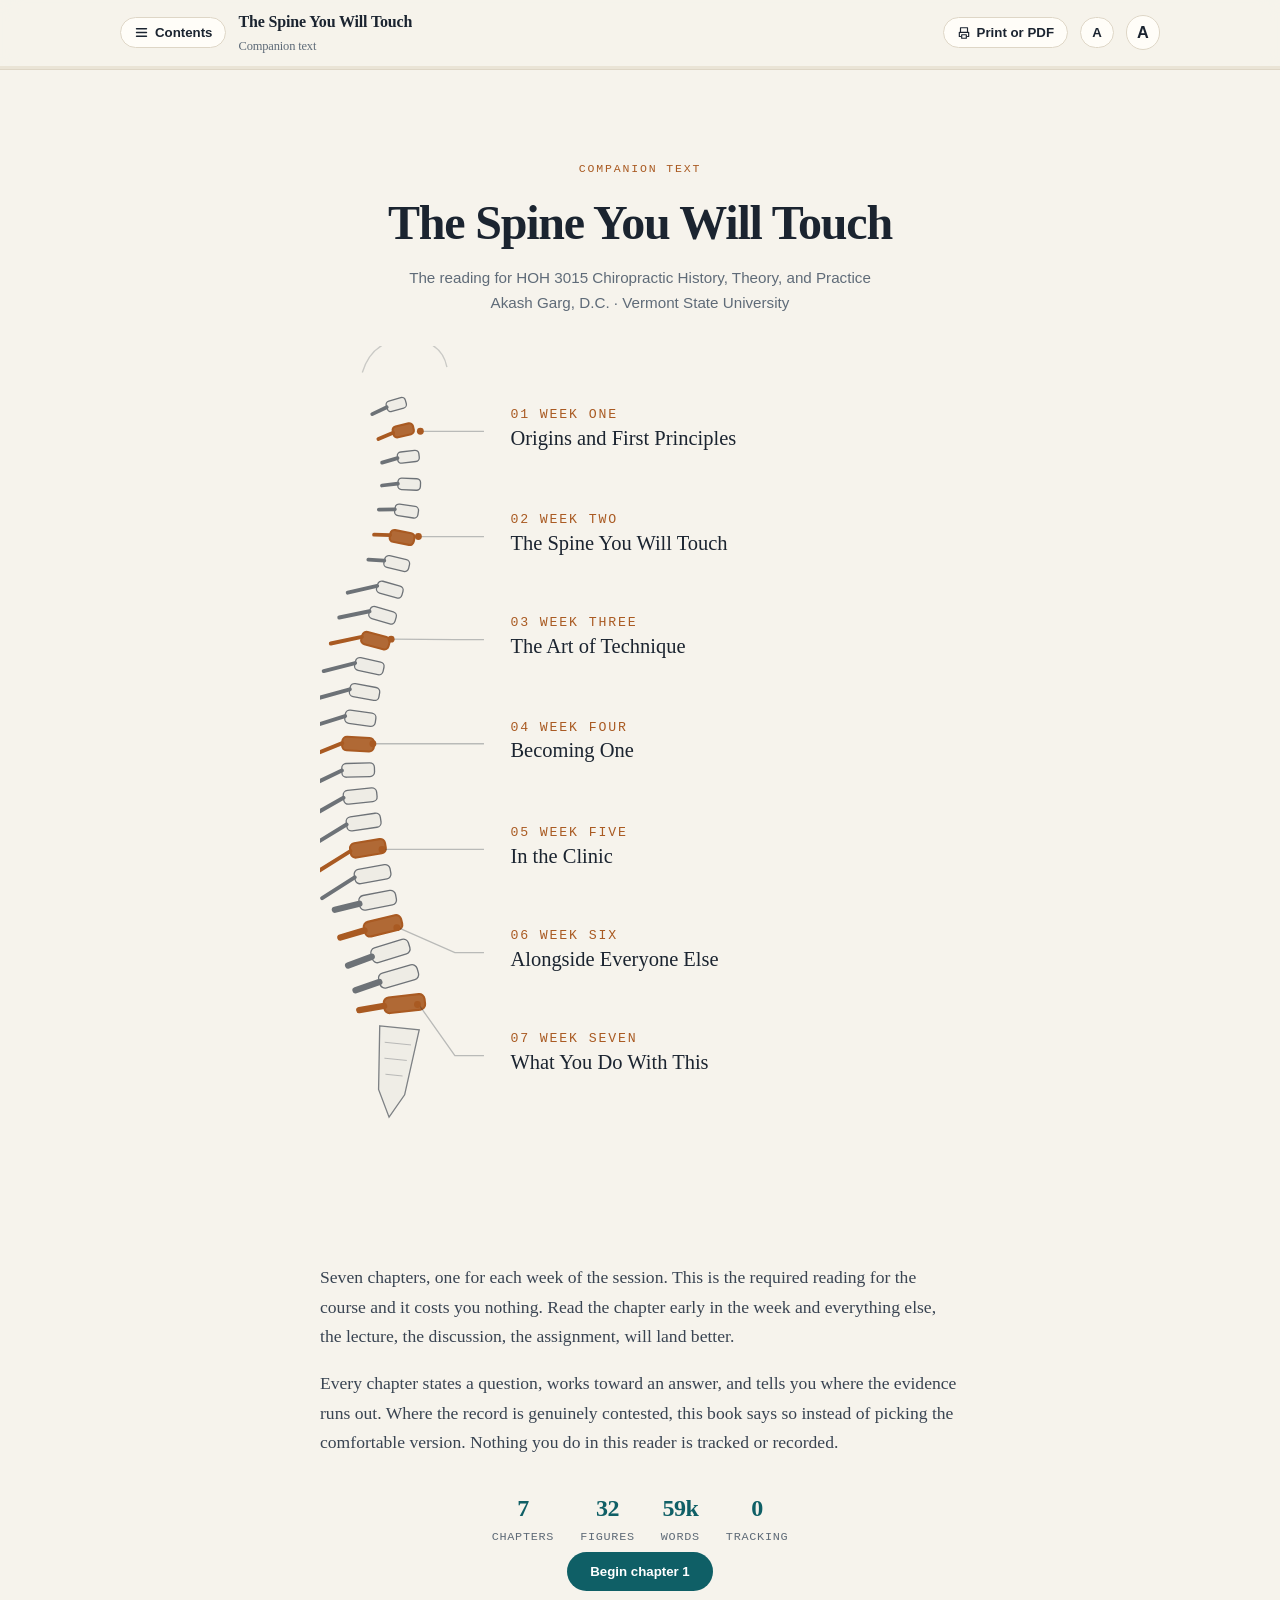
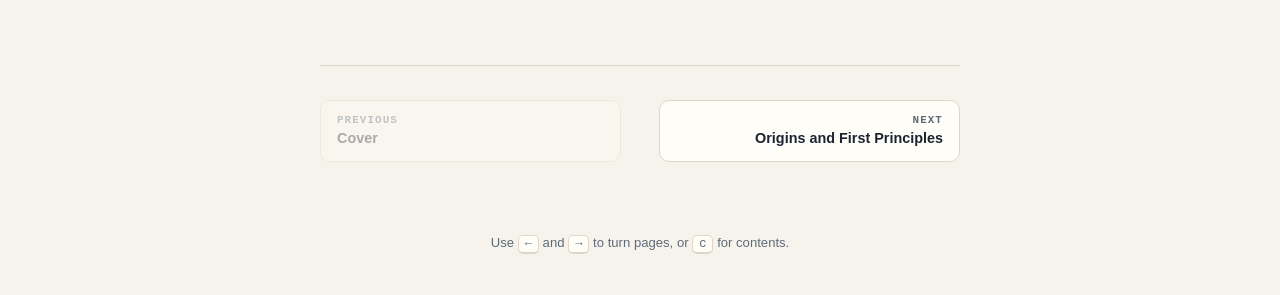
==== index.html @ a601bf6c "The reader, the print edition, the cover, and the build scripts" ====
<!doctype html>
<html lang="en">
<head>
<meta charset="utf-8">
<meta name="viewport" content="width=device-width, initial-scale=1">
<title>The Spine You Will Touch | HOH 3015 Companion Text</title>
<meta name="description" content="The seven chapter companion text for HOH 3015 Chiropractic History, Theory, and Practice at Vermont State University. No purchase required.">
<link rel="icon" href="data:image/svg+xml,<svg xmlns='http://www.w3.org/2000/svg' viewBox='0 0 24 24'><text y='19' font-size='19'>&#128218;</text></svg>">
<style>
:root{
  --bg:#f6f3ec; --page:#fffdf8; --ink:#1b2430; --ink-soft:#39445200; --muted:#5f6b78;
  --line:#ded6c6; --line-soft:#eae4d6; --brand:#0f5f66; --brand-soft:#e2eeee;
  --accent:#a95a22; --accent-soft:#f6e9dc; --good:#2c6e49;
  --serif:"Iowan Old Style","Palatino Linotype",Palatino,"Book Antiqua",Georgia,serif;
  --sans:-apple-system,BlinkMacSystemFont,"Segoe UI",Roboto,"Helvetica Neue",Arial,sans-serif;
  --mono:ui-monospace,SFMono-Regular,Menlo,Consolas,monospace;
  --fs:1.0;
}
:root{ --ink-soft:#394452; --btn-ink:#ffffff; --fig-accent-strong:#8a4718;
  --fig-accent:#a95a22; --fig-brand:#0f5f66; --fig-warn:#b4423a;
  --fig-mute:#7c8894; --fig-fill:rgba(27,36,48,.055); --u3:#7a5ea8; }
@media (prefers-color-scheme: dark){
  :root:not([data-theme="light"]){
    --bg:#12161c; --page:#181e26; --ink:#e9ecef; --ink-soft:#c6ccd4; --muted:#98a3af;
    --line:#2c353f; --line-soft:#222a33; --brand:#5cb5bb; --brand-soft:#163234;
    --accent:#e0a06a; --accent-soft:#33261b; --good:#6fbf90;
    --fig-accent:#e8b184; --fig-accent-strong:#f0c39c; --fig-brand:#5cb5bb;
    --fig-warn:#e8877e; --fig-mute:#98a3af; --fig-fill:rgba(233,236,239,.07);
    --btn-ink:#0d1418;
  }
}
*,*::before,*::after{box-sizing:border-box}
html{-webkit-text-size-adjust:100%}
body{margin:0;background:var(--bg);color:var(--ink);font-family:var(--sans);line-height:1.68}

/* ---- top bar ---- */
.bar{position:sticky;top:0;z-index:30;background:color-mix(in srgb,var(--bg) 90%,transparent);
  backdrop-filter:blur(10px) saturate(1.4);border-bottom:1px solid var(--line)}
.bar-in{max-width:1080px;margin:0 auto;padding:9px 20px;display:flex;align-items:center;gap:12px}
.bar h1{font-family:var(--serif);font-size:1rem;font-weight:600;margin:0;letter-spacing:-.01em;
  white-space:nowrap;overflow:hidden;text-overflow:ellipsis}
.bar .sub{color:var(--muted);font-size:.78rem;font-weight:400;display:block}
.spacer{margin-left:auto}
.ctrl{display:inline-flex;align-items:center;gap:6px;border:1px solid var(--line);background:var(--page);
  color:var(--ink);border-radius:999px;padding:7px 13px;font-size:.83rem;font-weight:650;cursor:pointer;
  font-family:inherit}
.ctrl:hover{border-color:var(--brand);color:var(--brand)}
.ctrl.icon{padding:7px 10px;min-width:34px;justify-content:center}
.progress{height:3px;background:var(--line-soft)}
.progress > i{display:block;height:100%;width:0;background:var(--brand);transition:width .3s ease}

/* ---- contents drawer ---- */
.scrim{position:fixed;inset:0;background:rgba(10,14,20,.44);opacity:0;pointer-events:none;
  transition:opacity .2s ease;z-index:40}
.scrim.on{opacity:1;pointer-events:auto}
.toc{position:fixed;top:0;left:0;bottom:0;width:min(420px,88vw);background:var(--page);z-index:50;
  border-right:1px solid var(--line);transform:translateX(-102%);transition:transform .24s ease;
  display:flex;flex-direction:column;visibility:hidden}
.toc.on{transform:none;visibility:visible}
.toc-head{padding:20px 22px 14px;border-bottom:1px solid var(--line);display:flex;align-items:center;gap:12px}
.toc-head h2{font-family:var(--serif);font-size:1.1rem;margin:0;font-weight:600}
.toc-head .spacer{margin-left:auto}
.toc ol{list-style:none;margin:0;padding:10px 12px 24px;overflow-y:auto;flex:1}
.toc-item{display:flex;gap:13px;align-items:flex-start;width:100%;text-align:left;background:none;
  border:0;padding:11px 12px;border-radius:9px;cursor:pointer;color:inherit;font-family:inherit;font-size:.93rem}
.toc-item:hover{background:var(--brand-soft)}
.toc-item.here{background:var(--brand-soft);box-shadow:inset 3px 0 0 var(--brand)}
.toc-n{font-family:var(--mono);font-size:.72rem;font-weight:700;color:var(--muted);padding-top:3px}
.toc-t{flex:1;font-weight:600;line-height:1.35}
.toc-m{display:block;font-weight:400;font-size:.78rem;color:var(--muted);margin-top:2px}
.toc-dot{width:9px;height:9px;border-radius:50%;border:1.5px solid var(--line);margin-top:5px;flex:0 0 auto}
.toc-item.read .toc-dot{background:var(--good);border-color:var(--good)}
.toc-foot{padding:12px 22px 18px;border-top:1px solid var(--line);font-size:.8rem;color:var(--muted)}

/* ---- reading area ---- */
main{max-width:1080px;margin:0 auto;padding:0 20px}
.chap{display:none;padding:46px 0 8px;max-width:40em;margin:0 auto;
  font-size:calc(1.06rem * var(--fs));font-family:var(--serif)}
.chap.on{display:block}
.ch-num{font-family:var(--mono);font-size:.7rem;letter-spacing:.14em;text-transform:uppercase;
  color:var(--accent);margin:0 0 10px;font-weight:700}
.chap h2{font-family:var(--serif);font-size:calc(1.9rem * var(--fs));line-height:1.16;font-weight:600;
  letter-spacing:-.02em;margin:0 0 18px}
.ch-hook{font-size:calc(1.08rem * var(--fs));color:var(--muted);font-style:italic;
  border-left:2px solid var(--accent);padding-left:16px;margin:0 0 30px}
.chap p{margin:0 0 20px;color:var(--ink-soft)}
.chap strong{color:var(--ink);font-weight:650}
.ch-note{background:var(--page);border:1px solid var(--line);border-left:3px solid var(--brand);
  border-radius:0 10px 10px 0;padding:18px 22px;margin:28px 0;font-family:var(--sans);
  font-size:calc(.94rem * var(--fs))}
.ch-note h3{margin:0 0 7px;font-size:.76rem;letter-spacing:.1em;text-transform:uppercase;
  color:var(--brand);font-weight:700}
.ch-note p{margin:0;color:var(--ink-soft)}
.ch-handoff{margin-top:28px;padding-top:20px;border-top:1px solid var(--line-soft);
  color:var(--muted);font-style:italic}

/* ---- chapter opener plate ---- */
.ch-plate{display:block;width:100%;height:auto;margin:0 0 26px;color:var(--ink);
  max-width:none}

/* ---- figures ---- */
.ch-fig{margin:36px -40px;padding:22px 22px 0;background:var(--page);border:1px solid var(--line);
  border-radius:14px;font-family:var(--sans)}
.ch-fig svg{display:block;width:100%;height:auto;color:var(--ink);cursor:zoom-in}
.ch-fig figcaption{font-size:calc(.88rem * var(--fs));color:var(--muted);line-height:1.55;
  margin-top:16px;padding:14px 0 18px;border-top:1px solid var(--line)}
.ch-fig figcaption::before{content:"Figure";font-family:var(--mono);font-size:.64rem;
  letter-spacing:.14em;text-transform:uppercase;color:var(--fig-accent);display:block;
  margin-bottom:5px;font-weight:700}

/* figure lightbox */
.lb{position:fixed;inset:0;background:rgba(8,11,15,.88);z-index:80;display:none;
  align-items:center;justify-content:center;padding:28px;cursor:zoom-out}
.lb.on{display:flex}
.lb-inner{background:var(--page);border-radius:16px;padding:26px;max-width:1100px;width:100%;
  max-height:92vh;overflow:auto;cursor:default}
.lb-inner svg{width:100%;height:auto;color:var(--ink)}
.lb-fig{margin:0;padding:0;background:none;border:0}
.lb-fig figcaption{font-family:var(--sans);font-size:.9rem;color:var(--muted);margin-top:16px;padding-top:14px;border-top:1px solid var(--line)}
.lb-fig .ch-fig figcaption::before{content:none}
.lb-cap{font-family:var(--sans);font-size:.9rem;color:var(--muted);margin-top:16px;
  padding-top:14px;border-top:1px solid var(--line)}
.lb-close{position:absolute;top:18px;right:22px;background:none;border:0;color:#fff;
  font-size:2rem;cursor:pointer;line-height:1;opacity:.8}
.lb-close:hover{opacity:1}

/* ---- pull quote ---- */
.ch-pull{font-family:var(--serif);font-size:calc(1.3rem * var(--fs));line-height:1.38;
  color:var(--ink);font-style:italic;border-left:3px solid var(--fig-accent);
  padding:2px 0 2px 24px;margin:34px 0}

/* ---- key terms ---- */
.ch-terms{background:var(--page);border:1px solid var(--line);border-radius:14px;
  padding:22px 26px;margin:32px 0;font-family:var(--sans);font-size:calc(.94rem * var(--fs))}
.ch-terms h3{font-family:var(--mono);font-size:.68rem;letter-spacing:.13em;text-transform:uppercase;
  color:var(--fig-brand);margin:0 0 12px;font-weight:700}
.ch-terms dl{margin:0}
.ch-terms dt{font-weight:700;margin-top:13px;color:var(--ink)}
.ch-terms dt:first-of-type{margin-top:0}
.ch-terms dd{margin:3px 0 0;color:var(--ink-soft);line-height:1.55}

/* ---- discussion springboard ---- */
.ch-spring{border:1px dashed var(--fig-accent);border-radius:14px;padding:20px 26px;margin:32px 0;
  font-family:var(--sans);font-size:calc(.95rem * var(--fs));
  background:color-mix(in srgb, var(--fig-accent) 8%, transparent)}
.ch-spring h3{font-family:var(--mono);font-size:.68rem;letter-spacing:.13em;text-transform:uppercase;
  color:var(--fig-accent);margin:0 0 8px;font-weight:700}
.ch-spring p{margin:0;color:var(--ink-soft)}

/* ---- cover ---- */
#cover{display:block;max-width:40em;margin:0 auto;padding:78px 0 40px;text-align:center}
#cover.off{display:none}
#cover .kicker{font-family:var(--mono);font-size:.72rem;letter-spacing:.16em;text-transform:uppercase;color:var(--accent)}
#cover h2{font-family:var(--serif);font-size:clamp(2rem,6vw,3rem);line-height:1.1;font-weight:600;
  letter-spacing:-.025em;margin:18px 0 14px}
#cover .by{color:var(--muted);font-size:.95rem;margin-bottom:30px}
#cover .blurb{font-family:var(--serif);font-size:1.1rem;color:var(--ink-soft);text-align:left;margin-bottom:30px}
.cover-art{display:block;width:min(660px,100%);height:auto;margin:10px auto 26px;color:var(--ink)}
.cov-ch{cursor:pointer}
.cov-ch .cov-t,.cov-ch .cov-n,.cov-ch .cov-lead,.cov-ch .cov-dot{transition:opacity .16s,fill .16s}
.cov-ch:hover .cov-t{fill:var(--brand)}
.cov-ch:hover .cov-lead{opacity:.85}
.cov-ch:hover .cov-hit{fill:var(--brand-soft)}
.cov-ch:focus{outline:none}
.cov-ch:focus-visible .cov-hit{fill:var(--brand-soft);stroke:var(--brand);stroke-width:1.5}
@media (max-width:620px){.cover-art{width:100%}}
#cover .stat-row{display:flex;gap:26px;justify-content:center;flex-wrap:wrap;margin:26px 0 4px;
  font-family:var(--mono);font-size:.74rem;letter-spacing:.06em;text-transform:uppercase;color:var(--muted)}
#cover .stat-row b{display:block;font-size:1.5rem;color:var(--brand);letter-spacing:-.02em;
  font-family:var(--serif);font-weight:600;text-transform:none}

/* ---- pager ---- */
.pager{max-width:40em;margin:0 auto;padding:34px 0 70px;display:flex;gap:12px;justify-content:space-between;
  border-top:1px solid var(--line);margin-top:34px}
.pgbtn{flex:1;max-width:47%;text-align:left;background:var(--page);border:1px solid var(--line);
  border-radius:10px;padding:13px 16px;cursor:pointer;color:inherit;font-family:inherit;font-size:.9rem}
.pgbtn:disabled{opacity:.35;cursor:default}
.pgbtn:not(:disabled):hover{border-color:var(--brand)}
.pgbtn .lbl{display:block;font-size:.68rem;letter-spacing:.1em;text-transform:uppercase;color:var(--muted);
  font-family:var(--mono);font-weight:700;margin-bottom:3px}
.pgbtn .ttl{font-weight:650;line-height:1.3}
.pgbtn.next{text-align:right}

.tip{max-width:40em;margin:0 auto 0;padding:0 0 40px;font-size:.82rem;color:var(--muted);text-align:center}
kbd{font-family:var(--mono);font-size:.76rem;background:var(--page);border:1px solid var(--line);
  border-bottom-width:2px;border-radius:5px;padding:1px 6px}

@media (max-width:900px){ .ch-fig{margin:32px 0} }
@media (max-width:640px){
  .bar h1{font-size:.9rem}
  .chap{padding-top:34px}
  .hide-sm{display:none}
}
.sr-only{position:absolute;width:1px;height:1px;padding:0;margin:-1px;overflow:hidden;
  clip:rect(0 0 0 0);white-space:nowrap;border:0}
.skiplink{position:absolute;left:-9999px;top:0;z-index:100;background:var(--brand);color:#fff;
  padding:10px 16px;border-radius:0 0 8px 0;font-family:var(--sans);font-size:.9rem;
  font-weight:650;text-decoration:none}
.skiplink:focus{left:0}
main:focus{outline:none}
:focus-visible{outline:2.5px solid var(--brand);outline-offset:2px;border-radius:3px}

@media (prefers-reduced-motion: reduce){
  *,*::before,*::after{animation-duration:.001ms !important;animation-iteration-count:1 !important;
    transition-duration:.001ms !important;scroll-behavior:auto !important}
}

@media print{
  .bar,.pager,.tip,.toc,.scrim,.lb,.skiplink,.sr-only,#startBtn,
  .fig-controls,.fig-readout,.progress{display:none !important}
  main{padding:0}
  .chap{display:block !important;max-width:none;page-break-before:always}
  .chap:first-of-type{page-break-before:avoid}
  #cover{display:block !important;page-break-after:always;text-align:center}
  #cover .cov-hit{display:none}
  .cover-art{width:4.6in;margin:20px auto}
  .stat-row{display:none}
  body{background:#fff;color:#000;font-size:11pt}
  .ch-plate{display:none}
  .ch-fig,.ch-note,.ch-pull,.ch-terms,.ch-check{page-break-inside:avoid}
  .ch-fig svg{max-height:4.2in}
  h2,h3{page-break-after:avoid}
  a[href^="http"]::after{content:" (" attr(href) ")";font-size:.8em;color:#555}
  @page{size:letter;margin:0.8in}
}
/* Figure interaction chrome. Loaded alongside figures.js. */
.fig-controls{display:flex;align-items:center;gap:8px;flex-wrap:wrap;
  margin:14px 0 0;padding-top:14px;border-top:1px solid var(--line)}
.fig-btn{font:inherit;font-size:.83rem;font-weight:650;cursor:pointer;
  border:1px solid var(--line);background:var(--surface,var(--page,#fff));color:var(--ink);
  border-radius:9px;padding:7px 13px;line-height:1.2;transition:border-color .12s,background .12s}
.fig-btn:hover:not(:disabled){border-color:var(--fig-brand);color:var(--fig-brand)}
.fig-btn:disabled{opacity:.35;cursor:default}
.fig-btn-primary{background:var(--fig-brand);border-color:transparent;color:var(--btn-ink,#fff)}
.fig-btn-primary:hover{filter:brightness(1.08);color:var(--btn-ink,#fff)}
.fig-btn-ghost{background:transparent;color:var(--muted)}
.fig-btn-ghost[aria-pressed="true"]{border-color:var(--fig-brand);color:var(--fig-brand)}
.fig-dots{display:flex;gap:0;align-items:center}
/* The dot stays 9px to the eye. The button around it is 24 by 24 so it is a real
   target for a finger or a shaky hand, which WCAG 2.2 asks for. */
.fig-dot{width:24px;height:24px;padding:0;cursor:pointer;border:0;background:transparent;
  display:inline-flex;align-items:center;justify-content:center;position:relative}
.fig-dot::before{content:"";width:9px;height:9px;border-radius:50%;
  border:1.5px solid var(--line);background:transparent;transition:transform .14s}
.fig-dot:hover::before{transform:scale(1.3)}
.fig-dot.done::before{background:var(--fig-mute);border-color:var(--fig-mute)}
.fig-dot.on::before{background:var(--fig-brand);border-color:var(--fig-brand);transform:scale(1.35)}
.fig-dot:focus-visible{outline:2.5px solid var(--fig-brand);outline-offset:-2px;border-radius:6px}
.fig-count{font-family:var(--mono);font-size:.7rem;letter-spacing:.06em;color:var(--muted);
  margin-left:2px;white-space:nowrap}
.fig-seg{display:inline-flex;border:1px solid var(--line);border-radius:9px;overflow:hidden}
.fig-segbtn{font:inherit;font-size:.8rem;font-weight:650;cursor:pointer;border:0;
  background:transparent;color:var(--muted);padding:7px 13px;line-height:1.2}
.fig-segbtn + .fig-segbtn{border-left:1px solid var(--line)}
.fig-segbtn:hover{color:var(--ink)}
.fig-segbtn[aria-pressed="true"]{background:var(--fig-brand);color:var(--btn-ink,#fff)}
.fig-segbtn[aria-pressed="true"]{background:var(--fig-brand);color:#fff}

.fig-readout{font-size:.88rem;line-height:1.5;color:var(--muted);margin:10px 0 0;
  min-height:2.6em;transition:color .15s}
.fig-readout.on{color:var(--ink-soft,var(--ink))}
.fig-readout{color:var(--muted)}
.fig-readout b{color:var(--fig-accent-strong,var(--fig-accent));font-weight:700}

.fig-interactive figcaption{margin-top:12px}

/* element states inside the svg */
.fig-off{opacity:0;pointer-events:none;transition:opacity .3s ease}
.fig-now{animation:figNow .55s ease}
.fig-pulse{animation:figNow .55s ease, figPulse 1.5s ease .55s 2}
@keyframes figPulse{0%,100%{filter:none}50%{filter:drop-shadow(0 0 6px var(--fig-warn))}}
@keyframes figNow{0%{opacity:0;transform:translateY(3px)}100%{opacity:1;transform:none}}
[data-step],[data-layer]{transition:opacity .3s ease}
.fig-hot{cursor:pointer}
.fig-hot:focus{outline:none}
.fig-hot:focus-visible > *,.fig-hot:focus-visible{outline:2px solid var(--fig-accent);outline-offset:3px}
.fig-hot.is-active{filter:drop-shadow(0 0 5px var(--fig-accent))}
.fig-hot:hover{filter:drop-shadow(0 0 4px var(--fig-accent))}

@media (prefers-reduced-motion: reduce){
  .fig-off{transition:none} .fig-now,.fig-pulse{animation:none}
  [data-step],[data-layer]{transition:none}
}
@media print{ .fig-controls,.fig-readout{display:none} .fig-off{opacity:1 !important} }

</style>
</head>
<body>

<a class="skiplink" href="#main">Skip to the text</a>

<header class="bar">
  <div class="bar-in">
    <button class="ctrl" id="tocBtn" aria-label="Open contents" aria-expanded="false" aria-controls="toc">
      <svg width="15" height="15" viewBox="0 0 24 24" fill="none" stroke="currentColor" stroke-width="2.2" stroke-linecap="round"><path d="M4 6h16M4 12h16M4 18h16"/></svg>
      <span class="hide-sm">Contents</span>
    </button>
    <h1>The Spine You Will Touch<span class="sub" id="crumb">HOH 3015 companion text</span></h1>
    <span class="spacer"></span>
    <button class="ctrl" id="printBtn" aria-label="Print this book, or save it as a PDF">
      <svg width="14" height="14" viewBox="0 0 24 24" fill="none" stroke="currentColor" stroke-width="2" stroke-linecap="round" stroke-linejoin="round" aria-hidden="true"><path d="M6 9V3h12v6M6 18H4v-7h16v7h-2M8 15h8v6H8z"/></svg>
      <span class="hide-sm">Print or PDF</span>
    </button>
    <button class="ctrl icon" id="smaller" aria-label="Smaller text">A</button>
    <button class="ctrl icon" id="bigger" aria-label="Larger text" style="font-size:1.02rem">A</button>
  </div>
  <div class="progress"><i id="bar"></i></div>
</header>

<div class="scrim" id="scrim"></div>
<nav class="toc" id="toc" aria-label="Contents">
  <div class="toc-head">
    <h2>Contents</h2>
    <span class="spacer"></span>
    <button class="ctrl icon" id="tocClose" aria-label="Close contents">&times;</button>
  </div>
  <ol>
    <li><button class="toc-item" data-go="0"><span class="toc-n">&#9670;</span><span class="toc-t">Cover<span class="toc-m">About this text</span></span><span class="toc-dot" aria-hidden="true"></span></button></li>
      <li><button class="toc-item" data-go="1"><span class="toc-n">01</span><span class="toc-t">Origins and First Principles<span class="toc-m">Week one &middot; 42 min read</span></span><span class="toc-dot" aria-hidden="true"></span></button></li>
      <li><button class="toc-item" data-go="2"><span class="toc-n">02</span><span class="toc-t">The Spine You Will Touch<span class="toc-m">Week two &middot; 42 min read</span></span><span class="toc-dot" aria-hidden="true"></span></button></li>
      <li><button class="toc-item" data-go="3"><span class="toc-n">03</span><span class="toc-t">The Art of Technique<span class="toc-m">Week three &middot; 41 min read</span></span><span class="toc-dot" aria-hidden="true"></span></button></li>
      <li><button class="toc-item" data-go="4"><span class="toc-n">04</span><span class="toc-t">Becoming One<span class="toc-m">Week four &middot; 43 min read</span></span><span class="toc-dot" aria-hidden="true"></span></button></li>
      <li><button class="toc-item" data-go="5"><span class="toc-n">05</span><span class="toc-t">In the Clinic<span class="toc-m">Week five &middot; 39 min read</span></span><span class="toc-dot" aria-hidden="true"></span></button></li>
      <li><button class="toc-item" data-go="6"><span class="toc-n">06</span><span class="toc-t">Alongside Everyone Else<span class="toc-m">Week six &middot; 38 min read</span></span><span class="toc-dot" aria-hidden="true"></span></button></li>
      <li><button class="toc-item" data-go="7"><span class="toc-n">07</span><span class="toc-t">What You Do With This<span class="toc-m">Week seven &middot; 22 min read</span></span><span class="toc-dot" aria-hidden="true"></span></button></li>
  </ol>
  <div class="toc-foot" id="tocFoot">Your place is saved in this browser only.</div>
</nav>

<p class="sr-only" id="announce" role="status" aria-live="polite"></p>

<main id="main" tabindex="-1">

<div id="cover">
  <p class="kicker">Companion text</p>
  <h2>The Spine You Will Touch</h2>
  <p class="by">The reading for HOH 3015 Chiropractic History, Theory, and Practice<br>Akash Garg, D.C. &middot; Vermont State University</p>
  <svg class="cover-art" viewBox="156 26 484 674" role="img" aria-label="The seven chapters of the book laid along a drawing of the spine seen from the side, each chapter marked at a vertebra. Select a chapter to open it."><g font-family="system-ui, -apple-system, Segoe UI, Roboto, sans-serif"><g transform="translate(213.5 547.4) rotate(5.8)" opacity=".55"><path d="M -13 -6 L 17 -6 L 11 44 L 1 62 L -9 42 Z" fill="var(--fig-fill,rgba(127,127,127,.10))" stroke="currentColor" stroke-width="1"/><path d="M -8 6 L 12 6 M -7 18 L 10 18 M -5 30 L 8 30" stroke="currentColor" stroke-width=".7" opacity=".5"/></g><g transform="translate(210.8 71.1) rotate(-16.0)" opacity=".62"><rect x="-4.5" y="-4.1" width="15.0" height="8.2" rx="2.8" fill="var(--fig-fill,rgba(127,127,127,.10))" fill-opacity="1" stroke="currentColor" stroke-width="1"/><path d="M -4.5 0.0 L -16.5 2.0" stroke="currentColor" stroke-width="2.8" stroke-linecap="round" fill="none"/></g><g transform="translate(219.5 110.2) rotate(-6.8)" opacity=".62"><rect x="-4.9" y="-4.3" width="16.4" height="8.5" rx="2.9" fill="var(--fig-fill,rgba(127,127,127,.10))" fill-opacity="1" stroke="currentColor" stroke-width="1"/><path d="M -4.9 0.0 L -16.9 2.0" stroke="currentColor" stroke-width="2.8" stroke-linecap="round" fill="none"/></g><g transform="translate(220.0 130.3) rotate(2.6)" opacity=".62"><rect x="-5.1" y="-4.3" width="17.1" height="8.7" rx="2.9" fill="var(--fig-fill,rgba(127,127,127,.10))" fill-opacity="1" stroke="currentColor" stroke-width="1"/><path d="M -5.1 0.0 L -17.1 2.0" stroke="currentColor" stroke-width="2.8" stroke-linecap="round" fill="none"/></g><g transform="translate(217.9 150.3) rotate(8.5)" opacity=".62"><rect x="-5.3" y="-4.4" width="17.8" height="8.8" rx="3.0" fill="var(--fig-fill,rgba(127,127,127,.10))" fill-opacity="1" stroke="currentColor" stroke-width="1"/><path d="M -5.3 0.0 L -17.3 2.0" stroke="currentColor" stroke-width="2.8" stroke-linecap="round" fill="none"/></g><g transform="translate(210.3 189.7) rotate(13.4)" opacity=".62"><rect x="-5.8" y="-4.6" width="19.2" height="9.1" rx="3.1" fill="var(--fig-fill,rgba(127,127,127,.10))" fill-opacity="1" stroke="currentColor" stroke-width="1"/><path d="M -5.8 0.0 L -17.8 2.0" stroke="currentColor" stroke-width="2.8" stroke-linecap="round" fill="none"/></g><g transform="translate(205.0 209.1) rotate(16.0)" opacity=".62"><rect x="-6.0" y="-4.6" width="19.9" height="9.3" rx="3.2" fill="var(--fig-fill,rgba(127,127,127,.10))" fill-opacity="1" stroke="currentColor" stroke-width="1"/><path d="M -6.0 0.0 L -26.0 11.0" stroke="currentColor" stroke-width="3.0" stroke-linecap="round" fill="none"/></g><g transform="translate(199.4 228.4) rotate(16.5)" opacity=".62"><rect x="-6.2" y="-4.7" width="20.6" height="9.5" rx="3.2" fill="var(--fig-fill,rgba(127,127,127,.10))" fill-opacity="1" stroke="currentColor" stroke-width="1"/><path d="M -6.2 0.0 L -26.8 11.0" stroke="currentColor" stroke-width="3.0" stroke-linecap="round" fill="none"/></g><g transform="translate(189.0 267.2) rotate(12.4)" opacity=".62"><rect x="-6.6" y="-4.9" width="22.0" height="9.8" rx="3.3" fill="var(--fig-fill,rgba(127,127,127,.10))" fill-opacity="1" stroke="currentColor" stroke-width="1"/><path d="M -6.6 0.0 L -28.5 11.0" stroke="currentColor" stroke-width="3.0" stroke-linecap="round" fill="none"/></g><g transform="translate(185.2 286.9) rotate(10.5)" opacity=".62"><rect x="-6.8" y="-5.0" width="22.7" height="9.9" rx="3.4" fill="var(--fig-fill,rgba(127,127,127,.10))" fill-opacity="1" stroke="currentColor" stroke-width="1"/><path d="M -6.8 0.0 L -29.3 11.0" stroke="currentColor" stroke-width="3.0" stroke-linecap="round" fill="none"/></g><g transform="translate(181.9 306.8) rotate(7.8)" opacity=".62"><rect x="-7.0" y="-5.0" width="23.3" height="10.1" rx="3.4" fill="var(--fig-fill,rgba(127,127,127,.10))" fill-opacity="1" stroke="currentColor" stroke-width="1"/><path d="M -7.0 0.0 L -30.2 11.0" stroke="currentColor" stroke-width="3.0" stroke-linecap="round" fill="none"/></g><g transform="translate(179.9 346.8) rotate(-1.6)" opacity=".62"><rect x="-7.4" y="-5.2" width="24.7" height="10.4" rx="3.5" fill="var(--fig-fill,rgba(127,127,127,.10))" fill-opacity="1" stroke="currentColor" stroke-width="1"/><path d="M -7.4 0.0 L -31.9 11.0" stroke="currentColor" stroke-width="3.0" stroke-linecap="round" fill="none"/></g><g transform="translate(181.3 366.9) rotate(-5.9)" opacity=".62"><rect x="-7.6" y="-5.3" width="25.4" height="10.5" rx="3.6" fill="var(--fig-fill,rgba(127,127,127,.10))" fill-opacity="1" stroke="currentColor" stroke-width="1"/><path d="M -7.6 0.0 L -32.7 11.0" stroke="currentColor" stroke-width="3.0" stroke-linecap="round" fill="none"/></g><g transform="translate(183.8 386.8) rotate(-8.2)" opacity=".62"><rect x="-7.8" y="-5.4" width="26.1" height="10.7" rx="3.6" fill="var(--fig-fill,rgba(127,127,127,.10))" fill-opacity="1" stroke="currentColor" stroke-width="1"/><path d="M -7.8 0.0 L -33.6 11.0" stroke="currentColor" stroke-width="3.0" stroke-linecap="round" fill="none"/></g><g transform="translate(190.4 426.4) rotate(-10.3)" opacity=".62"><rect x="-8.3" y="-5.5" width="27.5" height="11.0" rx="3.7" fill="var(--fig-fill,rgba(127,127,127,.10))" fill-opacity="1" stroke="currentColor" stroke-width="1"/><path d="M -8.3 0.0 L -35.3 11.0" stroke="currentColor" stroke-width="3.0" stroke-linecap="round" fill="none"/></g><g transform="translate(194.1 446.2) rotate(-10.8)" opacity=".62"><rect x="-8.5" y="-5.6" width="28.2" height="11.2" rx="3.8" fill="var(--fig-fill,rgba(127,127,127,.10))" fill-opacity="1" stroke="currentColor" stroke-width="1"/><path d="M -8.5 0.0 L -27.5 1.0" stroke="currentColor" stroke-width="4.8" stroke-linecap="round" fill="none"/></g><g transform="translate(203.6 485.2) rotate(-17.3)" opacity=".62"><rect x="-8.9" y="-5.7" width="29.6" height="11.5" rx="3.9" fill="var(--fig-fill,rgba(127,127,127,.10))" fill-opacity="1" stroke="currentColor" stroke-width="1"/><path d="M -8.9 0.0 L -27.9 1.0" stroke="currentColor" stroke-width="4.8" stroke-linecap="round" fill="none"/></g><g transform="translate(209.6 504.4) rotate(-16.1)" opacity=".62"><rect x="-9.1" y="-5.8" width="30.3" height="11.6" rx="4.0" fill="var(--fig-fill,rgba(127,127,127,.10))" fill-opacity="1" stroke="currentColor" stroke-width="1"/><path d="M -9.1 0.0 L -28.1 1.0" stroke="currentColor" stroke-width="4.8" stroke-linecap="round" fill="none"/></g><g transform="translate(215.9 90.5) rotate(-13.4)" opacity="1"><rect x="-4.7" y="-4.2" width="15.7" height="8.4" rx="2.8" fill="var(--fig-accent,#a95a22)" fill-opacity="0.90" stroke="var(--fig-accent,#a95a22)" stroke-width="1.6"/><path d="M -4.7 0.0 L -16.7 2.0" stroke="var(--fig-accent,#a95a22)" stroke-width="2.8" stroke-linecap="round" fill="none"/></g><g transform="translate(214.4 170.1) rotate(11.1)" opacity="1"><rect x="-5.5" y="-4.5" width="18.5" height="9.0" rx="3.1" fill="var(--fig-accent,#a95a22)" fill-opacity="0.90" stroke="var(--fig-accent,#a95a22)" stroke-width="1.6"/><path d="M -5.5 0.0 L -17.5 2.0" stroke="var(--fig-accent,#a95a22)" stroke-width="2.8" stroke-linecap="round" fill="none"/></g><g transform="translate(193.8 247.7) rotate(15.3)" opacity="1"><rect x="-6.4" y="-4.8" width="21.3" height="9.6" rx="3.3" fill="var(--fig-accent,#a95a22)" fill-opacity="0.90" stroke="var(--fig-accent,#a95a22)" stroke-width="1.6"/><path d="M -6.4 0.0 L -27.7 11.0" stroke="var(--fig-accent,#a95a22)" stroke-width="3.0" stroke-linecap="round" fill="none"/></g><g transform="translate(180.0 326.8) rotate(3.2)" opacity="1"><rect x="-7.2" y="-5.1" width="24.0" height="10.2" rx="3.5" fill="var(--fig-accent,#a95a22)" fill-opacity="0.90" stroke="var(--fig-accent,#a95a22)" stroke-width="1.6"/><path d="M -7.2 0.0 L -31.0 11.0" stroke="var(--fig-accent,#a95a22)" stroke-width="3.0" stroke-linecap="round" fill="none"/></g><g transform="translate(186.9 406.7) rotate(-9.4)" opacity="1"><rect x="-8.0" y="-5.4" width="26.8" height="10.9" rx="3.7" fill="var(--fig-accent,#a95a22)" fill-opacity="0.90" stroke="var(--fig-accent,#a95a22)" stroke-width="1.6"/><path d="M -8.0 0.0 L -34.4 11.0" stroke="var(--fig-accent,#a95a22)" stroke-width="3.0" stroke-linecap="round" fill="none"/></g><g transform="translate(198.1 465.9) rotate(-13.6)" opacity="1"><rect x="-8.7" y="-5.7" width="28.9" height="11.3" rx="3.9" fill="var(--fig-accent,#a95a22)" fill-opacity="0.90" stroke="var(--fig-accent,#a95a22)" stroke-width="1.6"/><path d="M -8.7 0.0 L -27.7 1.0" stroke="var(--fig-accent,#a95a22)" stroke-width="4.8" stroke-linecap="round" fill="none"/></g><g transform="translate(213.7 524.0) rotate(-6.5)" opacity="1"><rect x="-9.3" y="-5.9" width="31.0" height="11.8" rx="4.0" fill="var(--fig-accent,#a95a22)" fill-opacity="0.90" stroke="var(--fig-accent,#a95a22)" stroke-width="1.6"/><path d="M -9.3 0.0 L -28.3 1.0" stroke="var(--fig-accent,#a95a22)" stroke-width="4.8" stroke-linecap="round" fill="none"/></g><path d="M 188 46 Q 196 20 224 21 Q 248 22 252 42" fill="none" stroke="currentColor" stroke-width="1" opacity=".2"/><g class="cov-ch" data-go="1" data-label="Chapter 1, Origins and First Principles, week one"><rect class="cov-hit" x="284" y="64.5" width="330" height="46" rx="7" fill="transparent"/><path class="cov-lead" d="M 232.9 90.5 L 258.0 90.5 L 280 90.5" fill="none" stroke="currentColor" stroke-width="1" opacity=".28"/><circle class="cov-dot" cx="231.9" cy="90.5" r="2.6" fill="var(--fig-accent,#a95a22)"/><text class="cov-n" x="300" y="80.5" font-size="10" font-family="ui-monospace, SFMono-Regular, Menlo, Consolas, monospace" letter-spacing="1.4" fill="var(--fig-accent,#a95a22)">01    WEEK ONE</text><text class="cov-t" x="300" y="100.5" font-size="15.5" font-family="Iowan Old Style, Palatino Linotype, Palatino, Georgia, serif" fill="currentColor">Origins and First Principles</text></g><g class="cov-ch" data-go="2" data-label="Chapter 2, The Spine You Will Touch, week two"><rect class="cov-hit" x="284" y="144.1" width="330" height="46" rx="7" fill="transparent"/><path class="cov-lead" d="M 231.4 170.1 L 258.0 170.1 L 280 170.1" fill="none" stroke="currentColor" stroke-width="1" opacity=".28"/><circle class="cov-dot" cx="230.4" cy="170.1" r="2.6" fill="var(--fig-accent,#a95a22)"/><text class="cov-n" x="300" y="160.1" font-size="10" font-family="ui-monospace, SFMono-Regular, Menlo, Consolas, monospace" letter-spacing="1.4" fill="var(--fig-accent,#a95a22)">02    WEEK TWO</text><text class="cov-t" x="300" y="180.1" font-size="15.5" font-family="Iowan Old Style, Palatino Linotype, Palatino, Georgia, serif" fill="currentColor">The Spine You Will Touch</text></g><g class="cov-ch" data-go="3" data-label="Chapter 3, The Art of Technique, week three"><rect class="cov-hit" x="284" y="222.1" width="330" height="46" rx="7" fill="transparent"/><path class="cov-lead" d="M 210.8 247.7 L 258.0 248.1 L 280 248.1" fill="none" stroke="currentColor" stroke-width="1" opacity=".28"/><circle class="cov-dot" cx="209.8" cy="247.7" r="2.6" fill="var(--fig-accent,#a95a22)"/><text class="cov-n" x="300" y="238.1" font-size="10" font-family="ui-monospace, SFMono-Regular, Menlo, Consolas, monospace" letter-spacing="1.4" fill="var(--fig-accent,#a95a22)">03    WEEK THREE</text><text class="cov-t" x="300" y="258.1" font-size="15.5" font-family="Iowan Old Style, Palatino Linotype, Palatino, Georgia, serif" fill="currentColor">The Art of Technique</text></g><g class="cov-ch" data-go="4" data-label="Chapter 4, Becoming One, week four"><rect class="cov-hit" x="284" y="300.8" width="330" height="46" rx="7" fill="transparent"/><path class="cov-lead" d="M 197.0 326.8 L 258.0 326.8 L 280 326.8" fill="none" stroke="currentColor" stroke-width="1" opacity=".28"/><circle class="cov-dot" cx="196.0" cy="326.8" r="2.6" fill="var(--fig-accent,#a95a22)"/><text class="cov-n" x="300" y="316.8" font-size="10" font-family="ui-monospace, SFMono-Regular, Menlo, Consolas, monospace" letter-spacing="1.4" fill="var(--fig-accent,#a95a22)">04    WEEK FOUR</text><text class="cov-t" x="300" y="336.8" font-size="15.5" font-family="Iowan Old Style, Palatino Linotype, Palatino, Georgia, serif" fill="currentColor">Becoming One</text></g><g class="cov-ch" data-go="5" data-label="Chapter 5, In the Clinic, week five"><rect class="cov-hit" x="284" y="380.7" width="330" height="46" rx="7" fill="transparent"/><path class="cov-lead" d="M 203.9 406.7 L 258.0 406.7 L 280 406.7" fill="none" stroke="currentColor" stroke-width="1" opacity=".28"/><circle class="cov-dot" cx="202.9" cy="406.7" r="2.6" fill="var(--fig-accent,#a95a22)"/><text class="cov-n" x="300" y="396.7" font-size="10" font-family="ui-monospace, SFMono-Regular, Menlo, Consolas, monospace" letter-spacing="1.4" fill="var(--fig-accent,#a95a22)">05    WEEK FIVE</text><text class="cov-t" x="300" y="416.7" font-size="15.5" font-family="Iowan Old Style, Palatino Linotype, Palatino, Georgia, serif" fill="currentColor">In the Clinic</text></g><g class="cov-ch" data-go="6" data-label="Chapter 6, Alongside Everyone Else, week six"><rect class="cov-hit" x="284" y="458.7" width="330" height="46" rx="7" fill="transparent"/><path class="cov-lead" d="M 215.1 465.9 L 258.0 484.7 L 280 484.7" fill="none" stroke="currentColor" stroke-width="1" opacity=".28"/><circle class="cov-dot" cx="214.1" cy="465.9" r="2.6" fill="var(--fig-accent,#a95a22)"/><text class="cov-n" x="300" y="474.7" font-size="10" font-family="ui-monospace, SFMono-Regular, Menlo, Consolas, monospace" letter-spacing="1.4" fill="var(--fig-accent,#a95a22)">06    WEEK SIX</text><text class="cov-t" x="300" y="494.7" font-size="15.5" font-family="Iowan Old Style, Palatino Linotype, Palatino, Georgia, serif" fill="currentColor">Alongside Everyone Else</text></g><g class="cov-ch" data-go="7" data-label="Chapter 7, What You Do With This, week seven"><rect class="cov-hit" x="284" y="536.7" width="330" height="46" rx="7" fill="transparent"/><path class="cov-lead" d="M 230.7 524.0 L 258.0 562.7 L 280 562.7" fill="none" stroke="currentColor" stroke-width="1" opacity=".28"/><circle class="cov-dot" cx="229.7" cy="524.0" r="2.6" fill="var(--fig-accent,#a95a22)"/><text class="cov-n" x="300" y="552.7" font-size="10" font-family="ui-monospace, SFMono-Regular, Menlo, Consolas, monospace" letter-spacing="1.4" fill="var(--fig-accent,#a95a22)">07    WEEK SEVEN</text><text class="cov-t" x="300" y="572.7" font-size="15.5" font-family="Iowan Old Style, Palatino Linotype, Palatino, Georgia, serif" fill="currentColor">What You Do With This</text></g></g></svg>
  <div class="blurb">
    <p>Seven chapters, one for each week of the session. This is the required reading for the
    course and it costs you nothing. Read the chapter early in the week and everything else, the
    lecture, the discussion, the assignment, will land better.</p>
    <p>Every chapter states a question, works toward an answer, and tells you where the evidence
    runs out. Where the record is genuinely contested, this book says so instead of picking the
    comfortable version. Nothing you do in this reader is tracked or recorded.</p>
  </div>
  <div class="stat-row">
    <span><b>7</b>chapters</span><span><b>32</b>figures</span><span><b>59k</b>words</span><span><b>0</b>tracking</span>
  </div>
  <button class="ctrl" id="startBtn" style="background:var(--brand);color:var(--btn-ink);border-color:transparent;padding:11px 22px">Begin chapter 1</button>
</div>

<section class="chap" id="ch-01" data-title="Origins and First Principles">
  <svg class="ch-plate" viewBox="0 0 720 116" role="img" aria-label="Chapter 1 of 7, read in week one of the session."><g font-family="system-ui, -apple-system, Segoe UI, Roboto, sans-serif"><text x="0" y="74" font-size="58" font-weight="600" fill="var(--fig-brand,#0f5f66)" font-family="Iowan Old Style, Palatino Linotype, Palatino, Georgia, serif" opacity=".95">01</text><text x="0" y="98" font-size="10.5" letter-spacing="1.6" fill="currentColor" opacity=".55">WEEK ONE</text><line x1="270" y1="26" x2="270" y2="94" stroke="currentColor" opacity=".2"/><rect x="283" y="52" width="34" height="17" rx="8" fill="var(--fig-brand,#0f5f66)" opacity="1"/><text x="300" y="94" text-anchor="middle" font-size="11" fill="var(--fig-brand,#0f5f66)" font-weight="700">01</text><rect x="343" y="54" width="26" height="11" rx="6" fill="currentColor" opacity="0.2"/><rect x="399" y="54" width="26" height="11" rx="6" fill="currentColor" opacity="0.2"/><rect x="455" y="54" width="26" height="11" rx="6" fill="currentColor" opacity="0.2"/><rect x="511" y="54" width="26" height="11" rx="6" fill="currentColor" opacity="0.2"/><rect x="567" y="54" width="26" height="11" rx="6" fill="currentColor" opacity="0.2"/><rect x="623" y="54" width="26" height="11" rx="6" fill="currentColor" opacity="0.2"/></g></svg>
  <p class="ch-num">Chapter 1</p>
  <h2>Origins and First Principles</h2>
  <p class="ch-hook">Before you can decide what you think about chiropractic, can you state what it claims, in the words it uses about itself, well enough that a believer would nod?</p>

  <p>I want to start this course by asking you to do something that is harder than it sounds. For the next twenty pages or so, I am going to ask you to hold your verdict. Not suspend your judgment forever, and not pretend you have no opinions, but simply postpone the moment where you decide. Most people arrive at a subject like this one already holding a position. Some of you were adjusted as children and have a warm feeling about the whole enterprise. Some of you have a relative who thinks it is nonsense and you half agree. Both of those are ordinary places to start. Neither of them is knowledge yet, because a position you have not been able to state in its own terms is not a position, it is a reflex.</p>

  <p>So here is the order of business. First, what was already in the world before 1895, because the founding of chiropractic did not happen on empty ground and you will misunderstand it badly if you think it did. Then the founding itself, which is a genuinely interesting historical mess and which I am going to lay out for you without cleaning it up. Then the two men, the name, the school, and the books the profession wrote about itself. And then the part that matters most for the rest of the semester: the philosophy, presented in its own vocabulary, at its strongest, before anybody evaluates anything. If at the end of this chapter you can explain innate intelligence to a friend in a way a devout practitioner would recognize as fair, you have done what week one asks of you. What you then think about it is your business, and we will come back to it in week seven.</p>

  <p>I should tell you where I stand, since you will be reading me for seven weeks. I am a licensed Doctor of Chiropractic. I also hold a master's degree in pharmacology, which means I spent several years learning in fine detail how molecules change what bodies do, which is not the natural training of a vitalist. I adjust patients most days of the week and I believe the work is worth doing. I also think a great deal of what my profession says about itself is not well supported, and I will say so where I think so. If that combination seems inconsistent to you, hold onto that feeling. Sorting it out is more or less the point of the course.</p>

  <h3>What a healer already had to work with</h3>

  <p>Human beings have been pushing on each other's spines for a very long time. The clearest early written record we have in the Western tradition is the collection of medical books associated with Hippocrates, a body of roughly sixty texts tied to a lifetime running from about 460 to 370 before the common era. The relevant material is mostly in a treatise usually called <em>On Articulations</em>, with related passages scattered through works on fractures and on the nature of bones. What those texts describe is surprisingly concrete. There is a ladder, to which a patient could be bound either upright or upside down and then shaken, a process called succussion, so that the weight of the body itself pulled the spine longer. There is a board. There is a pivoting bench, the scamnum, that combined lengthwise pull with pressure applied at one spot. And there are instructions for the hands: the text directs that the physician, or some person who is strong and not uninstructed, should apply the palm of the hand to the hump, and elsewhere describes using the foot to apply gentle pressure to a spinal deformity.</p>

  <p>Read that carefully and notice what is there and what is not. What is there is manual treatment of the spine, described in operational detail, by a literate medical tradition, more than two thousand years ago. What is not there is any claim that a displaced vertebra is a general cause of illness. The Hippocratic writer is fixing a visible deformity or a dislocation. He is doing a repair. He is not proposing that the spine is the hidden control panel of the whole organism. That distinction is going to come up again, so keep it: a technique and a theory of disease are different kinds of thing, and having the first does not give you the second. When you see chiropractic marketing that cites Hippocrates as an ancient ancestor, what has usually happened is that a repair manual has been quietly promoted into a philosophy of health. Notice the promotion when it happens.</p>

  <p>Closer to Palmer's own world, and much closer in social texture, was bonesetting. Bonesetters were folk practitioners who reduced dislocations, set fractures, and worked on joints that had gone wrong. Before chiropractic and osteopathy existed, they were the people who did this work for most of the population that could not afford or did not trust a physician. What is striking about the trade is how it was transmitted. It ran in families, generation to generation, largely by watching. In Britain there were bonesetting dynasties with names people knew for a hundred miles: the Taylors of Whitworth, the Thomas family of Anglesey, the Matthew family of the Midlands, several of them practising for more than two centuries. There were famous individuals, like Sally Mapp in eighteenth century England and Charles Sweet in New England. Most bonesetters were self taught in the sense that mattered, which is that nobody examined them. The practice is genuinely ancient in a broader sense too. Egyptian management of bone injuries is recorded in a papyrus from about fifteen hundred years before the common era. And bonesetting has not vanished. In parts of South America, Asia, and Africa where orthopedic specialists are scarce, it is still what many people have access to.</p>

  <p>Here is the thing to hold onto about bonesetters. They had skill and no apparatus around the skill. No curriculum, no examination, no credential, no journal, no association, and above all no general theory claiming that manual work on the frame could explain illness at large. When a bonesetter died, the practice died with her or passed to one relative. When she was accused of harming somebody, there was no body to answer for her and no written standard she could be measured against and found to have met. Skill that lives only in hands is invisible to a courtroom and invisible to an argument. Much of what follows in this book is the story of a manual practice acquiring exactly the equipment bonesetting lacked, and paying for it in ways nobody at the time anticipated. I should be careful here, because the sources that describe bonesetting are clear that chiropractors and osteopaths eventually replaced bonesetters as the main providers of manual joint treatment, but they do not establish that chiropractic descended from bonesetting. Bonesetting is the weather, not the parent.</p>

  <p>The third thing already in place was the American medical marketplace of the 1890s, which was crowded and only weakly policed. Regular physicians competed for patients with homeopaths, eclectics, hydropaths, patent medicine sellers, and magnetic healers, and the boundaries between these groups were argued about far more energetically than they were enforced. It is easy for a modern reader to hear a word like irregular and silently substitute the word fraudulent, but that reading imports a settlement that had not yet happened. Regular medicine at the time had a thin therapeutic arsenal and had not yet consolidated the cultural authority it would hold fifty years later. Patients shopped around. Practitioners advertised. Who counted as a legitimate healer was an open question, and it was answered as much in legislatures and courthouses as in laboratories.</p>

  <p>Weak licensure is an abstract phrase, so let me make it concrete. In much of the country, the practical requirements for beginning to treat patients were a room, a sign, and a willingness to be prosecuted if somebody complained loudly enough. Where licensing statutes did exist, they were often narrow, unevenly enforced, and full of definitional gaps about what actually counted as practising medicine. That is the gap a new healing sect walks through. It also explains something students find puzzling later, which is why so much of chiropractic's early history takes place in courtrooms rather than in journals. The gate was legal from the very beginning, so the fight was legal from the very beginning. Chiropractors accumulated something on the order of fifteen thousand prosecutions for practising medicine without a license in the profession's first thirty years. That number comes to us through secondary sources rather than a court census, so treat it as an order of magnitude rather than a count, but even at half that size it tells you what kind of history this is. Chapter 4 takes up what licensure looks like now, and chapter 6 takes up the much later fight with organized medicine.</p>

  <figure class="ch-fig" data-fig="fig-marketplace">
      <svg viewBox="0 0 720 348" role="img"
  data-steps='["Seven kinds of healer in the 1890s, all of them selling to the same public. Regulars competed with homeopaths, eclectics, hydropaths, Thomsonians, patent medicine sellers and magnetic healers, and the boundaries between these groups were argued about far more than they were enforced.","Between the healer and the patient sits the licensing gate, which in principle decides who may treat the sick. In practice the statutes were narrow, unevenly enforced, and full of definitional gaps about what counted as the practice of medicine.","So the lanes run straight through. Where the practical requirements to begin treating patients were a room, a shingle and a willingness to be sued, every one of these sects reached the same patients, and the question of who counted as a legitimate healer stayed open.","That vacuum is the structural reason a new sect could take root at all. Chiropractic in 1895 did not have to defeat the gate, only to walk through the gap. And because the gate was legal from the beginning, the fight over chiropractic was legal from the beginning too, which is why so much of this history happens in courtrooms and statehouses rather than in journals."]' aria-label="In the 1890s regulars, homeopaths, eclectics, hydropaths, Thomsonians, patent medicine sellers and magnetic healers all reached patients through the same weak licensing gate, so a new sect could pass straight through it too.">
  <defs>
    <marker id="arrow-marketplace" viewBox="0 0 10 10" refX="9" refY="5" markerWidth="6" markerHeight="6" orient="auto-start-reverse">
      <path d="M0 0 L10 5 L0 10 z" fill="currentColor"/>
    </marker>
    <marker id="arrow-marketplace-accent" viewBox="0 0 10 10" refX="9" refY="5" markerWidth="6" markerHeight="6" orient="auto-start-reverse">
      <path d="M0 0 L10 5 L0 10 z" fill="var(--fig-accent, #a95a22)"/>
    </marker>
  </defs>
  <g font-family="system-ui, -apple-system, Segoe UI, Roboto, sans-serif" font-size="13">
    <text x="16" y="20" font-weight="600">The 1890s medical marketplace</text>

    <g data-step="1" data-hot="regulars" data-tip="The physicians of the day, organized and credentialed, but with a limited therapeutic arsenal and without the cultural authority they would hold fifty years later. Hearing the word irregular and supplying the word fraudulent imports a settlement that had not yet occurred.">
      <rect x="16" y="31" width="170" height="26" rx="6" fill="none" stroke="currentColor"/>
      <text x="101" y="48" text-anchor="middle" font-size="12">regulars</text>
    </g>
    <path data-step="3" d="M190 44 L 552 44" stroke="currentColor" fill="none" marker-end="url(#arrow-marketplace)"/>

    <g data-step="1" data-hot="homeopaths" data-tip="Treated with very highly diluted remedies, chosen because at full strength they would produce in a healthy person the symptoms the patient already had. A rival system with its own schools and its own patients, not a fringe of one.">
      <rect x="16" y="65" width="170" height="26" rx="6" fill="none" stroke="currentColor"/>
      <text x="101" y="82" text-anchor="middle" font-size="12">homeopaths</text>
    </g>
    <path data-step="3" d="M190 78 L 552 78" stroke="currentColor" fill="none" marker-end="url(#arrow-marketplace)"/>

    <g data-step="1" data-hot="eclectics" data-tip="Built their practice on botanical remedies and, as the name says, claimed the right to take whatever seemed to work from any school rather than commit to a single doctrine.">
      <rect x="16" y="99" width="170" height="26" rx="6" fill="none" stroke="currentColor"/>
      <text x="101" y="116" text-anchor="middle" font-size="12">eclectics</text>
    </g>
    <path data-step="3" d="M190 112 L 552 112" stroke="currentColor" fill="none" marker-end="url(#arrow-marketplace)"/>

    <g data-step="1" data-hot="hydropaths" data-tip="Put water at the center of the cure: baths, packs, wraps and compresses, usually joined to a regimen of plain living. Like the others here, a drugless system with a single organizing agent.">
      <rect x="16" y="133" width="170" height="26" rx="6" fill="none" stroke="currentColor"/>
      <text x="101" y="150" text-anchor="middle" font-size="12">hydropaths</text>
    </g>
    <path data-step="3" d="M190 146 L 552 146" stroke="currentColor" fill="none" marker-end="url(#arrow-marketplace)"/>

    <g data-step="1" data-hot="Thomsonians" data-tip="Followers of Samuel Thomson's botanical system, which was sold as something a household could apply for itself. Its selling point was that you did not need to pay a physician at all.">
      <rect x="16" y="167" width="170" height="26" rx="6" fill="none" stroke="currentColor"/>
      <text x="101" y="184" text-anchor="middle" font-size="12">Thomsonians</text>
    </g>
    <path data-step="3" d="M190 180 L 552 180" stroke="currentColor" fill="none" marker-end="url(#arrow-marketplace)"/>

    <g data-step="1" data-hot="patent medicine sellers" data-tip="Bottled proprietary remedies sold direct to the public on the strength of advertising, with the formula kept secret and often no examination of the patient at all. The lane that needed no practitioner in it.">
      <rect x="16" y="201" width="170" height="26" rx="6" fill="none" stroke="currentColor"/>
      <text x="101" y="218" text-anchor="middle" font-size="12">patent medicine sellers</text>
    </g>
    <path data-step="3" d="M190 214 L 552 214" stroke="currentColor" fill="none" marker-end="url(#arrow-marketplace)"/>

    <g data-step="1" data-hot="magnetic healers" data-tip="Held that a vital force in the body could be depleted or restored by the direct action of a skilled operator's hands. D.D. Palmer made his living this way through the 1880s, so he came to 1895 already committed to an inner force running through the body.">
      <rect x="16" y="235" width="170" height="26" rx="6" fill="none" stroke="currentColor"/>
      <text x="101" y="252" text-anchor="middle" font-size="12">magnetic healers</text>
    </g>
    <path data-step="3" d="M190 248 L 552 248" stroke="currentColor" fill="none" marker-end="url(#arrow-marketplace)"/>

    <g data-step="4" data-pulse="" data-hot="chiropractic, 1895" data-tip="The newcomer, and the only lane on this drawing that did not exist yet. What it added was a claim the neighbors did not make: that interference with nerve transmission at one named vertebral site is the general cause of disease. A distinct mechanism is a distinct territory.">
      <rect x="16" y="269" width="170" height="26" rx="6" fill="var(--fig-fill, rgba(127,127,127,.08))" stroke="var(--fig-accent, #a95a22)"/>
      <text x="101" y="286" text-anchor="middle" font-size="12" fill="var(--fig-accent, #a95a22)">chiropractic, 1895</text>
    </g>
    <path data-step="4" d="M190 282 L 552 282" stroke="var(--fig-accent, #a95a22)" fill="none" stroke-width="2" marker-end="url(#arrow-marketplace-accent)"/>
    <text data-step="4" x="200" y="276" font-size="12" fill="var(--fig-accent, #a95a22)">the new sect uses the gap</text>

    <path data-step="2" data-pulse="" d="M364 24 L 364 310" stroke="var(--fig-accent, #a95a22)" fill="none" stroke-width="3" stroke-dasharray="14 20"/>
    <path data-step="2" data-pulse="" d="M380 24 L 380 310" stroke="var(--fig-accent, #a95a22)" fill="none" stroke-width="3" stroke-dasharray="14 20"/>
    <text data-step="2" x="372" y="318" text-anchor="middle" font-size="12" fill="var(--fig-accent, #a95a22)">licensing gate: weak, and mostly gaps</text>

    <path data-step="3" d="M560 28 L 560 298" stroke="currentColor" fill="none"/>
    <path data-step="3" d="M560 163 L 620 163" stroke="currentColor" fill="none" stroke-width="2" marker-end="url(#arrow-marketplace)"/>
    <text data-step="3" x="590" y="152" text-anchor="middle" font-size="12">reach</text>

    <rect data-step="3" x="624" y="136" width="80" height="54" rx="8" fill="var(--fig-fill, rgba(127,127,127,.08))" stroke="currentColor"/>
    <text data-step="3" x="664" y="160" text-anchor="middle" font-weight="600">the same</text>
    <text data-step="3" x="664" y="178" text-anchor="middle" font-weight="600">patients</text>
  </g>
</svg>
    <figcaption>Several competing healing sects reached the patient of the 1890s through the same weak or missing licensing gate, which is the structural reason a brand new sect could take root at all.</figcaption>
  </figure>

  <p>The last piece of the background is Daniel David Palmer himself, who belongs to that marketplace before he belongs to chiropractic. He was born on the seventh of March, 1845, and died on the twentieth of October, 1913, in Los Angeles. From the middle 1880s he practised magnetic healing, first in Burlington, Iowa, and then in Davenport. In his own words: in 1886 I began as a business, and although I practised under the name of magnetic, I did not slap or rub, as others. Magnetic healing was a drugless practice organized around the idea that a vital force runs through the body, that it can be depleted or obstructed, and that a skilled operator can act on it directly with his hands.</p>

  <p>That matters more than it looks. Whatever happened in 1895, it did not fall on a blank mind. It fell on a man who already made his living with his hands, who already refused drugs, and who already explained health and illness in terms of an inner force that could be blocked and restored. The basic explanatory move of a magnetic healer is to posit a vital force, locate an obstruction of it, and restore flow by direct action. Change one noun and you have the shape of the argument Palmer would soon be making about nerves, and later of the doctrine of innate intelligence his son elaborated. The therapeutic act changed, from a pass of the hands to a thrust on a vertebra. The grammar of the explanation did not change at all.</p>

  <aside class="ch-note"><h3>A note on the sources for this period</h3><p>The material behind this section is of very uneven quality, and you should know that. Classical texts survive, but working out what ancient practitioners actually did from what they wrote is difficult and argued about. Bonesetting is documented mostly by outsiders, especially physicians who wrote about it disapprovingly, and by reminiscences recorded decades after the fact, so we know a good deal about how bonesetters were regarded and much less about what they did or how their patients fared. Magnetic healing survives largely through advertisements and testimonials, which are evidence of what was claimed rather than of what happened. The thin spot is exactly where a student most wants detail, which is the actual content of the practice. Where I have written a date or a quotation in this chapter, it is because a checkable source carried it. Where I have written that something is disputed, that is not politeness.</p></aside>

  <h3>Kirksville, three years early</h3>

  <p>The layer students most often skip is the most instructive one. Osteopathy began in the United States in 1874, when Andrew Taylor Still, a physician who had lost faith in the medicine of his day, worked out a system of his own. On the twentieth of May, 1892, he opened the American School of Osteopathy in Kirksville, Missouri, with an entering class of twenty one students, and in the same year published a book laying out the philosophy and mechanical principles of what he was doing.</p>

  <p>Still's core claim was that disease and physiologic dysfunction were rooted in a disordered musculoskeletal system, so that a physician who could diagnose and treat that system could treat a wide range of diseases. Underneath it sat a premise about the body that will sound extremely familiar in about ten minutes: as Still's son put it, that the body would run smoothly into old age if properly maintained, and that every living organism already possesses the ability to produce all the chemicals and materials needed to cure itself of its ailments. Still routed the mechanism through circulation. Structure governs function, disordered structure obstructs the blood supply that tissues depend on, and correcting the structure by hand restores the conditions under which the body repairs itself.</p>

  <p>Two things about Still deserve your attention. The first is that his argument is a real argument, in the sense that each step follows from the one before and the whole thing is short enough to teach in a sentence and long enough to expand into a curriculum. The body contains what it needs for its own repair. Repair depends on delivery. Delivery depends on unobstructed circulation. Structural derangement obstructs circulation. Therefore correcting structure by hand restores the conditions for healing, and the practitioner's job is to find the derangement rather than to supply a remedy from outside. Whatever you conclude about whether it is true, that is a coherent chain.</p>

  <p>The second thing is the apparatus. Still did not merely have a theory. He gave his system a name, a founding narrative, a fixed address, a course of study, and a diploma. Three years before anything happened in Davenport, and a few hundred miles to the southwest, somebody had already converted manual treatment into an institution. That is the template. When Palmer built his own school, he was not inventing the idea that a manual practice could have a school.</p>

  <figure class="ch-fig" data-fig="fig-still-vs-palmer">
      <svg viewBox="0 0 720 300" role="img"
  data-layers='[{"k":"a","label":"The Still route","note":"Announced in 1874 and taught at Kirksville from 1892. The body contains what it needs for its own repair, repair depends on delivery, and delivery depends on unobstructed circulation. So a deranged structure starves the tissue. The rule of the artery is supreme."},{"k":"b","label":"The Palmer route","note":"1895. The same lesion in the same place, but the harm now travels by nerve rather than by blood. That is one hop apart in the mechanism and worlds apart in professional consequence."}]' aria-label="Osteopathy and chiropractic put the lesion in the same place in the spine and then diverge on one hop: Still routes the harm through obstructed blood supply, Palmer through impinged nerve transmission.">
  <defs>
    <marker id="arrow-palmer" viewBox="0 0 10 10" refX="9" refY="5" markerWidth="6" markerHeight="6" orient="auto-start-reverse">
      <path d="M0 0 L10 5 L0 10 z" fill="currentColor"/>
    </marker>
  </defs>
  <g font-family="system-ui, -apple-system, Segoe UI, Roboto, sans-serif" font-size="13">
    <text x="16" y="26" font-weight="600">Same lesion, one hop apart</text>

    <text x="16" y="76" font-weight="600">Still</text>
    <text x="16" y="94" font-size="12" fill="var(--fig-mute, #8a939e)">1874</text>

    <g data-hot="the shared first box" data-tip="Both chains open on the identical claim: the trouble is a spinal segment out of position or not moving as it should. Both men treat it by hand and both refuse drugs. Nothing in the quarrel is about where the lesion sits.">
      <rect x="132" y="54" width="150" height="54" rx="8" fill="var(--fig-fill, rgba(127,127,127,.08))" stroke="currentColor"/>
      <text x="207" y="78" text-anchor="middle" font-size="12">a displaced or restricted</text>
      <text x="207" y="96" text-anchor="middle" font-size="12">spinal segment</text>
    </g>

    <path data-layer="a" d="M286 81 L 346 81" stroke="currentColor" fill="none" marker-end="url(#arrow-palmer)"/>
    <text data-layer="a" x="316" y="72" text-anchor="middle" font-size="12">obstructs</text>

    <g data-layer="a" data-hot="blood supply" data-tip="Still located the harm in the circulation the tissues depend on for their own repair, and compressed the whole system into one line: the rule of the artery is supreme. Three years before 1895 he had already given it a school, a course of study and a diploma.">
      <rect x="350" y="54" width="176" height="54" rx="8" fill="none" stroke="var(--fig-accent, #a95a22)" stroke-width="2"/>
      <text x="438" y="78" text-anchor="middle" font-size="13" font-weight="600" fill="var(--fig-accent, #a95a22)">blood supply</text>
      <text x="438" y="96" text-anchor="middle" font-size="12" fill="var(--fig-mute, #8a939e)">the rule of the artery</text>
    </g>

    <path data-layer="a" d="M530 81 L 580 81" stroke="currentColor" fill="none" marker-end="url(#arrow-palmer)"/>
    <text data-layer="a" x="555" y="72" text-anchor="middle" font-size="12">starves</text>

    <g data-layer="a" data-hot="disease, by the Still route" data-tip="The end of the chain is the same word in both rows, and that is the point. Two incompatible mechanisms are being offered as the general account of illness, which is a great deal of weight for either one to carry.">
      <rect x="584" y="54" width="120" height="54" rx="8" fill="var(--fig-fill, rgba(127,127,127,.08))" stroke="currentColor"/>
      <text x="644" y="87" text-anchor="middle" font-weight="600">disease</text>
    </g>

    <text x="16" y="218" font-weight="600">Palmer</text>
    <text x="16" y="236" font-size="12" fill="var(--fig-mute, #8a939e)">1895</text>

    <g data-hot="the same first box again" data-tip="Drawn twice because both routes start from it. Whether Palmer knew of Still's work the surviving record does not say, and historians generally find priority questions poorly formed anyway: the useful question is who built something durable around the idea.">
      <rect x="132" y="196" width="150" height="54" rx="8" fill="var(--fig-fill, rgba(127,127,127,.08))" stroke="currentColor"/>
      <text x="207" y="220" text-anchor="middle" font-size="12">a displaced or restricted</text>
      <text x="207" y="238" text-anchor="middle" font-size="12">spinal segment</text>
    </g>

    <path data-layer="b" d="M286 223 L 346 223" stroke="currentColor" fill="none" marker-end="url(#arrow-palmer)"/>
    <text data-layer="b" x="316" y="214" text-anchor="middle" font-size="12">impinges</text>

    <g data-layer="b" data-hot="nerve transmission" data-tip="Palmer's substitution, and the only one of the three senses of invention he can fairly claim. By 1910 The Chiropractor's Adjuster had stated it as a universal etiology: the great majority of disease results from vertebral displacement interfering with nerve transmission.">
      <rect x="350" y="196" width="176" height="54" rx="8" fill="none" stroke="var(--fig-accent, #a95a22)" stroke-width="2"/>
      <text x="438" y="220" text-anchor="middle" font-size="13" font-weight="600" fill="var(--fig-accent, #a95a22)">nerve transmission</text>
      <text x="438" y="238" text-anchor="middle" font-size="12" fill="var(--fig-mute, #8a939e)">interference with the signal</text>
    </g>

    <path data-layer="b" d="M530 223 L 580 223" stroke="currentColor" fill="none" marker-end="url(#arrow-palmer)"/>
    <text data-layer="b" x="555" y="214" text-anchor="middle" font-size="12">alters</text>

    <g data-layer="b" data-hot="disease, by the Palmer route" data-tip="A specific claim is a falsifiable claim. Having proposed something this precise, chiropractic acquired an obligation to defend it precisely, and that obligation is what the twentieth century came to collect.">
      <rect x="584" y="196" width="120" height="54" rx="8" fill="var(--fig-fill, rgba(127,127,127,.08))" stroke="currentColor"/>
      <text x="644" y="229" text-anchor="middle" font-weight="600">disease</text>
    </g>

    <path d="M207 112 L 207 192" stroke="var(--fig-mute, #8a939e)" fill="none" stroke-dasharray="4 4"/>
    <text x="215" y="148" font-size="12" fill="var(--fig-mute, #8a939e)">the same</text>
    <text x="215" y="164" font-size="12" fill="var(--fig-mute, #8a939e)">first box</text>

    <g data-hot="where the chains part" data-tip="One hop, and the reason for it is not scientific. A distinct mechanism is a distinct territory: it gives a new group its own name for the lesion, its own account of why the neighbors are wrong, and its own claim to be doing something no one else can do.">
      <path d="M316 36 L 316 46" stroke="var(--fig-accent, #a95a22)" fill="none" stroke-width="2" stroke-dasharray="6 5"/>
      <path d="M316 112 L 316 192" stroke="var(--fig-accent, #a95a22)" fill="none" stroke-width="2" stroke-dasharray="6 5"/>
      <path d="M316 258 L 316 276" stroke="var(--fig-accent, #a95a22)" fill="none" stroke-width="2" stroke-dasharray="6 5"/>
      <text x="316" y="292" text-anchor="middle" font-size="12" fill="var(--fig-accent, #a95a22)">the chains diverge here</text>
    </g>
  </g>
</svg>
    <figcaption>Osteopathy and chiropractic put the lesion in the same place and then part company at exactly one link in the chain: Still routes the harm through obstructed blood supply, Palmer through interference with nerve transmission.</figcaption>
  </figure>

  <p>Set the two chains side by side and the difference reduces to a single link. Both locate the trouble in disturbed structure, usually spinal. Both treat it with the hands. Both refuse drugs. Still then routes the harm through the arteries. Palmer routes it through the nerves. That is one hop apart in mechanism and an enormous distance apart in professional consequence, and the reason is not scientific at all. A distinct mechanism is a distinct territory. It gives a new group its own name for the lesion, its own account of why the neighbours are wrong, and its own claim to be doing something nobody else can do. You will see this logic of distinctiveness at work again in chapter 3, where technique systems differentiate themselves from each other in much the same way.</p>

  <p>Did Palmer know about Still? People have argued about this for well over a century, and partisans of both professions have had a stake in the answer. The surviving record does not settle it, and I would be suspicious of anybody who tells you confidently in either direction. Historians generally find priority questions poorly formed anyway. Ideas about structure, obstruction, and force were widely available in that decade. The more useful question is not who thought of it first but who built something durable around it, and the answer to that is that both of them did.</p>

  <h3>The afternoon that may not have been an afternoon</h3>

  <p>Now the founding. Almost every account of chiropractic you will ever read opens with the same scene, and I want to walk you through it slowly, because how you handle this story is a decent test of how you are going to handle everything else in the course.</p>

  <p>The canonical version runs like this. In September of 1895, in Davenport, Iowa, D.D. Palmer encountered Harvey Lillard, a janitor who worked in the building where Palmer had his office and who was largely deaf. Palmer noticed an unusual lump or prominence on Lillard's upper back. He reasoned that a displaced vertebra there might be pressing on a nerve, and that the nerve might have something to do with the hearing. He manipulated the area. Lillard's hearing improved. Chiropractic was born.</p>

  <p>That is the story on the plaque. Here is what the documentary record actually contains, and I am going to give you three accounts and then decline to tell you which one is right, because I do not know and neither does anyone else.</p>

  <p><strong>Palmer's own account.</strong> In his 1910 book Palmer insisted the manipulation was deliberate, purposeful, and specific. He wrote that there was nothing accidental about this, as it was accomplished with an object in view, and he claimed the adjustment was so precisely done that no chiropractor has equalled it. His telling describes finding a lump between Lillard's shoulders and manipulating it, and curing what Palmer took to be a deafness caused by pressure on a nerve.</p>

  <p><strong>Lillard's own published account, from 1897.</strong> Two years after the event, in a period publication called <em>The Chiropractic</em>, Harvey Lillard was quoted saying this: Last January Dr. Palmer told me that my deafness came from an injury in my spine. Dr. Palmer treated me on the spine; in two treatments I could hear quite well. That was eight months ago. Read the dates in that sentence. Lillard puts the first treatment in January, and the interval he gives puts it around January to May of 1895, not September. He also describes two treatments, not one dramatic afternoon. This is the patient himself, in print, closer in time to the event than any of Palmer's retellings, and he does not match the plaque.</p>

  <p><strong>The daughter's account.</strong> Valdeenia Lillard Simons, Harvey Lillard's daughter, gave a very different version much later. On her telling, her father was not receiving treatment at all. He was standing in the hallway outside Palmer's office telling a joke to a friend. Palmer, laughing at the punchline, slapped him on the back with the hand that happened to be holding the heavy book he had been reading. Some days afterward Lillard mentioned that his hearing seemed better, and only then did Palmer begin exploring manipulation as a business proposition. Simons also described a profit sharing agreement with her father that she says was never honoured.</p>

  <figure class="ch-fig" data-fig="fig-1895-sources">
      <svg viewBox="0 0 720 348" role="img"
  data-steps='["Start with the event, which is the only thing on this drawing that is not a document. September 18, 1895, in the Ryan Block in Davenport. Whatever passed between D.D. Palmer and Harvey Lillard passed there, and everything else here is somebody writing about it afterwards.","Now the channels that survive. Two of them are Palmer in print, years later, and his tellings do not fully agree with one another. That is one witness counted twice, not two witnesses. The third is drawn dashed because it is late and secondhand: an account attributed to the daughter of Harvey Lillard, in which the contact was an accidental blow rather than a deliberate correction.","And the channel that does not survive. Harvey Lillard left no first person account. He was a Black man in 1890s Iowa, and the archive that preserved the Palmer version many times over preserved almost nothing of his. That silence is not random, and any account that treats it as neutral is misreading its own evidence base.","So what the tradition reports arrives down one channel, from one interested author, written long after the fact. A student taught that history means weighing sources should notice there is almost nothing here to weigh. The exercise is not choosing among rival accounts. It is deciding how much confidence a single interested account can carry when nothing checks it."]' aria-label="Everything known about the 1895 founding reaches us through one interested author: two Palmer accounts written years later, a much later account attributed to Lillard's daughter, and no surviving account from Harvey Lillard himself.">
  <defs>
    <marker id="arrow-sources" viewBox="0 0 10 10" refX="9" refY="5" markerWidth="6" markerHeight="6" orient="auto-start-reverse">
      <path d="M0 0 L10 5 L0 10 z" fill="currentColor"/>
    </marker>
    <marker id="arrow-sources-mute" viewBox="0 0 10 10" refX="9" refY="5" markerWidth="6" markerHeight="6" orient="auto-start-reverse">
      <path d="M0 0 L10 5 L0 10 z" fill="var(--fig-mute, #8a939e)"/>
    </marker>
  </defs>
  <g font-family="system-ui, -apple-system, Segoe UI, Roboto, sans-serif" font-size="13">
    <text x="16" y="20" font-weight="600">One event, four possible channels</text>

    <g data-step="1" data-hot="the event itself" data-tip="Palmer was a magnetic healer in his forties with an established practice and a paying clientele. Lillard worked in the building and had been substantially deaf for years. The social distance between a paying patient and a building worker was not small, and it shaped who was believed afterwards.">
      <rect x="16" y="136" width="140" height="80" rx="8" fill="var(--fig-fill, rgba(127,127,127,.08))" stroke="currentColor"/>
      <text x="86" y="164" text-anchor="middle" font-weight="600" font-size="12">September 18, 1895</text>
      <text x="86" y="182" text-anchor="middle" font-size="12">Ryan Block</text>
      <text x="86" y="200" text-anchor="middle" font-size="12" fill="var(--fig-mute, #8a939e)">Davenport</text>
    </g>

    <rect data-step="2" x="232" y="34" width="214" height="146" rx="10" fill="none" stroke="var(--fig-accent, #a95a22)" stroke-dasharray="6 5"/>
    <text data-step="2" x="339" y="28" text-anchor="middle" font-size="12" fill="var(--fig-accent, #a95a22)">one interested author</text>

    <g data-step="2" data-hot="D.D. Palmer, in print" data-tip="Retrospective testimony from the person with the largest possible stake in how the event was remembered. That is not worthless evidence, but it sits low in any historian's ranking, and there is nothing independent here to check it against.">
      <rect x="244" y="46" width="190" height="56" rx="8" fill="var(--fig-fill, rgba(127,127,127,.08))" stroke="currentColor"/>
      <text x="339" y="70" text-anchor="middle" font-size="12" font-weight="600">D.D. Palmer, in print</text>
      <text x="339" y="88" text-anchor="middle" font-size="12" fill="var(--fig-mute, #8a939e)">written years afterward</text>
    </g>

    <g data-step="2" data-hot="The Chiropractor's Adjuster" data-tip="The 1910 book, fifteen years after the afternoon it describes, in which the single case has become a universal claim: that the great majority of disease results from vertebral displacement interfering with nerve transmission.">
      <rect x="244" y="112" width="190" height="56" rx="8" fill="var(--fig-fill, rgba(127,127,127,.08))" stroke="currentColor"/>
      <text x="339" y="136" text-anchor="middle" font-size="12" font-weight="600">The Chiropractor's Adjuster</text>
      <text x="339" y="154" text-anchor="middle" font-size="12" fill="var(--fig-mute, #8a939e)">1910, and not consistent</text>
    </g>

    <g data-step="2" data-hot="attributed to the daughter" data-tip="Late, secondhand, and impossible to swap in for Palmer's version. But it is not nothing, and it disagrees with the received account about the most elementary fact in the case: whether the founding act of chiropractic was intentional at all.">
      <rect x="244" y="200" width="190" height="56" rx="8" fill="none" stroke="currentColor" stroke-dasharray="6 5"/>
      <text x="339" y="224" text-anchor="middle" font-size="12">attributed to the daughter</text>
      <text x="339" y="242" text-anchor="middle" font-size="12" fill="var(--fig-mute, #8a939e)">much later, an accidental blow</text>
    </g>

    <g data-step="3" data-pulse="" data-hot="the empty box: Harvey Lillard" data-tip="The patient never speaks. No statement in his own words survives, and no clinical record of his hearing exists from before or after, which is why the ordinary alternative explanations for what he reported can never now be tested.">
      <rect x="244" y="272" width="190" height="56" rx="8" fill="none" stroke="var(--fig-warn, #b4423a)" stroke-dasharray="6 5"/>
      <text x="339" y="304" text-anchor="middle" font-size="12" fill="var(--fig-warn, #b4423a)">no surviving account</text>
    </g>

    <path data-step="2" d="M160 166 L 240 78" stroke="currentColor" fill="none" marker-end="url(#arrow-sources)"/>
    <path data-step="2" d="M160 176 L 240 142" stroke="currentColor" fill="none" marker-end="url(#arrow-sources)"/>
    <path data-step="2" d="M160 190 L 240 224" stroke="var(--fig-mute, #8a939e)" fill="none" stroke-dasharray="5 4" marker-end="url(#arrow-sources-mute)"/>
    <path data-step="3" d="M160 202 L 240 296" stroke="var(--fig-warn, #b4423a)" fill="none" stroke-dasharray="5 4"/>

    <text data-step="2" x="176" y="118" font-size="12">told</text>
    <text data-step="2" x="176" y="156" font-size="12">retold</text>
    <text data-step="2" x="170" y="238" font-size="12" fill="var(--fig-mute, #8a939e)">recalled</text>
    <text data-step="3" x="176" y="278" text-anchor="end" font-size="12" fill="var(--fig-warn, #b4423a)">never recorded</text>

    <path data-step="3" data-pulse="" d="M186 268 L 198 280" stroke="var(--fig-warn, #b4423a)" stroke-width="2" fill="none"/>
    <path data-step="3" data-pulse="" d="M198 268 L 186 280" stroke="var(--fig-warn, #b4423a)" stroke-width="2" fill="none"/>

    <path data-step="4" d="M450 106 L 516 158" stroke="currentColor" fill="none" stroke-width="2" marker-end="url(#arrow-sources)"/>
    <text data-step="4" x="452" y="102" font-size="12">the main channel</text>
    <path data-step="4" d="M450 228 L 516 184" stroke="var(--fig-mute, #8a939e)" fill="none" stroke-dasharray="5 4" marker-end="url(#arrow-sources-mute)"/>
    <text data-step="4" x="452" y="250" font-size="12" fill="var(--fig-mute, #8a939e)">a late variant</text>

    <g data-step="4" data-hot="what the tradition reports" data-tip="Judged as evidence, a single source anecdote whose proposed mechanism cannot work. Judged as a founding, a complete success, because origin stories survive by fixing a date, a place and a lineage, not by being well documented.">
      <rect x="520" y="130" width="184" height="80" rx="8" fill="var(--fig-fill, rgba(127,127,127,.08))" stroke="currentColor"/>
      <text x="612" y="160" text-anchor="middle" font-weight="600">What the tradition</text>
      <text x="612" y="180" text-anchor="middle" font-weight="600">reports</text>
      <text x="612" y="200" text-anchor="middle" font-size="12" fill="var(--fig-mute, #8a939e)">one voice, years later</text>
    </g>
  </g>
</svg>
    <figcaption>Three surviving accounts of the same 1895 event disagree about the month, the intent, the number of treatments, and even whether a treatment occurred, and no later source resolves them.</figcaption>
  </figure>

  <p>Those three do not fit together. And the disagreement does not stop there. The date is unsettled even within the Palmer family's own retellings and the secondary literature: dates cited range across the sixth, the fifteenth, and the eighteenth of September, with 1895 the most common year, but with some sources giving months from January to April and even alternative years from 1894 to 1896. There is evidence that B.J. Palmer altered details of month and year in later tellings. B.J. also gave sworn testimony describing a different vertebra being adjusted, the axis, high in the neck, than the shoulder blade area described in other accounts. And the daughter's version sits awkwardly against B.J.'s sworn claim that Lillard had been thoroughly deaf, since a man telling a joke to a friend in a hallway and reacting to a slap on the back is not a man who cannot hear at all.</p>

  <p>You will also encounter, in the critical literature, a report that Lillard's widow later said he remained deaf until his death. I am not going to repeat that as a fact, because the source that carries it labels it explicitly as an unconfirmed rumour. It is worth knowing that the claim circulates. It is not worth believing on that evidence.</p>

  <p>So I am not going to adjudicate. Not because it would be impolite to, but because the record genuinely will not carry a verdict. What I want you to take from this is not a conclusion about 1895. It is a habit. When a story is told with great confidence and the primary documents disagree with each other, the honest move is to lay the documents out and say so. That is not debunking and it is not defending. It is just reading.</p>

  <aside class="ch-note"><h3>A note on why I did not pick a version</h3><p>Students sometimes read a passage like the one above as coded criticism, as though laying out three conflicting accounts were a polite way of saying the whole thing is a fraud. It is not. Contested founding accounts are extremely common in the history of institutions, including ones nobody doubts. What the conflict here does establish is narrower and more useful: the canonical story is not settled history, so nothing should be built on its details. If you ever hear somebody argue that chiropractic must work because it cured a deaf man in 1895, you now know enough to say that we do not actually know what happened to Harvey Lillard, and that the case for or against the profession has to be made on other grounds. Chapter 5 is where those other grounds are.</p></aside>

  <h3>What a founding story is for</h3>

  <p>Here is the part that I think is genuinely interesting, and that gets missed by both the boosters and the critics. A founding story can do enormous institutional work regardless of whether it is accurate history. That is not a cynical observation. It is a structural one.</p>

  <p>Think about what a new healing profession in 1900 actually needed. It needed a theory of disease, so it had something to teach. It needed a school, so it could reproduce itself. It needed a credential, so a licensing statute would have something to license. It needed a defended boundary against its neighbours, so that osteopathy and medicine could not simply absorb it. And it needed an origin story, which is the item that people assume is decorative and which turns out to be load bearing. The origin story fixes a founder, a date, a place, and a lineage. It gives internal disputes a way of being settled by appeal to what the founder intended. It gives graduates a thing to belong to. It gives a courtroom a narrative. Remove it and the disputes of the next fifty years have no vocabulary except evidence, which in 1910 nobody on any side of this had much of.</p>

  <p class="ch-pull">A founding story can be doing serious institutional work whether or not it survives historical scrutiny, and knowing that is different from knowing whether it is true.</p>

  <p>So both of the following are true at once, and holding them together is the intellectual skill this chapter is trying to build. The Lillard story is not reliable history. The Lillard story was and is enormously effective at doing what founding stories do. A student who has actually looked at the documents is in a better position than one who has not, in both directions: better protected against a version of the profession that rests its case on a legend, and better protected against a critic who thinks that discrediting a legend discredits everything downstream of it. It does not. Whether adjusting a spine helps a person with low back pain in 2026 has nothing at all to do with what happened to a janitor in Iowa.</p>

  <h3>The name, the school, and the son</h3>

  <p>The founding was a sequence, not a moment, and treating it as a moment is already an interpretive choice. The event, whatever it was, came first. The name came next. It was suggested by a local clergyman, the Reverend Samuel H. Weed, who assembled it from two Greek words, <em>cheiro</em>, meaning hand, and <em>praktikos</em>, meaning doing or action. Done by hand. Palmer was using the term by 1896.</p>

  <p>The school came after that. Palmer founded the Palmer School and Cure in Davenport, which was eventually renamed Palmer College of Chiropractic. I am going to give you the date as 1897, which is what the standard biographical accounts say, but I want to flag honestly that even here the reference sources disagree with each other: at least one otherwise reputable account puts the school's founding in 1896. This is a small thing and nothing rests on it. I mention it because you should get used to the texture of this material, where even the tidy dates are often less tidy than they look in a lecture slide.</p>

  <p>Then the trouble. Palmer was arrested more than once for unlicensed practice, and in 1906 he was convicted for professing to cure disease without a license. He sold the school to his son, Bartlett Joshua Palmer, universally known as B.J., who took control in 1906 and who is the reason there is a profession at all rather than a footnote. Under B.J. the school grew past a thousand students by the early 1920s. He was a relentless promoter, an organizer, a broadcaster, and a writer, and he became known within the field as the Philosopher of Chiropractic. He also elaborated his father's ideas into something far more systematic and far more insistent than his father had left them.</p>

  <p>The relationship between the two men was, in the plain language of the biographical record, tenuous and often bitter, especially after the sale. I mention this not for the gossip but because it shapes the doctrine. A great deal of what students are taught as the philosophy of chiropractic is B.J.'s elaboration rather than D.D.'s original, and the two are not identical. When somebody says the founder taught such and such, it is always worth asking which founder.</p>

  <aside class="ch-note"><h3>A note on straights and mixers</h3><p>Almost immediately the profession split, and the split has never fully closed. The party called straights held that spinal adjustment was the whole of chiropractic and that Palmer's vitalist framework was not an optional decoration but the thing itself. The party called mixers combined adjustment with other treatments, exercise, nutrition, physical therapy modalities, and sought accommodation with scientific medicine. B.J. Palmer led the straights and led them hard. You will meet the descendants of this argument everywhere in this course: in technique choice in chapter 3, in scope of practice law in chapter 4, in which conditions a practitioner claims to treat in chapter 5, and in how a chiropractor writes a referral letter in chapter 6. It is a live disagreement inside a real profession, not a historical curiosity, and you should not expect the practitioners you meet to agree with each other.</p></aside>

  <h3>The Green Books</h3>

  <p>A profession that wants to be taken seriously writes its own literature, and chiropractic did, in a series that anybody in the field will recognize by sight. The Green Books are named for their dark green binding; the early editions also had a green vine patterned endpaper, which was discontinued in 1947. The series begins with D.D. Palmer's foundational 1906 volume, <em>The Science of Chiropractic</em>, and continues under B.J. Palmer and the faculty of the Palmer School through 1963, a publication span of roughly fifty seven years.</p>

  <p>How many volumes there are is a question with a slightly annoying answer. The Palmer College library lists numbered volumes 1 through 29 and 32 through 39, plus a set of unnumbered works, and no single authoritative total. So the defensible statement, and the one I will use, is roughly thirty nine numbered volumes plus additional unnumbered works. If you see a confident exact count somewhere, it is probably someone rounding off a bibliographic mess.</p>

  <p>Three volumes are worth knowing by name. Volume 8 is Harry Vedder's <em>A Textbook in Chiropractic Physiology</em>. Volume 9 is <em>Chiropractic Anatomy</em>, first published in 1918 and running to at least a fifth edition in 1923, written by Mabel Heath Palmer. It is the first anatomy textbook written specifically for chiropractic students, and its author taught anatomy at the Palmer School for four decades and founded what is described as the first chiropractic sorority. She married B.J. Palmer in 1904 and is sometimes called the First Lady of Chiropractic. Volume 13 is B.J. Palmer's own <em>A Textbook on the Palmer Technique of Chiropractic</em>. And volume 14, which is the one that matters most for the rest of this chapter, contains two works bound together: James Leroy Nixon's <em>The Spirit of P.S.C.</em>, a narrative history of the school from 1920, and Ralph W. Stephenson's <em>Chiropractic Textbook</em>, with editions in 1927, 1946, and 1948, which is where the thirty three principles live.</p>

  <p>D.D. Palmer's own major statement came in 1910, in a book usually referred to by its short title, <em>The Chiropractor's Adjuster</em>, and published under the fuller title <em>The Science, Art and Philosophy of Chiropractic</em>. Note that word order, because it matters and because it is almost always given wrong. Palmer wrote science, art and philosophy, in that sequence. The phrase you will see on modern chiropractic practice websites, and on the catalog description of this very course, reorders it as philosophy, art and science. That reordering is a later convention. It is not what the 1910 title says. It is a small thing and I do not think anybody did it deceptively, but a profession that reverses its founder's own priorities and then quotes him is worth noticing, and the shift from putting science first to putting philosophy first is not a random shuffle.</p>

  <h3>The philosophy, in its own vocabulary</h3>

  <p>Now the part I asked you to hold your verdict for. I am going to state the philosophy the way a committed practitioner would state it, using the words the tradition uses, and I am going to give it its best hearing. I will not editorialize inside this section. When I have something to add, I will add it afterward, where you can see the seam.</p>

  <p>It rests on three moves.</p>

  <p><strong>First: the body is self healing and self regulating.</strong> This is not a mystical claim in its ordinary form and you already believe most of it. Cut your hand and nobody has to tell the tissue to close. Get too hot and you sweat without deciding to. Eat and your pancreas releases insulin without consulting you. Break a bone, set it, and the healing is done entirely by the patient; the practitioner's contribution was to hold the pieces where they could do their own work. The chiropractic version generalizes this. The body is not a machine that gets repaired from outside. It is an organism with an ongoing, ceaseless capacity to maintain and restore itself, and that capacity, not the practitioner, is what does the healing. Every good outcome in every kind of medicine is ultimately the patient's own tissue doing the work.</p>

  <p><strong>Second: the nervous system is the coordinating system.</strong> If the body is going to regulate itself, something has to carry the regulation. Something has to tell the vessels to constrict, the gut to move, the muscle to contract, the gland to secrete, and to coordinate all of it in a body where trillions of cells are doing different jobs at once. The nervous system is that something. It is the network that connects the whole organism to itself, it reaches essentially everywhere, and the pathway from the brain to almost everything below the neck runs down the spinal cord and out through openings between the vertebrae. In the chiropractic account, the nervous system is not merely one organ system among several. It is the master system, the one through which the body's self regulating capacity actually operates.</p>

  <p><strong>Third: therefore the practitioner's job is to remove interference, not to add something from outside.</strong> This is the move that makes chiropractic a distinct profession rather than a technique. If the body already knows how to heal, and if the nervous system is how that knowledge gets delivered, then the most important thing that can go wrong is not a deficiency but an obstruction. Something is interfering with the delivery. The chiropractor's task is to find the interference and remove it, and then to get out of the way. Notice what follows. You do not need to know what disease the patient has in order to know what to do, because you are not treating the disease; you are restoring the conditions under which the body treats it. You do not add a drug, because a drug is something from outside, and outside is the wrong direction. The correction is mechanical, specific, and delivered by hand. The healing that follows is the patient's own.</p>

  <figure class="ch-fig" data-fig="fig-vitalism">
      <svg viewBox="0 0 720 360" role="img"
  data-layers='[{"k":"a","label":"Read literally","note":"Commits the practitioner to defending a real organizing force that a spinal lesion can obstruct, and to the claims about non musculoskeletal disease that follow from it, where the evidence is weak or absent. It also commits him to a doctrine no clinical result can count against, which is what gave the word cult its purchase in 1966."},{"k":"b","label":"Read as metaphor","note":"Commits the practitioner to saying homeostasis when homeostasis is what is meant. If the term means only that, it adds nothing and should be dropped; if it means more than that, the testability problem has been moved rather than solved."},{"k":"c","label":"Set the term aside","note":"Commits the practitioner to answering what then distinguishes a chiropractor from a physical therapist, since manipulation is not the exclusive property of chiropractors, and to justifying a separate degree, a separate licensing board and a separate accrediting agency without it."}]' aria-label="One founding vital term branches into three modern readings, literal force, useful metaphor or discard, and each reading costs the reader something different.">
  <defs>
    <marker id="arrow-vitalism" viewBox="0 0 10 10" refX="9" refY="5" markerWidth="6" markerHeight="6" orient="auto-start-reverse">
      <path d="M0 0 L10 5 L0 10 z" fill="currentColor"/>
    </marker>
  </defs>
  <g font-family="system-ui, -apple-system, Segoe UI, Roboto, sans-serif" font-size="13">
    <g data-hot="the founding term" data-tip="Innate intelligence: D.D. Palmer's name for the organizing power he held to run each body from within, a portion of a universal intelligence, expressed through the nervous system as mental impulse. Vitalism was ordinary science in the nineteenth century, not a fringe position, and it receded by replacement rather than by refutation.">
      <rect x="16" y="136" width="200" height="88" rx="8" fill="var(--fig-fill, rgba(127,127,127,.08))" stroke="var(--fig-accent, #a95a22)" stroke-width="2"/>
      <text x="116" y="168" text-anchor="middle" font-weight="600" fill="var(--fig-accent, #a95a22)">One founding term</text>
      <text x="116" y="190" text-anchor="middle" font-size="12" fill="var(--fig-mute, #8a939e)">a vital principle said to be</text>
      <text x="116" y="207" text-anchor="middle" font-size="12" fill="var(--fig-mute, #8a939e)">carried by the nervous system</text>
    </g>

    <path data-layer="a" d="M216 166 L 322 78" stroke="currentColor" fill="none" marker-end="url(#arrow-vitalism)"/>
    <text data-layer="a" x="269" y="110" text-anchor="middle" font-size="12" fill="var(--fig-mute, #8a939e)">read literally</text>
    <path data-layer="b" d="M216 180 L 322 180" stroke="currentColor" fill="none" marker-end="url(#arrow-vitalism)"/>
    <text data-layer="b" x="269" y="172" text-anchor="middle" font-size="12" fill="var(--fig-mute, #8a939e)">read as figure</text>
    <path data-layer="c" d="M216 194 L 322 282" stroke="currentColor" fill="none" marker-end="url(#arrow-vitalism)"/>
    <text data-layer="c" x="269" y="256" text-anchor="middle" font-size="12" fill="var(--fig-mute, #8a939e)">set aside</text>

    <g data-layer="a">
      <rect x="326" y="30" width="378" height="96" rx="8" fill="none" stroke="currentColor"/>
      <text x="346" y="56" font-weight="600">Literal force</text>
      <text x="346" y="78" font-size="12" fill="var(--fig-mute, #8a939e)">a real influence that a spinal lesion can obstruct</text>
      <g data-hot="what the literal reading costs" data-tip="Literalists are often the most consistent about scope: they do not claim to treat disease, only to correct subluxations. Their critics inside the profession answer that the consistency is purchased by declining to make testable claims at all, which removes them from the conversation in which licensure and payment are settled.">
        <text x="346" y="104" font-size="12" fill="var(--fig-warn, #b4423a)">cost: carries the non musculoskeletal claims, where the</text>
        <text x="346" y="120" font-size="12" fill="var(--fig-warn, #b4423a)">evidence is weak or absent</text>
      </g>
    </g>

    <g data-layer="b">
      <rect x="326" y="136" width="378" height="88" rx="8" fill="var(--fig-fill, rgba(127,127,127,.08))" stroke="currentColor"/>
      <text x="346" y="162" font-weight="600">Useful metaphor</text>
      <text x="346" y="184" font-size="12" fill="var(--fig-mute, #8a939e)">the word is kept, the force is not asserted</text>
      <g data-hot="what the metaphor costs" data-tip="Homeostasis names specific regulated variables, sensors and effectors, and predicts particular failures when particular parts break. Innate intelligence names no variable, no sensor and no failure mode: whatever the body does can be described afterward as innate expressing itself, including dying.">
        <text x="346" y="210" font-size="12" fill="var(--fig-warn, #b4423a)">cost: a reader outside cannot tell which sense is meant</text>
      </g>
    </g>

    <g data-layer="c">
      <rect x="326" y="234" width="378" height="96" rx="8" fill="none" stroke="currentColor"/>
      <text x="346" y="260" font-weight="600">Discard the term</text>
      <text x="346" y="282" font-size="12" fill="var(--fig-mute, #8a939e)">the account is stated without it</text>
      <g data-hot="what discarding costs" data-tip="Opponents answer that a profession which discards its founding account of itself becomes a technique in search of a home, and that physical therapy already occupies that home. That answer is not a debating point, which is why the people most committed to the doctrine are often the most alert to what would be lost without it.">
        <text x="346" y="308" font-size="12" fill="var(--fig-warn, #b4423a)">cost: gives up the founding identity and reopens the</text>
        <text x="346" y="324" font-size="12" fill="var(--fig-warn, #b4423a)">unsettled question of what the scope is</text>
      </g>
    </g>
  </g>
</svg>
    <figcaption>The vitalist and mechanist accounts of a healing profession answer the same question, what does the practitioner contribute, in opposite directions: one restores a capacity the body already has, the other supplies something the body lacks.</figcaption>
  </figure>

  <p>Sit with how coherent that is before you go looking for the holes. It is internally consistent, it is teachable in five minutes, it gives the practitioner a clear job description, and it has a genuine moral appeal: the patient is not a broken object to be fixed but an organism to be unblocked. It also happens to be the reason a lot of patients like going to chiropractors. Somebody puts hands on them, treats their body as fundamentally competent rather than fundamentally defective, and does not hand them a prescription. I have had patients tell me, in almost these words, that they came to me because they wanted to be treated like a person rather than a set of numbers. That is worth taking seriously as a fact about care even if you end up rejecting every word of the theory.</p>

  <p>Now the seam, and then I go back to reporting. The word doing the heavy lifting in the third move is <em>interference</em>. Everything depends on there actually being an identifiable, locatable, correctable obstruction of nerve transmission, and on our being able to find it reliably. Chapter 2 takes up the anatomy of that question, which is to say what would have to be true about the size and arrangement of the structures for a vertebral misalignment to interfere with a nerve at all. Chapter 3 takes up whether practitioners can reliably agree on where the interference is. I am flagging both now so that you do not think I am hiding them, and then I am going to keep giving the philosophy its full hearing.</p>

  <h3>Innate intelligence, in Palmer's own terms</h3>

  <p>Palmer did not merely say the body regulates itself. He named the regulator, and the name is the single most distinctive thing in the whole tradition.</p>

  <p>Innate intelligence, in Palmer's formulation, is the soul, spirit, or spark of life, and it controls and directs all the vital functions of the body. It is not a metaphor for physiology in his usage. It is an intelligence, in the ordinary sense of something that knows and directs. And it is not confined to the individual. Palmer's larger claim is that innate is a segment of that intelligence which fills the universe. There is a universal intelligence, present in all matter and organizing everything, and innate intelligence is its individual expression inside a living organism. Your innate is your share of it. Palmer described the idea as arriving like a flash of light, through spiritual insight, and he elsewhere said he received chiropractic from the other world. He and B.J. seriously considered declaring chiropractic a religion and decided against it.</p>

  <p>I want you to notice what that does to the structure of the argument, and I want you to notice it without deciding yet whether it is good or bad. It gives the third move, remove the interference, a much stronger foundation. If what runs over the nerves is a form of intelligence directing the body's functions, then interfering with its transmission is not merely a physiological problem, it is an interruption of the thing that runs you. It also explains why straight chiropractic could plausibly claim, for decades, to be relevant to almost any illness. If innate is what maintains the whole body, and if subluxation interferes with innate, then subluxation is upstream of everything. There is no illness the theory excludes in principle.</p>

  <p>That last sentence is the strength of the theory and it is also the beginning of its trouble, but I am not going to develop the trouble yet. Hold it.</p>

  <h3>Thirty three principles and one premise</h3>

  <p>In 1927, Ralph W. Stephenson published his <em>Chiropractic Textbook</em>, which became volume 14 of the Green Books, and in it he did something the founders had not: he turned the philosophy into a formal deductive system. Thirty three numbered principles, each following from the ones before, starting from a single premise and ending at the chiropractic adjustment.</p>

  <p>A deductive system is a chain of reasoning where each link is supposed to follow necessarily from the previous one. Geometry is the familiar example: you accept a small number of starting assumptions and then everything else is forced. The appeal of building a discipline this way is obvious. If the chain is valid, then anybody who accepts the starting point has to accept the conclusion. It also does something socially useful for a young profession under attack. It makes the philosophy look like mathematics rather than like enthusiasm.</p>

  <p>Here is where the chain starts. Principle 1, the Major Premise, quoted exactly:</p>

  <p class="ch-pull">A Universal Intelligence is in all matter and continually gives to it all its properties and actions, thus maintaining it in existence.</p>

  <p>Read that twice. It is a statement about all matter in the universe, not about the human body, and not about spines. It is a metaphysical claim, a claim about the fundamental nature of what exists, and it is the foundation on which the other thirty two rest.</p>

  <p>The chain then descends, roughly, like this. Principle 2, the chiropractic meaning of life, holds that the expression of this intelligence through matter is what life means. Principle 4, the triune of life, holds that life is a unity of three necessary factors: intelligence, force, and matter. Principle 20 introduces the term you already know: a living thing has an inborn intelligence within its body, called innate intelligence. Principle 21 gives innate a mission, which is to maintain the material of the body of a living thing. Principle 23 gives it a function, which is to adapt universal forces and matter for use in the body. Principle 24 sets a limit: innate can adapt forces and matter for the body only as long as it can do so without breaking a universal law, which is Stephenson's way of saying that the intelligence in you does not get to overrule physics. Then the sequence turns toward the clinic. Principle 29 states that there can be interference with the transmission of innate forces. Principle 30 states that such interference causes incoordination, or disease. And principle 31 states that interference with transmission in the body is always, directly or indirectly, due to subluxations.</p>

  <p>That last one is the payoff. Follow the chain and the chiropractic adjustment is not an optional therapy that sometimes helps. It is the necessary consequence of the premises. If interference causes disease, and if interference is always due to subluxation, then correcting subluxations is the correct response to disease as such. Stephenson also writes the word disease as two parts, splitting it so that it reads as a body out of ease rather than as a thing the body has caught. That is a deliberate piece of vocabulary. Under this system there are no diseases in the ordinary sense, there are only bodies whose self regulation is being obstructed.</p>

  <figure class="ch-fig" data-fig="fig-principles-chain">
      <svg viewBox="0 0 720 600" role="img"
  data-steps='["Stephenson published thirty three principles in 1927, but they are not thirty three separate claims. They are a chain, and this is the first link, quoted exactly as he wrote it.","If a universal intelligence is in all matter, then it is in living matter too. Stephenson calls it Innate Intelligence there. Nothing new is asserted at this step, only the same premise applied to a narrower class of things.","Innate maintains the living body in active organization, and it works through the nervous system. Every claim below now has to pass through that one channel.","If expression runs through that channel, then interference in the channel limits expression. The lesion is defined by the argument before any patient has been examined.","So the practitioner subtracts rather than adds. Now look at what the last four steps did: each one follows from the one above it. The reasoning is valid, which is not the same as true, because a deduction carries exactly as much weight as its premise, and every link here rests on the one sentence at the top."]'
  aria-label="Stephenson's 33 Principles drawn as a deductive chain: a single major premise about universal intelligence descends through innate intelligence, the nervous system and interference to the practitioner's task of removing an obstruction, with every conclusion resting on that one premise.">
  <defs>
    <marker id="fig-principles-chain-arrow" viewBox="0 0 10 10" refX="9" refY="5" markerWidth="6" markerHeight="6" orient="auto-start-reverse">
      <path d="M0 0 L10 5 L0 10 z" fill="currentColor"/>
    </marker>
    <marker id="fig-principles-chain-arrow-accent" viewBox="0 0 10 10" refX="9" refY="5" markerWidth="6" markerHeight="6" orient="auto-start-reverse">
      <path d="M0 0 L10 5 L0 10 z" fill="var(--fig-accent, #a95a22)"/>
    </marker>
    <marker id="fig-principles-chain-arrow-warn" viewBox="0 0 10 10" refX="9" refY="5" markerWidth="6" markerHeight="6" orient="auto-start-reverse">
      <path d="M0 0 L10 5 L0 10 z" fill="var(--fig-warn, #b4423a)"/>
    </marker>
  </defs>
  <g font-family="system-ui, -apple-system, Segoe UI, Roboto, sans-serif" font-size="13">

    <text x="16" y="26" font-size="12" fill="var(--fig-mute, #8a939e)">one premise, five moves, one job</text>

    <g data-step="1" data-hot="the Major Premise" data-tip="Stephenson gives thirty three numbered principles, but only this one is assumed. Everything else in the book is derived from it, which is why the whole system stands or falls here.">
      <rect x="150" y="36" width="460" height="92" rx="8" fill="var(--fig-fill, rgba(127,127,127,.08))" stroke="var(--fig-accent, #a95a22)" stroke-width="2"/>
      <text x="162" y="58" font-size="12" fill="var(--fig-mute, #8a939e)">Principle 1, the Major Premise. Stephenson, 1927</text>
      <text x="162" y="80" font-size="13">"A Universal Intelligence is in all matter and continually</text>
      <text x="162" y="98" font-size="13">gives to it all its properties and actions, thus maintaining</text>
      <text x="162" y="116" font-size="13">it in existence"</text>
    </g>

    <path data-step="2" d="M380 128 L 380 144" stroke="currentColor" fill="none" marker-end="url(#fig-principles-chain-arrow)"/>
    <text data-step="2" x="392" y="141" font-size="12" fill="var(--fig-mute, #8a939e)">so also in living matter</text>

    <g data-step="2" data-hot="Innate Intelligence" data-tip="The move from all matter to living matter looks like an observation but is not one. It is the same premise applied to a subset, and Innate Intelligence is simply the name given to that subset.">
      <rect x="150" y="148" width="460" height="52" rx="8" fill="var(--fig-fill, rgba(127,127,127,.08))" stroke="currentColor"/>
      <text x="380" y="172" text-anchor="middle" font-weight="600">In living matter it is called Innate Intelligence</text>
      <text x="380" y="190" text-anchor="middle" font-size="12" fill="var(--fig-mute, #8a939e)">the same intelligence, in a living thing</text>
    </g>

    <path data-step="3" d="M380 200 L 380 216" stroke="currentColor" fill="none" marker-end="url(#fig-principles-chain-arrow)"/>
    <text data-step="3" x="392" y="213" font-size="12" fill="var(--fig-mute, #8a939e)">and what it does is</text>

    <g data-step="3" data-hot="active organization" data-tip="Active organization is Stephenson's term for the coordinated working of a living body. Notice that maintaining it has been assigned to Innate rather than to the ordinary physiology of tissues and organs.">
      <rect x="150" y="220" width="460" height="52" rx="8" fill="var(--fig-fill, rgba(127,127,127,.08))" stroke="currentColor"/>
      <text x="380" y="244" text-anchor="middle" font-weight="600">It maintains the body in active organization</text>
      <text x="380" y="262" text-anchor="middle" font-size="12" fill="var(--fig-mute, #8a939e)">holding the parts working together</text>
    </g>

    <path data-step="3" d="M380 272 L 380 288" stroke="currentColor" fill="none" marker-end="url(#fig-principles-chain-arrow)"/>
    <text data-step="3" x="392" y="285" font-size="12" fill="var(--fig-mute, #8a939e)">and it works through</text>

    <g data-step="3" data-hot="the nervous system as channel" data-tip="This is the load bearing step for practice. Once expression is routed through the nervous system, a spinal lesion becomes the natural thing to look for and the spine becomes the natural place to work.">
      <rect x="150" y="292" width="460" height="52" rx="8" fill="var(--fig-fill, rgba(127,127,127,.08))" stroke="currentColor"/>
      <text x="380" y="316" text-anchor="middle" font-weight="600">It is expressed through the nervous system</text>
      <text x="380" y="334" text-anchor="middle" font-size="12" fill="var(--fig-mute, #8a939e)">the one channel every impulse must pass</text>
    </g>

    <path data-step="4" d="M380 344 L 380 360" stroke="var(--fig-warn, #b4423a)" fill="none" marker-end="url(#fig-principles-chain-arrow-warn)"/>
    <text data-step="4" x="392" y="357" font-size="12" fill="var(--fig-mute, #8a939e)">so anything in the way of it</text>

    <g data-step="4" data-hot="interference" data-tip="Nothing here is measured. The interference is required by the argument rather than found by examination, which is why a century of attempts to define and locate it have been so difficult.">
      <rect x="150" y="364" width="460" height="52" rx="8" fill="none" stroke="var(--fig-warn, #b4423a)"/>
      <text x="380" y="388" text-anchor="middle" font-weight="600" fill="var(--fig-warn, #b4423a)">Interference in that channel limits expression</text>
      <text x="380" y="406" text-anchor="middle" font-size="12" fill="var(--fig-mute, #8a939e)">this is where the lesion is placed</text>
    </g>

    <path data-step="5" d="M380 416 L 380 432" stroke="var(--fig-accent, #a95a22)" fill="none" marker-end="url(#fig-principles-chain-arrow-accent)"/>
    <text data-step="5" x="392" y="429" font-size="12" fill="var(--fig-mute, #8a939e)">therefore the task is</text>

    <g data-step="5" data-pulse="" data-hot="remove, do not add" data-tip="The word remove is doing real work. On this account an adjustment puts nothing into the body, it only takes an obstruction out of the way, and that is what the tradition offers as the difference between an adjustment and a drug.">
      <rect x="150" y="436" width="460" height="58" rx="8" fill="var(--fig-fill, rgba(127,127,127,.08))" stroke="var(--fig-accent, #a95a22)" stroke-width="2"/>
      <text x="380" y="462" text-anchor="middle" font-size="14" font-weight="600" fill="var(--fig-accent, #a95a22)">So the practitioner removes the interference</text>
      <text x="380" y="482" text-anchor="middle" font-size="12" fill="var(--fig-mute, #8a939e)">subtract the obstruction, do not add a remedy</text>
    </g>

    <g data-step="5" data-hot="where the weight sits" data-tip="Read the chain from the bottom and every conclusion points back to one sentence about the universe. Accept that sentence and the rest is hard to refuse. Decline it and nothing below it survives.">
      <path d="M150 551 L 70 551 L 70 84 L 144 84" stroke="var(--fig-accent, #a95a22)" stroke-width="2" fill="none" marker-end="url(#fig-principles-chain-arrow-accent)"/>
      <text transform="rotate(-90 52 320)" x="52" y="320" text-anchor="middle" font-size="12" fill="var(--fig-accent, #a95a22)">everything below rests on this one sentence</text>
    </g>

    <g data-step="5" data-pulse="">
      <rect x="150" y="516" width="460" height="70" rx="8" fill="none" stroke="var(--fig-accent, #a95a22)"/>
      <text x="380" y="540" text-anchor="middle" font-weight="600" fill="var(--fig-accent, #a95a22)">Each step follows from the one above it.</text>
      <text x="380" y="560" text-anchor="middle" font-size="12">The reasoning is valid. That is not the same as true.</text>
      <text x="380" y="578" text-anchor="middle" font-size="12" fill="var(--fig-mute, #8a939e)">A deduction carries exactly as much weight as its premise.</text>
    </g>

  </g>
</svg>
    <figcaption>Stephenson's thirty three principles form a single descending chain from a metaphysical claim about all matter down to the practitioner's hands, which means every link inherits whatever certainty the first link has and no more.</figcaption>
  </figure>

  <p>I promised to give the philosophy its best hearing, and I have. Now here is the observation I owe you, and it is the most important sentence in this chapter.</p>

  <p>A deduction carries exactly as much weight as its premise. Not more. Logicians separate two things that students routinely run together. An argument is <em>valid</em> if the conclusion really does follow from the premises. An argument is <em>sound</em> if it is valid and the premises are actually true. Validity is a property of the reasoning. Soundness requires the world to cooperate. You can build a perfectly valid chain of a thousand steps on a premise that is false, and every step will be flawless, and the conclusion will be worthless. The rigour of the chain does nothing whatever to support the premise, because the premise is what everything else is standing on.</p>

  <p>So the question that Stephenson's system does not and cannot answer is the first one: is it true that a universal intelligence is in all matter, continually giving it all its properties and actions? That is not a question spinal anatomy can settle. It is not a question a clinical trial can settle. It is a claim of the kind that people have believed and disbelieved for as long as there have been people, and Stephenson does not argue for it, he assumes it. That is what a major premise is. Notice also that the chain is doing something else along the way: the word intelligence starts out meaning a cosmic organizing principle in Principle 1 and by Principle 29 has become something that can be physically obstructed at a specific joint. The vocabulary stays constant while the kind of thing being talked about quietly shifts from the metaphysical to the mechanical. That shift is where a careful reader should slow down.</p>

  <p>None of this makes the system foolish. Deductive systems built on unprovable first premises are extremely common, including in places you respect. What it does mean is that if you accept the chiropractic philosophy because the thirty three principles are so tightly reasoned, you have not actually given a reason. You have admired the carpentry without examining the ground.</p>

  <h3>Subluxation: four ideas wearing one word</h3>

  <p>The word subluxation appears at the hinge of that chain, in principle 31, and it is the most overloaded word in this profession. If you take one piece of practical vocabulary out of week one, make it this: when a chiropractor, a physician, a journalist, or a textbook says subluxation, the first question is always which subluxation. There are at least four, and they are not the same idea.</p>

  <p><strong>One: the orthopedic subluxation.</strong> In general medical usage a subluxation is a partial dislocation, a joint whose surfaces have come out of their normal relationship without fully separating. It is a structural displacement, it is significant, and crucially it is the kind of thing that shows up on a plain radiograph. This is the ordinary meaning of the word in a hospital. Nobody disputes that these exist.</p>

  <p><strong>Two: the original Palmer subluxation.</strong> D.D. and B.J. Palmer defined it as pressure on nerves producing abnormal function, a lesion affecting the action or the composition of the body. Solon Langworthy, an early figure in the field, is credited with first using the term to describe a vertebral misalignment that narrows the passage through which a nerve travels. This is a specific mechanical claim: a bone is out of its proper place, the opening is narrowed, the nerve is squeezed, and function downstream suffers. Note that this subluxation is defined by its mechanism.</p>

  <p><strong>Three: the modern consensus subluxation.</strong> In 1996 the Association of Chiropractic Colleges adopted a definition intended to unify the profession. Quoted exactly: a subluxation is a complex of functional and/or structural and/or pathological articular changes that compromise neural integrity and may influence organ system function and general health. The World Health Organization's version is similar in spirit: a lesion or dysfunction in a joint or motion segment in which alignment, movement integrity and/or physiological function are altered, although contact between joint surfaces remains intact. Notice what has happened to the word. It no longer names a bone out of place. It names a complex, with three alternative kinds of change joined by and/or, whose effects <em>may</em> influence general health. It has become considerably harder to say what would count as its absence.</p>

  <p><strong>Four: the working subluxation.</strong> This is the one used in practice, most of the time, by most practitioners, whatever they say in public. It means: this segment feels restricted, or tender, or is not moving the way its neighbours move, and it is where I am going to work today. It is a clinical judgment about a spot on a back. It carries no metaphysical commitment at all, and a physical therapist would recognize the underlying observation immediately, though she would call it something else.</p>

  <figure class="ch-fig" data-fig="fig-subluxation-drift">
      <svg viewBox="0 0 720 430" role="img"
  data-steps='["1895 to 1905. Palmer names a lesion you can point to, a vertebra out of place, and it acts by interfering with nerve transmission. Specific, mechanical, and offered as the cause of the great majority of disease.","1906 onward. Langworthy brings the word subluxation into chiropractic use for a broader spinal lesion. The referent widens, the word does not change, and nobody announces that anything has happened.","1990s. A college consensus statement restates the thing in clinical terms. The claim underneath is narrower and more careful than the version Palmer taught, and the term carried over is the same term.","Present. The construct is contested inside the profession and no mechanism is agreed. Now look back up the column: four panels, four different referents.","The word never changed. That is the whole point of the figure. A term that means a displaced bone in one era and a clinical entity in another cannot be tested, only defended, because evidence gathered under one sense keeps being offered in support of another."]' aria-label="One word, four referents: the lesion named subluxation is redefined in each era while the term itself is carried forward unchanged.">
  <defs>
    <marker id="arrow-drift" viewBox="0 0 10 10" refX="9" refY="5" markerWidth="6" markerHeight="6" orient="auto-start-reverse">
      <path d="M0 0 L10 5 L0 10 z" fill="currentColor"/>
    </marker>
    <marker id="arrow-drift-accent" viewBox="0 0 10 10" refX="9" refY="5" markerWidth="6" markerHeight="6" orient="auto-start-reverse">
      <path d="M0 0 L10 5 L0 10 z" fill="var(--fig-accent, #a95a22)"/>
    </marker>
  </defs>
  <g font-family="system-ui, -apple-system, Segoe UI, Roboto, sans-serif" font-size="13">
    <text x="16" y="42" font-size="12" fill="var(--fig-mute, #8a939e)">era</text>
    <text x="243" y="42" font-size="12" text-anchor="middle" fill="var(--fig-mute, #8a939e)">the lesion named</text>
    <text x="567" y="42" font-size="12" text-anchor="middle" fill="var(--fig-mute, #8a939e)">the mechanism claimed</text>

    <g data-step="1">
      <text x="16" y="80" font-weight="600">1895 to 1905</text>
      <text x="16" y="99" font-size="12" fill="var(--fig-mute, #8a939e)">D.D. Palmer</text>
    </g>
    <g data-step="1" data-hot="a vertebra out of place" data-tip="Palmer's lesion is a thing you can put a finger on: a bone slightly displaced, located by hand and moved by hand. That specificity is what makes the claim checkable, and a claim that can be checked can also come out wrong.">
      <rect x="128" y="54" width="230" height="62" rx="8" fill="var(--fig-fill, rgba(127,127,127,.08))" stroke="currentColor"/>
      <text x="243" y="80" text-anchor="middle" font-weight="600">a vertebra out of place</text>
      <text x="243" y="99" text-anchor="middle" font-size="12" fill="var(--fig-mute, #8a939e)">found and moved by hand</text>
    </g>
    <path data-step="1" d="M358 85 L 424 85" stroke="currentColor" fill="none" marker-end="url(#arrow-drift)"/>
    <text data-step="1" x="391" y="76" font-size="12" text-anchor="middle" fill="var(--fig-mute, #8a939e)">acts by</text>
    <g data-step="1" data-hot="interference with nerve transmission" data-tip="The Chiropractor's Adjuster of 1910 held that the great majority of disease results from vertebral displacement interfering with nerve transmission. A theory of nearly all disease resting on a single hop.">
      <rect x="430" y="54" width="274" height="62" rx="8" fill="none" stroke="currentColor"/>
      <text x="567" y="80" text-anchor="middle">interference with nerve transmission</text>
      <text x="567" y="99" text-anchor="middle" font-size="12" fill="var(--fig-mute, #8a939e)">held to cause most disease</text>
    </g>

    <g data-step="2">
      <text x="16" y="158" font-weight="600">1906 onward</text>
      <text x="16" y="177" font-size="12" fill="var(--fig-mute, #8a939e)">Langworthy</text>
    </g>
    <g data-step="2" data-hot="the subluxation, named" data-tip="Solon Langworthy co authored Modernized Chiropractic in 1906 and helped bring the borrowed orthopedic word into chiropractic use, tied to the spinal column and the intervertebral foramen rather than to a founder's revelation.">
      <rect x="128" y="132" width="230" height="62" rx="8" fill="var(--fig-fill, rgba(127,127,127,.08))" stroke="currentColor"/>
      <text x="243" y="158" text-anchor="middle" font-weight="600">the subluxation, named</text>
      <text x="243" y="177" text-anchor="middle" font-size="12" fill="var(--fig-mute, #8a939e)">a broader spinal lesion</text>
    </g>
    <path data-step="2" d="M358 163 L 424 163" stroke="currentColor" fill="none" marker-end="url(#arrow-drift)"/>
    <text data-step="2" x="391" y="154" font-size="12" text-anchor="middle" fill="var(--fig-mute, #8a939e)">acts by</text>
    <g data-step="2" data-hot="a wider lesion, treated more widely" data-tip="From here the word carries two accents at once, Palmer's loaded displacement and a more conventionally anatomical lesion. That double parentage is why later disputes about meaning could never be settled by asking what the term originally meant.">
      <rect x="430" y="132" width="274" height="62" rx="8" fill="none" stroke="currentColor"/>
      <text x="567" y="158" text-anchor="middle">a wider lesion, treated more widely</text>
      <text x="567" y="177" text-anchor="middle" font-size="12" fill="var(--fig-mute, #8a939e)">the term enters chiropractic use</text>
    </g>

    <g data-step="3">
      <text x="16" y="236" font-weight="600">1990s</text>
      <text x="16" y="255" font-size="12" fill="var(--fig-mute, #8a939e)">college consensus</text>
    </g>
    <g data-step="3" data-hot="a clinical entity" data-tip="The Association of Chiropractic Colleges paradigm statement of the 1990s kept subluxation language while framing it as a complex of functional, structural and pathological changes affecting health. Read charitably it is an act of translation; read skeptically it preserves a word too valuable to give up.">
      <rect x="128" y="210" width="230" height="62" rx="8" fill="var(--fig-fill, rgba(127,127,127,.08))" stroke="currentColor"/>
      <text x="243" y="236" text-anchor="middle" font-weight="600">a clinical entity</text>
      <text x="243" y="255" text-anchor="middle" font-size="12" fill="var(--fig-mute, #8a939e)">stated in clinical terms</text>
    </g>
    <path data-step="3" d="M358 241 L 424 241" stroke="currentColor" fill="none" marker-end="url(#arrow-drift)"/>
    <text data-step="3" x="391" y="232" font-size="12" text-anchor="middle" fill="var(--fig-mute, #8a939e)">acts by</text>
    <g data-step="3" data-hot="the old language, a narrower claim" data-tip="A consensus among colleges is a negotiated agreement among institutions with faculties, alumni and mission statements to protect. It records what a field can agree to say, not what a field has found out, and confusing those two is a common error in reading professional literature of any kind.">
      <rect x="430" y="210" width="274" height="62" rx="8" fill="none" stroke="currentColor"/>
      <text x="567" y="236" text-anchor="middle">the old language, a narrower claim</text>
      <text x="567" y="255" text-anchor="middle" font-size="12" fill="var(--fig-mute, #8a939e)">paradigm statement keeps the word</text>
    </g>

    <g data-step="4">
      <text x="16" y="314" font-weight="600">present</text>
      <text x="16" y="333" font-size="12" fill="var(--fig-mute, #8a939e)">inside the profession</text>
    </g>
    <g data-step="4" data-hot="a contested construct" data-tip="Three live positions: keep the word because state practice acts, insurance codes and federal payment rules name it, retire it because it equivocates, or quietly say joint dysfunction in research and reserve subluxation for the paperwork that requires it.">
      <rect x="128" y="288" width="230" height="62" rx="8" fill="var(--fig-fill, rgba(127,127,127,.08))" stroke="var(--fig-warn, #b4423a)"/>
      <text x="243" y="314" text-anchor="middle" font-weight="600" fill="var(--fig-warn, #b4423a)">a contested construct</text>
      <text x="243" y="333" text-anchor="middle" font-size="12" fill="var(--fig-mute, #8a939e)">its status is disputed</text>
    </g>
    <path data-step="4" d="M358 319 L 424 319" stroke="var(--fig-warn, #b4423a)" fill="none" marker-end="url(#arrow-drift)"/>
    <text data-step="4" x="391" y="310" font-size="12" text-anchor="middle" fill="var(--fig-mute, #8a939e)">acts by</text>
    <g data-step="4" data-hot="no agreed mechanism" data-tip="This is where equivocation does its damage. Evidence that manipulation helps mechanical low back pain concerns a treatment applied to painful joints, not a mechanism by which displaced vertebrae cause disease throughout the body, and the two get cited as though they were one.">
      <rect x="430" y="288" width="274" height="62" rx="8" fill="none" stroke="var(--fig-warn, #b4423a)"/>
      <text x="567" y="314" text-anchor="middle" fill="var(--fig-warn, #b4423a)">no agreed mechanism</text>
      <text x="567" y="333" text-anchor="middle" font-size="12" fill="var(--fig-mute, #8a939e)">the dispute is unresolved</text>
    </g>

    <rect x="16" y="352" width="688" height="66" rx="8" fill="none" stroke="var(--fig-accent, #a95a22)"/>
    <text x="360" y="374" text-anchor="middle" font-size="15" font-weight="600" fill="var(--fig-accent, #a95a22)">subluxation</text>
    <path d="M44 394 L 672 394" stroke="var(--fig-accent, #a95a22)" fill="none" marker-end="url(#arrow-drift-accent)"/>
    <text x="44" y="411" font-size="12" fill="var(--fig-mute, #8a939e)">1906</text>
    <text x="676" y="411" font-size="12" text-anchor="end" fill="var(--fig-mute, #8a939e)">today</text>
    <text data-step="5" data-pulse="" x="360" y="411" font-size="12" text-anchor="middle" fill="var(--fig-accent, #a95a22)">one term carried forward while its referent changes</text>
  </g>
</svg>
    <figcaption>One word has carried four separable meanings, from a partial dislocation visible on imaging to today's working judgment about a stiff segment, and arguments about chiropractic routinely trade on the slide between them.</figcaption>
  </figure>

  <p>Those four are related but they are not interchangeable, and enormous confusion follows from treating them as one. A defender can answer a critic by pointing to meaning four, which is modest and defensible, while a practice website makes claims that only make sense under meaning two. A critic can demolish meaning two, which is easy to demolish, and act as though he has said something about meaning four, which he has not. Watch for this move in both directions. It is the single most common piece of bad faith in the public argument about this profession, and most of the people making it are not being deliberately dishonest. They simply have not noticed that the word has drifted underneath them.</p>

  <p>You should also know that formal bodies inside and around the profession have said plainly that the classical construct is not evidentially supported. The General Chiropractic Council, the statutory regulator of the profession in the United Kingdom, stated in 2010 that the vertebral subluxation complex is not supported by any clinical research evidence that would allow claims to be made that it is the cause of disease or health concerns. In 2015 a statement by an international group of chiropractic educators said that the teaching of the vertebral subluxation complex is unsupported by evidence. Those are not statements by hostile outsiders. They come from within the profession's own regulatory and educational structure, and many chiropractors have moved away from the historical concept toward language that describes the joint dysfunction they actually treat.</p>

  <p>I have not found any survey that tells us reliably what proportion of currently practising chiropractors hold which view, so I am not going to give you a number. What I can tell you from a practice life is that if you walk into ten chiropractic offices in this state you will find a real spread, and that the spread is wider than the profession's public relations would suggest in either direction.</p>

  <h3>Three ways to read innate intelligence</h3>

  <p>Which brings us to the question I am going to leave you with. Innate intelligence is still taught. It is still in the literature. It is still on the walls of some offices. But it is read in at least three quite different ways by people currently in the field, and a comparative analysis published in a chiropractic journal sorts them out about as cleanly as anyone has.</p>

  <p><strong>The literal reading.</strong> Innate intelligence names a real organizing wisdom in the body, something that is not reducible to chemistry and physiology and that genuinely knows what it is doing. This is B.J. Palmer's position and it is held sincerely by a substantial minority today. On this reading, the philosophy is not a historical wrapper around the technique, it is the reason the technique matters, and a chiropractic that abandons it has abandoned itself. The best case for this reading is that it takes the tradition at its word instead of quietly editing it, and that it gives the practitioner something to be that a technician does not have.</p>

  <p><strong>The metaphorical reading.</strong> Innate intelligence is a nineteenth century name for something real that we now describe differently: the emergent, distributed, staggeringly complex self regulation of a living organism. Homeostasis, immune surveillance, wound healing, endocrine feedback, the whole apparatus. On this reading, Palmer was pointing at something true with the only vocabulary he had, and there is no conflict with contemporary biology because innate was never a separate substance, it was a name for the integrated behaviour of the system. The best case for this reading is that it preserves the founder's insight while letting the profession talk to physiologists. The objection to it is that it is not what Palmer meant, and calling it a metaphor is a retroactive courtesy he did not ask for. He said soul, spirit, spark of life, and a segment of the intelligence that fills the universe. That is not a description of endocrine feedback.</p>

  <p><strong>The discarded reading.</strong> Innate intelligence is a historical artifact. It belongs in a course like this one, studied as part of understanding where the profession came from, and it has no place in a clinical rationale. On this reading, the useful core of chiropractic is manual treatment of musculoskeletal complaints, evaluated the way any other treatment is evaluated, and the vitalist superstructure is a liability that costs the profession credibility it needs. The best case for this reading is that it lets chiropractic be judged on what it can actually demonstrate. The objection is that it may hollow out the thing that made chiropractic a distinct profession in the first place, leaving a set of techniques that anybody could learn and that other professions are already learning.</p>

  <p>I have colleagues in all three camps. The ones in the first camp are not stupid and the ones in the third camp are not traitors, whatever each says about the other at conferences.</p>

  <h3>Where do you stand, provisionally</h3>

  <p>So: which of the three are you inclined toward, right now, after one chapter? Literal, metaphorical, or discarded. I want you to actually pick one, and I want you to notice why. It will almost certainly be a mixture of what you already believed before you opened this book and what struck you as reasonable in the last twenty pages, and that is fine. First positions are supposed to be provisional. That is what makes them first positions rather than conclusions.</p>

  <p>Write it down somewhere you will be able to find it. In week 7 I am going to ask you the same question, after you have looked at the anatomy in chapter 2, the technique systems and the reliability data in chapter 3, what it actually takes to enter this profession in chapter 4, the clinical evidence in chapter 5, and the long argument with organized medicine in chapter 6. Some of you will move. Some of you will hold your position but for entirely different reasons, which is its own kind of movement and often the more valuable one. What I do not want is for anyone to arrive at week 7 with an opinion they have never had to state carefully. You now have the vocabulary to state one. Use it.</p>

  <div class="ch-terms"><h3>Terms from this chapter</h3><dl>
    <dt>Bonesetting</dt><dd>An informal folk trade of manual joint treatment, reducing dislocations and setting bones, transmitted within families across generations and carrying no school, credential, or general theory of disease.</dd>
    <dt>Magnetic healing</dt><dd>A drugless nineteenth century practice built on the idea that a vital force in the body can be depleted or obstructed and restored by the direct action of a skilled operator's hands. D.D. Palmer's occupation before 1895.</dd>
    <dt>Medical marketplace</dt><dd>The competitive and weakly regulated field of American healing in the 1890s, in which regular physicians and several rival sects reached patients through the same porous licensing gate.</dd>
    <dt>Osteopathy</dt><dd>The system announced by Andrew Taylor Still in 1874 and taught at Kirksville, Missouri, from 1892, holding that disordered structure produces disease by obstructing the blood supply on which tissues depend.</dd>
    <dt>Vitalism</dt><dd>The view that living things are animated and organized by a principle or force that is not reducible to their physics and chemistry. The philosophical family to which innate intelligence belongs.</dd>
    <dt>Innate intelligence</dt><dd>In Palmer's terms, the soul, spirit, or spark of life that controls and directs all the vital functions of the body, and which he described as a segment of the intelligence that fills the universe.</dd>
    <dt>Universal intelligence</dt><dd>The cosmic organizing principle asserted in Stephenson's Major Premise to be present in all matter, of which innate intelligence is the individual expression inside a living thing.</dd>
    <dt>Major Premise</dt><dd>Principle 1 of Stephenson's system, the single metaphysical assumption from which the other thirty two principles are deduced, and therefore the point at which the whole system stands or falls.</dd>
    <dt>Deductive system</dt><dd>A body of claims in which each follows necessarily from those before it, so that accepting the starting assumptions forces acceptance of the conclusions. Valid means the reasoning holds; sound means the reasoning holds and the premises are also true.</dd>
    <dt>Subluxation</dt><dd>A word carrying at least four separable meanings: a partial dislocation visible on imaging; Palmer's bone out of place pressing on a nerve; the 1996 consensus complex of articular changes compromising neural integrity; and the everyday clinical judgment that a particular segment is restricted or tender.</dd>
    <dt>Adjustment</dt><dd>The corrective act of chiropractic practice: a specific mechanical force applied by hand to a spinal segment with the stated intent of removing interference rather than adding a remedy from outside. Its mechanics are the subject of chapter 3.</dd>
    <dt>Green Books</dt><dd>The chiropractic profession's own textbook series, named for its dark green binding, running from D.D. Palmer's 1906 volume through 1963, roughly thirty nine numbered volumes plus additional unnumbered works.</dd>
    <dt>Straights and mixers</dt><dd>The two parties of the profession's founding split: straights hold that adjustment alone, within Palmer's vitalist framework, is chiropractic; mixers combine adjustment with other treatments and seek accommodation with scientific medicine.</dd>
    <dt>Origin story</dt><dd>A dated founding narrative fixing a founder, a place, and a lineage, which does real institutional work for a profession independently of how well it survives historical scrutiny.</dd>
  </dl></div>

  <div class="ch-check"><h3>Before you move on</h3><ol>
    <li>State the three moves of chiropractic philosophy, the body as self healing, the nervous system as coordinator, and the practitioner as remover of interference, in your own words and without using the word subluxation.</li>
    <li>Quote the Major Premise and explain, in two sentences, why the logical tightness of the remaining thirty two principles does nothing to establish that it is true.</li>
    <li>Give the three accounts of the 1895 event and name one specific factual point on which Lillard's own 1897 statement contradicts the canonical version.</li>
    <li>Name the four meanings of the word subluxation and construct one sentence in which an argument slides from one meaning to another without announcing it.</li>
    <li>Still and Palmer share almost every link of their reasoning and differ at one. Identify the link, and explain why a difference that small produced two separate professions rather than one.</li>
    <li>A patient tells you she does not believe in innate intelligence but wants her low back treated. Does anything in this chapter require you to change how you treat her? Defend your answer.</li>
    <li>Pick one of the three modern readings of innate intelligence, say which, and write two sentences on what evidence or argument would move you off it. Keep what you wrote; you will need it in week 7.</li>
  </ol></div>
</section>
<section class="chap" id="ch-02" data-title="The Spine You Will Touch">
  <svg class="ch-plate" viewBox="0 0 720 116" role="img" aria-label="Chapter 2 of 7, read in week two of the session."><g font-family="system-ui, -apple-system, Segoe UI, Roboto, sans-serif"><text x="0" y="74" font-size="58" font-weight="600" fill="var(--fig-brand,#0f5f66)" font-family="Iowan Old Style, Palatino Linotype, Palatino, Georgia, serif" opacity=".95">02</text><text x="0" y="98" font-size="10.5" letter-spacing="1.6" fill="currentColor" opacity=".55">WEEK TWO</text><line x1="270" y1="26" x2="270" y2="94" stroke="currentColor" opacity=".2"/><rect x="287" y="54" width="26" height="11" rx="6" fill="currentColor" opacity="0.2"/><rect x="339" y="52" width="34" height="17" rx="8" fill="var(--fig-brand,#0f5f66)" opacity="1"/><text x="356" y="94" text-anchor="middle" font-size="11" fill="var(--fig-brand,#0f5f66)" font-weight="700">02</text><rect x="399" y="54" width="26" height="11" rx="6" fill="currentColor" opacity="0.2"/><rect x="455" y="54" width="26" height="11" rx="6" fill="currentColor" opacity="0.2"/><rect x="511" y="54" width="26" height="11" rx="6" fill="currentColor" opacity="0.2"/><rect x="567" y="54" width="26" height="11" rx="6" fill="currentColor" opacity="0.2"/><rect x="623" y="54" width="26" height="11" rx="6" fill="currentColor" opacity="0.2"/></g></svg>
  <p class="ch-num">Chapter 2</p>
  <h2>The Spine You Will Touch</h2>
  <p class="ch-hook">What do you actually need to know about the spine before you are allowed to put a hand on one?</p>

  <p>Last week we spent our time on ideas: where the profession came from, what it claimed about itself, and how much of that claim was new. This week we put the ideas down and pick up a body. That is a deliberate order. A great deal of argument about chiropractic, in both directions, is conducted by people who could not draw a lumbar vertebra from memory, and it shows. You cannot evaluate a claim about what happens at a joint if you do not know what is at the joint. So before you decide anything about anything, learn the object.</p>

  <p>I want to be honest about how this chapter is written, because it is not written the way an anatomy course is usually written. An anatomy course teaches you the spine so you can pass an examination on the spine. Names, counts, foramina, the list of attachments for a muscle you will never think about again. That is a legitimate way to teach it and it is not what we are doing. Everything in this chapter is aimed at your hands. When I tell you that the spinous process sticks backward from the midline, the reason I am telling you is that in a few days you are going to run your thumb down your own back in a warm room, find those bumps, count them, and write down what you found and how confident you were. When I tell you the orientation of the joint surfaces at the back of a lumbar vertebra, the reason is that it explains why your lower back turns so poorly and your neck turns so well, which is something you can verify on yourself in about ten seconds.</p>

  <p>There is a limit to this and I will state it now rather than at the end. This course is delivered online. Nobody is going to certify your hands. What I can teach you in seven weeks is a way of looking and a habit of recording what you see, which is worth having whether or not you ever go to chiropractic school. What I cannot teach you is the feel of a joint under a thumb, because that takes a supervisor standing next to you saying no, lower, that is the transverse process, come back to the midline. Keep the difference clear in your mind as you read. Knowing where the seventh cervical vertebra usually is does not qualify you to do anything to it.</p>

  <h3>One vertebra, part by part</h3>

  <p>Start with a single bone, out of the column, held in the hand. There are twenty four of these stacked and mobile in an adult, plus the fused sacrum and the fused coccyx below them, and although they differ a great deal in size and proportion from top to bottom, almost every one of them is built from the same short list of parts. Learn the list once and it will serve you at every level.</p>

  <p>At the front sits the <strong>body</strong>. It is a squat cylinder of bone, wider than it is tall, with a shell of dense bone around a core of spongy bone that looks, in cross section, like coral or the inside of a cheap sponge. The body is the load bearing part. Almost all of the weight travelling down the column travels down through the bodies, and this is why they get progressively larger as you descend: a cervical body carries the head, a lower lumbar body carries the head and the arms and the chest and the abdomen and everything else above it. Between one body and the next sits the intervertebral disc, which we will come to shortly. If you remember nothing else about the body, remember that it is the column of the column. The rest of the vertebra is scaffolding hung on the back of it.</p>

  <p>Behind the body, two short thick struts of bone run backward, one on each side. These are the <strong>pedicles</strong>. The word comes from the Latin for little foot, which is not a useful image; think of them as the two bridges that carry everything at the back of the vertebra out from the body and hold it there. Every force generated by a muscle pulling on the back of a vertebra has to pass through the pedicles to reach the body, which makes them small pieces of bone with a large job. They are also, and this matters in a moment, the parts that define the top and bottom of the doorway through which a nerve leaves the spine.</p>

  <p>From the back end of the two pedicles, two flat plates of bone angle inward and meet in the midline behind. These are the <strong>laminae</strong>, from the Latin for sheet or plate. They roof over the space behind the body. The body in front, the pedicles at the sides, and the laminae behind together enclose a hole, the <strong>vertebral foramen</strong>, and when the vertebrae are stacked in life those holes line up into a continuous bony canal running the length of the spine. The spinal cord and its coverings sit in that canal. That is the single most important structural fact about a vertebra: it is a weight bearing block with a protective ring built onto the back of it, and the ring exists because the body's main communication cable runs through the middle of the skeleton rather than safely around it.</p>

  <p>Now the projections, which are the parts you will actually touch. Where the lamina meets the pedicle on each side, a bar of bone juts out sideways: the <strong>transverse process</strong>. Where the two laminae meet in the midline behind, a single bar of bone juts backward and usually downward: the <strong>spinous process</strong>. These two kinds of projection are levers. Muscles and ligaments attach to them, and because they stand away from the axis of the column, a muscle pulling on the end of one produces rotation of the vertebra rather than simply squashing it. A longer lever gives a muscle more leverage for less force, which is why the spinous processes of the lower thoracic spine, where the long back muscles need purchase, are long and blade like, while in the upper cervical spine, where the head needs room to tip backward, they are short.</p>

  <p>The spinous processes are also, for our purposes, the handles. They are the only part of most vertebrae that lies close enough to the skin, in the midline, to be found reliably by a finger. Nearly every landmark method you will read about in this chapter, and nearly every contact a practitioner takes on the spine, is organized around the spinous processes and the transverse processes. When a chiropractor says he contacted a segment, in the great majority of cases he means he placed part of his hand on one of those two bony prominences, or on the small ridge just beside them, and applied force through it. The anatomy of these projections is therefore not an academic matter. It is the interface.</p>

  <p>Finally, above and below the junction of pedicle and lamina on each side, there are four small paired projections carrying smooth joint surfaces: two <strong>superior articular processes</strong> pointing up and two <strong>inferior articular processes</strong> pointing down. The inferior pair of one vertebra meets the superior pair of the vertebra below to form two small joints, one on the left and one on the right. These are the <strong>facet joints</strong>, also called zygapophyseal joints, and they are true synovial joints in the same family as a knuckle or a knee: two cartilage covered surfaces, a capsule around them, and a film of slippery fluid between. They are small. In the lumbar spine they are perhaps the size of a fingernail. They will occupy a great deal of this chapter, because the angle at which those little surfaces are set is the single fact that determines what each region of your spine can and cannot do.</p>

  <figure class="ch-fig" data-fig="fig-vertebra">
      <svg viewBox="0 0 720 450" role="img" aria-label="A lumbar vertebra seen from above: the load bearing body lies in front, the arch of pedicles, laminae and spinous process encloses the vertebral foramen behind it, and of all these parts only the spinous process can be felt through the skin.">
  <g font-family="system-ui, -apple-system, Segoe UI, Roboto, sans-serif" font-size="13" fill="currentColor">
    <text x="16" y="24" font-weight="600">Lumbar vertebra, superior view</text>
    <text x="16" y="42" font-size="12" fill="var(--fig-mute, #8a939e)">anterior at the top, posterior at the bottom</text>

    <g data-hot="Vertebral body" data-tip="The thick block of bone at the front that carries almost all of the load passed down the column. Its flat top and bottom surfaces are where the intervertebral discs attach. It sits deep inside the trunk and cannot be reached from the back.">
      <path d="M 298 140 C 268 136 270 102 280 80 C 293 54 330 44 360 44 C 390 44 427 54 440 80 C 450 102 452 136 422 140 C 410 124 310 124 298 140 Z" fill="var(--fig-fill, rgba(127,127,127,.08))" stroke="currentColor" stroke-width="1.5"/>
      <path d="M 114 88 L 272 106" stroke="var(--fig-mute, #8a939e)" fill="none"/>
      <text x="16" y="92">Vertebral body</text>
    </g>

    <g data-hot="Vertebral foramen" data-tip="The opening enclosed by the body in front and the arch behind. Stacked one on another these openings form the vertebral canal. In the lumbar region the canal holds the cauda equina rather than the spinal cord itself, because the cord usually ends near L1 or L2.">
      <path d="M 336 125 L 384 125 C 402 127 410 140 407 174 C 404 212 386 256 361 284 C 336 256 318 212 315 174 C 312 140 320 127 336 125 Z" fill="none" stroke="var(--fig-brand, #0f5f66)" stroke-width="2" stroke-dasharray="6 4" pointer-events="all"/>
      <text x="360" y="200" text-anchor="middle" font-size="12" fill="var(--fig-brand, #0f5f66)">vertebral</text>
      <text x="360" y="216" text-anchor="middle" font-size="12" fill="var(--fig-brand, #0f5f66)">foramen</text>
    </g>

    <g data-hot="Pedicle" data-tip="The short thick strut that joins the arch to the body, and the strongest part of the arch. Notches on its upper and lower edges form the roof and the floor of the intervertebral foramen, so the pedicles set the height of the opening each spinal nerve leaves through.">
      <path d="M 300 132 L 282 176 L 322 186 L 330 130 Z" fill="var(--fig-fill, rgba(127,127,127,.08))" stroke="currentColor" stroke-width="1.5"/>
      <path d="M 420 132 L 438 176 L 398 186 L 390 130 Z" fill="var(--fig-fill, rgba(127,127,127,.08))" stroke="currentColor" stroke-width="1.5"/>
      <path d="M 66 142 L 292 152" stroke="var(--fig-mute, #8a939e)" fill="none"/>
      <text x="16" y="146">Pedicle</text>
    </g>

    <g data-hot="Transverse process" data-tip="A long thin lever sticking out sideways for muscles and ligaments to pull on. In the lumbar region it lies buried under the erector spinae mass, so it is felt only indirectly and never as clearly as the spinous process.">
      <path d="M 280 158 C 244 160 202 166 180 174 C 173 177 173 189 180 192 C 204 198 246 202 282 200 Z" fill="var(--fig-fill, rgba(127,127,127,.08))" stroke="currentColor" stroke-width="1.5"/>
      <path d="M 440 158 C 476 160 518 166 540 174 C 547 177 547 189 540 192 C 516 198 474 202 438 200 Z" fill="var(--fig-fill, rgba(127,127,127,.08))" stroke="currentColor" stroke-width="1.5"/>
      <path d="M 142 226 L 204 199" stroke="var(--fig-mute, #8a939e)" fill="none"/>
      <text x="16" y="232">Transverse process</text>
    </g>

    <g data-hot="Lamina" data-tip="The flat plate that roofs the vertebral canal from behind. It is the piece of bone removed in a laminectomy, and it is the broad surface a practitioner contacts when a thrust is not delivered on the spinous process itself.">
      <path d="M 314 240 L 352 294 L 342 314 L 290 256 Z" fill="var(--fig-fill, rgba(127,127,127,.08))" stroke="currentColor" stroke-width="1.5"/>
      <path d="M 406 240 L 368 294 L 378 314 L 430 256 Z" fill="var(--fig-fill, rgba(127,127,127,.08))" stroke="currentColor" stroke-width="1.5"/>
      <path d="M 656 340 L 398 275" stroke="var(--fig-mute, #8a939e)" fill="none"/>
      <text x="704" y="344" text-anchor="end">Lamina</text>
    </g>

    <g data-hot="Superior articular process" data-tip="The upward facing pillar that meets the downward facing process of the vertebra above to form a facet joint. Two of these joints and one disc make up the three joint complex of a single motion segment.">
      <path d="M 292 186 C 268 190 258 218 266 244 C 274 268 300 272 314 254 C 328 236 326 202 308 190 C 303 186 297 185 292 186 Z" fill="var(--fig-fill, rgba(127,127,127,.08))" stroke="currentColor" stroke-width="1.5"/>
      <path d="M 428 186 C 452 190 462 218 454 244 C 446 268 420 272 406 254 C 392 236 394 202 412 190 C 417 186 423 185 428 186 Z" fill="var(--fig-fill, rgba(127,127,127,.08))" stroke="currentColor" stroke-width="1.5"/>
      <path d="M 130 296 L 266 244" stroke="var(--fig-mute, #8a939e)" fill="none"/>
      <text x="16" y="290">Superior articular</text>
      <text x="16" y="306">process</text>
    </g>

    <g data-hot="Superior articular facet surface" data-tip="The cartilage covered joint surface itself. Its plane decides which movements the segment allows. In the lumbar spine it lies close to the sagittal plane and faces backward and inward, which is why this region bends forward freely and rotates very little.">
      <path d="M 310 198 C 324 214 326 240 310 258" fill="none" stroke="var(--fig-accent, #a95a22)" stroke-width="3.5" stroke-linecap="round"/>
      <path d="M 410 198 C 396 214 394 240 410 258" fill="none" stroke="var(--fig-accent, #a95a22)" stroke-width="3.5" stroke-linecap="round"/>
      <path d="M 596 276 L 398 242" stroke="var(--fig-mute, #8a939e)" fill="none"/>
      <text x="704" y="268" text-anchor="end" fill="var(--fig-accent, #a95a22)">Superior articular</text>
      <text x="704" y="284" text-anchor="end" fill="var(--fig-accent, #a95a22)">facet surface</text>
    </g>

    <g data-hot="Mammillary process" data-tip="A small tubercle on the back of the superior articular process. The multifidus and a slip of longissimus attach here. It is a target used on imaging rather than something a hand can find through the muscle.">
      <path d="M 266 240 C 254 246 252 262 264 266 C 276 270 282 258 280 246 Z" fill="var(--fig-fill, rgba(127,127,127,.08))" stroke="currentColor" stroke-width="1.5"/>
      <path d="M 454 240 C 466 246 468 262 456 266 C 444 270 438 258 440 246 Z" fill="var(--fig-fill, rgba(127,127,127,.08))" stroke="currentColor" stroke-width="1.5"/>
      <path d="M 140 350 L 258 258" stroke="var(--fig-mute, #8a939e)" fill="none"/>
      <text x="16" y="356">Mammillary process</text>
    </g>

    <g data-hot="Pars interarticularis" data-tip="The narrow bridge of bone between the superior and the inferior articular process. It carries the load that passes from one facet joint to the next and it is the usual site of the stress fracture called spondylolysis, most often at L5 in young athletes.">
      <path d="M 310 234 L 332 266 L 316 278 L 294 246 Z" fill="none" stroke="var(--fig-accent, #a95a22)" stroke-width="2" stroke-dasharray="5 3"/>
      <path d="M 162 392 L 312 260" stroke="var(--fig-mute, #8a939e)" fill="none"/>
      <text x="16" y="398">Pars interarticularis</text>
    </g>

    <g data-hot="Spinous process" data-tip="The blade of bone projecting straight backward in the midline. This is the part you can feel through the skin, and for most examiners it is the only part of the vertebra they ever touch, which is why so much of spinal examination rests on one small bony tip.">
      <path d="M 340 292 L 338 386 C 338 404 346 414 360 416 C 374 414 382 404 382 386 L 380 292 Z" fill="var(--fig-fill, rgba(127,127,127,.08))" stroke="var(--fig-accent, #a95a22)" stroke-width="2.5"/>
      <path d="M 600 414 L 382 398" stroke="var(--fig-mute, #8a939e)" fill="none"/>
      <text x="704" y="412" text-anchor="end">Spinous process</text>
      <text x="704" y="430" text-anchor="end" font-size="12" fill="var(--fig-accent, #a95a22)">the part you can feel</text>
    </g>
  </g>
</svg>
    <figcaption>Each named part of a single vertebra is labelled with the job it does, so that the body reads as the load bearer, the pedicles and laminae as the ring that protects the cord, and the processes as levers and as the handles a practitioner contacts.</figcaption>
  </figure>

  <aside class="ch-note"><h3>A note on what your finger is actually touching</h3><p>Students are often surprised, the first time someone corrects their palpation, by how much tissue lies between a fingertip and a bone. On the back you are pressing through skin, a layer of fat that varies enormously between people, a fascial sheet, and in most regions a substantial mass of muscle that runs vertically on either side of the midline. What feels like a hard edge may be a tendon. What feels like a gap may be a soft spot in a muscle. In the midline over the spinous processes the covering is thinnest, which is exactly why the midline is where beginners are taught to work. When you do this week's observation exercise and something feels ambiguous, write down that it felt ambiguous. That is data. Writing down a confident answer you do not have is the beginning of a bad clinical habit, and it is much easier to avoid in week two than in year ten.</p></aside>

  <h3>Five regions, four curves, and why the column is not straight</h3>

  <p>Stack the bones and you get regions, and the regions are not arbitrary. Counting downward: <strong>seven cervical</strong> vertebrae in the neck, <strong>twelve thoracic</strong> in the chest, each carrying a pair of ribs, <strong>five lumbar</strong> in the lower back, then <strong>five sacral</strong> vertebrae fused into the single wedge of the sacrum, and finally roughly <strong>four coccygeal</strong> vertebrae, fused and variable, forming the coccyx. Thirty three bones at the start of life, twenty four of them still separate and mobile in an adult. The fusion of the sacrum and coccyx begins around the age of twenty and is not finished until middle age, which means that a college student and a fifty year old do not have quite the same pelvis, a fact worth holding onto when you read about spinal development.</p>

  <p>Here is a detail students never forget, and it is worth keeping because it makes a larger point. Nearly all mammals have seven cervical vertebrae, regardless of the length of the neck. A giraffe has seven. A mouse has seven. A whale has seven. The neck of the giraffe is long because each of its seven cervical vertebrae is enormous, not because it has more of them. That count is a fixed mammalian trait rather than something that scales with body size or with need. I raise it because it tells you what kind of thing you are studying. The layout of the human spine is not a design chosen for human convenience last week. It is deep, old, conserved structure that we inherited with very little modification and then stood upright on, and some of what follows in this chapter, including some of what goes wrong, follows from that mismatch.</p>

  <p>Now the curves, which are where the column stops being a stack and starts being a structure. Seen from the side, a healthy adult spine has four alternating curves. The neck curves forward, meaning the concavity faces backward. The thoracic spine curves the other way, the concavity facing forward, which is why the upper back is rounded. The lumbar spine curves forward again. The sacrum curves backward again. Forward, backward, forward, backward, from skull to pelvis. A curve that is concave backward, as in the neck and the low back, is called a <strong>lordosis</strong>. A curve that is concave forward, as in the thoracic spine and the sacrum, is called a <strong>kyphosis</strong>. Those two words will follow you through every clinical conversation you ever have about a spine, so learn them now.</p>

  <p>The obvious question is why. A column carrying weight down to the ground would seem to want to be straight, the way a table leg is straight. The answer is that a straight column is stiff and a curved column is springy. Load a straight rod from the top and the force runs directly down it until something at the bottom fails. Load a curved rod and the curve deflects slightly, storing energy, then returns. The alternating curves let the spine behave a little like a leaf spring in a truck: it accepts a shock at the top, deforms across four curves rather than one, and gives the load back rather than transmitting all of it instantly to the pelvis. Every step you take sends an impulse up from the heel, and the curves are a large part of why that impulse arrives at your skull soft enough that your vision does not blur.</p>

  <p>The curves have a second job, which is balance. You are a tall thing with a heavy head standing on two small feet. The forward curve of the neck and the forward curve of the low back exist partly to bring the weight of the head and the weight of the trunk back over the middle of the base, so that standing upright costs you very little continuous muscular effort. If you have ever watched someone with a severely rounded upper back try to look straight ahead, you have seen what happens when one curve changes and the others have to compensate. The column is a system. You cannot alter one part of it in isolation, which is a principle that will come back in chapter 3 when we discuss what an adjustment is supposed to accomplish.</p>

  <p>Where the curves reverse, load concentrates. This is a general truth about structures and it holds here. The <strong>cervicothoracic junction</strong>, where the mobile neck meets the stiff rib bearing thoracic spine, the <strong>thoracolumbar junction</strong>, where the rib cage stops and the lumbar spine begins, and the <strong>lumbosacral junction</strong>, where the last mobile vertebra sits on the fused sacrum, are the three places where a flexible region abuts a rigid one and where the mechanical demand changes abruptly. Those junctions carry a disproportionate share of degenerative change, injury, and clinical complaint, and it is not a coincidence. A hinge between a moving part and a fixed part is always the part that wears.</p>

  <figure class="ch-fig" data-fig="fig-regions">
      <svg viewBox="0 0 720 600" role="img"
  data-steps='["The column has to do two things that work against each other. It has to hold the head, arms and trunk up against gravity, and it has to let all of that move. Every design choice below is a compromise between those two.", "Each region settles the compromise differently. The neck moves most and carries least. The thoracic spine is tied to the ribs and moves least per segment. The lumbar spine carries everything above it. The sacrum gives up movement entirely and hands the load to the pelvis.", "The four curves are how a flexible column can still bear load. Cervical and lumbar are lordotic, convex toward the front. Thoracic and sacral are kyphotic, convex toward the back. A stack of alternating curves behaves like a spring, which a straight rod cannot.", "Where two regions meet, a mobile segment sits directly on a stiff one and load concentrates at the join. The cervicothoracic, thoracolumbar and lumbosacral junctions are the three places this happens, and they are where degenerative change and injury cluster."]' aria-label="The vertebral column in side view: five regions with 7 cervical, 12 thoracic and 5 lumbar vertebrae above a fused sacrum and coccyx, four alternating curves that let a flexible column carry load, and three junctions where the trade off between movement and support changes abruptly.">
  <defs>
    <marker id="fig-regions-arrow" viewBox="0 0 10 10" refX="9" refY="5" markerWidth="6" markerHeight="6" orient="auto-start-reverse">
      <path d="M0 0 L10 5 L0 10 z" fill="currentColor"/>
    </marker>
  </defs>
  <g font-family="system-ui, -apple-system, Segoe UI, Roboto, sans-serif" font-size="13" fill="currentColor">
    <g data-step="1">
      <text x="16" y="30" font-weight="600">Two jobs at once</text>
      <text x="16" y="48" font-size="12" fill="var(--fig-mute, #8a939e)">and every region settles them differently</text>
      <rect x="296" y="14" width="168" height="46" rx="8" fill="var(--fig-fill, rgba(127,127,127,.08))" stroke="var(--fig-brand, #0f5f66)" stroke-width="1.5"/>
      <text x="380" y="36" text-anchor="middle" font-weight="600" fill="var(--fig-brand, #0f5f66)">hold you up</text>
      <text x="380" y="53" text-anchor="middle" font-size="12" fill="var(--fig-mute, #8a939e)">carry the load down</text>
      <rect x="516" y="14" width="168" height="46" rx="8" fill="var(--fig-fill, rgba(127,127,127,.08))" stroke="var(--fig-accent, #a95a22)" stroke-width="1.5"/>
      <text x="600" y="36" text-anchor="middle" font-weight="600" fill="var(--fig-accent, #a95a22)">let you move</text>
      <text x="600" y="53" text-anchor="middle" font-size="12" fill="var(--fig-mute, #8a939e)">flex, bend and rotate</text>
      <path d="M 472 37 L 508 37" stroke="currentColor" fill="none" marker-start="url(#fig-regions-arrow)" marker-end="url(#fig-regions-arrow)"/>
      <text x="490" y="74" text-anchor="middle" font-size="12" fill="var(--fig-mute, #8a939e)">in tension</text>
    </g>

    <g stroke="currentColor" stroke-width="1.4" fill="var(--fig-fill, rgba(127,127,127,.08))">
      <g transform="rotate(23.61 156.0 95.0)">
        <rect x="136.0" y="90.0" width="20.0" height="10.0" rx="3"/>
        <rect x="156.0" y="90.0" width="12" height="10.0" rx="2"/>
        <path d="M 168.0 95.0 L 184.3 99.7" stroke-width="3.6" stroke-linecap="round" fill="none"/>
      </g>
      <g transform="rotate(22.27 150.3 108.0)">
        <rect x="130.3" y="103.0" width="20.0" height="10.0" rx="3"/>
        <rect x="150.3" y="103.0" width="12" height="10.0" rx="2"/>
        <path d="M 162.3 108.0 L 178.6 112.7" stroke-width="3.6" stroke-linecap="round" fill="none"/>
      </g>
      <g transform="rotate(15.07 145.8 121.0)">
        <rect x="125.8" y="116.0" width="20.0" height="10.0" rx="3"/>
        <rect x="145.8" y="116.0" width="12" height="10.0" rx="2"/>
        <path d="M 157.8 121.0 L 174.1 125.7" stroke-width="3.6" stroke-linecap="round" fill="none"/>
      </g>
      <g transform="rotate(-2.27 144.0 134.0)">
        <rect x="124.0" y="129.0" width="20.0" height="10.0" rx="3"/>
        <rect x="144.0" y="129.0" width="12" height="10.0" rx="2"/>
        <path d="M 156.0 134.0 L 172.3 138.7" stroke-width="3.6" stroke-linecap="round" fill="none"/>
      </g>
      <g transform="rotate(-22.14 147.0 147.0)">
        <rect x="127.0" y="142.0" width="20.0" height="10.0" rx="3"/>
        <rect x="147.0" y="142.0" width="12" height="10.0" rx="2"/>
        <path d="M 159.0 147.0 L 175.4 151.7" stroke-width="3.6" stroke-linecap="round" fill="none"/>
      </g>
      <g transform="rotate(-26.59 153.3 160.0)">
        <rect x="133.3" y="155.0" width="20.0" height="10.0" rx="3"/>
        <rect x="153.3" y="155.0" width="12" height="10.0" rx="2"/>
        <path d="M 165.3 160.0 L 181.7 164.7" stroke-width="3.6" stroke-linecap="round" fill="none"/>
      </g>
      <g transform="rotate(-21.32 159.2 173.0)">
        <rect x="139.2" y="168.0" width="20.0" height="10.0" rx="3"/>
        <rect x="159.2" y="168.0" width="12" height="10.0" rx="2"/>
        <path d="M 171.2 173.0 L 187.5 177.7" stroke-width="3.6" stroke-linecap="round" fill="none"/>
      </g>
      <g transform="rotate(-19.06 164.2 187.5)">
        <rect x="138.2" y="181.0" width="26.0" height="13.0" rx="3"/>
        <rect x="164.2" y="181.0" width="12" height="13.0" rx="2"/>
        <path d="M 176.2 187.5 L 196.2 209.8" stroke-width="3.6" stroke-linecap="round" fill="none"/>
      </g>
      <g transform="rotate(-20.07 169.7 203.0)">
        <rect x="143.7" y="196.5" width="26.0" height="13.0" rx="3"/>
        <rect x="169.7" y="196.5" width="12" height="13.0" rx="2"/>
        <path d="M 181.7 203.0 L 201.8 225.3" stroke-width="3.6" stroke-linecap="round" fill="none"/>
      </g>
      <g transform="rotate(-19.10 175.3 218.5)">
        <rect x="149.3" y="212.0" width="26.0" height="13.0" rx="3"/>
        <rect x="175.3" y="212.0" width="12" height="13.0" rx="2"/>
        <path d="M 187.3 218.5 L 207.4 240.8" stroke-width="3.6" stroke-linecap="round" fill="none"/>
      </g>
      <g transform="rotate(-16.74 180.3 234.0)">
        <rect x="154.3" y="227.5" width="26.0" height="13.0" rx="3"/>
        <rect x="180.3" y="227.5" width="12" height="13.0" rx="2"/>
        <path d="M 192.3 234.0 L 212.4 256.3" stroke-width="3.6" stroke-linecap="round" fill="none"/>
      </g>
      <g transform="rotate(-12.92 184.5 249.5)">
        <rect x="158.5" y="243.0" width="26.0" height="13.0" rx="3"/>
        <rect x="184.5" y="243.0" width="12" height="13.0" rx="2"/>
        <path d="M 196.5 249.5 L 216.6 271.8" stroke-width="3.6" stroke-linecap="round" fill="none"/>
      </g>
      <g transform="rotate(-6.98 187.3 265.0)">
        <rect x="161.3" y="258.5" width="26.0" height="13.0" rx="3"/>
        <rect x="187.3" y="258.5" width="12" height="13.0" rx="2"/>
        <path d="M 199.3 265.0 L 219.4 287.3" stroke-width="3.6" stroke-linecap="round" fill="none"/>
      </g>
      <g transform="rotate(1.99 188.0 280.5)">
        <rect x="162.0" y="274.0" width="26.0" height="13.0" rx="3"/>
        <rect x="188.0" y="274.0" width="12" height="13.0" rx="2"/>
        <path d="M 200.0 280.5 L 220.1 302.8" stroke-width="3.6" stroke-linecap="round" fill="none"/>
      </g>
      <g transform="rotate(8.49 186.5 296.0)">
        <rect x="160.5" y="289.5" width="26.0" height="13.0" rx="3"/>
        <rect x="186.5" y="289.5" width="12" height="13.0" rx="2"/>
        <path d="M 198.5 296.0 L 218.6 318.3" stroke-width="3.6" stroke-linecap="round" fill="none"/>
      </g>
      <g transform="rotate(12.74 183.5 311.5)">
        <rect x="157.5" y="305.0" width="26.0" height="13.0" rx="3"/>
        <rect x="183.5" y="305.0" width="12" height="13.0" rx="2"/>
        <path d="M 195.5 311.5 L 215.6 333.8" stroke-width="3.6" stroke-linecap="round" fill="none"/>
      </g>
      <g transform="rotate(15.43 179.6 327.0)">
        <rect x="153.6" y="320.5" width="26.0" height="13.0" rx="3"/>
        <rect x="179.6" y="320.5" width="12" height="13.0" rx="2"/>
        <path d="M 191.6 327.0 L 211.7 349.3" stroke-width="3.6" stroke-linecap="round" fill="none"/>
      </g>
      <g transform="rotate(16.70 175.1 342.5)">
        <rect x="149.1" y="336.0" width="26.0" height="13.0" rx="3"/>
        <rect x="175.1" y="336.0" width="12" height="13.0" rx="2"/>
        <path d="M 187.1 342.5 L 207.2 364.8" stroke-width="3.6" stroke-linecap="round" fill="none"/>
      </g>
      <g transform="rotate(16.16 170.5 358.0)">
        <rect x="144.5" y="351.5" width="26.0" height="13.0" rx="3"/>
        <rect x="170.5" y="351.5" width="12" height="13.0" rx="2"/>
        <path d="M 182.5 358.0 L 202.5 380.3" stroke-width="3.6" stroke-linecap="round" fill="none"/>
      </g>
      <g transform="rotate(19.74 165.4 375.5)">
        <rect x="133.4" y="367.0" width="32.0" height="17.0" rx="3"/>
        <rect x="165.4" y="367.0" width="12" height="17.0" rx="2"/>
        <path d="M 177.4 375.5 L 205.3 378.4" stroke-width="3.6" stroke-linecap="round" fill="none"/>
      </g>
      <g transform="rotate(23.34 155.4 397.5)">
        <rect x="123.4" y="389.0" width="32.0" height="17.0" rx="3"/>
        <rect x="155.4" y="389.0" width="12" height="17.0" rx="2"/>
        <path d="M 167.4 397.5 L 195.2 400.4" stroke-width="3.6" stroke-linecap="round" fill="none"/>
      </g>
      <g transform="rotate(-8.77 152.4 419.5)">
        <rect x="120.4" y="411.0" width="32.0" height="17.0" rx="3"/>
        <rect x="152.4" y="411.0" width="12" height="17.0" rx="2"/>
        <path d="M 164.4 419.5 L 192.3 422.4" stroke-width="3.6" stroke-linecap="round" fill="none"/>
      </g>
      <g transform="rotate(-22.66 159.3 441.5)">
        <rect x="127.3" y="433.0" width="32.0" height="17.0" rx="3"/>
        <rect x="159.3" y="433.0" width="12" height="17.0" rx="2"/>
        <path d="M 171.3 441.5 L 199.1 444.4" stroke-width="3.6" stroke-linecap="round" fill="none"/>
      </g>
      <g transform="rotate(-26.22 169.5 463.5)">
        <rect x="137.5" y="455.0" width="32.0" height="17.0" rx="3"/>
        <rect x="169.5" y="455.0" width="12" height="17.0" rx="2"/>
        <path d="M 181.5 463.5 L 209.4 466.4" stroke-width="3.6" stroke-linecap="round" fill="none"/>
      </g>
      <path d="M 136.0 477.0 L 143.8 485.5 L 152.1 494.0 L 160.8 502.5 L 169.1 511.0 L 176.6 519.5 L 183.9 528.0 L 190.6 536.5 L 196.5 545.0 L 213.5 545.0 L 212.8 536.5 L 211.1 528.0 L 209.0 519.5 L 206.6 511.0 L 203.4 502.5 L 199.9 494.0 L 196.6 485.5 L 194.0 477.0 Z"/>
      <path d="M 196.5 545.0 L 198.0 548.8 L 199.0 552.5 L 199.7 556.2 L 200.1 560.0 L 200.3 563.8 L 200.4 567.5 L 200.4 571.2 L 200.4 575.0 L 206.4 575.0 L 207.8 571.2 L 209.1 567.5 L 210.4 563.8 L 211.6 560.0 L 212.5 556.2 L 213.2 552.5 L 213.6 548.8 L 213.5 545.0 Z"/>
    </g>
    <g stroke="var(--fig-mute, #8a939e)" stroke-width="1" fill="none">
      <path d="M 148.7 490.6 L 198.5 490.6"/>
      <path d="M 162.5 504.2 L 204.1 504.2"/>
      <path d="M 175.1 517.8 L 208.5 517.8"/>
      <path d="M 186.7 531.4 L 211.9 531.4"/>
    </g>

    <g>
      <path d="M 248 88 L 242 88 L 242 181 L 248 181" fill="none" stroke="var(--fig-mute, #8a939e)"/>
      <text x="256" y="128" font-weight="600">Cervical</text>
      <text x="256" y="145" font-size="12" fill="var(--fig-mute, #8a939e)">7 vertebrae</text>
      <path d="M 248 181 L 242 181 L 242 367 L 248 367" fill="none" stroke="var(--fig-mute, #8a939e)"/>
      <text x="256" y="266" font-weight="600">Thoracic</text>
      <text x="256" y="283" font-size="12" fill="var(--fig-mute, #8a939e)">12 vertebrae</text>
      <path d="M 248 367 L 242 367 L 242 477 L 248 477" fill="none" stroke="var(--fig-mute, #8a939e)"/>
      <text x="256" y="414" font-weight="600">Lumbar</text>
      <text x="256" y="431" font-size="12" fill="var(--fig-mute, #8a939e)">5 vertebrae</text>
      <path d="M 248 477 L 242 477 L 242 545 L 248 545" fill="none" stroke="var(--fig-mute, #8a939e)"/>
      <text x="256" y="505" font-weight="600">Sacrum</text>
      <text x="256" y="522" font-size="12" fill="var(--fig-mute, #8a939e)">5 fused into one</text>
      <path d="M 248 545 L 242 545 L 242 577 L 248 577" fill="none" stroke="var(--fig-mute, #8a939e)"/>
      <text x="256" y="562" font-weight="600">Coccyx</text>
      <text x="256" y="579" font-size="12" fill="var(--fig-mute, #8a939e)">about 4 fused</text>
    </g>

    <g data-step="2">
      <text x="404" y="120" fill="var(--fig-accent, #a95a22)">most movement of any region</text>
      <text x="404" y="137" font-size="12" fill="var(--fig-mute, #8a939e)">carries only the weight of the head</text>
      <text x="404" y="258" fill="var(--fig-accent, #a95a22)">least movement per segment</text>
      <text x="404" y="275" font-size="12" fill="var(--fig-mute, #8a939e)">the ribs hold it, and it carries the chest</text>
      <text x="404" y="406" fill="var(--fig-accent, #a95a22)">large flexion, very little rotation</text>
      <text x="404" y="423" font-size="12" fill="var(--fig-mute, #8a939e)">carries everything above it</text>
      <text x="404" y="510" fill="var(--fig-accent, #a95a22)">no movement at all</text>
      <text x="404" y="527" font-size="12" fill="var(--fig-mute, #8a939e)">fused, it hands the load to the pelvis</text>
    </g>

    <g data-step="3">
      <polyline points="138.0,90.0 135.3,96.5 132.4,103.0 129.7,109.5 127.3,116.0 125.4,122.5 124.2,129.0 124.1,135.5 125.3,142.0 127.7,148.5 130.8,155.0 134.1,161.5 137.1,168.0 139.8,174.5 142.0,181.0" fill="none" stroke="var(--fig-accent, #a95a22)" stroke-width="2.5" stroke-dasharray="7 5"/>
      <text x="16" y="124" font-size="12" font-weight="600" fill="var(--fig-accent, #a95a22)">lordosis</text>
      <text x="16" y="139" font-size="11" fill="var(--fig-mute, #8a939e)">convex forward</text>
      <polyline points="136.0,181.0 140.6,194.3 145.4,207.6 150.1,220.9 154.4,234.1 158.0,247.4 160.7,260.7 162.0,274.0 161.6,287.3 159.8,300.6 157.0,313.9 153.6,327.1 149.7,340.4 145.7,353.7 142.0,367.0" fill="none" stroke="var(--fig-accent, #a95a22)" stroke-width="2.5" stroke-dasharray="7 5"/>
      <text x="16" y="262" font-size="12" font-weight="600" fill="var(--fig-accent, #a95a22)">kyphosis</text>
      <text x="16" y="277" font-size="11" fill="var(--fig-mute, #8a939e)">convex backward</text>
      <polyline points="136.0,367.0 133.6,374.9 130.5,382.7 126.7,390.6 123.0,398.4 120.5,406.3 119.9,414.1 120.9,422.0 122.9,429.9 125.7,437.7 129.0,445.6 132.6,453.4 136.4,461.3 140.3,469.1 144.0,477.0" fill="none" stroke="var(--fig-accent, #a95a22)" stroke-width="2.5" stroke-dasharray="7 5"/>
      <text x="16" y="410" font-size="12" font-weight="600" fill="var(--fig-accent, #a95a22)">lordosis</text>
      <text x="16" y="425" font-size="11" fill="var(--fig-mute, #8a939e)">convex forward</text>
      <polyline points="136.0,477.0 140.4,481.9 144.9,486.7 149.7,491.6 154.6,496.4 159.6,501.3 164.4,506.1 169.1,511.0 173.4,515.9 177.7,520.7 181.8,525.6 185.9,530.4 189.7,535.3 193.3,540.1 196.5,545.0" fill="none" stroke="var(--fig-accent, #a95a22)" stroke-width="2.5" stroke-dasharray="7 5"/>
      <text x="16" y="500" font-size="12" font-weight="600" fill="var(--fig-accent, #a95a22)">kyphosis</text>
      <text x="16" y="515" font-size="11" fill="var(--fig-mute, #8a939e)">convex backward</text>
      <text x="404" y="566" font-size="12" fill="var(--fig-accent, #a95a22)">a straight column would have to be rigid.</text>
      <text x="404" y="583" font-size="12" fill="var(--fig-accent, #a95a22)">four alternating curves let it flex and bear load.</text>
    </g>

    <g data-step="4" data-pulse="">
      <circle cx="162.0" cy="181" r="8" fill="none" stroke="var(--fig-warn, #b4423a)" stroke-width="2.5"/>
      <path d="M 172.0 181 L 398 182" stroke="var(--fig-warn, #b4423a)" fill="none" stroke-dasharray="4 3"/>
      <text x="404" y="186" font-size="12" font-weight="600" fill="var(--fig-warn, #b4423a)">cervicothoracic junction</text>
      <text x="404" y="201" font-size="11" fill="var(--fig-mute, #8a939e)">a mobile neck sits on a ribbed cage</text>
      <circle cx="168.0" cy="367" r="8" fill="none" stroke="var(--fig-warn, #b4423a)" stroke-width="2.5"/>
      <path d="M 178.0 367 L 398 358" stroke="var(--fig-warn, #b4423a)" fill="none" stroke-dasharray="4 3"/>
      <text x="404" y="362" font-size="12" font-weight="600" fill="var(--fig-warn, #b4423a)">thoracolumbar junction</text>
      <text x="404" y="377" font-size="11" fill="var(--fig-mute, #8a939e)">the ribs stop and rotation has to change hands</text>
      <circle cx="176.0" cy="477" r="8" fill="none" stroke="var(--fig-warn, #b4423a)" stroke-width="2.5"/>
      <path d="M 186.0 477 L 398 462" stroke="var(--fig-warn, #b4423a)" fill="none" stroke-dasharray="4 3"/>
      <text x="404" y="466" font-size="12" font-weight="600" fill="var(--fig-warn, #b4423a)">lumbosacral junction</text>
      <text x="404" y="481" font-size="11" fill="var(--fig-mute, #8a939e)">the last mobile segment sits on solid bone</text>
    </g>
  </g>
</svg>
    <figcaption>Working down the column region by region shows how vertebral size, spinous process shape, and the alternating curves each change to meet a different mechanical demand, and where the transition zones between them fall.</figcaption>
  </figure>

  <aside class="ch-note"><h3>A note on variation</h3><p>The counts above are the standard pattern and most people follow it, but not everyone does. The commonest departure is at the bottom, where the boundary between the lumbar spine and the sacrum is not always clean. The fifth lumbar vertebra can be partly fused to the sacrum, or the first sacral segment can be partly free, and both patterns are grouped under the label lumbosacral transitional vertebra. Reported prevalence across studies ranges from about 4 percent to about 36 percent, with a commonly cited average of roughly 12 percent, and that enormous range mostly reflects genuine disagreement about how to define and count the thing rather than sloppiness in the studies. Sacralization is reported more often in men, lumbarization more often in women. Most of these are incidental findings on imaging in people with no symptoms at all. The practical lesson for you is a counting lesson: if you count up from the pelvis on someone with a transitional segment, you will be one level off for the whole spine, and you will not know it.</p></aside>

  <h3>The three joint complex</h3>

  <p>Two vertebrae, one on top of the other, are joined at three places. In front, between the bodies, sits the <strong>intervertebral disc</strong>. Behind, on the left and on the right, sit the two <strong>facet joints</strong> formed by the articular processes. That arrangement is called the <strong>three joint complex</strong>, and thinking of it as one unit rather than three parts is the single most useful mental shift available to a beginner. The three do not act separately. Load the disc badly and the facets take more of the load. Restrict the facets and the disc is loaded differently. Change one and you change all three, permanently.</p>

  <p>Take the disc first. It is not a shock absorbing cushion, exactly, although that is how it is usually described. It is more like a small hydraulic bearing. It has a tough outer ring of fibrous rings arranged in crossing layers, laid at angles to each other like the plies of a tyre, and inside that ring a soft, water rich core. Compress it from above and the core, being mostly water and therefore not compressible, pushes outward against the ring, which tightens and takes the load in tension. That arrangement lets the joint bear enormous compressive force while still permitting the two bodies to tilt and twist a little relative to each other. Every disc in a healthy spine is doing that continuously, all day, and getting slightly thinner across the day as fluid is pressed out, which is a large part of why you are measurably taller in the morning than at night.</p>

  <p>Now the facets, and here is the part of this chapter I would most want you to remember in five years. The facet joints do not simply permit motion. They restrict it, selectively, and the direction in which they restrict it is set by the orientation of the flat joint surfaces themselves. A synovial joint of this type allows its two surfaces to slide across each other in the plane in which they lie, and strongly resists being pulled apart or driven into each other perpendicular to that plane. So if you know which way the surfaces face, you know what the joint will allow.</p>

  <p>Three quick planes of reference, defined plainly, because I am about to use them. The <strong>sagittal</strong> plane is the vertical plane that divides you into left and right; a knife entering the front of your nose and coming out the back of your skull travels in the sagittal plane. The <strong>coronal</strong> plane is the vertical plane that divides you into front and back, like a wall you could stand flat against. The <strong>transverse</strong> plane is the horizontal one, dividing top from bottom.</p>

  <p>In the <strong>cervical spine</strong>, the facet surfaces are set on a slope, tilted between the horizontal and the vertical, facing upward and backward on the lower vertebra and downward and forward on the upper one. Surfaces set on a gentle slope like that can glide across each other in almost any direction, which is why the neck can flex, extend, side bend, and rotate freely and can combine those motions smoothly. The cost of that freedom is stability, and the neck is the least intrinsically stable region of the spine.</p>

  <p>In the <strong>thoracic spine</strong>, the facet surfaces sit much closer to the coronal plane, standing nearly vertically and facing backward and slightly outward, arranged along the arc of a circle whose centre lies roughly in the vertebral body in front. Surfaces arranged on such an arc slide happily in rotation about that centre, which is why the thoracic spine is comparatively good at twisting. What it is not good at is bending forward and backward, and the reason for that is not the facets at all. It is the rib cage. Twelve pairs of ribs joining the vertebrae behind and the sternum in front turn the thoracic spine into part of a semi rigid box, and a box does not fold.</p>

  <p>In the <strong>lumbar spine</strong>, the facet surfaces turn again and sit much closer to the sagittal plane, curved rather than flat, so that the inferior process of the upper vertebra hooks into a socket like recess on the superior process below it. Picture two hands with the fingers interlocked. Surfaces arranged that way slide freely up and down, so flexion and extension are comparatively free, and they physically block rotation, because rotating requires one surface to pass through the other. That single geometric fact is why the low back is a poor twister and a good bender, and why the last mobile joint above the sacrum, where lumbar facet geometry meets the fixed pelvis, is one of the busiest structures in clinical practice.</p>

  <p class="ch-pull">The orientation of two joint surfaces the size of a fingernail decides what an entire region of the body is permitted to do.</p>

  <figure class="ch-fig" data-fig="fig-disc-facet">
      <svg viewBox="0 0 720 500" role="img"
  data-layers='[{"k": "cerv", "label": "Cervical", "note": "Cervical facets lie close to the coronal plane but are tipped about 45 degrees back from the horizontal. A slope that shallow lets the surfaces slide past each other in almost any direction, so the neck rotates 85 degrees to each side and bends 49 degrees to each side. What it prevents is separating the two: below C2 rotation and side bending are coupled and cannot be produced one without the other."}, {"k": "thor", "label": "Thoracic", "note": "Thoracic facets are near the coronal plane too but stand steeper, about 60 degrees from the horizontal. The joint surfaces alone would permit a good deal of rotation, and the pooled figure is still 47 degrees to each side. What limits this region is not the facet at all: it is the rib cage and the sternum tying every level to the one above and below."}, {"k": "lumb", "label": "Lumbar", "note": "Lumbar facets turn to face each other across the midline, lying close to the sagittal plane and standing vertical. A sagittal surface slides freely forward and back, which is why lumbar flexion reaches 65 degrees, as much as the neck. But it presents a flat wall to any twist, so axial rotation falls to about 15.3 degrees to each side, roughly one fifth of the neck."}]' aria-label="One motion segment carries three joints, a disc in front and two facet joints behind, and the orientation of the facet surfaces decides which movements each region allows: shallow and near coronal in the neck, which rotates 85 degrees to each side, and vertical and near sagittal in the low back, which rotates only about 15 degrees to each side.">
  <g font-family="system-ui, -apple-system, Segoe UI, Roboto, sans-serif" font-size="13" fill="currentColor">
    <text x="16" y="24" font-weight="600">The three joint complex</text>
    <text x="16" y="42" font-size="12" fill="var(--fig-mute, #8a939e)">one disc in front, two facet joints behind, at every level</text>
    <text x="16" y="74" font-size="12" fill="var(--fig-mute, #8a939e)">one motion segment, from the side</text>
    <g stroke="currentColor" stroke-width="1.5" fill="var(--fig-fill, rgba(127,127,127,.08))">
      <rect x="110" y="92" width="110" height="52" rx="4"/>
      <rect x="110" y="174" width="110" height="52" rx="4"/>
      <rect x="220" y="108" width="48" height="20" rx="3"/>
      <rect x="220" y="190" width="48" height="20" rx="3"/>
      <path d="M 268 118 L 326 132" stroke-width="6" stroke-linecap="round" fill="none"/>
      <path d="M 268 200 L 326 214" stroke-width="6" stroke-linecap="round" fill="none"/>
    </g>
    <rect x="110" y="144" width="110" height="30" rx="4" fill="var(--fig-fill, rgba(127,127,127,.08))" stroke="var(--fig-brand, #0f5f66)" stroke-width="2"/>
    <text x="165" y="163" text-anchor="middle" font-size="12" fill="var(--fig-brand, #0f5f66)">disc</text>
    <text x="16" y="112" font-size="12">vertebral</text>
    <text x="16" y="128" font-size="12">body</text>
    <path d="M 74 118 L 106 108" stroke="var(--fig-mute, #8a939e)" fill="none"/>
    <path d="M 92 264 L 150 171" stroke="var(--fig-mute, #8a939e)" fill="none"/>
    <text x="16" y="278" font-size="12">intervertebral disc</text>
    <text x="16" y="294" font-size="11" fill="var(--fig-mute, #8a939e)">takes the compression</text>
    <path d="M 316 88 L 268 144" stroke="var(--fig-mute, #8a939e)" fill="none"/>
    <text x="300" y="64" font-size="12">facet joints</text>
    <text x="300" y="80" font-size="11" fill="var(--fig-mute, #8a939e)">choose the direction</text>
    <path d="M 226 159 L 300 159" stroke="var(--fig-mute, #8a939e)" fill="none" stroke-dasharray="4 3"/>
    <text x="304" y="163" font-size="11" fill="var(--fig-mute, #8a939e)">transverse</text>
    <g data-layer="cerv">
      <path d="M 238.3 132.5 L 276.5 170.7" stroke="currentColor" stroke-width="10" stroke-linecap="round" fill="none" opacity="0.8"/>
      <path d="M 223.5 147.3 L 261.7 185.5" stroke="currentColor" stroke-width="10" stroke-linecap="round" fill="none" opacity="0.8"/>
      <path d="M 228.1 137.1 L 271.9 180.9" stroke="var(--fig-accent, #a95a22)" stroke-width="3.5" stroke-linecap="round" fill="none"/>
      <path d="M 292.0 159.0 A 42 42 0 0 1 279.7 188.7" fill="none" stroke="var(--fig-accent, #a95a22)" stroke-width="1.5"/>
    </g>
    <g data-layer="thor">
      <path d="M 245.6 130.4 L 272.6 177.1" stroke="currentColor" stroke-width="10" stroke-linecap="round" fill="none" opacity="0.8"/>
      <path d="M 227.4 140.9 L 254.4 187.6" stroke="currentColor" stroke-width="10" stroke-linecap="round" fill="none" opacity="0.8"/>
      <path d="M 234.5 132.2 L 265.5 185.8" stroke="var(--fig-accent, #a95a22)" stroke-width="3.5" stroke-linecap="round" fill="none"/>
      <path d="M 292.0 159.0 A 42 42 0 0 1 271.0 195.4" fill="none" stroke="var(--fig-accent, #a95a22)" stroke-width="1.5"/>
    </g>
    <g data-layer="lumb">
      <path d="M 260.5 132.0 L 260.5 186.0" stroke="currentColor" stroke-width="10" stroke-linecap="round" fill="none" opacity="0.8"/>
      <path d="M 239.5 132.0 L 239.5 186.0" stroke="currentColor" stroke-width="10" stroke-linecap="round" fill="none" opacity="0.8"/>
      <path d="M 250.0 128.0 L 250.0 190.0" stroke="var(--fig-accent, #a95a22)" stroke-width="3.5" stroke-linecap="round" fill="none"/>
      <path d="M 292.0 159.0 A 42 42 0 0 1 250.0 201.0" fill="none" stroke="var(--fig-accent, #a95a22)" stroke-width="1.5"/>
    </g>
    <text x="520" y="74" text-anchor="middle" font-size="12" fill="var(--fig-mute, #8a939e)">the same joint, from above</text>
    <path d="M 520 86 L 520 272" stroke="var(--fig-mute, #8a939e)" fill="none" stroke-dasharray="4 3"/>
    <path d="M 424 168 L 616 168" stroke="var(--fig-mute, #8a939e)" fill="none" stroke-dasharray="4 3"/>
    <text x="520" y="288" text-anchor="middle" font-size="11" fill="var(--fig-mute, #8a939e)">sagittal plane</text>
    <text x="622" y="172" font-size="11" fill="var(--fig-mute, #8a939e)">coronal plane</text>
    <g stroke="currentColor" stroke-width="1.5" fill="var(--fig-fill, rgba(127,127,127,.08))">
      <path d="M 478 138 C 478 112 494 100 520 100 C 546 100 562 112 562 138 C 546 130 494 130 478 138 Z"/>
      <path d="M 486 142 L 474 182 L 500 190 L 506 140 Z"/>
      <path d="M 554 142 L 566 182 L 540 190 L 534 140 Z"/>
      <path d="M 500 192 L 514 228 L 526 228 L 540 192 Z"/>
      <path d="M 514 228 L 513 252 C 513 259 527 259 527 252 L 526 228 Z"/>
    </g>
    <path d="M 490 144 C 480 168 492 190 508 200" fill="none" stroke="var(--fig-mute, #8a939e)" stroke-width="1.2" stroke-dasharray="4 3"/>
    <path d="M 550 144 C 560 168 548 190 532 200" fill="none" stroke="var(--fig-mute, #8a939e)" stroke-width="1.2" stroke-dasharray="4 3"/>
    <g data-layer="cerv">
      <path d="M 470.2 193.2 L 509.8 198.8" stroke="var(--fig-accent, #a95a22)" stroke-width="7" stroke-linecap="round" fill="none"/>
      <path d="M 530.2 198.8 L 569.8 193.2" stroke="var(--fig-accent, #a95a22)" stroke-width="7" stroke-linecap="round" fill="none"/>
    </g>
    <g data-layer="thor">
      <path d="M 471.0 189.8 L 509.0 202.2" stroke="var(--fig-accent, #a95a22)" stroke-width="7" stroke-linecap="round" fill="none"/>
      <path d="M 531.0 202.2 L 569.0 189.8" stroke="var(--fig-accent, #a95a22)" stroke-width="7" stroke-linecap="round" fill="none"/>
    </g>
    <g data-layer="lumb">
      <path d="M 483.2 177.2 L 496.8 214.8" stroke="var(--fig-accent, #a95a22)" stroke-width="7" stroke-linecap="round" fill="none"/>
      <path d="M 543.2 214.8 L 556.8 177.2" stroke="var(--fig-accent, #a95a22)" stroke-width="7" stroke-linecap="round" fill="none"/>
    </g>
    <path d="M 30 462 L 110 462" stroke="var(--fig-mute, #8a939e)" fill="none" stroke-dasharray="4 3"/>
    <path d="M 200 462 L 280 462" stroke="var(--fig-mute, #8a939e)" fill="none" stroke-dasharray="4 3"/>
    <text x="16" y="486" font-size="12">rotation, each side</text>
    <text x="200" y="486" font-size="12">flexion</text>
    <text x="16" y="332" font-size="11" fill="var(--fig-mute, #8a939e)">both gauges drawn to one scale, in degrees</text>
    <g data-layer="cerv">
      <path d="M 30.0 462.0 L 37.0 382.3" stroke="var(--fig-accent, #a95a22)" stroke-width="2.5" fill="none"/>
      <path d="M 110.0 462.0 A 80 80 0 0 0 37.0 382.3" fill="none" stroke="var(--fig-accent, #a95a22)" stroke-width="2.5"/>
      <text x="43.0" y="374.3" font-size="12" font-weight="600" fill="var(--fig-accent, #a95a22)">85</text>
      <path d="M 200.0 462.0 L 235.1 390.1" stroke="var(--fig-brand, #0f5f66)" stroke-width="2.5" fill="none"/>
      <path d="M 280.0 462.0 A 80 80 0 0 0 235.1 390.1" fill="none" stroke="var(--fig-brand, #0f5f66)" stroke-width="2.5"/>
      <text x="241.1" y="382.1" font-size="12" font-weight="600" fill="var(--fig-brand, #0f5f66)">64</text>
    </g>
    <g data-layer="thor">
      <path d="M 30.0 462.0 L 84.6 403.5" stroke="var(--fig-accent, #a95a22)" stroke-width="2.5" fill="none"/>
      <path d="M 110.0 462.0 A 80 80 0 0 0 84.6 403.5" fill="none" stroke="var(--fig-accent, #a95a22)" stroke-width="2.5"/>
      <text x="90.6" y="399.5" font-size="12" font-weight="600" fill="var(--fig-accent, #a95a22)">47</text>
      <path d="M 200.0 462.0 L 271.9 426.9" stroke="var(--fig-brand, #0f5f66)" stroke-width="2.5" fill="none"/>
      <path d="M 280.0 462.0 A 80 80 0 0 0 271.9 426.9" fill="none" stroke="var(--fig-brand, #0f5f66)" stroke-width="2.5"/>
      <text x="277.9" y="422.9" font-size="12" font-weight="600" fill="var(--fig-brand, #0f5f66)">26</text>
    </g>
    <g data-layer="lumb">
      <path d="M 30.0 462.0 L 107.2 440.9" stroke="var(--fig-accent, #a95a22)" stroke-width="2.5" fill="none"/>
      <path d="M 110.0 462.0 A 80 80 0 0 0 107.2 440.9" fill="none" stroke="var(--fig-accent, #a95a22)" stroke-width="2.5"/>
      <text x="113.2" y="440.9" font-size="12" font-weight="600" fill="var(--fig-accent, #a95a22)">15.3</text>
      <path d="M 200.0 462.0 L 233.8 389.5" stroke="var(--fig-brand, #0f5f66)" stroke-width="2.5" fill="none"/>
      <path d="M 280.0 462.0 A 80 80 0 0 0 233.8 389.5" fill="none" stroke="var(--fig-brand, #0f5f66)" stroke-width="2.5"/>
      <text x="239.8" y="403.5" font-size="12" font-weight="600" fill="var(--fig-brand, #0f5f66)">65</text>
    </g>
    <g data-layer="cerv">
      <text x="300" y="352" font-size="13" font-weight="600" fill="var(--fig-accent, #a95a22)">Cervical: plane 45 degrees from transverse</text>
      <text x="300" y="370" font-size="12" fill="var(--fig-mute, #8a939e)">rotation 85 and bending 49 each side, always coupled</text>
    </g>
    <g data-layer="thor">
      <text x="300" y="400" font-size="13" font-weight="600" fill="var(--fig-accent, #a95a22)">Thoracic: plane 60 degrees from transverse</text>
      <text x="300" y="418" font-size="12" fill="var(--fig-mute, #8a939e)">the joint allows 47 each side, the ribs are the limit</text>
    </g>
    <g data-layer="lumb">
      <text x="300" y="448" font-size="13" font-weight="600" fill="var(--fig-accent, #a95a22)">Lumbar: plane vertical, close to sagittal</text>
      <text x="300" y="466" font-size="12" fill="var(--fig-mute, #8a939e)">flexion 65 like the neck, rotation only 15.3 each side</text>
    </g>
  </g>
</svg>
    <figcaption>Laying the cervical, thoracic, and lumbar segments side by side shows the same three joint complex with the facet surfaces set in different planes, which is the structural reason each region moves the way it does.</figcaption>
  </figure>

  <h3>How much each region actually moves</h3>

  <p>Numbers make the argument above concrete, so here they are. Before I give them, one plain statement that I want you to carry through the whole book. Published normal ranges of motion for the spine vary a great deal between sources, and the variation is mostly not disagreement about human beings. It is disagreement about method. A range measured with a goniometer, which is essentially a protractor held against the body, does not give the same answer as one measured with an inclinometer, which reads angles against gravity, and neither gives the same answer as one measured from imaging of the bones themselves. Populations differ by age. Techniques differ between examiners. You will find perfectly reputable references that disagree with each other by twenty degrees or more on cervical rotation. I have therefore chosen one internally consistent set, drawn from pooled measurements made in living people across all three mobile regions, and I use it everywhere in this book so that the numbers in this chapter and the numbers in chapter 3 do not quietly contradict each other. Do not mix these with numbers from a different reference set and expect the comparison to mean anything.</p>

  <p>In the <strong>cervical spine</strong>: flexion, bending the chin toward the chest, about 64 degrees. Extension, tipping the head back, about 63 degrees, giving a combined forward and backward range of about 127 degrees. Lateral bending, ear toward shoulder, about 49 degrees to each side. Axial rotation, turning the head to look over the shoulder, about <strong>85 degrees to each side</strong>.</p>

  <p>In the <strong>thoracic spine</strong>: flexion about 26 degrees, extension about 22 degrees, a combined range of about 48 degrees. Lateral bending about 30 degrees to each side. Axial rotation about 47 degrees to each side.</p>

  <p>In the <strong>lumbar spine</strong>: flexion about 65 degrees, extension about 31 degrees, a combined range of about 96 degrees. Lateral bending about 30 degrees to each side. Axial rotation about <strong>15.3 degrees to each side</strong>.</p>

  <p>Now read those numbers against the facet geometry and watch the whole thing lock into place. Cervical rotation, about 85 degrees to each side, against lumbar rotation, about 15.3 degrees to each side. That is not a small difference in degree. It is a difference in kind, and it is produced almost entirely by the orientation of four small pieces of cartilage covered bone at each level. The sloped cervical surfaces let the neck spin. The interlocked sagittal lumbar surfaces refuse. Meanwhile the lumbar spine, which barely rotates, has a combined flexion and extension range of about 96 degrees, roughly double the thoracic spine's 48 degrees, because sagittally set surfaces slide up and down beautifully. And the thoracic spine, which folds poorly, rotates about 47 degrees to each side, better than the lumbar spine by a factor of three, because coronally set surfaces on an arc are built for exactly that.</p>

  <p>You can test this on yourself right now. Sit on a chair, hold your pelvis still, and turn your shoulders as far to the right as they will go. Most of what you just achieved came from your thoracic spine and your neck, not from your low back. Now turn only your head, keeping your shoulders forward. Compare. The neck alone will very nearly match everything you got from the entire trunk. That is anatomy you can feel in ten seconds, and it will do more for your understanding than another hour of reading.</p>

  <p>Two cautions about these figures. First, they are group averages from healthy adults, and no individual is an average. Second, the total range of a region is the sum of many small contributions from each segment within it, and the contributions are not equal. In practice this means that a person can have a perfectly normal total range for a region while one segment inside it moves very little and its neighbours compensate by moving more. Whether an examiner can reliably detect which segment that is, using his hands, is a serious question with an uncomfortable answer, and we take it up properly in chapter 3.</p>

  <figure class="ch-fig" data-fig="fig-rom">
      <svg viewBox="0 0 720 546" role="img"
  data-layers='[{"k": "fe", "label": "Flexion and extension", "note": "Bending forward and back. The lumbar spine flexes 65 degrees, as far as the neck flexes at 64, and the thoracic spine barely moves at 26. Extension is smaller everywhere and most uneven: 63 in the neck against 31 in the low back. Bending forward is not what the lumbar spine is bad at."}, {"k": "lb", "label": "Lateral bending", "note": "Bending sideways, given to each side. Below the neck the two regions come out the same at 30 degrees each side, and the cervical spine adds about half as much again at 49. This is the movement on which the three regions differ least."}, {"k": "ar", "label": "Axial rotation", "note": "Twisting about the long axis, given to each side. This is where the regions separate hardest. The neck turns 85 degrees to each side, the thoracic spine 47, and the lumbar spine only 15.3, because the lumbar facet surfaces lie close to the sagittal plane and present a flat wall to any twist."}]' aria-label="Range of motion by region on one scale: cervical axial rotation is by far the largest single movement at 85 degrees to each side, lumbar axial rotation the smallest at 15.3, while lumbar flexion at 65 degrees is as large as cervical flexion.">
  <g font-family="system-ui, -apple-system, Segoe UI, Roboto, sans-serif" font-size="13" fill="currentColor">
    <text x="16" y="26" font-size="14" font-weight="600">Range of motion by region</text>
    <text x="16" y="44" font-size="12" fill="var(--fig-mute, #8a939e)">one scale for all three regions, in degrees</text>
    <g stroke="var(--fig-mute, #8a939e)" stroke-width="1">
      <path d="M 170 76 L 170 400" fill="none" stroke-dasharray="0"/>
      <path d="M 270 76 L 270 400" fill="none" stroke-dasharray="3 4"/>
      <path d="M 370 76 L 370 400" fill="none" stroke-dasharray="3 4"/>
      <path d="M 470 76 L 470 400" fill="none" stroke-dasharray="3 4"/>
      <path d="M 570 76 L 570 400" fill="none" stroke-dasharray="3 4"/>
    </g>
    <text x="170" y="420" text-anchor="middle" font-size="11" fill="var(--fig-mute, #8a939e)">0</text>
    <text x="270" y="420" text-anchor="middle" font-size="11" fill="var(--fig-mute, #8a939e)">20</text>
    <text x="370" y="420" text-anchor="middle" font-size="11" fill="var(--fig-mute, #8a939e)">40</text>
    <text x="470" y="420" text-anchor="middle" font-size="11" fill="var(--fig-mute, #8a939e)">60</text>
    <text x="570" y="420" text-anchor="middle" font-size="11" fill="var(--fig-mute, #8a939e)">80</text>
    <text x="612" y="420" font-size="11" fill="var(--fig-mute, #8a939e)">degrees</text>
    <text x="16" y="74" font-size="14" font-weight="600">Cervical</text>
    <text x="16" y="188" font-size="14" font-weight="600">Thoracic</text>
    <text x="16" y="302" font-size="14" font-weight="600">Lumbar</text>

    <g data-layer="fe">
      <rect x="170" y="82" width="320.0" height="20" rx="3" fill="var(--fig-fill, rgba(127,127,127,.08))" stroke="currentColor" stroke-width="1.4"/>
      <text x="162" y="96" text-anchor="end" font-size="11" fill="var(--fig-mute, #8a939e)">flexion</text>
      <text x="499.0" y="97" font-size="12" font-weight="600" fill="currentColor">64 degrees</text>
      <rect x="170" y="104" width="315.0" height="20" rx="3" fill="var(--fig-fill, rgba(127,127,127,.08))" stroke="currentColor" stroke-width="1.4"/>
      <text x="162" y="118" text-anchor="end" font-size="11" fill="var(--fig-mute, #8a939e)">extension</text>
      <text x="494.0" y="119" font-size="12" font-weight="600" fill="currentColor">63 degrees</text>
      <rect x="170" y="196" width="130.0" height="20" rx="3" fill="var(--fig-fill, rgba(127,127,127,.08))" stroke="currentColor" stroke-width="1.4"/>
      <text x="162" y="210" text-anchor="end" font-size="11" fill="var(--fig-mute, #8a939e)">flexion</text>
      <text x="309.0" y="211" font-size="12" font-weight="600" fill="currentColor">26 degrees</text>
      <rect x="170" y="218" width="110.0" height="20" rx="3" fill="var(--fig-fill, rgba(127,127,127,.08))" stroke="currentColor" stroke-width="1.4"/>
      <text x="162" y="232" text-anchor="end" font-size="11" fill="var(--fig-mute, #8a939e)">extension</text>
      <text x="289.0" y="233" font-size="12" font-weight="600" fill="currentColor">22 degrees</text>
      <rect x="170" y="310" width="325.0" height="20" rx="3" fill="var(--fig-fill, rgba(127,127,127,.08))" stroke="var(--fig-accent, #a95a22)" stroke-width="2.5"/>
      <text x="162" y="324" text-anchor="end" font-size="11" fill="var(--fig-mute, #8a939e)">flexion</text>
      <text x="504.0" y="325" font-size="12" font-weight="600" fill="var(--fig-accent, #a95a22)">65 degrees</text>
      <rect x="170" y="332" width="155.0" height="20" rx="3" fill="var(--fig-fill, rgba(127,127,127,.08))" stroke="currentColor" stroke-width="1.4"/>
      <text x="162" y="346" text-anchor="end" font-size="11" fill="var(--fig-mute, #8a939e)">extension</text>
      <text x="334.0" y="347" font-size="12" font-weight="600" fill="currentColor">31 degrees</text>
      <text x="16" y="448" font-size="12" fill="var(--fig-accent, #a95a22)">lumbar flexion 65 is as large as cervical flexion 64, so the low back is not a stiff region</text>
    </g>
    <g data-layer="lb">
      <rect x="170" y="126" width="245.0" height="20" rx="3" fill="var(--fig-fill, rgba(127,127,127,.08))" stroke="currentColor" stroke-width="1.4"/>
      <text x="162" y="140" text-anchor="end" font-size="11" fill="var(--fig-mute, #8a939e)">bending, each side</text>
      <text x="424.0" y="141" font-size="12" font-weight="600" fill="currentColor">49 degrees</text>
      <rect x="170" y="240" width="150.0" height="20" rx="3" fill="var(--fig-fill, rgba(127,127,127,.08))" stroke="currentColor" stroke-width="1.4"/>
      <text x="162" y="254" text-anchor="end" font-size="11" fill="var(--fig-mute, #8a939e)">bending, each side</text>
      <text x="329.0" y="255" font-size="12" font-weight="600" fill="currentColor">30 degrees</text>
      <rect x="170" y="354" width="150.0" height="20" rx="3" fill="var(--fig-fill, rgba(127,127,127,.08))" stroke="currentColor" stroke-width="1.4"/>
      <text x="162" y="368" text-anchor="end" font-size="11" fill="var(--fig-mute, #8a939e)">bending, each side</text>
      <text x="329.0" y="369" font-size="12" font-weight="600" fill="currentColor">30 degrees</text>
      <text x="16" y="468" font-size="12" fill="var(--fig-accent, #a95a22)">lateral bending is the most evenly shared movement, 30 degrees to each side below the neck</text>
    </g>
    <g data-layer="ar">
      <rect x="170" y="148" width="425.0" height="20" rx="3" fill="var(--fig-fill, rgba(127,127,127,.08))" stroke="var(--fig-accent, #a95a22)" stroke-width="2.5"/>
      <text x="162" y="162" text-anchor="end" font-size="11" fill="var(--fig-mute, #8a939e)">rotation, each side</text>
      <text x="604.0" y="163" font-size="12" font-weight="600" fill="var(--fig-accent, #a95a22)">85 degrees</text>
      <rect x="170" y="262" width="235.0" height="20" rx="3" fill="var(--fig-fill, rgba(127,127,127,.08))" stroke="currentColor" stroke-width="1.4"/>
      <text x="162" y="276" text-anchor="end" font-size="11" fill="var(--fig-mute, #8a939e)">rotation, each side</text>
      <text x="414.0" y="277" font-size="12" font-weight="600" fill="currentColor">47 degrees</text>
      <rect x="170" y="376" width="76.5" height="20" rx="3" fill="var(--fig-fill, rgba(127,127,127,.08))" stroke="var(--fig-warn, #b4423a)" stroke-width="2.5"/>
      <text x="162" y="390" text-anchor="end" font-size="11" fill="var(--fig-mute, #8a939e)">rotation, each side</text>
      <text x="255.5" y="391" font-size="12" font-weight="600" fill="var(--fig-warn, #b4423a)">15.3 degrees</text>
      <text x="16" y="488" font-size="12" fill="var(--fig-accent, #a95a22)">cervical rotation is more than five times lumbar rotation, 85 against 15.3 to each side</text>
    </g>

    <text x="16" y="514" font-size="11" fill="var(--fig-mute, #8a939e)">Set B: Anatomy Standard pooled in vivo study means.</text>
    <text x="16" y="532" font-size="11" fill="var(--fig-mute, #8a939e)">Other reference sets give meaningfully different numbers, so do not mix them.</text>
  </g>
</svg>
    <figcaption>Comparing flexion and extension, lateral bending, and axial rotation across the three mobile regions shows how sharply the regions differ, most dramatically in rotation, where the cervical spine reaches about 85 degrees to each side and the lumbar spine only about 15.3.</figcaption>
  </figure>

  <aside class="ch-note"><h3>A note on measuring range of motion</h3><p>When you eventually read a research paper that reports spinal range of motion, look immediately for the method section and find out how it was measured, in what position, on how many people, and of what age. Nothing else in the paper can be interpreted until you know that. This is a general reading habit rather than an anatomy point, and it is one of the three or four most valuable things this course can give you. A number without its method is decoration. Chapter 5 develops this into a full approach to reading clinical evidence, and it is the same habit applied to harder material.</p></aside>

  <h3>What holds it together</h3>

  <p>A stack of bones with discs between them and small joints behind them would collapse in a moment if that were all there was. It is not. The column is bound front to back and top to bottom by a set of ligaments, which are tough bands of fibrous tissue running between bones, and it is controlled continuously by muscle.</p>

  <p>Two long ligaments run the whole length of the column against the vertebral bodies, one on the front surface and one on the back surface, and together they limit how far the column can bend backward and forward and hold the bodies and discs in line. Between the laminae of adjacent vertebrae runs a short, thick, unusually elastic ligament, the <strong>ligamentum flavum</strong>, named for its yellow colour, which forms part of the back wall of the canal that houses the cord. Its elasticity matters: it stretches as you bend forward and recoils as you straighten, so that it never buckles inward into the canal. Shorter ligaments connect the tips of the spinous processes to each other and run between the transverse processes. Each facet joint has its own capsule, which is itself a ligament in function. Bind all of that together and you have a column that is passively stable through most of its range without any muscular effort at all.</p>

  <p>The muscles come in layers, and the distinction between the layers is worth having. The outermost layer contains the large, long muscles that move the trunk and that you can see on an anatomical model: the broad sheets running from the pelvis to the arm and the shoulder blade, and the long columns of muscle running vertically on either side of the spinous processes that you can feel as two ridges when you arch your back. These are movers. They generate the big motions and they generate a lot of force.</p>

  <p>Underneath them lies a deeper layer, and it is this layer that matters most for our subject. These are short muscles, some of them spanning only one or two segments, running obliquely from a transverse process up to a spinous process, or between adjacent spinous processes, or between adjacent transverse processes. They are too short and too small to move you anywhere. What they do is control individual segments, resisting unwanted motion and making fine continuous corrections. They are also unusually rich in the sensory receptors that report joint position and muscle length to the nervous system, a sense called <strong>proprioception</strong>, which simply means the body's ongoing internal information about where its own parts are and how fast they are moving. Close your eyes and touch your nose. Proprioception is how you did that.</p>

  <p>That density of sensory receptors in the deep spinal muscles is the reason many practitioners and researchers think of the spine as a sensory organ as much as a mechanical one, and it is the mechanism most often proposed for how a manual intervention could have effects beyond the joint it was applied to. I want to be careful here, because this is the boundary of my lane. What the deep muscles are and where their receptors sit is settled anatomy. What follows from that, mechanistically, when a joint is thrust upon, is a live research question, and chapter 3 takes it up along with the evidence for and against. For this week, hold onto the anatomical fact and resist the temptation to build a theory on it.</p>

  <h3>The cord, the roots, and the doorway</h3>

  <p>We now come to the part of this chapter that requires the most care, because it is where anatomy meets the founding claim of the profession, and it deserves to be handled honestly in both directions.</p>

  <p>The spinal cord runs from the base of the brain down through the bony canal formed by the stacked vertebral foramina. It does not run the whole length. In an adult it ends at around the level of the first or second lumbar vertebra, well above the bottom of the canal, and below that the canal contains a loose bundle of nerve roots descending to their exits, a bundle called the <strong>cauda equina</strong> because someone thought it looked like a horse's tail. This is a fact with immediate clinical consequences, and one of them is why the standard site for a spinal tap is low in the lumbar spine: there is no cord left there to hit. Compression of the cauda equina itself is a genuine emergency, and it appears in chapter 5 as one of the findings that means a practitioner stops and refers rather than treats.</p>

  <p>Along its length the cord gives off small rootlets that gather into two roots on each side at each level: one carrying information inward from the body, the other carrying commands outward to muscle. On the incoming root sits a small swelling, the <strong>dorsal root ganglion</strong>, which is a cluster of the cell bodies of sensory nerve cells. The two roots join into a single mixed <strong>spinal nerve</strong>, which then leaves the spine through a gap between two adjacent vertebrae and immediately divides into a branch heading backward to the muscles and skin of the back and a much larger branch heading forward and outward to everything else.</p>

  <p>That gap is the <strong>intervertebral foramen</strong>, and you should know exactly what forms it, because everything else in this section depends on the shape of the doorway. Its roof and floor are the pedicles, one from the vertebra above and one from the vertebra below, notched to make the opening. Its front wall is the back of the two vertebral bodies and, crucially, the back of the intervertebral disc between them. Its back wall is the facet joint and its capsule. So the doorway a nerve leaves through is bounded in front by a disc and behind by a joint. Nothing that happens to that disc or that joint is irrelevant to that doorway.</p>

  <p>One useful complication while we are here. There are eight pairs of cervical spinal nerves but only seven cervical vertebrae. The first seven cervical nerves exit above the vertebra of the same number, so the sixth cervical nerve leaves above the sixth cervical vertebra, but the eighth leaves below the seventh cervical vertebra, and from there down every nerve exits below the vertebra of the same number. This is the kind of detail that looks like trivia until you are trying to reconcile a level with a symptom, at which point being one segment out is the difference between a right answer and a wrong one.</p>

  <figure class="ch-fig" data-fig="fig-nerve-exit">
      <svg viewBox="0 0 720 600" role="img"
  data-steps='["Start with the healthy segment. The intervertebral foramen is bounded above and below by the pedicles of the two vertebrae, in front by the disc and the backs of the two bodies, and behind by the facet joint and the ligamentum flavum. The nerve and its sheath sit in the upper part of it and take up only a fraction of the space. The rest is fat, small veins and connective tissue. In a healthy segment this opening is not tight.", "Now the two things that narrow it from the front. When a disc loses height the two bodies settle closer together and the opening loses height with them. When disc material displaces backward it enters the front of the opening directly. Both are changes you can see on imaging.", "And the two that narrow it from behind. An arthritic facet joint enlarges and crowds the opening from the back, and the ligamentum flavum thickens and buckles inward. Put two or three of these together and the opening can narrow enough to matter, which is what foraminal stenosis means.", "These four are the documented mechanisms, and every one of them is a change in tissue that can be seen. The claim that a vertebra merely sitting slightly out of position compresses the nerve is a different claim and a much stronger one, because it asks the opening to close without any of the tissue changes that are known to close it. A stronger claim needs stronger evidence, and that evidence has not been produced."]' aria-label="The intervertebral foramen in side view, drawn to scale: the opening bounded by the pedicles above and below, the disc and vertebral bodies in front and the facet joint behind is considerably larger than the nerve that passes through it, and the four documented ways it narrows are all changes in tissue rather than a vertebra sitting out of position.">
  <defs>
    <marker id="fig-nerve-exit-arrow" viewBox="0 0 10 10" refX="9" refY="5" markerWidth="6" markerHeight="6" orient="auto-start-reverse">
      <path d="M0 0 L10 5 L0 10 z" fill="var(--fig-warn, #b4423a)"/>
    </marker>
  </defs>
  <g font-family="system-ui, -apple-system, Segoe UI, Roboto, sans-serif" font-size="13" fill="currentColor">
    <text x="16" y="24" font-weight="600">The intervertebral foramen, from the side</text>
    <text x="16" y="42" font-size="12" fill="var(--fig-mute, #8a939e)">two vertebrae, drawn to scale, with the nerve in cross section</text>

    <g stroke="currentColor" stroke-width="1.6" fill="var(--fig-fill, rgba(127,127,127,.08))">
      <rect x="60" y="90" width="144" height="68" rx="4"/>
      <rect x="60" y="188" width="144" height="67" rx="4"/>
      <rect x="204" y="107" width="53" height="31" rx="3"/>
      <rect x="204" y="208" width="53" height="31" rx="3"/>
      <rect x="257" y="107" width="58" height="22" rx="3"/>
      <rect x="257" y="217" width="58" height="22" rx="3"/>
      <rect x="257" y="152" width="18" height="86" rx="4"/>
      <rect x="275" y="121" width="18" height="86" rx="4"/>
      <path d="M 314 118 L 379 138" stroke-width="7" stroke-linecap="round" fill="none"/>
      <path d="M 314 228 L 379 248" stroke-width="7" stroke-linecap="round" fill="none"/>
    </g>
    <rect x="60" y="157" width="144" height="31" rx="3" fill="var(--fig-fill, rgba(127,127,127,.08))" stroke="currentColor" stroke-width="1.6"/>
    <text x="118" y="177" text-anchor="middle" font-size="11" fill="var(--fig-mute, #8a939e)">disc</text>
    <path d="M 275 152 L 275 208" stroke="currentColor" stroke-width="2" fill="none"/>
    <ellipse cx="233" cy="173" rx="24" ry="35" fill="none" stroke="var(--fig-accent, #a95a22)" stroke-width="2" stroke-dasharray="5 3"/>
    <text x="16" y="74" font-size="12" fill="var(--fig-mute, #8a939e)">one motion segment</text>
    <text x="16" y="278" font-size="11" fill="var(--fig-mute, #8a939e)">the dashed outline is the opening itself</text>

    <g data-step="1">
      <circle cx="230" cy="122" r="9.5" fill="var(--fig-fill, rgba(127,127,127,.08))" stroke="var(--fig-accent, #a95a22)" stroke-width="1.5"/>
      <text x="230" y="126" text-anchor="middle" font-size="11" font-weight="600" fill="var(--fig-accent, #a95a22)">1</text>
      <circle cx="230" cy="223" r="9.5" fill="var(--fig-fill, rgba(127,127,127,.08))" stroke="var(--fig-accent, #a95a22)" stroke-width="1.5"/>
      <text x="230" y="227" text-anchor="middle" font-size="11" font-weight="600" fill="var(--fig-accent, #a95a22)">2</text>
      <circle cx="190" cy="173" r="9.5" fill="var(--fig-fill, rgba(127,127,127,.08))" stroke="var(--fig-accent, #a95a22)" stroke-width="1.5"/>
      <text x="190" y="177" text-anchor="middle" font-size="11" font-weight="600" fill="var(--fig-accent, #a95a22)">3</text>
      <circle cx="283" cy="173" r="9.5" fill="var(--fig-fill, rgba(127,127,127,.08))" stroke="var(--fig-accent, #a95a22)" stroke-width="1.5"/>
      <text x="283" y="177" text-anchor="middle" font-size="11" font-weight="600" fill="var(--fig-accent, #a95a22)">4</text>
      <text x="400" y="86" font-weight="600">The four walls of the opening</text>
      <text x="400" y="112" font-size="12" font-weight="600" fill="var(--fig-accent, #a95a22)">1</text>
      <text x="416" y="112" font-size="12">roof: the pedicle of the vertebra above</text>
      <text x="400" y="134" font-size="12" font-weight="600" fill="var(--fig-accent, #a95a22)">2</text>
      <text x="416" y="134" font-size="12">floor: the pedicle of the vertebra below</text>
      <text x="400" y="156" font-size="12" font-weight="600" fill="var(--fig-accent, #a95a22)">3</text>
      <text x="416" y="156" font-size="12">front: the disc and the vertebral bodies</text>
      <text x="400" y="178" font-size="12" font-weight="600" fill="var(--fig-accent, #a95a22)">4</text>
      <text x="416" y="178" font-size="12">back: facet joint and ligamentum flavum</text>
      <circle cx="233" cy="155" r="13.8" fill="var(--fig-fill, rgba(127,127,127,.08))" stroke="var(--fig-brand, #0f5f66)" stroke-width="2.5"/>
      <text x="400" y="214" font-weight="600">The nerve inside it</text>
      <text x="400" y="238" font-size="12">The nerve and its sheath do not fill the</text>
      <text x="400" y="256" font-size="12">opening. Fat, small veins and connective</text>
      <text x="400" y="274" font-size="12">tissue take up the rest of the space.</text>
      <text x="400" y="298" font-size="12" font-weight="600" fill="var(--fig-brand, #0f5f66)">In a healthy segment this is not tight.</text>
    </g>

    <g data-step="2" data-pulse="">
      <rect x="16" y="330" width="164" height="126" rx="8" fill="none" stroke="var(--fig-mute, #8a939e)"/>
      <text x="28" y="352" font-size="12" font-weight="600">Disc height loss</text>
      <text x="28" y="368" font-size="10" fill="var(--fig-mute, #8a939e)">the two bodies settle</text>
      <text x="28" y="382" font-size="10" fill="var(--fig-mute, #8a939e)">and the opening shortens</text>
      <ellipse cx="100" cy="416" rx="18" ry="26" fill="none" stroke="var(--fig-mute, #8a939e)" stroke-width="1.4" stroke-dasharray="4 3"/>
      <ellipse cx="100" cy="416" rx="18" ry="15" fill="none" stroke="var(--fig-warn, #b4423a)" stroke-width="2.2"/>
      <path d="M 100 376 L 100 396" stroke="var(--fig-warn, #b4423a)" fill="none" marker-end="url(#fig-nerve-exit-arrow)"/>
      <path d="M 100 456 L 100 436" stroke="var(--fig-warn, #b4423a)" fill="none" marker-end="url(#fig-nerve-exit-arrow)"/>
      <circle cx="99" cy="416" r="10" fill="none" stroke="var(--fig-brand, #0f5f66)" stroke-width="2"/>
    </g>
    <g data-step="2">
      <rect x="190" y="330" width="164" height="126" rx="8" fill="none" stroke="var(--fig-mute, #8a939e)"/>
      <text x="202" y="352" font-size="12" font-weight="600">Disc herniation</text>
      <text x="202" y="368" font-size="10" fill="var(--fig-mute, #8a939e)">disc material displaces</text>
      <text x="202" y="382" font-size="10" fill="var(--fig-mute, #8a939e)">into the front of it</text>
      <ellipse cx="274" cy="416" rx="18" ry="26" fill="none" stroke="var(--fig-mute, #8a939e)" stroke-width="1.4" stroke-dasharray="4 3"/>
      <path d="M 256 404 C 272 407 272 425 256 428" fill="none" stroke="var(--fig-warn, #b4423a)" stroke-width="2.4"/>
      <circle cx="278" cy="406" r="10" fill="none" stroke="var(--fig-brand, #0f5f66)" stroke-width="2"/>
    </g>
    <g data-step="3" data-pulse="">
      <rect x="364" y="330" width="164" height="126" rx="8" fill="none" stroke="var(--fig-mute, #8a939e)"/>
      <text x="376" y="352" font-size="12" font-weight="600">Facet hypertrophy</text>
      <text x="376" y="368" font-size="10" fill="var(--fig-mute, #8a939e)">an enlarged joint crowds</text>
      <text x="376" y="382" font-size="10" fill="var(--fig-mute, #8a939e)">the opening from behind</text>
      <ellipse cx="448" cy="416" rx="18" ry="26" fill="none" stroke="var(--fig-mute, #8a939e)" stroke-width="1.4" stroke-dasharray="4 3"/>
      <path d="M 466 402 C 447 406 447 426 466 430" fill="none" stroke="var(--fig-warn, #b4423a)" stroke-width="2.4"/>
      <circle cx="443" cy="405" r="10" fill="none" stroke="var(--fig-brand, #0f5f66)" stroke-width="2"/>
    </g>
    <g data-step="3">
      <rect x="538" y="330" width="164" height="126" rx="8" fill="none" stroke="var(--fig-mute, #8a939e)"/>
      <text x="550" y="352" font-size="12" font-weight="600">Ligamentum flavum</text>
      <text x="550" y="368" font-size="10" fill="var(--fig-mute, #8a939e)">it thickens and buckles</text>
      <text x="550" y="382" font-size="10" fill="var(--fig-mute, #8a939e)">inward from behind</text>
      <ellipse cx="622" cy="416" rx="18" ry="26" fill="none" stroke="var(--fig-mute, #8a939e)" stroke-width="1.4" stroke-dasharray="4 3"/>
      <path d="M 639 411 C 625 419 625 431 638 438" fill="none" stroke="var(--fig-warn, #b4423a)" stroke-width="2.4"/>
      <circle cx="619" cy="406" r="10" fill="none" stroke="var(--fig-brand, #0f5f66)" stroke-width="2"/>
    </g>
    <g data-step="2"><text x="16" y="318" font-size="12" font-weight="600">What actually narrows a foramen</text></g>

    <g data-step="4">
      <rect x="16" y="472" width="688" height="112" rx="8" fill="none" stroke="var(--fig-warn, #b4423a)" stroke-width="1.6"/>
      <text x="32" y="498" font-weight="600" fill="var(--fig-warn, #b4423a)">What is documented, and what would need far more evidence</text>
      <text x="32" y="522" font-size="12">All four of these are changes in tissue: lost disc height, displaced disc material, an</text>
      <text x="32" y="540" font-size="12">enlarged facet joint, a thickened ligament. Each can be seen on imaging or at operation.</text>
      <text x="32" y="558" font-size="12">A vertebra merely sitting slightly out of position, with none of these tissue changes, is a</text>
      <text x="32" y="576" font-size="12">different and much stronger claim, and it would need much stronger evidence than exists.</text>
    </g>
  </g>
</svg>
    <figcaption>Following a nerve from rootlets at the cord through the dorsal root ganglion, the joined spinal nerve, and out through the intervertebral foramen shows what forms each wall of that doorway, and therefore what could narrow it.</figcaption>
  </figure>

  <p>Now the honest part. Chapter 1 laid out the founding claim in its own vocabulary: that a vertebra out of position interferes with nerve transmission, and that correcting the position removes the interference. Set aside for a moment what you think of that claim, and ask a purely anatomical question. What would have to be true for it to work as stated?</p>

  <p>At minimum, three things. First, a vertebra would have to be capable of holding a sustained abnormal position relative to its neighbour, rather than simply moving through a range and returning. Second, that abnormal position would have to reduce the space in the intervertebral foramen enough to reach the nerve and its coverings. Third, the resulting mechanical contact would have to alter the function of the nerve in a way that produces a measurable consequence downstream. Each of those is a separate claim, and each one has to be true for the whole chain to hold. A chain like that is a real proposal and it can be examined, which is more than can be said for many claims in health care.</p>

  <p>Here is the size relationship, and it is the crux. The intervertebral foramen is considerably larger than the nerve that passes through it, together with the sheath of connective tissue around it. The remaining space is not empty: it is occupied by small blood vessels, fat, and connective tissue, which cushion the nerve and let it slide slightly as you move. But in a healthy segment, the doorway is not a tight fit. There is room. I am giving you this qualitatively rather than as a percentage because the reference material available to me for this book does not give a well sourced figure for how much of the foramen the nerve occupies, and I would rather tell you that than invent a number that sounds authoritative. The qualitative statement is not in doubt: the space is generous relative to its occupant, and a small positional shift of one vertebra relative to another does not obviously consume it.</p>

  <p>What does narrow a foramen? Several things, and they are well documented. <strong>Loss of disc height</strong>, whether from age, injury, or degeneration, lowers the roof and floor of the doorway toward each other, because the vertical dimension of the foramen depends directly on the thickness of the disc holding the two vertebrae apart. <strong>Disc herniation</strong>, in which material from the soft core of the disc pushes out through a tear in the outer ring, can intrude directly into the doorway from the front. <strong>Facet hypertrophy</strong>, an enlargement and thickening of the facet joint and its bony margins that typically accompanies long standing arthritic change, encroaches from the back. <strong>Thickening of the ligamentum flavum</strong>, which also occurs with age and degeneration, encroaches from the back and the canal side. Any of these, alone or together, can genuinely reduce the space around a nerve, and their effects can be seen on imaging and correlated with symptoms.</p>

  <p>Notice what those four mechanisms have in common. Every one of them is a change in tissue: something has thinned, torn, thickened, or grown. None of them is simply a bone sitting in the wrong place. That distinction is the heart of the matter. The claim that structural change in a disc or a facet joint can compromise a nerve root is ordinary, well evidenced anatomy and pathology, accepted by everyone. The claim that a positional misalignment of a vertebra, in the absence of such tissue change, produces meaningful interference with a nerve is a substantially stronger claim, and stronger claims require stronger evidence. That evidence is not currently what it would need to be. I am not telling you the claim has been disproved, because that is not the same statement and I do not think it is accurate. I am telling you that it is a bigger claim than it sounds, that it does not follow from the anatomy, and that anyone who presents it as though it were simply an anatomical fact has skipped a step you now know how to spot. The distance between what the anatomy shows and what the founding claim requires is not enormous, but it is real, and you should be able to say exactly where it lies.</p>

  <p>I want to be equally clear about the other side, because the version of this argument you will encounter online is usually cheap in both directions. It is not absurd to think that mechanical events in and around the intervertebral foramen matter. The doorway is bounded by a disc in front and a joint behind, both of which change over a lifetime, and the nerve passing through it is not indifferent to its surroundings. What is unwarranted is the leap from that reasonable observation to a general theory of disease. Chapter 5 examines what the clinical evidence actually supports, condition by condition, and it is a mixed picture rather than a rout in either direction. What this chapter can give you is the anatomical baseline against which those claims have to be measured, and now you have it.</p>

  <h3>Finding it on yourself</h3>

  <p>The practical half of this week is landmarks. A landmark is a bony feature you can find from the outside and use to estimate the level of something you cannot see. Practitioners of every profession that touches the spine use them, from the anaesthetist choosing a level for an injection to the chiropractor deciding where to place a contact. They are indispensable and they are approximate, and the second half of that sentence is the part that gets forgotten.</p>

  <p>Work from the top down. Run a finger up the back of your own skull in the midline until it meets a bump at the base of the skull. That is the <strong>external occipital protuberance</strong>. It is not a vertebra. It is a feature of the skull and it is your starting reference, and its prominence varies between people, so how obvious it feels to you says nothing about anyone else.</p>

  <p>Come down from it into the neck. The first firm bony point you meet in the midline below the occipital protuberance is the spinous process of the <strong>second cervical vertebra</strong>, C2. Notice what that sentence quietly tells you: the first cervical vertebra lies between the two, and you did not feel it. C1 does not present a spinous process to your finger the way the vertebrae below it do, which is worth knowing before you start counting confidently downward from the skull.</p>

  <p>Now go to the base of your neck and bend your head forward. A prominent bump stands up under the skin. This is traditionally called the <strong>vertebra prominens</strong> and identified as the seventh cervical vertebra, C7, and in most people it is. But here is the number I want you to remember from this whole section: C7 is the most prominent spinous process in only about <strong>60 to 70 percent</strong> of people. In the remainder, the first thoracic vertebra or another nearby level is equally prominent or more so. Read that again. The single most widely taught landmark in the upper spine, the one everybody counts from, is wrong or ambiguous in roughly a third of the people you will meet.</p>

  <p>Continue down the thoracic spine. Reach across and find the bony ridge running across the back of your shoulder blade, then follow it inward toward the spine until it ends. The medial end of that ridge, called the root of the scapular spine, lies in the same horizontal plane as the spinous process of the <strong>third thoracic vertebra</strong>, T3. Now follow the edge of the shoulder blade downward to its lowest corner, the inferior angle. That corner lies at the level of the <strong>seventh thoracic vertebra</strong>, T7, but only if the person is standing upright with the arms hanging at the sides. Change that and the landmark moves. Lie the person face down, or raise or fold the arms, and the shoulder blade slides across the rib cage and the correspondence shifts, commonly cited as moving up toward T6. The shoulder blade is not attached to the spine by a joint. It floats on muscle. Any landmark taken from it inherits the position of the arm, and if you record a level from a scapular landmark without recording the position the person was in, you have recorded nothing.</p>

  <p>I will say plainly that the reference sources I trust give a quantified error rate for the C7 landmark and for the iliac crest landmark below, and do not give one for T3. That absence is not a reassurance. It is an absence, and the honest reading is that we do not have a well sourced figure for how often the T3 correspondence holds, not that it always does.</p>

  <p>Down to the low back. Put a hand on each side of your waist and slide it down until you meet the top edge of the pelvis, the crest of the ilium. Now imagine a horizontal line joining the highest point of the left crest to the highest point of the right. That line is called the <strong>supracristal plane</strong>, and it is traditionally said to cross the spinous process of the <strong>fourth lumbar vertebra</strong>, L4. It is used clinically to choose a safe level for a lumbar puncture, and it is safe precisely because the cord has already ended around L1 to L2, well above. And it carries a known error rate: in roughly <strong>20 percent</strong> of people, the supracristal plane sits at L5 rather than L4. One person in five.</p>

  <p>Finally, the pelvis itself. Many people have a pair of visible dimples in the skin of the low back, roughly three centimetres to either side of the midline, above the buttocks. Those dimples sit over the posterior superior iliac spines, the two backward projecting corners of the pelvis, and that level corresponds to the second sacral segment, <strong>S2</strong>. If you have them they are among the easier landmarks to find. Not everyone has visible dimples, and where soft tissue is thicker the projections underneath still exist but must be found by pressure rather than seen.</p>

  <figure class="ch-fig" data-fig="fig-landmarks">
      <svg viewBox="0 0 720 560" role="img" aria-label="The back of a standing torso with the seven spinal landmarks a student can find by hand, and with the published error rate attached to each one that has one: C7 is the most prominent spinous in only about 60 to 70 percent of people, the supracristal plane crosses L5 rather than L4 in about 20 percent, and the T7 correspondence holds only with the arms at the sides.">
  <g font-family="system-ui, -apple-system, Segoe UI, Roboto, sans-serif" font-size="13" fill="currentColor">
    <text x="384" y="26" font-size="14" font-weight="600">Palpable landmarks, from behind</text>
    <text x="384" y="44" font-size="12" fill="var(--fig-mute, #8a939e)">standing, with the arms hanging at the sides</text>

    <path d="M 146 184 C 176 172 194 160 208 96 L 252 96 C 266 160 284 172 314 184 C 300 250 292 320 290 380 C 292 404 294 420 296 438 C 296 472 292 498 286 520 L 174 520 C 168 498 164 472 164 438 C 166 420 168 404 170 380 C 168 320 160 250 146 184 Z" fill="var(--fig-fill, rgba(127,127,127,.08))" stroke="currentColor" stroke-width="1.5"/>
    <g fill="none" stroke="currentColor" stroke-width="1.5">
      <path d="M 150 190 C 132 210 126 258 128 318 C 129 366 133 404 138 430 L 162 430 C 157 400 154 362 156 318 C 158 266 160 220 168 194"/>
      <path d="M 310 190 C 328 210 334 258 332 318 C 331 366 327 404 322 430 L 298 430 C 303 400 306 362 304 318 C 302 266 300 220 292 194"/>
    </g>
    <ellipse cx="230" cy="62" rx="32" ry="42" fill="var(--fig-fill, rgba(127,127,127,.08))" stroke="currentColor" stroke-width="1.5"/>
    <path d="M 230 110 L 230 516" stroke="var(--fig-mute, #8a939e)" stroke-width="1" fill="none" stroke-dasharray="3 4"/>
    <g fill="none" stroke="var(--fig-mute, #8a939e)" stroke-width="1.4">
      <path d="M 204 202 L 209 284 L 172 218 Z"/>
      <path d="M 256 202 L 251 284 L 288 218 Z"/>
      <path d="M 206 222 L 168 200"/>
      <path d="M 254 222 L 292 200"/>
      <path d="M 219 485 C 200 478 178 462 170 438 C 168 432 163 434 162 446"/>
      <path d="M 241 485 C 260 478 282 462 290 438 C 292 432 297 434 298 446"/>
      <path d="M 214 462 L 246 462 L 232 516 Z"/>
    </g>
    <text x="108" y="196" font-size="10" text-anchor="end" fill="var(--fig-mute, #8a939e)">scapula</text>
    <text x="112" y="452" font-size="10" text-anchor="end" fill="var(--fig-mute, #8a939e)">iliac crest</text>
    <g stroke="var(--fig-mute, #8a939e)" stroke-width="1.6">
      <path d="M 224 116 L 236 116"/>
      <path d="M 224 129 L 236 129"/>
      <path d="M 224 142 L 236 142"/>
      <path d="M 224 155 L 236 155"/>
      <path d="M 224 168 L 236 168"/>
      <path d="M 224 181 L 236 181"/>
      <path d="M 224 196 L 236 196"/>
      <path d="M 224 211 L 236 211"/>
      <path d="M 224 226 L 236 226"/>
      <path d="M 224 241 L 236 241"/>
      <path d="M 224 256 L 236 256"/>
      <path d="M 224 271 L 236 271"/>
      <path d="M 224 286 L 236 286"/>
      <path d="M 224 301 L 236 301"/>
      <path d="M 224 316 L 236 316"/>
      <path d="M 224 331 L 236 331"/>
      <path d="M 224 346 L 236 346"/>
      <path d="M 224 361 L 236 361"/>
      <path d="M 224 380 L 236 380"/>
      <path d="M 224 399 L 236 399"/>
      <path d="M 224 418 L 236 418"/>
      <path d="M 224 437 L 236 437"/>
      <path d="M 224 456 L 236 456"/>
      <path d="M 224 471 L 236 471"/>
      <path d="M 224 485 L 236 485"/>
      <path d="M 224 497 L 236 497"/>
      <path d="M 224 508 L 236 508"/>
    </g>

    <g data-hot="External occipital protuberance" data-tip="The bony ridge in the midline at the base of the skull. Run a finger up the back of the neck until it stops. Every level you count off below the skull starts from here.">
      <circle cx="230" cy="96" r="6.5" fill="var(--fig-fill, rgba(127,127,127,.08))" stroke="var(--fig-accent, #a95a22)" stroke-width="2.2"/>
      <path d="M 238 96 L 378 88" stroke="var(--fig-mute, #8a939e)" fill="none"/>
      <text x="384" y="92" font-weight="600">External occipital protuberance</text>
      <text x="384" y="108" font-size="12" fill="var(--fig-mute, #8a939e)">the ridge at the base of the skull</text>
    </g>
    <g data-hot="C2 spinous process" data-tip="The first spinous process you can feel below the skull, because the arch of C1 carries no spinous process to find. It is a fixed starting point in a way that C7 is not.">
      <circle cx="230" cy="116" r="6.5" fill="var(--fig-fill, rgba(127,127,127,.08))" stroke="var(--fig-accent, #a95a22)" stroke-width="2.2"/>
      <path d="M 238 116 L 378 148" stroke="var(--fig-mute, #8a939e)" fill="none"/>
      <text x="384" y="152" font-weight="600">C2 spinous process</text>
      <text x="384" y="168" font-size="12" fill="var(--fig-mute, #8a939e)">the first bone you can feel below the skull</text>
    </g>
    <g data-hot="C7, the vertebra prominens" data-tip="Easiest to find with the neck bent forward. But C7 is the most prominent spinous process in only about 60 to 70 percent of people. In the rest, T1 or another nearby level is as prominent or more so, and counting down from a level you have misread moves every level you then mark.">
      <circle cx="230" cy="181" r="6.5" fill="var(--fig-fill, rgba(127,127,127,.08))" stroke="var(--fig-accent, #a95a22)" stroke-width="2.2"/>
      <path d="M 238 181 L 378 208" stroke="var(--fig-mute, #8a939e)" fill="none"/>
      <text x="384" y="212" font-weight="600">C7, the vertebra prominens</text>
      <text x="384" y="228" font-size="12" fill="var(--fig-warn, #b4423a)">most prominent in only about 60 to 70 percent</text>
      <text x="384" y="244" font-size="12" fill="var(--fig-warn, #b4423a)">of people, so counting from it can go wrong</text>
    </g>
    <g data-hot="T3 spinous process" data-tip="Level with the root of the scapular spine, the medial end where the spine of the scapula meets the vertebral border of the bone. Like every scapular landmark it travels with the shoulder, so the arm position has to be fixed before you use it.">
      <path d="M 150 226 L 312 226" stroke="var(--fig-accent, #a95a22)" stroke-width="1.4" fill="none" stroke-dasharray="6 4"/>
      <circle cx="230" cy="226" r="6.5" fill="var(--fig-fill, rgba(127,127,127,.08))" stroke="var(--fig-accent, #a95a22)" stroke-width="2.2"/>
      <path d="M 238 226 L 378 284" stroke="var(--fig-mute, #8a939e)" fill="none"/>
      <text x="384" y="288" font-weight="600">T3 spinous process</text>
      <text x="384" y="304" font-size="12" fill="var(--fig-mute, #8a939e)">level with the root of the scapular spine</text>
    </g>
    <g data-hot="T7 spinous process" data-tip="Level with the inferior angle of the scapula, but only with the person standing upright and the arms hanging at the sides. Prone, or with the arms raised, the scapula slides and the same angle commonly sits nearer T6. Record the position you examined in.">
      <path d="M 150 286 L 312 286" stroke="var(--fig-accent, #a95a22)" stroke-width="1.4" fill="none" stroke-dasharray="6 4"/>
      <circle cx="230" cy="286" r="6.5" fill="var(--fig-fill, rgba(127,127,127,.08))" stroke="var(--fig-accent, #a95a22)" stroke-width="2.2"/>
      <path d="M 238 286 L 378 344" stroke="var(--fig-mute, #8a939e)" fill="none"/>
      <text x="384" y="348" font-weight="600">T7 spinous process</text>
      <text x="384" y="364" font-size="12" fill="var(--fig-mute, #8a939e)">level with the inferior angle of the scapula</text>
      <text x="384" y="380" font-size="12" fill="var(--fig-warn, #b4423a)">only when standing with arms at the sides</text>
    </g>
    <g data-hot="L4 and the supracristal plane" data-tip="The line joining the tops of the two iliac crests is used to find L4, both for lumbar puncture and for counting lumbar levels. In roughly 20 percent of people that line crosses L5 instead. This landmark has a known and quantified error rate, and it should be taught with it.">
      <path d="M 140 437 L 322 437" stroke="var(--fig-accent, #a95a22)" stroke-width="1.4" fill="none" stroke-dasharray="6 4"/>
      <circle cx="230" cy="437" r="6.5" fill="var(--fig-fill, rgba(127,127,127,.08))" stroke="var(--fig-accent, #a95a22)" stroke-width="2.2"/>
      <path d="M 238 437 L 378 420" stroke="var(--fig-mute, #8a939e)" fill="none"/>
      <text x="384" y="424" font-weight="600">L4 spinous process</text>
      <text x="384" y="440" font-size="12" fill="var(--fig-mute, #8a939e)">level with the tops of the iliac crests</text>
      <text x="384" y="456" font-size="12" fill="var(--fig-warn, #b4423a)">at L5 instead in about 20 percent of people</text>
    </g>
    <g data-hot="S2 at the PSIS dimples" data-tip="The posterior superior iliac spines show as a pair of skin dimples about 3 cm out from the midline, and they lie at the level of the S2 spinous tubercle. They are among the more reliably visible landmarks on the back.">
      <ellipse cx="217" cy="485" rx="6" ry="4" fill="none" stroke="var(--fig-accent, #a95a22)" stroke-width="2"/>
      <ellipse cx="243" cy="485" rx="6" ry="4" fill="none" stroke="var(--fig-accent, #a95a22)" stroke-width="2"/>
      <circle cx="230" cy="485" r="6.5" fill="var(--fig-fill, rgba(127,127,127,.08))" stroke="var(--fig-accent, #a95a22)" stroke-width="2.2"/>
      <path d="M 247 485 L 378 496" stroke="var(--fig-mute, #8a939e)" fill="none"/>
      <text x="384" y="500" font-weight="600">S2, at the PSIS dimples</text>
      <text x="384" y="516" font-size="12" fill="var(--fig-mute, #8a939e)">the dimples about 3 cm out from the midline</text>
    </g>
    <text x="16" y="546" font-size="12" fill="var(--fig-warn, #b4423a)">Three of these seven carry a published error rate. Learn the caveat with the landmark.</text>
  </g>
</svg>
    <figcaption>Each surface landmark on the back is paired with the vertebral level it estimates and with the known error rate for that estimate, including C7 being the most prominent spinous process in only 60 to 70 percent of people and the supracristal plane sitting at L5 rather than L4 in about 20 percent.</figcaption>
  </figure>

  <p>Now the lesson, which is the real content of this section and not the list. Every one of those landmarks is an estimate with a failure rate, and for two of them we have a measured number. Consider what that means in combination. If you identify C7 by prominence and count downward to find a thoracic level, you have inherited a roughly one in three chance of being wrong at the start, and counting does not correct an error, it propagates it. If you use the iliac crest line to find L4 and then count up, you are wrong one time in five before you begin. If the person has a lumbosacral transitional segment, which may be as common as one in eight, your count from below is off by a whole level and there is nothing in your fingertips that will tell you.</p>

  <p>Some students find this demoralizing. It should not be. Landmarks remain the best available starting estimate and they are used by every profession that works on a spine, including in situations far less forgiving than a chiropractic office. The point is not that the methods are useless. The point is that the number attached to each method is part of the method. A practitioner who says this is T7 and means it as a certainty is telling you something false about the world. A practitioner who says this is probably T7, and who knows why probably, and who cross checks against a second landmark from a different direction, is doing the work properly. The habit of holding a finding and its uncertainty at the same time is a clinical skill, and it is learnable in week two of an online course, which is exactly why I have built the exercise this way.</p>

  <p class="ch-pull">A practitioner who does not know the error rate of his own method is not careful. He is lucky, and luck runs out.</p>

  <aside class="ch-note"><h3>A note on how to do this week's observation</h3><p>You are being asked to find these landmarks on yourself and record what you observe. Do it in a warm room, in front of a mirror if you can manage one, with something to write on within reach. Record three things for every landmark: what you found, how you decided it was the thing you were looking for, and how confident you are on a scale you define and state. Where two landmarks disagree with each other, write down that they disagreed rather than picking the answer you prefer. Do not press hard, do not attempt to move anything, and do not do this on another person. This is an observation exercise, not a treatment exercise, and the whole point of it is the recording rather than the touching.</p></aside>

  <h3>Posture, and what it will not tell you</h3>

  <p>Stand a group of people against a wall and you will see differences immediately. One person's head sits forward of the shoulders. Another's upper back is more rounded. One shoulder sits higher than the other, one hip appears higher than the other, a waist crease is deeper on one side. Posture is the most visible thing about a spine and it is therefore the thing most often over interpreted, in clinics of every description, including mine.</p>

  <p>Here is what postural observation legitimately gives you. It gives you a record. If you photograph or describe a person's standing posture carefully today, you have something to compare against in six months, and change over time is far more informative than a snapshot. It gives you a prompt: an asymmetry is a reason to look, to ask a question, to examine a region you might otherwise have skipped. It gives you a way of seeing how the curves relate to each other, since as we said earlier a change in one curve has to be paid for by the others. And in a small number of cases it reveals something structurally significant that needs proper investigation, which means imaging and referral rather than a confident opinion.</p>

  <p>Here is what it does not give you. It does not give you a diagnosis, and it does not give you a reliable prediction of pain. This is the place in this chapter where I have to be careful and where the temptation in my profession, and in several neighbouring ones, runs strongly the other way. The intuition that a crooked structure must hurt and a straight one must not is powerful, visually persuasive, and easy to sell. It is also much weaker than it looks. Postural asymmetry of the ordinary kind is extremely common in people with no pain at all, and plenty of people in significant pain have posture that looks unremarkable from across a room. I have examined people whose standing posture I would have described as poor by any textbook standard and who had never had a day of back pain in their lives, and I have examined people who looked like an anatomical illustration and could barely get off the table. If the relationship were as tight as the marketing suggests, that would not keep happening.</p>

  <p>So use posture as an observation and not as a verdict. Describe what you see in neutral, concrete language: the right shoulder appears approximately one centimetre higher than the left, the head sits forward of the plumb line, the lumbar curve appears reduced. Resist the sentence that begins therefore. Chapter 5 deals in detail with how to weigh evidence about what causes pain and what relieves it, and one of the things you will find there is that pain is a far less mechanical phenomenon than a chapter on bones can suggest. Hold this chapter's structural knowledge lightly enough to allow that.</p>

  <h3>Observation as a real skill</h3>

  <p>Let me close where I started. This is an online course and your hands will not be certified in it. Some of you will find that frustrating, particularly those of you reading this to decide whether to apply to a chiropractic programme. I want to argue that the part we can do here is not the leftover part.</p>

  <p>Consider what actually separates a good clinician from a mediocre one in any manual profession. It is not usually the thrust. Technique can be taught, and it is taught, thousands of hours of it, under supervision, with an examiner watching. What is much harder to teach and much rarer in practice is the discipline of observing carefully, describing precisely, knowing the error rate attached to every method you use, recording what you actually found rather than what you expected to find, and noticing when two findings disagree instead of quietly discarding the inconvenient one. Those are habits of mind. They are built by practice, they can absolutely be practised on your own body with a notebook, and they transfer to every clinical thing you may ever do, in this profession or in another.</p>

  <p>They also happen to be the habits that make the rest of this course possible. In chapter 3 you will meet reliability studies showing that experienced practitioners agree poorly with each other about which spinal segment is restricted. That finding is very hard to sit with unless you have already discovered, with your own hands and your own notebook, that finding C7 is not as easy as the textbook picture makes it look. In chapter 5 you will read guidelines and reviews that support some claims and decline to support others, and you will need the habit of asking how a number was measured before you decide what it means. This week's exercise is small and it is not glamorous. It is the foundation for the two hardest chapters in the book.</p>

  <p>So go find your landmarks. Count down from your skull and up from your pelvis and see whether the two counts meet in the middle. When they do not, and for some of you they will not, you will have learned more from the failure than from a page of memorised anatomy. Write it down honestly. That is the whole assignment, and it is more than it sounds.</p>

  <div class="ch-terms"><h3>Terms from this chapter</h3><dl>
    <dt>Vertebral body</dt><dd>The squat cylinder of bone at the front of a vertebra that carries almost all of the load travelling down the column, growing larger at each level from the neck to the low back.</dd>
    <dt>Pedicle</dt><dd>One of the two short struts of bone running backward from the body, carrying everything at the back of the vertebra and forming the roof and floor of the doorway a nerve exits through.</dd>
    <dt>Lamina</dt><dd>One of the two flat plates of bone that angle inward from the pedicles and meet in the midline behind, roofing over the space that houses the spinal cord.</dd>
    <dt>Vertebral foramen</dt><dd>The hole enclosed by the body, pedicles, and laminae of one vertebra; stacked in life, these holes form the bony canal that contains the spinal cord.</dd>
    <dt>Spinous process</dt><dd>The single bar of bone projecting backward in the midline from the joined laminae, serving as a lever for muscles and as the main bony handle a practitioner can find and contact.</dd>
    <dt>Transverse process</dt><dd>The bar of bone projecting sideways from each side of a vertebra, serving as a lever for muscles and ligaments and as a secondary contact point.</dd>
    <dt>Facet joint</dt><dd>One of the two small synovial joints behind the disc at every spinal level, formed where the inferior articular processes of one vertebra meet the superior articular processes of the one below.</dd>
    <dt>Three joint complex</dt><dd>The functional unit formed by the intervertebral disc in front and the two facet joints behind at a single spinal level, which acts as one thing rather than three.</dd>
    <dt>Lordosis and kyphosis</dt><dd>The two kinds of spinal curve seen from the side: a lordosis is concave backward, as in the neck and low back, and a kyphosis is concave forward, as in the thoracic spine and sacrum.</dd>
    <dt>Intervertebral foramen</dt><dd>The doorway through which a spinal nerve leaves the column, bounded above and below by pedicles, in front by the vertebral bodies and disc, and behind by the facet joint.</dd>
    <dt>Cauda equina</dt><dd>The loose bundle of nerve roots descending inside the canal below the end of the spinal cord, which in an adult finishes around the first or second lumbar level.</dd>
    <dt>Ligamentum flavum</dt><dd>The short, unusually elastic ligament joining adjacent laminae and forming part of the back wall of the spinal canal; its thickening with age is one documented cause of narrowing around a nerve.</dd>
    <dt>Proprioception</dt><dd>The body's continuous internal sense of where its own parts are and how they are moving, supplied in the spine largely by receptors in the short deep muscles between segments.</dd>
    <dt>Vertebra prominens</dt><dd>The prominent spinous process at the base of the neck, traditionally identified as C7, which is in fact the most prominent one in only about 60 to 70 percent of people.</dd>
  </dl></div>

  <div class="ch-check"><h3>Before you move on</h3><ol>
    <li>Name the parts of a single vertebra and give the job of each, then say which two parts a practitioner would most often make contact with and why those two rather than any others.</li>
    <li>Cervical axial rotation is about 85 degrees to each side and lumbar axial rotation about 15.3 degrees to each side. Explain that difference using facet orientation, and say what the rib cage contributes to the thoracic figures.</li>
    <li>Why does a curved column bear load better than a straight one, and what does that predict about the three junctions where the curves reverse?</li>
    <li>List the four walls of the intervertebral foramen, then list the four documented ways that doorway can be narrowed. Which of the four involves a change in tissue rather than a change in position, and what does that distinction imply for the founding claim you met in chapter 1?</li>
    <li>You palpate a prominent spinous process at the base of a person's neck and count down four levels. State the probability that your starting point was correct, and say what you would do differently to reduce your chance of being wrong.</li>
    <li>A person's right shoulder sits visibly higher than the left. Write two sentences: one recording the observation as a careful examiner would record it, and one explaining to that person why you are not going to tell them what it means.</li>
    <li>This course cannot certify your hands. Make the case, in your own words and to a sceptical friend, that careful structured observation is still a skill worth spending a week on.</li>
  </ol></div>
</section>
<section class="chap" id="ch-03" data-title="The Art of Technique">
  <svg class="ch-plate" viewBox="0 0 720 116" role="img" aria-label="Chapter 3 of 7, read in week three of the session."><g font-family="system-ui, -apple-system, Segoe UI, Roboto, sans-serif"><text x="0" y="74" font-size="58" font-weight="600" fill="var(--fig-accent,#a95a22)" font-family="Iowan Old Style, Palatino Linotype, Palatino, Georgia, serif" opacity=".95">03</text><text x="0" y="98" font-size="10.5" letter-spacing="1.6" fill="currentColor" opacity=".55">WEEK THREE</text><line x1="270" y1="26" x2="270" y2="94" stroke="currentColor" opacity=".2"/><rect x="287" y="54" width="26" height="11" rx="6" fill="currentColor" opacity="0.2"/><rect x="343" y="54" width="26" height="11" rx="6" fill="currentColor" opacity="0.2"/><rect x="395" y="52" width="34" height="17" rx="8" fill="var(--fig-accent,#a95a22)" opacity="1"/><text x="412" y="94" text-anchor="middle" font-size="11" fill="var(--fig-accent,#a95a22)" font-weight="700">03</text><rect x="455" y="54" width="26" height="11" rx="6" fill="currentColor" opacity="0.2"/><rect x="511" y="54" width="26" height="11" rx="6" fill="currentColor" opacity="0.2"/><rect x="567" y="54" width="26" height="11" rx="6" fill="currentColor" opacity="0.2"/><rect x="623" y="54" width="26" height="11" rx="6" fill="currentColor" opacity="0.2"/></g></svg>
  <p class="ch-num">Chapter 3</p>
  <h2>The Art of Technique</h2>
  <p class="ch-hook">When a chiropractor adjusts a spine, what is the hand actually doing, how much of the work is the part you can hear, and can two practitioners even agree on where to do it?</p>

  <p>D.D. Palmer's major 1910 book carries the phrase <em>Science, Art and Philosophy of Chiropractic</em> in its title. That is his word order, and it is worth noticing, because the phrase you will see on clinic websites today, and in the catalog description of this very course, usually runs the other way: philosophy, art, and science. The reordering is a later convention and nothing more, but the middle term stays in the middle either way. Art. In an older sense of that word it does not mean self expression. It means a skill that has to be acquired through practice, that resists being fully written down, and that one person learns mostly by standing next to another person who already has it. That is the subject of this chapter.</p>

  <p>I want to be precise about what I am and am not going to do here. I am going to tell you what an adjustment physically is, in the order the hands actually do it. I am going to tell you what that famous sound is, based on the best imaging evidence we have. I am going to lay out the main technique systems in a way that lets you compare them instead of just collecting their names. Then I am going to spend a long section on the least comfortable body of research in the field, which is the research on whether two competent examiners looking at the same patient can agree on where the problem is. Finally I am going to tell you how a practitioner actually picks a technique, which is a more human and less scientific story than students expect.</p>

  <p>What I am not going to do here is tell you whether it works for your headaches. Clinical conditions, the trial evidence for each, and the question of harm are chapter 5, and they deserve their own room. I am also going to lean on chapter 2 constantly and not repeat it, so if the words facet joint, spinous process, or posterior superior iliac spine do not yet mean something to your fingers as well as your eyes, go back and reread that chapter before this one. Technique without anatomy is choreography.</p>

  <h3>What an adjustment physically is</h3>

  <p>Strip away the vocabulary and a chiropractic adjustment is a sequence of five things, four of which are slow and quiet, and one of which is fast. Students, and honestly most patients, think the fast one is the technique. It is not. The fast one is the last two percent of a procedure whose difficulty lives almost entirely in what came before it.</p>

  <p>The sequence starts with <strong>position</strong>. The practitioner puts the patient into a posture that does two things at once: it makes the target region accessible, and it uses gravity and the patient's own limb positions to pre position the joint so that the force, when it comes, will travel where it is meant to and not somewhere else. A patient side lying with the top knee drawn up and the trunk rotated is not simply lying comfortably. That posture has taken the lumbar spine to a particular place in its range and left a specific segment more available than its neighbors. Change the height of the table, change where the patient's shoulder is, change where my own feet are, and I have changed the direction the thrust can be delivered in. I have watched students spend a whole term learning to set up a single lumbar adjustment and still not have it. The reason is that positioning is where the geometry is decided, and the geometry is the whole thing.</p>

  <p>Second is <strong>isolation</strong>, sometimes called localization. Having positioned the patient, the practitioner narrows the region until one motion segment is more available to the force than the segments above and below it. This is what stabilization with the other hand or the forearm is for. If the whole lumbar spine moves as a unit, the force spreads and nothing in particular happens at any one level. Chapter 2 explains why isolation is possible at all: the three joint complex, a disc in front and two facet joints behind, means every level has its own permitted directions and its own resistances, and those differ enough by region and by level that a segment can, in principle, be singled out. Whether a practitioner can reliably single out the <em>right</em> segment is the question the second half of this chapter is about.</p>

  <p>Third is the <strong>contact</strong>. The practitioner places a specific part of the hand on a specific bony landmark. Not on a muscle, not on the general area, on a landmark. The parts of the hand used have their own names in the technique literature, and the ones you will hear most often are the pisiform, which is the small pea shaped bone at the base of the palm on the little finger side, and the hypothenar eminence, the fleshy pad along that same edge. Others use the thumb, the tip of the index finger, or a broad palm. The bony landmarks are the ones from chapter 2: a spinous process, a transverse process, a mammillary process, a facet joint pillar in the neck, the posterior superior iliac spine at the back of the pelvis. The contact is small, deliberate, and chosen so that the line of force can be aimed through the joint rather than across it.</p>

  <p>Here is where chapter 2 comes back to bite. You learned there that the C7 spinous process, the one at the base of the neck, is genuinely the most prominent one in only about 60 to 70 percent of people, and that the horizontal plane across the tops of the iliac crests lands on L4 in most people but on L5 in roughly 20 percent. Those error rates are not trivia. They mean that a technique built on contacting a named segment inherits, before it does anything else, the error rate of naming the segment. A very good practitioner with a very specific thrust who has counted one level off has delivered a very specific thrust to the wrong joint. This is a real limitation and it is not a secret; it is measured, published, and taught.</p>

  <p>Fourth is <strong>taking up the slack</strong>, followed by <strong>pre load</strong>. Every joint in the body has a little free play in it before the tissues start to resist. Push slowly and gently on a relaxed joint and for a short distance nothing pushes back. Then the ligaments and the capsule and the resting tone of the muscles begin to take the load, and the joint starts to feel firm under the hand. Taking up slack means moving through that free play, unhurried, until the tissue tension arrives. Pre load means then leaning a little further, holding a light, steady pressure at the edge of that tension, so that the joint is already loaded when the thrust comes and no part of the force is wasted on travel through empty space.</p>

  <p>Slack and pre load are the parts I cannot teach in writing, and I am not going to pretend otherwise. What the hand is looking for is a change in quality: not a distance, not a pressure reading, a change from give to resistance. It is the same information you get putting your weight on a floorboard that turns out to be loose, or turning a bolt until it stops turning easily. Every student arrives thinking this will be the easy part and that the thrust will be the hard part. It is the other way around. A practitioner who has taken the slack out properly is most of the way there. A practitioner who has not is about to push a patient around the table.</p>

  <p>Fifth, and last, is the <strong>thrust</strong>. It is described in the literature as high velocity and low amplitude, which is exactly what those words say: fast, and short. A high velocity low amplitude thrust is a rapid, small displacement force that carries the joint briefly past its passive range of motion, meaning past the point the practitioner could have taken it to by slow steady pressure alone, but not past the point where tissue is damaged. It is not a shove and it is not a wrench. Almost all of it comes from the practitioner's body, not the arm: a small drop of body weight, a short contraction, delivered through an arm that is already set at the correct angle by the setup.</p>

  <p>Now the honest part. You would like a number. How far does the joint actually travel, and how many milliseconds does the thrust take? Those numbers exist in the biomechanics literature, and I have seen figures quoted in classrooms and on websites for years. I am not going to give you one, because when I went looking for a source I trusted well enough to put in a textbook that a student would then repeat in an exam, I could not find one I was willing to stand behind. So I will describe both qualitatively and tell you plainly what I have done. The excursion is small, considerably smaller than most people picture when they imagine a joint being moved, and the duration is short enough that the thrust is over before the patient's muscles could have responded to it defensively. That is the functional point, and it is why speed matters: a fast thrust arrives before the body can guard against it, which is what lets the practitioner use less total force. A slow push of the same magnitude would meet a braced muscle.</p>

  <p>I would rather hand you an honest gap than a confident number I cannot source. Get used to that move. You will need it in chapter 5, where the temptation to quote a precise figure from an imprecise study is much stronger and the stakes are much higher.</p>

  <figure class="ch-fig" data-fig="fig-hvla">
      <svg viewBox="0 0 720 396" role="img"
  data-steps='["The patient is positioned and one segment is isolated. Everything that follows depends on this: the practitioner has to have a particular joint under the hands, not a region.","The contact is taken on a specific bony landmark, so the force has somewhere definite to go. Palpation places that contact, which is also where a good deal of the uncertainty in the procedure lives.","Now the slow part. Tissue slack is taken out and pre load applied, the practitioner feeling for the end of the available motion. This takes most of the elapsed time of the whole procedure.","The thrust. High velocity means fast, low amplitude means a small excursion, and the two together carry the joint briefly past its passive range of motion. It is over almost as soon as it has begun.","Release, and now look at the shape of the trace. The thrust is a spike at the end of a long slow ramp. Almost all of the time and almost all of the skill sit in the setup, not in the thrust, which is the opposite of how the procedure looks from the outside."]'
  aria-label="A high velocity low amplitude thrust drawn as a sequence beside a force over time trace: positioning, contact, a long slow ramp of slack taking and pre load, then a brief spike of thrust and release, showing that almost all the time is in the setup.">
  <defs>
    <marker id="fig-hvla-arrow-accent" viewBox="0 0 10 10" refX="9" refY="5" markerWidth="6" markerHeight="6" orient="auto-start-reverse">
      <path d="M0 0 L10 5 L0 10 z" fill="var(--fig-accent, #a95a22)"/>
    </marker>
    <marker id="fig-hvla-arrow-brand" viewBox="0 0 10 10" refX="9" refY="5" markerWidth="6" markerHeight="6" orient="auto-start-reverse">
      <path d="M0 0 L10 5 L0 10 z" fill="var(--fig-brand, #0f5f66)"/>
    </marker>
  </defs>
  <g font-family="system-ui, -apple-system, Segoe UI, Roboto, sans-serif" font-size="13">

    <text x="16" y="40" font-size="12" fill="var(--fig-mute, #8a939e)">what the hands do</text>
    <text x="356" y="40" font-size="12" fill="var(--fig-mute, #8a939e)">force over time</text>

    <g data-hot="why there are no numbers here" data-tip="Both axes are qualitative. The reference file for this book carries no verified figure for the excursion of a thrust or for how long one lasts, so this trace shows the shape of the event and nothing more. A drawn number would be an invented one.">
      <path d="M356 60 L 356 300" stroke="currentColor" fill="none"/>
      <text transform="rotate(-90 342 180)" x="342" y="180" text-anchor="middle" font-size="11" fill="var(--fig-mute, #8a939e)">force applied, not to scale</text>
    </g>
    <path d="M356 300 L 702 300" stroke="currentColor" fill="none"/>
    <text x="360" y="314" font-size="11" fill="var(--fig-mute, #8a939e)">time</text>

    <g data-step="1" data-hot="positioned and isolated" data-tip="Position is not a preliminary, it is part of the technique. The patient is placed so that the segment above and the segment below are taken out of play and the available motion at one joint is the only motion left.">
      <path d="M16 288 L 320 288" stroke="var(--fig-mute, #8a939e)" stroke-width="2" fill="none"/>
      <rect x="24" y="210" width="288" height="70" rx="20" fill="var(--fig-fill, rgba(127,127,127,.08))" stroke="currentColor"/>
      <rect x="53" y="228" width="30" height="34" rx="4" fill="none" stroke="var(--fig-mute, #8a939e)"/>
      <rect x="93" y="228" width="30" height="34" rx="4" fill="none" stroke="var(--fig-mute, #8a939e)"/>
      <rect x="133" y="228" width="30" height="34" rx="4" fill="none" stroke="var(--fig-mute, #8a939e)"/>
      <rect x="173" y="228" width="30" height="34" rx="4" fill="var(--fig-fill, rgba(127,127,127,.08))" stroke="var(--fig-accent, #a95a22)" stroke-width="2"/>
      <rect x="213" y="228" width="30" height="34" rx="4" fill="none" stroke="var(--fig-mute, #8a939e)"/>
      <rect x="253" y="228" width="30" height="34" rx="4" fill="none" stroke="var(--fig-mute, #8a939e)"/>
      <text x="168" y="304" text-anchor="middle" font-size="12" fill="var(--fig-mute, #8a939e)">patient positioned, segment isolated</text>
    </g>

    <g data-step="2" data-hot="the contact" data-tip="The contact is a named bony landmark, found by hand. Even the easy ones are not certain: the most prominent process at the base of the neck is C7 in only about sixty to seventy percent of people, so identifying a level by palpation alone is not fully reliable.">
      <polygon points="176,188 200,188 194,206 182,206" fill="var(--fig-fill, rgba(127,127,127,.08))" stroke="var(--fig-accent, #a95a22)" stroke-width="2"/>
      <path d="M188 206 L 188 222" stroke="var(--fig-accent, #a95a22)" fill="none" marker-end="url(#fig-hvla-arrow-accent)"/>
      <text x="188" y="162" text-anchor="middle" font-size="12" fill="var(--fig-accent, #a95a22)">contact taken on one</text>
      <text x="188" y="178" text-anchor="middle" font-size="12" fill="var(--fig-accent, #a95a22)">named bony landmark</text>
    </g>

    <g data-step="3" data-hot="pre load" data-tip="Taking up slack means removing the free play in skin, muscle and joint capsule until the practitioner can feel the end of the passive range. Do this badly and the thrust lands in soft tissue instead of at a joint.">
      <path d="M170 190 L 170 224" stroke="var(--fig-brand, #0f5f66)" stroke-width="2" fill="none" marker-end="url(#fig-hvla-arrow-brand)"/>
      <text x="162" y="208" text-anchor="end" font-size="12" fill="var(--fig-brand, #0f5f66)">pre load</text>
    </g>

    <g data-step="4" data-hot="low amplitude" data-tip="Low amplitude means the joint travels only a short distance. The gauge here is qualitative: the reference file for this book carries no verified figure for how far a thrust moves a segment, so none is drawn.">
      <path d="M202 226 L 214 226" stroke="var(--fig-accent, #a95a22)" stroke-width="2" fill="none"/>
      <path d="M202 236 L 214 236" stroke="var(--fig-accent, #a95a22)" stroke-width="2" fill="none"/>
      <path d="M208 226 L 208 236" stroke="var(--fig-accent, #a95a22)" stroke-width="2" fill="none"/>
      <path d="M216 204 L 209 222" stroke="var(--fig-accent, #a95a22)" fill="none"/>
      <text x="218" y="200" font-size="11" fill="var(--fig-accent, #a95a22)">excursion: small</text>
    </g>

    <path data-step="1" d="M362 292 L 404 292" stroke="currentColor" stroke-width="2" fill="none"/>
    <text data-step="2" x="404" y="282" text-anchor="middle" font-size="11" fill="var(--fig-mute, #8a939e)">contact</text>

    <path data-step="3" d="M404 292 C 470 288, 530 250, 600 208" stroke="var(--fig-brand, #0f5f66)" stroke-width="2" fill="none"/>

    <g data-step="3" data-hot="where the time goes" data-tip="This bracket is the honest proportion of the procedure. The ramp is where the practitioner is deciding, feeling and correcting, and it is many times longer than the event the patient remembers.">
      <path d="M404 308 L 404 316 L 600 316 L 600 308" stroke="var(--fig-mute, #8a939e)" fill="none"/>
      <text x="502" y="332" text-anchor="middle" font-size="12" fill="var(--fig-mute, #8a939e)">taking up slack and pre load</text>
    </g>

    <g data-step="4" data-pulse="" data-hot="the thrust" data-tip="A rapid, small displacement force that moves the joint briefly past its passive range of motion. In many but not all cases it produces an audible pop, which is a by product rather than the aim.">
      <path d="M600 208 L 614 76 L 630 216" stroke="var(--fig-accent, #a95a22)" stroke-width="2" fill="none"/>
      <path d="M598 84 L 611 76" stroke="var(--fig-accent, #a95a22)" fill="none"/>
      <text x="596" y="88" text-anchor="end" font-size="12" fill="var(--fig-accent, #a95a22)">high velocity, low amplitude</text>
    </g>

    <g data-step="4">
      <path d="M600 308 L 600 316 L 630 316 L 630 308" stroke="var(--fig-accent, #a95a22)" stroke-width="2" fill="none"/>
      <path d="M615 316 L 615 338" stroke="var(--fig-accent, #a95a22)" fill="none"/>
      <text x="615" y="350" text-anchor="middle" font-size="12" fill="var(--fig-accent, #a95a22)">the thrust</text>
    </g>

    <path data-step="5" d="M630 216 C 646 252, 660 288, 694 292" stroke="currentColor" stroke-width="2" fill="none"/>
    <text data-step="5" x="676" y="252" text-anchor="middle" font-size="11" fill="var(--fig-mute, #8a939e)">release</text>

    <g data-step="5" data-pulse="">
      <rect x="16" y="340" width="688" height="48" rx="8" fill="none" stroke="var(--fig-accent, #a95a22)"/>
      <text x="360" y="360" text-anchor="middle" font-weight="600" fill="var(--fig-accent, #a95a22)">The skill and the time are in the ramp, not in the spike.</text>
      <text x="360" y="378" text-anchor="middle" font-size="12" fill="var(--fig-mute, #8a939e)">the thrust is a small fast event at the end of a long slow setup</text>
    </g>

  </g>
</svg>
    <figcaption>Force over time in an adjustment is a long slow ramp with a brief spike at the end, which is why the setup, and not the thrust, is where the skill and the time actually go.</figcaption>
  </figure>

  <p class="ch-pull">The thrust is the last two percent of the procedure and the first thing everybody notices, which is exactly backwards from where the skill lives.</p>

  <h3>What the pop is</h3>

  <p>Almost every patient asks. Many of them ask before they ask anything else, including whether it will hurt. The sound is the single most recognizable thing about this profession, it is what shows up in every parody of it, and until fairly recently the profession did not have a settled account of what causes it.</p>

  <p>The sound is called a cavitation, and cavitation is a general physical phenomenon, not a chiropractic one: it is what happens when a gas cavity forms suddenly inside a liquid because the local pressure has dropped. Ship propellers cavitate. Pumps cavitate. A synovial joint, which is a joint enclosed in a capsule and lubricated by a slippery fluid called synovial fluid, can cavitate too, and that is the crack you hear when someone pulls on a knuckle.</p>

  <p>For decades the dominant explanation was that a small gas bubble already existed in the joint fluid and that the sound was the bubble <em>collapsing</em>. That account was taught, it was in textbooks, and it turned out to be backwards. In 2015 Kawchuk and colleagues published a study in PLOS ONE in which they watched a finger joint being pulled apart inside a real time magnetic resonance imaging scanner, so that they could see the inside of the joint at the exact moment the noise occurred rather than reasoning backwards from the noise. What they saw was that the sound coincided with a cavity <em>appearing</em>, not disappearing. Their conclusion, in their words, is that "joint cracking is the result of cavity inception within synovial fluid," and not, as the older account had it, the collapse of a bubble that was already there.</p>

  <p>The mechanism they name for that inception is tribonucleation. Break the word in half and it explains itself: tribo refers to rubbing or to surfaces in contact, and nucleation is the birth of a new phase, a bubble starting from nothing. When two surfaces that are wetted together and stuck by the fluid between them are pulled apart, the fluid resists separating, the pressure between them drops sharply, and at some threshold the fluid can no longer stay liquid at that pressure. A gas cavity springs into existence in an instant. That sudden formation is the noise. It is the same reason two wet glass plates make a sound when you finally peel them apart.</p>

  <figure class="ch-fig" data-fig="fig-cavitation">
      <svg viewBox="0 0 720 392" role="img"
  data-steps='["Before anything happens the two joint surfaces sit close together with a thin film of synovial fluid between them. There is no gas cavity in the joint.","The thrust separates the surfaces. The fluid between them cannot fill the widening space fast enough, so the pressure within it falls.","At that moment a gas cavity forms in the fluid. This is tribonucleation, and the 2015 real time MRI study found that the sound arrives here, at the inception of the cavity.","Just afterwards the surfaces are apart and the sound is already over. The older explanation, that the crack is a bubble already present collapsing, is the one the imaging ruled out.","So the pop is a by product of the joint separating. It is not the treatment, and whether or not you hear one tells you nothing about whether the adjustment did anything."]'
  aria-label="What the audible pop is: real time MRI in 2015 showed the sound occurs at the inception of a gas cavity as joint surfaces separate under tension, not at the collapse of a pre existing bubble, and the sound is a by product rather than the treatment.">
  <defs>
    <marker id="fig-cavitation-arrow" viewBox="0 0 10 10" refX="9" refY="5" markerWidth="6" markerHeight="6" orient="auto-start-reverse">
      <path d="M0 0 L10 5 L0 10 z" fill="currentColor"/>
    </marker>
  </defs>
  <g font-family="system-ui, -apple-system, Segoe UI, Roboto, sans-serif" font-size="13">

    <text x="16" y="26" font-size="12" fill="var(--fig-mute, #8a939e)">one synovial joint, three moments</text>

    <g data-step="1" data-hot="a thin film of fluid" data-tip="A synovial joint is two cartilage covered surfaces with a small volume of fluid between them. At rest that fluid is a film, not a reservoir, and it contains no gas cavity to collapse later.">
      <rect x="16" y="64" width="216" height="190" rx="8" fill="none" stroke="var(--fig-mute, #8a939e)"/>
      <text x="124" y="52" text-anchor="middle" font-weight="600">Before the thrust</text>
      <text x="124" y="89" text-anchor="middle" font-size="11" fill="var(--fig-mute, #8a939e)">joint surface</text>
      <rect x="40" y="95" width="168" height="32" rx="6" fill="none" stroke="currentColor" stroke-width="2"/>
      <rect x="40" y="127" width="168" height="20" fill="var(--fig-fill, rgba(127,127,127,.08))" stroke="none"/>
      <text x="124" y="141" text-anchor="middle" font-size="11" fill="var(--fig-mute, #8a939e)">synovial fluid</text>
      <rect x="40" y="147" width="168" height="32" rx="6" fill="none" stroke="currentColor" stroke-width="2"/>
      <text x="124" y="195" text-anchor="middle" font-size="11" fill="var(--fig-mute, #8a939e)">joint surface</text>
      <text x="124" y="216" text-anchor="middle" font-size="12" fill="var(--fig-mute, #8a939e)">surfaces close together</text>
      <text x="124" y="234" text-anchor="middle" font-size="12" fill="var(--fig-mute, #8a939e)">no gas cavity present</text>
    </g>

    <g data-step="2">
      <rect x="252" y="64" width="216" height="190" rx="8" fill="none" stroke="var(--fig-mute, #8a939e)"/>
      <text x="360" y="52" text-anchor="middle" font-weight="600">As the surfaces separate</text>
      <rect x="276" y="79" width="168" height="32" rx="6" fill="none" stroke="currentColor" stroke-width="2"/>
      <rect x="276" y="111" width="168" height="52" fill="var(--fig-fill, rgba(127,127,127,.08))" stroke="none"/>
      <rect x="276" y="163" width="168" height="32" rx="6" fill="none" stroke="currentColor" stroke-width="2"/>
      <text x="360" y="208" text-anchor="middle" font-size="12" fill="var(--fig-mute, #8a939e)">pressure in the fluid falls</text>
    </g>

    <g data-step="2" data-hot="separation under tension" data-tip="The thrust pulls the surfaces apart faster than fluid can flow in behind them. The fluid is put under tension, and a liquid under enough tension will not simply stretch.">
      <path d="M266 79 L 266 66" stroke="currentColor" fill="none" marker-end="url(#fig-cavitation-arrow)"/>
      <path d="M266 195 L 266 208" stroke="currentColor" fill="none" marker-end="url(#fig-cavitation-arrow)"/>
      <path d="M454 79 L 454 66" stroke="currentColor" fill="none" marker-end="url(#fig-cavitation-arrow)"/>
      <path d="M454 195 L 454 208" stroke="currentColor" fill="none" marker-end="url(#fig-cavitation-arrow)"/>
      <text x="360" y="74" text-anchor="middle" font-size="11" fill="var(--fig-mute, #8a939e)">pulled apart</text>
    </g>

    <g data-step="3" data-hot="tribonucleation" data-tip="Tribonucleation is the formation of a new gas cavity when two surfaces in a fluid are pulled apart quickly. The cavity is created at this instant. It was not sitting in the joint beforehand waiting to be popped.">
      <ellipse cx="360" cy="137" rx="32" ry="13" fill="none" stroke="var(--fig-accent, #a95a22)" stroke-width="2"/>
      <text x="360" y="141" text-anchor="middle" font-size="11" fill="var(--fig-accent, #a95a22)">gas cavity</text>
      <text x="360" y="226" text-anchor="middle" font-size="12" fill="var(--fig-accent, #a95a22)">cavity forms by tribonucleation</text>
    </g>

    <g data-step="3" data-pulse="" data-hot="when the sound arrives" data-tip="Kawchuk and colleagues imaged the event in real time in 2015 and reported that joint cracking is the result of cavity inception within synovial fluid rather than collapse of a pre existing bubble. The noise belongs to the moment of formation.">
      <path d="M400 137 L 412 137" stroke="var(--fig-accent, #a95a22)" stroke-width="2" fill="none"/>
      <path d="M395 127 L 404 119" stroke="var(--fig-accent, #a95a22)" stroke-width="2" fill="none"/>
      <path d="M395 147 L 404 155" stroke="var(--fig-accent, #a95a22)" stroke-width="2" fill="none"/>
      <path d="M320 137 L 308 137" stroke="var(--fig-accent, #a95a22)" stroke-width="2" fill="none"/>
      <path d="M325 127 L 316 119" stroke="var(--fig-accent, #a95a22)" stroke-width="2" fill="none"/>
      <path d="M325 147 L 316 155" stroke="var(--fig-accent, #a95a22)" stroke-width="2" fill="none"/>
      <text x="360" y="244" text-anchor="middle" font-size="12" fill="var(--fig-accent, #a95a22)">the sound happens here</text>
    </g>

    <g data-step="4" data-hot="just after" data-tip="The surfaces are apart, the cavity has formed and the noise is finished. Everything audible about the procedure is already in the past by the time the practitioner releases the contact.">
      <rect x="488" y="64" width="216" height="190" rx="8" fill="none" stroke="var(--fig-mute, #8a939e)"/>
      <text x="596" y="52" text-anchor="middle" font-weight="600">Just after</text>
      <rect x="512" y="79" width="168" height="32" rx="6" fill="none" stroke="currentColor" stroke-width="2"/>
      <rect x="512" y="111" width="168" height="52" fill="var(--fig-fill, rgba(127,127,127,.08))" stroke="none"/>
      <ellipse cx="596" cy="137" rx="32" ry="13" fill="none" stroke="var(--fig-accent, #a95a22)" stroke-width="2"/>
      <text x="596" y="141" text-anchor="middle" font-size="11" fill="var(--fig-accent, #a95a22)">gas cavity</text>
      <rect x="512" y="163" width="168" height="32" rx="6" fill="none" stroke="currentColor" stroke-width="2"/>
      <text x="596" y="208" text-anchor="middle" font-size="12" fill="var(--fig-mute, #8a939e)">surfaces apart, cavity formed</text>
      <text x="596" y="226" text-anchor="middle" font-size="12" fill="var(--fig-mute, #8a939e)">the sound is already over</text>
    </g>

    <g data-step="4" data-hot="the older explanation" data-tip="For decades the standard account was that a bubble already in the joint collapsed and that the collapse made the noise. It is a reasonable theory. It is also the one the real time imaging did not support.">
      <rect x="16" y="270" width="336" height="106" rx="8" fill="none" stroke="var(--fig-warn, #b4423a)" stroke-dasharray="5 4"/>
      <text x="36" y="294" font-weight="600" fill="var(--fig-warn, #b4423a)">The older explanation</text>
      <text x="36" y="316" font-size="12">A bubble already present in the joint</text>
      <text x="36" y="332" font-size="12">collapses, and that collapse is the</text>
      <text x="36" y="348" font-size="12">crack you hear.</text>
      <text x="36" y="368" font-size="12" fill="var(--fig-warn, #b4423a)">Not what the 2015 real time MRI showed.</text>
    </g>

    <g data-step="5" data-pulse="">
      <rect x="368" y="270" width="336" height="106" rx="8" fill="none" stroke="var(--fig-accent, #a95a22)"/>
      <text x="388" y="294" font-weight="600" fill="var(--fig-accent, #a95a22)">What the sound is not</text>
      <text x="388" y="316" font-size="12">The pop is a by product of the joint</text>
      <text x="388" y="332" font-size="12">separating. It is not the treatment, and</text>
      <text x="388" y="348" font-size="12">whether you hear one tells you nothing</text>
      <text x="388" y="368" font-size="12">about whether the adjustment worked.</text>
    </g>

  </g>
</svg>
    <figcaption>The 2015 real time imaging work located the crack at the moment a gas cavity forms as joint surfaces separate under tension, reversing the older textbook account that the sound came from a bubble collapsing.</figcaption>
  </figure>

  <p>Now the part that matters clinically, and that I would like you to be able to say out loud to a skeptical relative over a holiday dinner. <strong>The sound is a by product of the joint surfaces separating. It is not the treatment.</strong> Nothing in the physics of tribonucleation is therapeutic. A cavity forms because two surfaces came apart under tension, and if the separation is what does the patient any good, then the separation is the mechanism and the noise is the receipt, not the payment.</p>

  <p>Several practical consequences follow, and they are the reason I spend real time on this with patients.</p>

  <p>The first is that plenty of thrusts that accomplish exactly what they were meant to accomplish make no sound at all. The description of high velocity low amplitude technique in the literature says the thrust produces an audible crack in many but not all cases, and that is my experience across a career. Sometimes the joint is quiet. Sometimes an adjacent joint is what you hear and not the one you were working on, because sound travels and a patient's ear cannot localize a click inside their own back. Sometimes a patient who has just been adjusted well hears nothing and concludes that nothing happened.</p>

  <p>The second is the mirror image and it is worse: a loud, satisfying pop is not evidence that anything useful occurred. It tells you a joint separated somewhere in the neighborhood of your hands. It does not tell you which joint, and it does not tell you that the joint that separated was the one you had decided needed attention.</p>

  <p>The third is about the practitioner and it is where I get stern with students. A practitioner who chases the noise, who keeps repositioning and re thrusting until something audible happens, who measures his own day by how many cracks he produced, has confused the signal with the work. I have met that practitioner. I was, for an embarrassing stretch of my second clinical year, in danger of becoming him, because the sound is enormously reinforcing. It arrives instantly, the patient's face changes, and you feel like you did something. Almost nothing else in clinical practice gives you feedback that fast. Which is precisely why you should distrust it. Fast, vivid, satisfying feedback that is not actually measuring the outcome you care about is one of the most reliable ways for a competent person to train himself into a bad habit.</p>

  <aside class="ch-note"><h3>A note on what patients believe about the sound</h3><p>Patients arrive with two opposite convictions and you will meet both in the same week. One group believes the crack is the treatment and feels cheated without it; they will tell you the last chiropractor "got a really good one" as though reporting a score. The other group is frightened of it, often because someone told them it is bone grinding on bone or that it causes arthritis. Neither belief is supported by what the imaging work actually shows, and both are worth correcting gently and early, because a patient who thinks the noise is the point will keep score in a way that has nothing to do with whether they are getting better.</p></aside>

  <h3>Two questions to ask any technique</h3>

  <p>There are hundreds of named chiropractic techniques. Some are large systems with their own seminars, instruments, certifications, and vocabularies; some are one practitioner's variation with a trademark on it. A student trying to learn them by collecting names will drown, and worse, will come away thinking the field is more fragmented than it is.</p>

  <p>So do not collect names. Ask every system the same two questions, and put the answers side by side:</p>

  <p><strong>One: how does this system decide where to work?</strong> What does the practitioner examine, measure, or look at, in order to conclude that this segment and not that one needs attention? Call this the assessment question.</p>

  <p><strong>Two: how does this system deliver the correction?</strong> Is it a manual thrust from the practitioner's own body, an instrument, a table that drops away, sustained low force with body weight, rhythmic traction? Call this the delivery question.</p>

  <p>Almost everything you need to compare techniques falls out of those two answers, including a fact I want you to arrive at yourself before I state it at the end of this section: the systems differ from each other far more on the first question than on the second.</p>

  <h3>The families</h3>

  <p><strong>Diversified</strong> is the default and the closest thing to a common language. It is not proprietary and not owned by anyone; it is eclectic, assembled from many sources, and one report puts usage at roughly 96 percent of chiropractors employing it in some form. Assessment is by palpation, both static and motion, together with the patient history and an orthopedic and neurologic examination. Delivery is a manual high velocity low amplitude thrust aimed at a specific spinal segment with the goal of restoring motion at that joint. That is the plain vanilla adjustment described step by step earlier in this chapter, and if you picture a chiropractor working with bare hands on a table, you are picturing Diversified.</p>

  <p><strong>Gonstead</strong>, developed in 1923 by Clarence Gonstead, sits close to Diversified on delivery and far from it on assessment. On delivery, it is a hands on, segment specific high velocity low amplitude thrust, distinguished by deliberately removing the rotational component from the thrust, so that the force goes in a cleaner line and the segment is not twisted. On assessment, this is one of the most instrumented systems in the profession. It uses full spine X ray films, a measuring system called the Gonstead Radiographic Parallel, and the Nervoscope, a handheld device that reads the difference in skin temperature between the two sides of the spine as the practitioner runs it down the back. That temperature difference is claimed to mark the level where subluxation and nerve interference are present. Hold onto the Nervoscope; it comes back in the reliability section and it does not come back well.</p>

  <p><strong>Activator Methods</strong>, developed by Arlan Fuhr, is what the literature calls a mechanical force, manually assisted technique. Delivery is by a spring loaded handheld instrument rather than the practitioner's body. The instrument delivers a small, controlled impulse to the target segment, no more than about 0.3 joules over a pulse of roughly 3 milliseconds. For scale, 0.3 joules is roughly the energy of dropping a golf ball a few inches, and it is delivered in about the time it takes a housefly to beat its wings once. Assessment has the patient prone while the practitioner compares functional leg lengths, meaning how far the two heels reach relative to each other, and uses manual muscle testing and isolation tests to localize the segment. Activator is the technique I reach for most often when the body in front of me will not tolerate a manual thrust, and I will come back to why.</p>

  <p><strong>Thompson</strong>, usually called drop table technique, is a delivery innovation. The table is segmented, and each section can be cocked so that it drops a short distance under the practitioner's thrust. The practitioner thrusts, the table section falls away beneath the patient, and the momentum of the patient's own body against the sudden absence of support does part of the work. The result is that less force has to come from the practitioner. Here I have to be straight with you: I could not find a clear, well located account of how Thompson practitioners decide <em>where</em> to work, in the sources available for this book. That is a gap in what I can document, not a claim that the technique has no assessment procedure. It certainly has one, taught in its seminars. I simply cannot state it with a source, so I will not state it at all.</p>

  <p><strong>Sacro Occipital Technique</strong>, abbreviated SOT, starts from a premise about the whole system rather than one segment: that the relationship between the pelvis, the spine, and the cranium, specifically between the sacrum at the base of the spine and the occiput at the base of the skull, governs how the spine as a whole functions, and that correcting the position of the pelvis has consequences all the way up. Delivery follows from that premise and looks nothing like a thrust. The practitioner places graduated wedge shaped blocks under the patient's pelvis and lets the patient's own body weight and breathing supply a gentle, sustained corrective force over time. The patient lies there and the correction accrues. As with Thompson, I could not locate a documented account of SOT's assessment procedure in the accessible sources, and I am naming that as a gap in my documentation rather than pretending the technique lacks one.</p>

  <p><strong>Flexion Distraction</strong>, also called the Cox technique, was developed for disc related problems. Delivery again is not a thrust. The patient lies on a specialized segmented table whose lower section moves, and the practitioner applies rhythmic, gentle flexion together with traction, pulling the lumbar spine into a long, repeated stretch. The stated intent is to lower the pressure inside the disc and reduce compression on the nerve root that exits beside it. Chapter 2 gives you the anatomy that makes that intent legible: the disc in front, the nerve root leaving through the intervertebral foramen at the side. This is the technique whose mechanism is easiest to describe to a patient, because you can point at it. The assessment question, again, I cannot answer from a source I trust, and again I am telling you so rather than filling the space.</p>

  <p><strong>Upper cervical</strong> work is not one technique but a family, and it is the most distinctive corner of the profession. Its common commitment is that the top two vertebrae of the neck, the atlas and the axis, are so mechanically and neurologically consequential that a very precise correction there is worth more than a great deal of work lower down. Three members of the family are worth knowing by name.</p>

  <p>NUCCA, the National Upper Cervical Chiropractic Association technique, was founded in 1966 by Ralph Gregory, building on earlier work he did with John Grostic. Assessment is the most elaborate in the profession: precise X ray imaging of the head and neck, analyzed with a mathematical procedure called double pivot point analysis, from which the practitioner calculates an individualized misalignment pattern for that patient. Ongoing status is tracked with a posture measuring instrument called an Anatometer, which reduces how often repeat films are needed. Delivery is described as gentle, non thrust, and non twisting: a specific, low force, precisely aimed contact at the occiput and atlas region rather than a traditional cracking thrust.</p>

  <p>Blair technique comes from William G. Blair, a Palmer graduate who practiced from 1949 and began teaching the technique around 1961. Assessment is X ray based like NUCCA but built differently: a customized series of angled views of the atlanto occipital joint, taken with a positioning device called a Blair Protractoclamp, and described by its own literature as non orthogonal, meaning the views are individualized to each patient's own joint angles rather than taken along standard fixed planes. That source calls Blair the only non orthogonal precision spinographic and adjustive cervical technique, distinguishing it from the orthogonally based methods that trace back to B.J. Palmer and Grostic, which includes NUCCA. Ongoing monitoring uses paraspinal dermothermography, meaning skin temperature readings along the spine, and functional leg length. Delivery is the Blair Toggle Torque: a toggle mechanism without recoil, incorporating roughly 180 degrees of torque and a sustained pisiform contact held through the thrust, rather than the quick withdrawal used elsewhere.</p>

  <p>Toggle Recoil, historically called Hole In One and associated with B.J. Palmer, is where the whole upper cervical idea comes from. Delivery is a specific, quick toggle contact against the atlas followed by immediate rapid withdrawal of the hands, the recoil, typically with the patient in a knee chest position. I have to flag this one directly: when the research for this book went looking for a substantive, independent description of Toggle Recoil's assessment protocol and detailed mechanics, what came back was directory and navigational material rather than a technical account. So what you have just read is the general shape, and I am not going to elaborate beyond it. If you go to chiropractic school you will be taught this properly from the technique literature and the college archives. Here it stays general, on purpose.</p>

  <figure class="ch-fig" data-fig="fig-technique-families">
      <svg viewBox="0 0 720 380" role="img"
  data-layers='[{"k":"div","label":"Diversified","note":"The non proprietary baseline the others define themselves against: hands to find the segment, hands to move it, and no instrument of its own."},{"k":"gon","label":"Gonstead","note":"Gonstead differs on the assessment side, adding full spine films and a skin temperature instrument, then takes the rotation out of an otherwise ordinary thrust."},{"k":"act","label":"Activator Methods","note":"The only system here that hands the delivery to an instrument, and the only one whose impulse comes with a stated energy and pulse duration."},{"k":"thm","label":"Thompson Drop Table","note":"A delivery innovation rather than an assessment one: the table drops with the thrust, so the practitioner supplies less of the force."},{"k":"sot","label":"Sacro Occipital","note":"Delivers no thrust at all, using blocks under the pelvis and the weight and breathing of the patient to apply a slow sustained force."},{"k":"fdc","label":"Flexion Distraction","note":"Selected by the complaint rather than by a located segment, and its delivery is a sustained rhythm rather than a single event."},{"k":"upc","label":"Upper cervical","note":"Nearly all of the effort goes into calculating a vector from films, after which very little force is applied at a single joint."}]'
  aria-label="Seven named chiropractic technique systems on one shared frame of two questions, how the practitioner decides where to work and how the correction is delivered, showing that the systems differ far more on the first question than on the second.">
  <defs>
    <marker id="fig-technique-families-arrow" viewBox="0 0 10 10" refX="9" refY="5" markerWidth="6" markerHeight="6" orient="auto-start-reverse">
      <path d="M0 0 L10 5 L0 10 z" fill="currentColor"/>
    </marker>
  </defs>
  <g font-family="system-ui, -apple-system, Segoe UI, Roboto, sans-serif" font-size="13">

    <rect x="16" y="16" width="688" height="34" rx="8" fill="var(--fig-fill, rgba(127,127,127,.08))" stroke="var(--fig-accent, #a95a22)"/>
    <text x="32" y="38" font-size="11" fill="var(--fig-mute, #8a939e)">technique system</text>

    <g data-hot="question one" data-tip="This is where the systems differ most and where the evidence is worst. A systematic review found examiners agree reasonably about where a patient reports pain on pressure, but agree at or near chance about which segment is restricted.">
      <rect x="16" y="64" width="316" height="46" rx="8" fill="none" stroke="currentColor"/>
      <text x="32" y="86" font-size="12" font-weight="600">How a practitioner decides where to work</text>
      <text x="32" y="102" font-size="11" fill="var(--fig-mute, #8a939e)">question one, and the one they disagree about</text>
    </g>

    <g data-hot="question two" data-tip="Delivery reduces to a short list: a manual thrust, an instrument impulse, a table section that drops, blocks under the pelvis, or a table that moves rhythmically. Two of the seven systems here deliver no thrust at all.">
      <rect x="388" y="64" width="316" height="46" rx="8" fill="none" stroke="currentColor"/>
      <text x="404" y="86" font-size="12" font-weight="600">How the correction is delivered</text>
      <text x="404" y="102" font-size="11" fill="var(--fig-mute, #8a939e)">question two, where the answers converge</text>
    </g>

    <rect x="16" y="122" width="316" height="170" rx="8" fill="none" stroke="var(--fig-mute, #8a939e)"/>
    <rect x="388" y="122" width="316" height="170" rx="8" fill="none" stroke="var(--fig-mute, #8a939e)"/>
    <path d="M336 207 L 382 207" stroke="currentColor" fill="none" marker-end="url(#fig-technique-families-arrow)"/>
    <text x="359" y="198" text-anchor="middle" font-size="11" fill="var(--fig-mute, #8a939e)">then</text>

    <text data-layer="div" x="360" y="39" text-anchor="middle" font-size="15" font-weight="600" fill="var(--fig-accent, #a95a22)">Diversified</text>
    <g data-layer="div" font-size="12">
      <text x="36" y="150">static and motion palpation</text>
      <text x="36" y="168">patient history</text>
      <text x="36" y="186">orthopedic and neurologic examination</text>
      <text x="36" y="212" fill="var(--fig-mute, #8a939e)">no proprietary instrument</text>
      <text x="408" y="150">manual high velocity low amplitude thrust</text>
      <text x="408" y="168">aimed at one specific spinal segment</text>
      <text x="408" y="186">intended to restore joint motion</text>
      <text x="408" y="212" fill="var(--fig-mute, #8a939e)">used in some form by roughly 96 percent</text>
      <text x="408" y="230" fill="var(--fig-mute, #8a939e)">of chiropractors</text>
    </g>

    <text data-layer="gon" x="360" y="39" text-anchor="middle" font-size="15" font-weight="600" fill="var(--fig-accent, #a95a22)">Gonstead, from 1923</text>
    <g data-layer="gon" font-size="12">
      <text x="36" y="150">full spine X ray analysis</text>
      <text x="36" y="168">the Gonstead Radiographic Parallel</text>
      <text x="36" y="186">measuring system</text>
      <text x="36" y="212">the Nervoscope, a handheld instrument</text>
      <text x="36" y="230">reading paraspinal skin temperature</text>
      <text x="36" y="248">differences</text>
      <text x="408" y="150">hands on high velocity low amplitude thrust</text>
      <text x="408" y="168">specific to one segment</text>
      <text x="408" y="186">with the rotational component removed</text>
      <text x="408" y="212" fill="var(--fig-mute, #8a939e)">the thrust is guided by the film analysis</text>
    </g>

    <text data-layer="act" x="360" y="39" text-anchor="middle" font-size="15" font-weight="600" fill="var(--fig-accent, #a95a22)">Activator Methods</text>
    <g data-layer="act" font-size="12">
      <text x="36" y="150">patient prone</text>
      <text x="36" y="168">functional leg lengths compared</text>
      <text x="36" y="186">manual muscle testing and isolation tests</text>
      <text x="36" y="212" fill="var(--fig-mute, #8a939e)">the segment is localised before any</text>
      <text x="36" y="230" fill="var(--fig-mute, #8a939e)">force is applied</text>
      <text x="408" y="150">a spring loaded handheld instrument</text>
      <text x="408" y="168">rather than a manual thrust</text>
      <text x="408" y="186">a small controlled impulse, no more than</text>
      <text x="408" y="204">about 0.3 joules over a pulse of roughly</text>
      <text x="408" y="222">3 milliseconds</text>
    </g>

    <text data-layer="thm" x="360" y="39" text-anchor="middle" font-size="15" font-weight="600" fill="var(--fig-accent, #a95a22)">Thompson Drop Table</text>
    <g data-layer="thm" font-size="12">
      <text x="36" y="150" fill="var(--fig-mute, #8a939e)">not described in the reference file for</text>
      <text x="36" y="168" fill="var(--fig-mute, #8a939e)">this book, which covers the table and the</text>
      <text x="36" y="186" fill="var(--fig-mute, #8a939e)">thrust but no assessment protocol</text>
      <text x="36" y="212" fill="var(--fig-warn, #b4423a)">treat that as a gap in the sources,</text>
      <text x="36" y="230" fill="var(--fig-warn, #b4423a)">not as an absence in the technique</text>
      <text x="408" y="150">a controlled high velocity low amplitude</text>
      <text x="408" y="168">thrust from the practitioner</text>
      <text x="408" y="186">on a segmented table whose sections</text>
      <text x="408" y="204">drop slightly as the thrust lands</text>
      <text x="408" y="230" fill="var(--fig-mute, #8a939e)">gravity assists, so the practitioner</text>
      <text x="408" y="248" fill="var(--fig-mute, #8a939e)">supplies less force</text>
    </g>

    <text data-layer="sot" x="360" y="39" text-anchor="middle" font-size="15" font-weight="600" fill="var(--fig-accent, #a95a22)">Sacro Occipital Technique</text>
    <g data-layer="sot" font-size="12">
      <text x="36" y="150">premise driven: the relationship between</text>
      <text x="36" y="168">pelvis, spine and cranium, the sacrum</text>
      <text x="36" y="186">and occiput in particular, is held to</text>
      <text x="36" y="204">govern spinal function</text>
      <text x="36" y="230" fill="var(--fig-mute, #8a939e)">correcting pelvic position is held to</text>
      <text x="36" y="248" fill="var(--fig-mute, #8a939e)">have downstream effects</text>
      <text x="408" y="150">graduated wedge shaped blocks placed</text>
      <text x="408" y="168">under the pelvis</text>
      <text x="408" y="186">the body weight and breathing of the</text>
      <text x="408" y="204">patient apply gentle sustained force</text>
      <text x="408" y="230" fill="var(--fig-mute, #8a939e)">no discrete thrust</text>
    </g>

    <text data-layer="fdc" x="360" y="39" text-anchor="middle" font-size="15" font-weight="600" fill="var(--fig-accent, #a95a22)">Flexion Distraction, the Cox technique</text>
    <g data-layer="fdc" font-size="12">
      <text x="36" y="150">chosen by the condition rather than by a</text>
      <text x="36" y="168">located segment: developed for disc</text>
      <text x="36" y="186">related complaints</text>
      <text x="36" y="212" fill="var(--fig-mute, #8a939e)">no assessment protocol is given in the</text>
      <text x="36" y="230" fill="var(--fig-mute, #8a939e)">reference file for this book</text>
      <text x="408" y="150">a specialised segmented table</text>
      <text x="408" y="168">rhythmic gentle flexion with traction</text>
      <text x="408" y="186">and distraction of the lumbar spine</text>
      <text x="408" y="204">intended to reduce intradiscal pressure</text>
      <text x="408" y="222">and nerve root compression</text>
      <text x="408" y="248" fill="var(--fig-mute, #8a939e)">no thrust</text>
    </g>

    <text data-layer="upc" x="360" y="39" text-anchor="middle" font-size="15" font-weight="600" fill="var(--fig-accent, #a95a22)">Upper cervical work</text>
    <g data-layer="upc" font-size="12">
      <text x="36" y="150">precise X ray imaging of head and neck</text>
      <text x="36" y="168">NUCCA: double pivot point mathematical</text>
      <text x="36" y="186">analysis, plus an Anatometer to track</text>
      <text x="36" y="204">posture with fewer repeat films</text>
      <text x="36" y="230">Blair: customised non orthogonal angled</text>
      <text x="36" y="248">views, skin temperature and leg length</text>
      <text x="408" y="150">low force contact at occiput and atlas</text>
      <text x="408" y="168">NUCCA: gentle, non thrust, non twisting,</text>
      <text x="408" y="186">specifically vectored</text>
      <text x="408" y="212">Blair: toggle torque without recoil, with</text>
      <text x="408" y="230">a sustained pisiform lead contact</text>
      <text x="408" y="256" fill="var(--fig-mute, #8a939e)">Toggle Recoil: quick toggle then rapid</text>
      <text x="408" y="274" fill="var(--fig-mute, #8a939e)">withdrawal, details not verified</text>
    </g>

    <g data-hot="the shape of the field" data-tip="Read across the layers and the right hand column repeats itself far more than the left. The systems mostly agree about what a correction is. What they disagree about is how a target is found in the first place.">
      <rect x="16" y="308" width="688" height="56" rx="8" fill="none" stroke="var(--fig-accent, #a95a22)"/>
      <text x="360" y="332" text-anchor="middle" font-weight="600" fill="var(--fig-accent, #a95a22)">Every system answers the same two questions.</text>
      <text x="360" y="352" text-anchor="middle" font-size="12" fill="var(--fig-mute, #8a939e)">Switch layers and watch the right hand column repeat itself while the left hand column keeps changing.</text>
    </g>

  </g>
</svg>
    <figcaption>Laid on one frame with assessment along one axis and delivery along the other, the technique systems scatter widely on how they decide where to work and cluster much more tightly on how the correction is delivered.</figcaption>
  </figure>

  <p>Now the observation I promised. Look down the delivery column and the variety is real but bounded: a manual thrust, a thrust with a table helping, a small instrument impulse, sustained low force through blocks and body weight, rhythmic traction. Five ways to move a joint, and any competent practitioner can learn several of them in an afternoon of seminars and get decent at them within a year. Look down the assessment column and something else is going on entirely. One system says palpate. One says take a full spine film, measure it with a proprietary grid, and run a temperature instrument down the back. One says compare the patient's leg lengths and test muscles. One says take individualized angled films of the top joint in the neck and compute a vector. These are not variations on a procedure. They are different claims about what a spinal problem <em>is</em> and what kind of evidence would reveal it.</p>

  <p>That is the finding to carry forward: the technique systems of chiropractic differ modestly on how they move a joint and profoundly on how they decide which joint to move. Which means the assessment question is where the profession's real intellectual disagreements live, and it is also, inconveniently, where the research is least kind.</p>

  <aside class="ch-note"><h3>A note on a technique this chapter deliberately keeps short</h3><p>Applied Kinesiology, developed by the chiropractor George Goodheart in 1964, assesses by manual muscle testing: the practitioner resists a muscle and judges the quality of its response, which is claimed to reveal organ dysfunction and other conditions elsewhere in the body. A 2003 survey found roughly 37.6 percent of United States chiropractors reported using it. I mention it here for one reason. Unlike most assessment methods, this one has been tested head on, and the result is unambiguous: controlled study found the testing performed no better than random guessing, and reviews of its repeatability across time and across examiners found results consistent with chance. When a student asks me how the profession should handle a technique whose central assessment claim has been tested and failed, my answer is that it should say so, in its own textbooks, and this paragraph is me doing that.</p></aside>

  <h3>Can two examiners agree?</h3>

  <p>Everything in the previous section rests on an assumption so basic that it usually goes unexamined: that when a practitioner examines a spine and concludes that L4 is restricted, that conclusion is about the patient. If it were instead mostly about the practitioner, then two equally competent practitioners examining the same patient an hour apart would reach different conclusions, and the finding would be telling us more about who is doing the examining than about who is being examined.</p>

  <p>That is a testable question and it has been tested a great deal. The tool for it is a number called <strong>kappa</strong>.</p>

  <p>Here is kappa in plain language. Suppose two examiners each check the same twenty patients and each decides yes or no for some finding. You could simply count how often they said the same thing, but that number flatters everybody, because two people who both say no most of the time will agree most of the time by pure luck. Kappa corrects for that. It asks how much better than chance the two examiners agreed. A kappa of 1.0 means perfect agreement. A kappa of 0 means they did no better than two people guessing independently. A negative kappa means they did worse than chance, which sounds impossible until you realize it happens when two examiners are systematically disagreeing about something. The conventional reading, and you should treat it as a rough convention rather than a law, is that below about 0.2 is slight, 0.2 to 0.4 is fair, 0.4 to 0.6 is moderate, 0.6 to 0.8 is substantial, and above 0.8 is very good.</p>

  <p>Now the findings, from a systematic review of the methods used to locate a manipulable spinal lesion and a companion review of the reliability of manual palpation in low back pain. I am going to give you the numbers as ranges, because that is how they come: different studies of the same test get different results, and the spread itself is information.</p>

  <p><strong>Pain provocation does reasonably well.</strong> Pain provocation means the examiner presses on something and the patient reports whether it hurts. For pain at the lumbar facet joints on static palpation, kappa ran from 0.38 to 0.73. For pain over the lumbar spinous processes, 0.21 to 0.57. For sacroiliac joint pain, 0.14 to 0.59. The prone instability test reached 0.46 to 0.87 in its muscle contraction phase, though it fell to 0.30 to 0.41 in the relaxation phase and to 0.10 when the phases were combined into one score. Soft tissue tenderness was inconsistent: sciatic nerve pain reached 0.80 in one study, gluteal tender points 0.51 to 0.68, and lumbar paraspinal muscle pain only 0.34 in others. Read the whole block together and the picture is fair to good, with real variability. Two examiners can find the same tender spot at a rate meaningfully better than chance.</p>

  <p><strong>Detecting which segment is stuck does badly.</strong> This is the other thing, and it is the thing most technique systems are nominally built on: not where it hurts, but which specific segment is hypomobile, restricted, fixated, not moving as it should. Static palpation for segmental mobility at the lumbar facet joints produced kappa values ranging from minus 0.17 to 0.17. At the lumbar spinous processes, minus 0.02 to 0.26. At the sacroiliac joints, minus 0.11 to minus 0.10, which is to say at or below chance across the board. Motion palpation, where the examiner moves the joint through its range instead of pressing on a still one, did somewhat better for sacroiliac joint motion, at 0.14 to 0.75 between different examiners and 0.23 to 0.73 for the same examiner repeating himself. Sacral base position reached 0.37 on flexion and 0.05 on extension.</p>

  <p>The review's own summary sentence is worth quoting rather than paraphrasing: "reliability of soft tissue structures palpation is inconsistent, and reliability of bony structures and joint mobility palpation is poor."</p>

  <p>I am not going to soften that and I am not going to let anyone use it as a club either. So let us do the reasoning carefully, because this is exactly the sort of finding that gets misused in both directions.</p>

  <figure class="ch-fig" data-fig="fig-reliability">
      <svg viewBox="0 0 720 410" role="img"
  data-steps='["One patient, one spine, one day. Nothing in this body changes between the two examinations that follow.","Examiner A palpates, judges, and marks a segment. Trained, experienced, and doing exactly what the technique system asks.","Examiner B examines the same spine and marks a different segment. The distance between the two marks is what interexaminer reliability measures, and agreement here is a precondition for everything else, because a finding two clinicians cannot reproduce cannot be validated against any outcome.","Now the consequence. To test whether correcting the lesion at the right level beats treating some other level, you must be able to identify the right level reproducibly. If you cannot, the two arms of the trial are not distinguishable and a null result tells you nothing."]'
  aria-label="Two trained examiners mark different segments in the same spine, so a trial of correcting the lesion cannot be clean.">
  <defs>
    <marker id="arrow-reliability" viewBox="0 0 10 10" refX="9" refY="5" markerWidth="6" markerHeight="6" orient="auto-start-reverse">
      <path d="M0 0 L10 5 L0 10 z" fill="currentColor"/>
    </marker>
    <marker id="arrow-reliability-warn" viewBox="0 0 10 10" refX="9" refY="5" markerWidth="6" markerHeight="6" orient="auto-start-reverse">
      <path d="M0 0 L10 5 L0 10 z" fill="var(--fig-warn, #b4423a)"/>
    </marker>
  </defs>
  <g font-family="system-ui, -apple-system, Segoe UI, Roboto, sans-serif" font-size="13">
    <g data-step="1" data-hot="one spine" data-tip="The systems of this chapter do not even agree on what in this spine counts as the lesion: a position out of place, a restricted motion, or a functional disturbance. Two examiners can therefore be looking for different kinds of thing before either of them has been wrong about anything.">
      <text x="362" y="38" text-anchor="middle" font-size="12" fill="var(--fig-mute, #8a939e)">one patient, one spine, one day</text>
      <rect x="330" y="50" width="64" height="28" rx="5" fill="var(--fig-fill, rgba(127,127,127,.08))" stroke="currentColor"/>
      <rect x="330" y="86" width="64" height="28" rx="5" fill="var(--fig-fill, rgba(127,127,127,.08))" stroke="currentColor"/>
      <rect x="330" y="122" width="64" height="28" rx="5" fill="var(--fig-fill, rgba(127,127,127,.08))" stroke="currentColor"/>
      <rect x="330" y="158" width="64" height="28" rx="5" fill="var(--fig-fill, rgba(127,127,127,.08))" stroke="currentColor"/>
      <rect x="330" y="194" width="64" height="28" rx="5" fill="var(--fig-fill, rgba(127,127,127,.08))" stroke="currentColor"/>
      <rect x="330" y="230" width="64" height="28" rx="5" fill="var(--fig-fill, rgba(127,127,127,.08))" stroke="currentColor"/>
      <rect x="330" y="266" width="64" height="28" rx="5" fill="var(--fig-fill, rgba(127,127,127,.08))" stroke="currentColor"/>
    </g>

    <g data-step="2" data-hot="Examiner A" data-tip="Nothing in this figure turns on incompetence. Both examiners are trained and experienced, and both are following the procedure their system prescribes, which is exactly what makes the disagreement awkward rather than merely embarrassing.">
      <rect x="30" y="62" width="180" height="56" rx="8" fill="var(--fig-fill, rgba(127,127,127,.08))" stroke="currentColor"/>
      <text x="120" y="88" text-anchor="middle" font-weight="600">Examiner A</text>
      <text x="120" y="107" text-anchor="middle" font-size="12" fill="var(--fig-mute, #8a939e)">trained and experienced</text>
      <path d="M210 92 L 312 100" stroke="currentColor" fill="none" marker-end="url(#arrow-reliability)"/>
      <text x="262" y="82" text-anchor="middle" font-size="12">palpates and marks here</text>
      <circle cx="322" cy="100" r="9" fill="var(--fig-fill, rgba(127,127,127,.08))" stroke="currentColor" stroke-width="2"/>
      <text x="322" y="104" text-anchor="middle" font-size="12" font-weight="600">A</text>
    </g>

    <g data-step="3" data-hot="Examiner B" data-tip="Which procedure was used matters. Tests that ask the patient to report something, such as pain provocation on pressure, and range of motion measured with an instrument, have generally performed better. Judgments of position or end feel by hand, and procedures built on comparative leg length or on temperature readings, have generally performed worse.">
      <rect x="510" y="216" width="180" height="56" rx="8" fill="var(--fig-fill, rgba(127,127,127,.08))" stroke="currentColor"/>
      <text x="600" y="242" text-anchor="middle" font-weight="600">Examiner B</text>
      <text x="600" y="261" text-anchor="middle" font-size="12" fill="var(--fig-mute, #8a939e)">trained and experienced</text>
      <path d="M510 240 L 412 244" stroke="currentColor" fill="none" marker-end="url(#arrow-reliability)"/>
      <text x="462" y="230" text-anchor="middle" font-size="12">palpates and marks here</text>
      <circle cx="402" cy="244" r="9" fill="var(--fig-fill, rgba(127,127,127,.08))" stroke="currentColor" stroke-width="2"/>
      <text x="402" y="248" text-anchor="middle" font-size="12" font-weight="600">B</text>
    </g>

    <g data-step="3" data-pulse="" data-hot="the disagreement" data-tip="A defender can concede the span and still hold ground: reliability studies typically use unfamiliar examiners, a single pass, no history and no second visit, which is not how a segment is identified in practice. That integrated clinical judgment can be studied too, and the profession has largely not studied it.">
      <path d="M300 104 L 300 240" stroke="var(--fig-warn, #b4423a)" fill="none" stroke-width="2" marker-start="url(#arrow-reliability-warn)" marker-end="url(#arrow-reliability-warn)"/>
      <text x="288" y="166" text-anchor="end" font-size="12" fill="var(--fig-warn, #b4423a)">two segments,</text>
      <text x="288" y="184" text-anchor="end" font-size="12" fill="var(--fig-warn, #b4423a)">not one</text>
    </g>

    <g data-step="4">
      <path d="M362 294 L 362 326" stroke="var(--fig-warn, #b4423a)" fill="none" marker-end="url(#arrow-reliability-warn)"/>
      <text x="374" y="314" font-size="12" fill="var(--fig-warn, #b4423a)">the target is not reproducible</text>
    </g>

    <g data-step="4" data-hot="the consequence" data-tip="Unreliable location does not merely add noise to a study. It makes the specific hypothesis untestable, so the profession's most distinctive claim has been protected from evidence by a limitation in its own examination methods. Poor reliability at the locating step does not by itself show that the treatment fails.">
      <rect x="180" y="330" width="380" height="64" rx="8" fill="none" stroke="var(--fig-warn, #b4423a)" stroke-dasharray="5 4"/>
      <text x="370" y="356" text-anchor="middle" font-weight="600" fill="var(--fig-warn, #b4423a)">a trial of correcting the lesion cannot be clean</text>
      <text x="370" y="378" text-anchor="middle" font-size="12" fill="var(--fig-mute, #8a939e)">different examiners would treat different segments</text>
    </g>
  </g>
</svg>
    <figcaption>Plotted on the same kappa scale, agreement between examiners is fair to good for where a patient hurts and drops to poor or below chance for which segment is restricted, which is the finding the profession has to answer for.</figcaption>
  </figure>

  <h3>What poor reliability does and does not mean</h3>

  <p>Start with what it does not mean. Poor inter examiner reliability of an assessment method is not, by itself, proof that the treatment does not work. Those are different claims and it is worth seeing exactly why they come apart.</p>

  <p>Imagine, purely as a logical exercise, a treatment that helps regardless of which segment you deliver it to, perhaps by acting on the region rather than the level, perhaps through reflex effects on muscle, perhaps through effects that have nothing to do with the specific joint at all. Under that scenario, examiners could disagree wildly about the target and patients could still improve, because the target was never doing the work. That is not a fringe scenario; it is a live hypothesis, and chapter 5 will show you what the trial evidence does and does not say about whether the treatment helps.</p>

  <p>Notice, though, that this defense is expensive. It rescues the treatment by abandoning the specificity claim. If it does not matter much which segment you hit, then the elaborate apparatus for deciding which segment to hit, the films, the grids, the temperature instruments, the leg length comparisons, is not doing what it says it is doing. You can have the treatment or you can have the specificity, and the reliability data makes it hard to have both on the current evidence. A student who understands that trade is ahead of a great many working practitioners.</p>

  <p>Now what the findings do mean, stated as plainly as I can. Two competent, well trained, honest practitioners examining the same patient on the same afternoon may not agree on which segment to work on. Not because one of them is careless. Because the thing they are trying to detect, small differences in how freely one joint moves compared to its neighbors, in a living body, through skin and fat and muscle, in a patient who is guarding a little because a stranger is pressing on their back, is right at or past the edge of what human hands can resolve consistently.</p>

  <p>That is a genuine problem for any system whose central claim is that it locates a specific segment. It is not a fatal problem and it is not an accusation of dishonesty. It is a measurement problem, and measurement problems are ordinary in clinical medicine. Two radiologists disagree about films. Two cardiologists disagree about a murmur. What separates a mature field from an immature one is not the absence of such problems but whether the field measures them, publishes them, and adjusts its claims accordingly. This chapter is part of a course that intends to do the first two. The third is your generation's job.</p>

  <p>There is one more consequence worth naming because it will come up in your clinical courses if you go on. If the location finding is unreliable, then a practitioner who tells a patient "your atlas is out" or "you have a fixation at T6" is making a more confident statement than the underlying evidence supports. There is a real difference between saying that and saying "this area is tender and moves poorly to me today, and I am going to work here." The second is defensible. The first sounds more impressive and claims more than we can deliver. I changed how I talk to patients about this maybe fifteen years into practice, and I did not lose a single one over it. Patients handle honest uncertainty better than practitioners expect. They handle being caught in false precision much worse.</p>

  <figure class="ch-fig" data-fig="fig-technique-assumptions">
      <svg viewBox="0 0 720 390" role="img"
  data-steps='["Two questions come first, and they are answered before any patient is in the room: what the clinically relevant lesion is, and how you find it in this particular body.","Now the named systems. Students usually meet them as a menu of styles, as though the difference were a matter of taste. Each one is really a theory of the lesion wearing work clothes.","Every system must commit to an answer in each column. Change the account of the lesion and the examination changes with it, which is why the locating procedure is the part that gives a system away.","Both answers are settled before the first contact, so the examination can only find what they allow. That is what makes a system testable: it has told you in advance what would count as evidence against it."]'
  aria-label="Every technique system answers two questions before it touches anyone: what the lesion is, and how it is located, so the examination can only find what those assumptions allow.">
  <defs>
    <marker id="arrow-technique" viewBox="0 0 10 10" refX="9" refY="5" markerWidth="6" markerHeight="6" orient="auto-start-reverse">
      <path d="M0 0 L10 5 L0 10 z" fill="currentColor"/>
    </marker>
    <marker id="arrow-technique-accent" viewBox="0 0 10 10" refX="9" refY="5" markerWidth="6" markerHeight="6" orient="auto-start-reverse">
      <path d="M0 0 L10 5 L0 10 z" fill="var(--fig-accent, #a95a22)"/>
    </marker>
  </defs>
  <g font-family="system-ui, -apple-system, Segoe UI, Roboto, sans-serif" font-size="13">
    <text data-step="2" x="101" y="40" text-anchor="middle" font-weight="600">Technique system</text>
    <text data-step="1" x="365" y="40" text-anchor="middle" font-weight="600">What is the lesion?</text>
    <text data-step="1" x="619" y="40" text-anchor="middle" font-weight="600">How is it located?</text>

    <rect data-step="2" x="16" y="56" width="170" height="200" rx="8" fill="var(--fig-fill, rgba(127,127,127,.08))" stroke="currentColor"/>
    <g data-step="2" data-hot="Diversified" data-tip="The closest thing the profession has to a common language, taught as core curriculum in most programs and eclectic by design. Its working account of the lesion is restricted joint motion, found by palpating segments through their range. It commits to less than the systematized approaches, which makes it hard to refute and equally hard to confirm.">
      <text x="101" y="86" text-anchor="middle" font-size="12">Diversified</text>
    </g>
    <g data-step="2" data-hot="Gonstead" data-tip="Commits to considerably more: the lesion is a specific segment displaced in a describable direction relative to the one below, named from full spine radiographs in a formal listing vocabulary before the patient is touched. Admirably falsifiable, and the heaviest burden, since imaging and palpation must be measuring the same thing.">
      <text x="101" y="116" text-anchor="middle" font-size="12">Gonstead</text>
    </g>
    <g data-step="2" data-hot="Activator Methods" data-tip="A handheld spring loaded instrument delivers a small, fast, reproducible impulse, and the level is chosen by a protocol built around comparative leg length. The mechanical claim is modest and testable. The diagnostic claim is exposed, because the whole locating step depends on the leg check meaning what the system says it means.">
      <text x="101" y="146" text-anchor="middle" font-size="12">Activator Methods</text>
    </g>
    <g data-step="2" data-hot="Thompson drop table" data-tip="A table with segmented sections cocked to a set tension that drop as the thrust is delivered, so a lighter push does the work. The commitment is largely biomechanical, and part of the motive has nothing to do with any theory of the lesion: manual thrusting many times a day for a working life is a real occupational hazard.">
      <text x="101" y="176" text-anchor="middle" font-size="12">Thompson drop table</text>
    </g>
    <g data-step="2" data-hot="Sacro Occipital Technique" data-tip="Sorts patients into categories by patterns of pelvic and cranial findings and treats many of them with wedge shaped blocks under the pelvis. Two claims are bundled here and can come apart: sustained low load positioning, which could be studied on its own terms, and a rhythmic cranial motion, which mainstream anatomy does not accept.">
      <text x="101" y="206" text-anchor="middle" font-size="12">Sacro Occipital Technique</text>
    </g>
    <g data-step="2" data-hot="upper cervical approaches" data-tip="Direct descendants of the late work of B.J. Palmer, carrying the founding theory in its purest form. If one lesion at the top of the spine can disturb the whole nervous system, one precise correction there should be enough. The commitment is maximal: one lesion, one place, systemic consequences.">
      <text x="101" y="236" text-anchor="middle" font-size="12">upper cervical approaches</text>
    </g>

    <path data-step="3" d="M186 156 L 272 156" stroke="currentColor" fill="none" marker-end="url(#arrow-technique)"/>
    <text data-step="3" x="231" y="148" text-anchor="middle" font-size="12" fill="var(--fig-mute, #8a939e)">must commit to</text>

    <rect data-step="1" x="280" y="56" width="170" height="200" rx="8" fill="none" stroke="var(--fig-accent, #a95a22)"/>
    <text data-step="1" x="365" y="86" text-anchor="middle" font-size="12" fill="var(--fig-mute, #8a939e)">one answer is assumed</text>
    <g data-step="3">
      <text x="365" y="120" text-anchor="middle" font-size="12">a position out of place</text>
      <text x="365" y="150" text-anchor="middle" font-size="12">a restricted motion</text>
      <text x="365" y="180" text-anchor="middle" font-size="12">a functional disturbance</text>
      <text x="365" y="214" text-anchor="middle" font-size="12" fill="var(--fig-mute, #8a939e)">or some mixture</text>
    </g>

    <path data-step="3" d="M450 156 L 526 156" stroke="currentColor" fill="none" marker-end="url(#arrow-technique)"/>
    <text data-step="3" x="488" y="148" text-anchor="middle" font-size="12" fill="var(--fig-mute, #8a939e)">which fixes</text>

    <rect data-step="1" x="534" y="56" width="170" height="200" rx="8" fill="none" stroke="var(--fig-accent, #a95a22)"/>
    <text data-step="1" x="619" y="86" text-anchor="middle" font-size="12" fill="var(--fig-mute, #8a939e)">one method follows</text>
    <g data-step="3">
      <text x="619" y="120" text-anchor="middle" font-size="12">palpation by hand</text>
      <text x="619" y="150" text-anchor="middle" font-size="12">an instrument reading</text>
      <text x="619" y="180" text-anchor="middle" font-size="12">a positional finding</text>
      <text x="619" y="214" text-anchor="middle" font-size="12" fill="var(--fig-mute, #8a939e)">or some mixture</text>
    </g>

    <g data-step="4">
      <path d="M365 256 L 365 290 L 619 290 L 619 256" fill="none" stroke="var(--fig-accent, #a95a22)"/>
      <path d="M492 290 L 492 306" stroke="var(--fig-accent, #a95a22)" fill="none" marker-end="url(#arrow-technique-accent)"/>
      <text x="482" y="304" text-anchor="end" font-size="12" fill="var(--fig-accent, #a95a22)">both settled before the first contact</text>
    </g>

    <g data-step="4" data-pulse="">
      <rect x="16" y="312" width="688" height="62" rx="8" fill="var(--fig-fill, rgba(127,127,127,.08))" stroke="var(--fig-accent, #a95a22)" stroke-dasharray="5 4"/>
      <text x="360" y="338" text-anchor="middle" font-weight="600">The examination can only find what the assumptions allow</text>
      <text x="360" y="359" text-anchor="middle" font-size="12" fill="var(--fig-mute, #8a939e)">the patient is met after both answers are already fixed</text>
    </g>
  </g>
</svg>
    <figcaption>Each technique system rests on an assumption about what its assessment method can detect, and lining those assumptions up against the reliability evidence shows which ones are currently supported, which are untested, and which have been tested and found wanting.</figcaption>
  </figure>

  <h3>Leg lengths and skin temperature</h3>

  <p>Two assessment methods named in the technique families deserve their own treatment, because both are common and both are contested.</p>

  <p>The first is <strong>leg length inequality</strong>, which is central to Activator assessment and used for monitoring in Blair. Here the literature is genuinely split, and I want you to see the split rather than a verdict. The reliability review I have been quoting is unenthusiastic about palpation based location methods generally. But a separate review in the chiropractic and manual therapies literature found high quality evidence supporting the use, with limitations, of static palpation, motion palpation, and measures of leg length inequality as clinically applied tests. That review did not isolate specific kappa figures in the portion available, so I cannot line it up numerically against the values above. Note the phrase "with limitations," which is doing real work in that sentence, and note that the second review is the more favorable framing of the two. The responsible move is to read them together rather than to quote whichever one suits your argument. If you find yourself citing only one of these two reviews, ask yourself which conclusion you had already reached before you started reading.</p>

  <p>The second is <strong>thermography</strong>, meaning the measurement of skin temperature differences along the spine, which is the operating principle of Gonstead's Nervoscope and of the dermothermography used in Blair monitoring. Here the evidence is not split. The same review found that indirect assessment methods, such as skin conductance or thermography, tend not to be supported by the available evidence, and concluded that the evidence for these indirect methods was unfavorable relative to direct palpation methods. Direct palpation, as you have just seen, is itself unimpressive for locating segmental restriction. Being rated worse than that is not a good place to be.</p>

  <p>I want to model the right posture here, because this is a place where students often overcorrect. The right response is not to conclude that Gonstead practitioners are frauds. Gonstead is a careful, disciplined, widely respected system whose delivery is as precise as anything in the profession, and I have referred patients to Gonstead practitioners and will again. The right response is narrower and harder: this specific instrument, making this specific claim, has been examined and the evidence does not support the claim. A practitioner can hold that finding and keep practicing thoughtfully. What a practitioner should not do is not know it.</p>

  <aside class="ch-note"><h3>A note on why the trials cannot settle this for us</h3><p>You might reasonably ask why we cannot simply run trials of technique against technique and let the results sort it out. Some of that work exists and chapter 5 covers what it shows. Two problems limit it. First, the Cochrane reviewers assessing spinal manipulation for chronic low back pain rated their certainty low to very low, and they named heterogeneity in technique, dosage, and frequency across trials as a driver of that rating. In other words, the trials pool together things this chapter has just spent pages distinguishing. Second, the Cochrane review of manipulation and mobilization for mechanical neck disorders reported that manipulation and mobilization were not shown to differ from each other in effectiveness, which is a striking result for a profession that argues about delivery. What the literature is not currently able to tell us is whether any one named technique system outperforms another, and you should be skeptical of anyone who tells you their system has been proven superior.</p></aside>

  <h3>How a practitioner actually chooses</h3>

  <p>Having read all of that, a reasonable student expects that practitioners select techniques by weighing evidence. I would like to tell you that is how it goes. Here is how it actually goes, and I am including myself.</p>

  <p><strong>You practice what your school taught you.</strong> Every chiropractic college has a technique culture. Some are Diversified with everything else as an elective. Some are steeped in Gonstead. Some are upper cervical strongholds. You spend four years having one set of hand positions drilled into you until they are automatic under stress, and automatic under stress is what you fall back on with your third patient of a Monday morning when you are tired. Chapter 4 walks through the training road in detail; what matters here is that a technique learned to the point of unconscious competence has an enormous advantage over one you read about, and that advantage has nothing to do with which is better.</p>

  <p><strong>You practice what your mentor practiced.</strong> This is the part that most resembles the older meaning of the word art. In my last year I stood next to a practitioner for months, and I did not simply learn his adjustments. I learned how he entered a room, how he set his feet, how long he waited before he thrust, how he decided a patient was not ready today. Almost none of that was said out loud. It transferred by watching and by having my hands corrected in the moment. That kind of learning is powerful, it is how skilled trades have always been passed down, and it has one serious defect: it transmits the mentor's blind spots as faithfully as his skills. If your mentor chased the noise, you will chase the noise, and you will not know you are doing it.</p>

  <p><strong>Your hands are the size they are.</strong> This sounds trivial and is not. Technique instructions are written as though every practitioner has the same equipment. They do not. A practitioner with small hands and a short reach will struggle with contacts on a large patient that a bigger colleague takes for granted, and will get better than that colleague at contacts requiring a small, precisely placed point. Body weight matters too, since much of the thrust comes from dropping your own mass. Practitioners quietly drift toward techniques their bodies do well and away from ones they have to fight. There is a career length version of this as well: hands and shoulders accumulate wear, and it is common for practitioners to shift toward instrument and drop table work in later years for reasons that have nothing to do with the evidence and everything to do with wanting to still be working at sixty.</p>

  <p><strong>You practice what your patients need.</strong> A practice near a university with a lot of athletes is a different job from a practice in a town with a median age of sixty five. Treat mostly manual laborers with acute low back complaints and you will get very good at lumbar work and rarely open your instrument case. Treat mostly older patients and the reverse. The technique mix in any practice is shaped by who walks in the door far more than by any decision the practitioner remembers making.</p>

  <p><strong>And then there is the body actually in front of you today.</strong> This is the one that overrides everything else, and it is the reason a practitioner needs more than one tool.</p>

  <p>Take two patients I could see in the same hour. The first is twenty five, plays rugby on weekends, has a stiff and painful low back after a bad tackle, and is otherwise healthy. Good muscle tone, dense bone, a body that has absorbed impacts before. If the history and examination find nothing that says stop, he is a candidate for a manual thrust, and he will probably prefer it, because it is decisive and he will feel it work.</p>

  <p>The second is eighty one, has thinning bone, is on the fourth year of a medication list I need to read carefully, has had a wrist fracture from a fall in her kitchen, and comes in with the same complaint in the same location. She is not getting the same thrust. She may not be getting a thrust at all. This is where the instrument, the drop table, the blocks, and sustained low force earn their place in the profession: they are ways of doing something useful to a body that cannot tolerate a manual high velocity load. It is also where a practitioner has to know what the red flags are and when the answer is not an adjustment at all but a telephone call to her physician. Chapter 5 covers those red flags and the referral obligation properly, and it is the most important page in this book for anyone who intends to practice.</p>

  <p>Even between those two extremes there is a daily judgment about what a body can take. A patient who is guarding, frightened, or in an acute pain flare cannot relax enough for a clean setup, and forcing a thrust past a braced muscle is how you produce a sore patient who does not come back. Sometimes the correct technique today is soft tissue work and a return visit. I have never regretted deciding a patient was not ready. I have regretted the other thing.</p>

  <p class="ch-pull">The honest account of how practitioners choose techniques is a story about schools, mentors, hands, and the person on the table, and only after that about evidence.</p>

  <p>I said I would include myself, so here it is. I practice mostly Diversified because that is what I was trained in and what my hands do without thinking. I use an instrument regularly, mostly for older patients, small children, and anyone whose examination or history makes me cautious. I use a drop table when I want a decisive result with less force from me. I do not practice upper cervical work, not because I have concluded it is wrong, but because doing it properly requires a specific imaging and analysis discipline that I did not train in and would not attempt part time. That last sentence is, I think, the most useful thing in this section: knowing which techniques you are not qualified to perform is a technique skill.</p>

  <h3>What you can learn without touching anyone</h3>

  <p>This week you are not going to adjust anybody. You do not have the training, you do not have the license, and you should not want to. What you are going to do is watch, and I want to close by convincing you that watching, done properly, is not a consolation prize.</p>

  <p>Here is the argument. Everything this chapter has covered turns on assessment, and assessment is mostly observable. The setup is visible. The order of operations is visible. What the examiner compares to what is visible if you know to look for it. And the logic connecting a finding to the next step is fully available to a careful observer with no hands on skill whatsoever. Structured observation is how you build the analytic half of clinical judgment before you are allowed to build the manual half. It also happens to be exactly what the practical licensing examination scores: the technique station of the national board practical examination described in chapter 4 grades candidates on safety, positioning, contact points, stabilization, and verbalized intent. Four of those five are things a person in the room can see and hear.</p>

  <p>So here is the method. Use it on any examination you observe, in person or on video, in a clinic or in a course module.</p>

  <p><strong>First, describe before you evaluate.</strong> Write down what happened in the order it happened, in ordinary words, with no judgment attached. Patient was seated. Examiner stood behind and to the left. Examiner's thumbs moved down both sides of the spine from the base of the neck. Examiner stopped twice. Examiner asked the patient to bend forward and repeated the movement. Most students skip straight to opinions and lose the data. Describe first, always. You can evaluate afterward and the description will still be there.</p>

  <p><strong>Second, name the comparison.</strong> This is the heart of it. Every clinical finding is a comparison, and an examination is only as good as what it is comparing to what. When the examiner presses on one side of the spine, is she comparing left to right? When she moves a segment, is she comparing this level to the levels above and below? Is she comparing today to last week? Is she comparing this patient to a normal range from a textbook, and if so, whose normal? Once you start asking this question you cannot stop noticing it, and you will find that a surprising number of confident clinical statements are comparisons with the second half missing.</p>

  <p><strong>Third, predict the next step before it happens.</strong> This is the part that converts watching into thinking. When the examiner finds something, stop and ask yourself what should follow. If a finding is real, it should change what happens next: it should narrow where the examiner works, or send her to a different test, or rule something out, or stop the examination entirely and send the patient somewhere else. A finding that changes nothing about the next step was not worth collecting. So predict, then watch what actually happens, then account for the difference. When your prediction is wrong, one of two things is true: either you misunderstood the finding, or the examiner did something the finding did not require. Both are worth knowing, and you will learn more from the times you were wrong.</p>

  <p><strong>Fourth, ask what would have changed the plan.</strong> After the examination, ask what the examiner would have had to find in order to do something different: to choose an instrument instead of hands, to work at a different level, to refer the patient out. A practitioner who cannot answer that question about their own examination is not really examining. They are performing a routine.</p>

  <p>Those four moves are not a warm up for real clinical skill. They are a large part of it. The manual half takes years and cannot be learned from a book, and I have told you plainly in this chapter which parts of it I cannot even put a number to. The analytic half starts now, costs nothing but attention, and is the part that separates a practitioner who is reasoning from one who is repeating what he was shown. When you watch an examination this week, you are practicing the thing that everything clinical is built on.</p>

  <p>And when you get to chapter 5 and start reading actual trials, you will find that you have already been doing this. Asking what is being compared to what, and what a finding should change, is the same skill applied to a paper instead of a patient.</p>

  <div class="ch-terms"><h3>Terms from this chapter</h3><dl>
    <dt>Adjustment</dt><dd>The chiropractic term for the whole procedure of positioning a patient, isolating a joint, taking a contact, loading the tissue, and delivering a corrective force to that joint.</dd>
    <dt>High velocity low amplitude thrust</dt><dd>A rapid, small displacement force that carries a joint briefly past the point slow steady pressure could reach, without taking it far enough to damage tissue.</dd>
    <dt>Contact point</dt><dd>The specific part of the practitioner's hand, such as the pisiform bone at the base of the palm, placed on a specific bony landmark to deliver the force.</dd>
    <dt>Tissue slack</dt><dd>The small amount of free play in a joint before ligaments, capsule, and muscle tone begin to resist; taking up the slack means moving through it until resistance is felt.</dd>
    <dt>Pre load</dt><dd>The light steady pressure held at the edge of tissue resistance so that the joint is already loaded when the thrust arrives.</dd>
    <dt>Cavitation</dt><dd>The sudden formation of a gas cavity inside a liquid when local pressure drops; in a joint it is the event that produces the audible pop.</dd>
    <dt>Tribonucleation</dt><dd>The mechanism identified by real time imaging in 2015, in which pulling apart two surfaces held together by fluid drops the pressure between them enough for a new gas cavity to form.</dd>
    <dt>Static palpation</dt><dd>Examination by pressing on a still patient to judge tenderness, tone, or position.</dd>
    <dt>Motion palpation</dt><dd>Examination by moving a joint through part of its range while feeling how freely it moves compared with its neighbors.</dd>
    <dt>Segmental restriction</dt><dd>The claim that one specific spinal level is moving less freely than it should; the central target of most technique systems and the finding examiners agree on least well.</dd>
    <dt>Kappa</dt><dd>A number expressing how much better than chance two examiners agreed; 1.0 is perfect agreement, 0 is no better than guessing, and a negative value is worse than guessing.</dd>
    <dt>Inter examiner reliability</dt><dd>How consistently two different examiners reach the same conclusion about the same patient, as distinct from whether that conclusion is correct.</dd>
    <dt>Mechanical force manually assisted</dt><dd>A delivery method in which a handheld instrument, rather than the practitioner's body, supplies a small controlled impulse to the target segment.</dd>
    <dt>Thermography</dt><dd>Measurement of skin temperature differences along the spine, used as an indirect assessment method in some systems and rated unfavorably against direct palpation in the evidence reviewed here.</dd>
  </dl></div>

  <div class="ch-check"><h3>Before you move on</h3><ol>
    <li>Walk through the five stages of an adjustment in order, and say which stage takes the most time and skill and why.</li>
    <li>What did the 2015 real time imaging study find about the moment the cracking sound occurs, and how did that reverse the older explanation?</li>
    <li>A patient tells you the adjustment did not work because there was no pop. Using what this chapter says about cavitation, explain to her what the sound does and does not indicate.</li>
    <li>Pick any three technique systems from this chapter and state, for each, how it decides where to work and how it delivers the correction. Which of the two questions produced the bigger differences between your three?</li>
    <li>Define kappa in one sentence without using the word statistic. Then explain why a kappa near zero for detecting segmental restriction is a more serious problem for Gonstead or NUCCA than for a system that makes no claim to locate a specific segment.</li>
    <li>Judgment question. Poor inter examiner reliability of an assessment method does not by itself prove the treatment does not work. Explain why not, and then explain what the profession gives up if it defends the treatment that way.</li>
    <li>Judgment question. You are observing an examination. The examiner presses along one side of the spine, pauses at one level, and immediately positions the patient for an adjustment at that level. Name the comparison she appears to be making, name one comparison she did not make, and say what you would have expected to happen next if the finding were solid.</li>
  </ol></div>
</section>
<section class="chap" id="ch-04" data-title="Becoming One">
  <svg class="ch-plate" viewBox="0 0 720 116" role="img" aria-label="Chapter 4 of 7, read in week four of the session."><g font-family="system-ui, -apple-system, Segoe UI, Roboto, sans-serif"><text x="0" y="74" font-size="58" font-weight="600" fill="var(--fig-accent,#a95a22)" font-family="Iowan Old Style, Palatino Linotype, Palatino, Georgia, serif" opacity=".95">04</text><text x="0" y="98" font-size="10.5" letter-spacing="1.6" fill="currentColor" opacity=".55">WEEK FOUR</text><line x1="270" y1="26" x2="270" y2="94" stroke="currentColor" opacity=".2"/><rect x="287" y="54" width="26" height="11" rx="6" fill="currentColor" opacity="0.2"/><rect x="343" y="54" width="26" height="11" rx="6" fill="currentColor" opacity="0.2"/><rect x="399" y="54" width="26" height="11" rx="6" fill="currentColor" opacity="0.2"/><rect x="451" y="52" width="34" height="17" rx="8" fill="var(--fig-accent,#a95a22)" opacity="1"/><text x="468" y="94" text-anchor="middle" font-size="11" fill="var(--fig-accent,#a95a22)" font-weight="700">04</text><rect x="511" y="54" width="26" height="11" rx="6" fill="currentColor" opacity="0.2"/><rect x="567" y="54" width="26" height="11" rx="6" fill="currentColor" opacity="0.2"/><rect x="623" y="54" width="26" height="11" rx="6" fill="currentColor" opacity="0.2"/></g></svg>
  <p class="ch-num">Chapter 4</p>
  <h2>Becoming One</h2>
  <p class="ch-hook">What does it actually take to become a chiropractor, and what does the life feel like once you are one?</p>

  <p>Every term, somewhere around week four, a student stops me after class and asks a version of the same question. Not whether the work is legitimate, which is chapter 5 and chapter 7 and the argument this profession has been having with itself for a century. Something more personal. Should I do this. Is it a good life. What is it like on a Tuesday.</p>

  <p>This chapter is what I say to that student, written down so I do not have to remember it differently each time. It comes in two halves. The first is the road: prerequisite credits, the accreditor, the hours, the four national examinations plus one optional fifth, the state license, and the money. All of that is public. Anyone can look it up, and almost nobody does before they apply. They look it up after, in the fourth month of the first year, when the size of the thing becomes visible. I would rather you looked now.</p>

  <p>The second half is the life, and it is the reason this chapter is worth reading rather than skimming. What an associate position actually costs you in autonomy. What a full day of manual work does to a set of hands over twenty years. How much of your week goes to insurance authorizations and payroll and the person who does not show up at two o'clock. Why the same degree licenses a meaningfully different job depending on which state you sit the license in. Why people leave, and why the ones who stay stay.</p>

  <p>One warning about the first half. Numbers move. Standards get revised, boards change their requirements, tuition rises every year without asking anyone. Every figure here is accurate as of the sources this book cites and should still be checked against the actual program and the actual state board before you sign anything. This is a map of the terrain, not a current price list.</p>

  <h3>What you need before you can apply</h3>

  <p>Start with the thing most people get wrong. A bachelor's degree is not strictly required to enter a chiropractic program. The Council on Chiropractic Education, which is the accreditor that governs Doctor of Chiropractic programs in the United States, requires admitted students to hold either a baccalaureate degree or a minimum of 90 semester credit hours of prior coursework from a regionally or nationally accredited institution. Ninety semester hours is roughly three years of full time study. The federal Bureau of Labor Statistics describes the same requirement from the outside as at least three years of undergraduate education, which is the same fact in different clothing.</p>

  <p>Where a student uses the 90 hour route without finishing a degree, the accreditor attaches grade conditions. The standards specify a minimum cumulative grade point average of 3.0 on a 4.0 scale, or a grade point average between 2.75 and 2.99 combined with at least 24 semester credits in life and physical science courses. So the door exists, and it has a threshold on it, and the threshold gets lower only if you have loaded up on science.</p>

  <p>Most people who matriculate hold a full bachelor's degree anyway, and I think that is the better choice even though the shorter route is legal. The science load in the first year of a chiropractic program is heavy and unforgiving, and the students who struggle are almost never the ones who took an extra year of chemistry. A degree is also portable. If you get eighteen months in and discover that you do not want to touch strangers for a living, which happens and which is not a failure, the degree you hold is a place to stand while you decide what is next. Ninety loose credits are not.</p>

  <p>The prerequisite science coursework itself is the predictable list: biology, general chemistry, organic chemistry, physics, and coursework in anatomy, physiology, and related life sciences. Specific course lists vary somewhat by program, which matters more than it sounds like it does. Two schools you are considering may not want the same physics sequence or the same number of laboratory credits, and finding that out in your final undergraduate semester is expensive. Pull the prerequisite list from each program you are seriously considering, in writing, and plan your last two years against the union of those lists rather than against the one you like best.</p>

  <p>It is also worth knowing how small the field of schools is. Counts vary by source and by whether Canadian and Puerto Rican programs are folded in. One accreditor linked directory listed roughly 18 to 20 programs based in the United States; the American Chiropractic Association describes 19 nationally accredited chiropractic doctoral programs across the United States, Canada and Puerto Rico. Treat the number as approximate, because programs open and close: Palmer College of Chiropractic West closed in 2025. The practical consequence is that you are choosing among a handful of institutions, not hundreds, and geography will do a lot of the choosing for you.</p>

  <h3>The accreditor, and why it is the gate</h3>

  <p>Students sometimes treat accreditation as administrative background noise. In this profession it is the gate, and it is worth understanding before you send a deposit anywhere.</p>

  <p>The Council on Chiropractic Education was recognized as a nationally recognized accrediting agency by the United States Commissioner of Education on August 26, 1974. That recognition is what allows the accreditor's standards to function as the common floor under every program in the country. Those standards are where the numbers in the next section come from. And because state licensing boards and the national examining board both key their eligibility rules to graduation from an accredited program, accreditation is the thing that converts your four years into a license. A program without it is, for practical licensing purposes, a very expensive hobby. Verify the accreditation status of any program yourself, from the accreditor's own directory, and verify it for the year you would actually enroll.</p>

  <p>That 1974 date is not an accident of the calendar. The same year, Congress authorized Medicare payment for chiropractic services, and Louisiana is widely reported as the fiftieth and final state to license chiropractic, though I would want the primary state record in hand before putting that date on a slide. Three doors opened in one year. Why they opened then is chapter 6, and it is a better story than I have room for here.</p>

  <h3>Four years, 4,200 hours, and a thousand of them with patients in front of you</h3>

  <p>The Doctor of Chiropractic degree is a four year program in full time equivalent terms. Underneath that description sit the two numbers that actually describe the workload. Accreditation standards require a minimum of 4,200 instructional hours, counting classroom, laboratory and clinical work together, of which at least 1,000 hours must be in a supervised patient care setting.</p>

  <p>Sit with the arithmetic, because it tells you what the next four years look like. Four thousand two hundred hours across roughly four years of terms is a schedule with very little slack in it. This is not a program you attend around a full time job. Students do work during it, and many have to, and it is one of the most reliable sources of misery I see in people who are otherwise doing fine.</p>

  <p>You will encounter a claim, in recruiting material and in arguments, that this classroom hour total is comparable to what medical and osteopathic students complete. The hour figures are real and verified. The comparison built on them is advocacy framing from a professional association rather than an independently adjudicated equivalence, and I want you careful with it for a practical reason rather than a political one. The content mix differs substantially: a chiropractic curriculum weights basic science, diagnosis, manipulation specific technique and a clinical internship, and a medical curriculum weights differently and continues into residency training that has no equivalent here. Deploy the raw hours comparison in an argument and the first competent person you meet will ask about the content mix, and you will have nothing to say. Use the hours as evidence that the training is substantial and demanding. Do not use them as evidence that it is the same training. It is not, and it does not need to be.</p>

  <p>The 1,000 clinical hour minimum is the requirement that reshapes the back half of the program. Somewhere in the second half you stop being a student who studies patients and become something closer to an intern with a caseload and a supervising clinician looking over your shoulder. You take histories. You examine. You write notes that someone else reads and corrects. You have the experience, for the first time, of a person sitting on your table who is not a classmate and who is not going to be impressed by your effort.</p>

  <p>This is the part of the program where people find out whether they want the job. I have watched students light up in clinic who were mediocre in the lecture hall, and I have watched excellent students discover in clinic that the actual daily transaction, hands on a stranger's body, forty times, every day, forever, is not what they want. That second discovery is a good outcome, not a failure, and I would rather it happen in the clinic entrance year than in year seven of practice. If you go, pay close attention to how you feel in the first month of clinic. It is the most honest data you will get about your own future.</p>

  <h3>The boards</h3>

  <p>Running alongside the program is a sequence of national examinations administered by the National Board of Chiropractic Examiners. Essentially every state board requires passage of these parts for licensure, so they are not optional in any practical sense, and their timing is fixed relative to your progress through the program rather than to the calendar. Here is what each one is and when you sit it.</p>

  <p><strong>Part I</strong> is basic sciences, computer based, 255 questions delivered across two sessions. One session covers general anatomy, spinal anatomy and physiology; the other covers chemistry, pathology and microbiology. Students become eligible in the second year of the program, with registrar approval. This is the examination that tests whether the foundation the first two years poured is actually load bearing. Everything in chapter 2 of this book, the vertebra part by part, the joint complexes, the nerve roots, lives here.</p>

  <p><strong>Part II</strong> is clinical sciences, also computer based, and it is organized into six domains with published weights: general diagnosis at 19 percent, neuromusculoskeletal diagnosis at 20 percent, diagnostic imaging at 17 percent, principles of chiropractic at 14 percent, chiropractic practice at 17 percent, and associated clinical sciences at 13 percent. Read that distribution carefully, because it is a compact statement of what the profession thinks a chiropractor is. More than half the weight sits on diagnosis and imaging. The philosophical material that dominates chapter 1 of this book carries 14 percent. Part II is taken later in the program, generally as students move into clinical training; the examining board specifies eligibility rules rather than a fixed month.</p>

  <p><strong>Part III</strong> is case management and clinical competency, computer based, 130 questions. Those questions come in three shapes: 80 standard multiple choice items, 20 extended case presentations that require two responses each, and 30 diagnostic imaging interpretation items. Nine domains are covered, including case history, physical examination, neuromusculoskeletal examination, diagnostic imaging, chiropractic techniques, and case management. Candidates must be within nine months of graduation and must have already passed Part I. The passing score is 375 on the scaled scoring system.</p>

  <p><strong>Part IV</strong> is the practical examination, and it is the one people remember. It is taken near the end of the program, with eligibility opening six months before graduation. It consists of seven case management stations and one technique station. Each case management station gives you a two minute chart review, a fourteen minute patient encounter, and six minutes to write a note in the standard subjective, objective, assessment and plan format. The technique station gives you a two minute chart review and a fourteen minute encounter in which you perform ten adjustment setups. Every encounter is video recorded, and the recordings are scored on safety, positioning, contact points, stabilization, and verbalized intent.</p>

  <p>I want to stop on that last scoring criterion, because students dismiss it as examination theater and it is not. Verbalized intent means saying out loud what you are about to do, to whom, and why, before you do it. That is not a trick for passing a practical. It is the habit that protects a patient and protects you, every day, for the rest of your career, and it is the operational core of informed consent, which chapter 5 takes up properly. The examination is scoring a habit. Build the habit in school and you will never have to remember to perform it.</p>

  <p><strong>The Physiotherapy examination</strong>, usually just called PHT, is the separate fifth one. It is optional at the national level but required by some states, and not others, for a scope that includes physiotherapy and modalities. It is 90 multiple choice questions in 75 minutes. Eligibility requires that you have completed 120 hours of physiotherapy instruction, and it may be taken alone or alongside the other parts once that coursework is done. State requirements for a passing PHT score vary, which is the first of many places in this chapter where the phrase state requirements vary is going to do heavy lifting.</p>

  <p>So the sequence, compressed: Part I in the middle of the program, in year two. Part II as clinical training begins. Part III and Part IV both cluster at the end, Part III inside a nine month window before graduation and Part IV inside a six month window. PHT any time after you have the 120 hours.</p>

  <p>The clustering at the end is worth planning for and almost nobody does. In the same few months you are finishing clinic requirements, sitting two national examinations including a video recorded practical, applying to a state board, and either interviewing for an associate position or negotiating a lease. I have watched capable people come apart in that window purely from scheduling, not from difficulty. If there is one piece of tactical advice in this half of the chapter, it is to get Part I and Part II behind you at the earliest eligibility rather than the latest, so that the final year holds two examinations instead of four.</p>

  <figure class="ch-fig" data-fig="fig-licensure-road">
      <svg viewBox="0 0 720 484" role="img"
  data-steps='["The road starts years before chiropractic school. Admission to a CCE accredited program requires either a bachelor degree or a minimum of 90 semester credit hours, which the federal occupational handbook describes as at least three years of undergraduate education, with prerequisite science coursework behind it.","The first gate is admission to an accredited program. On the 90 hour route the accreditor sets a floor of a 3.0 grade point average, or 2.75 to 2.99 carried together with at least 24 semester credits in life and physical science. A bachelor degree is not strictly required by the accreditor, although most matriculants hold one.","The program itself runs four years of full time study. Accreditation requires a minimum of 4,200 instructional hours across classroom, laboratory and clinic, of which at least 1,000 must be supervised patient care.","The national board exams are not one event at the end. Part I falls in the second year, Part II as clinical training begins, and Parts III and IV cluster in the final year inside windows measured backwards from graduation: nine months for Part III, six months for Part IV. The physiotherapy exam is separate and optional, and only some states require it.","Then the state board, which sets its own requirements on top of the national exams and defines what the license will actually permit. Count the road: three years of undergraduate study at the accreditor minimum plus four years of program is seven years, and eight for the many students who finish a bachelor degree first."]'
  aria-label="The path to a chiropractic license drawn as one road: undergraduate prerequisites, the admission gate to a CCE accredited program, four years and 4,200 instructional hours, the national board exams placed where they fall inside the program, and then a state license.">
  <g font-family="system-ui, -apple-system, Segoe UI, Roboto, sans-serif" font-size="13">
    <text x="16" y="26" font-size="15" font-weight="600">The road to a chiropractic license</text>

    <rect x="16" y="132" width="562" height="16" rx="8" fill="var(--fig-fill, rgba(127,127,127,.08))" stroke="currentColor"/>

    <g data-step="1" data-hot="the entry requirement" data-tip="Either a bachelor degree or a minimum of 90 semester credit hours from an accredited institution. On the 90 hour route the accreditor asks for a 3.0 grade point average, or 2.75 to 2.99 combined with at least 24 semester credits in life and physical science. Prerequisite science typically covers biology, general and organic chemistry, physics, anatomy and physiology, but the exact course list varies by program.">
      <rect x="16" y="44" width="176" height="80" rx="8" fill="none" stroke="currentColor"/>
      <text x="28" y="66" font-weight="600">Undergraduate</text>
      <text x="28" y="84" font-size="12">90 semester hours minimum</text>
      <text x="28" y="100" font-size="12">or a bachelor degree</text>
      <text x="28" y="116" font-size="11" fill="var(--fig-mute, #8a939e)">biology, chemistry, physics</text>
    </g>

    <g data-step="2" data-pulse="" data-hot="the admission gate" data-tip="The gate is not the school, it is the accreditor. A program accredited by the Council on Chiropractic Education is what a state board will recognize, and the accreditor sets the admission floor, the hour minimums and the clinical requirement that the rest of this road is built from.">
      <rect x="200" y="118" width="8" height="44" rx="2" fill="var(--fig-accent, #a95a22)"/>
      <text x="204" y="176" text-anchor="middle" font-size="11" fill="var(--fig-accent, #a95a22)">admission</text>
    </g>

    <g data-step="3" data-hot="4,200 hours" data-tip="Accreditation requires at least 4,200 instructional hours combining classroom, laboratory and clinic, with at least 1,000 of them in supervised patient care. The profession often compares that raw total with medical school. Treat the hour figures as the fact and the comparison as advocacy framing: the content mix is different and the two are not equivalent training.">
      <rect x="216" y="44" width="340" height="80" rx="8" fill="var(--fig-fill, rgba(127,127,127,.08))" stroke="currentColor"/>
      <text x="232" y="66" font-weight="600">CCE accredited DC program</text>
      <text x="232" y="84" font-size="12">four years of full time study</text>
      <text x="232" y="100" font-size="12">4,200 instructional hours minimum</text>
      <text x="232" y="116" font-size="12">1,000 of them in supervised patient care</text>
    </g>

    <g data-step="3" stroke="var(--fig-mute, #8a939e)" stroke-dasharray="2 5" fill="none">
      <path d="M216 150 L216 432"/>
      <path d="M301 150 L301 432"/>
      <path d="M386 150 L386 432"/>
      <path d="M471 150 L471 432"/>
    </g>
    <g data-step="3" font-size="11" fill="var(--fig-mute, #8a939e)">
      <text x="258" y="176" text-anchor="middle">year 1</text>
      <text x="344" y="176" text-anchor="middle">year 2</text>
      <text x="428" y="176" text-anchor="middle">year 3</text>
      <text x="514" y="176" text-anchor="middle">year 4</text>
    </g>
    <g data-step="3">
      <path d="M556 150 L556 438" stroke="var(--fig-accent, #a95a22)" stroke-dasharray="6 4" fill="none"/>
      <text x="556" y="452" text-anchor="middle" font-size="11" fill="var(--fig-accent, #a95a22)">graduation</text>
    </g>

    <g data-step="4" data-hot="Part I" data-tip="Basic sciences, delivered by computer in two sessions of 255 questions in total: general and spinal anatomy with physiology in one, chemistry, pathology and microbiology in the other. Students become eligible to sit it in their second year, with the registrar signing off.">
      <text x="16" y="210" font-weight="600">NBCE Part I</text>
      <text x="16" y="226" font-size="11" fill="var(--fig-mute, #8a939e)">basic sciences, 255 questions</text>
      <text x="343" y="191" text-anchor="middle" font-size="11" fill="var(--fig-mute, #8a939e)">eligible in the second year</text>
      <rect x="301" y="199" width="85" height="13" rx="6" fill="var(--fig-fill, rgba(127,127,127,.08))" stroke="var(--fig-brand, #0f5f66)"/>
    </g>

    <g data-step="4" data-hot="Part II" data-tip="Clinical sciences across six domains: general diagnosis, neuromusculoskeletal diagnosis, diagnostic imaging, principles of chiropractic, chiropractic practice and associated clinical sciences. The board publishes eligibility rules rather than a fixed date, so this bar is drawn open: it is taken later in the program, generally as students enter clinical training.">
      <text x="16" y="258" font-weight="600">NBCE Part II</text>
      <text x="16" y="274" font-size="11" fill="var(--fig-mute, #8a939e)">clinical sciences, six domains</text>
      <text x="443" y="239" text-anchor="middle" font-size="11" fill="var(--fig-mute, #8a939e)">as clinical training begins, timing not fixed</text>
      <rect x="386" y="247" width="114" height="13" rx="6" fill="none" stroke="var(--fig-brand, #0f5f66)" stroke-dasharray="5 4"/>
    </g>

    <g data-step="4" data-hot="Part III" data-tip="Case management and clinical competency: 130 items made of 80 multiple choice questions, 20 extended case presentations needing two responses each, and 30 diagnostic imaging interpretations. Candidates must already have passed Part I and must be within nine months of graduation. The passing score is 375 on the scaled scale.">
      <text x="16" y="306" font-weight="600">NBCE Part III</text>
      <text x="16" y="322" font-size="11" fill="var(--fig-mute, #8a939e)">case management, 130 items</text>
      <text x="524" y="287" text-anchor="middle" font-size="11" fill="var(--fig-mute, #8a939e)">within nine months of graduation</text>
      <rect x="492" y="295" width="64" height="13" rx="6" fill="var(--fig-fill, rgba(127,127,127,.08))" stroke="var(--fig-brand, #0f5f66)"/>
    </g>

    <g data-step="4" data-hot="Part IV" data-tip="The practical exam, and the only one that watches the hands. Seven case management stations and one technique station, each with a two minute chart review and a fourteen minute encounter, the technique station requiring ten adjustment setups. Every encounter is video recorded and scored on safety, positioning, contact points, stabilization and verbalized intent. Eligibility opens six months before graduation.">
      <text x="16" y="354" font-weight="600">NBCE Part IV</text>
      <text x="16" y="370" font-size="11" fill="var(--fig-mute, #8a939e)">practical skills, eight stations</text>
      <text x="534" y="335" text-anchor="middle" font-size="11" fill="var(--fig-mute, #8a939e)">within six months of graduation</text>
      <rect x="513" y="343" width="43" height="13" rx="6" fill="var(--fig-fill, rgba(127,127,127,.08))" stroke="var(--fig-accent, #a95a22)"/>
    </g>

    <g data-step="4">
      <text x="16" y="402" font-weight="600" fill="var(--fig-mute, #8a939e)">NBCE Physiotherapy</text>
      <text x="16" y="418" font-size="11" fill="var(--fig-mute, #8a939e)">optional, 90 questions</text>
      <text x="386" y="383" text-anchor="middle" font-size="11" fill="var(--fig-mute, #8a939e)">any time after 120 hours of physiotherapy instruction</text>
      <rect x="216" y="391" width="340" height="13" rx="6" fill="none" stroke="var(--fig-mute, #8a939e)" stroke-dasharray="3 4"/>
    </g>

    <g data-step="5" data-pulse="" data-hot="the state board" data-tip="Nearly every state board requires passage of the national board parts, but the board is the licensing authority and adds its own requirements on top: jurisprudence examinations, background and continuing education rules, and above all the scope of practice, which differs substantially from state to state. The same degree does not buy the same license everywhere.">
      <rect x="570" y="118" width="8" height="44" rx="2" fill="var(--fig-accent, #a95a22)"/>
      <text x="704" y="176" text-anchor="end" font-size="11" fill="var(--fig-accent, #a95a22)">state board</text>
      <rect x="590" y="118" width="114" height="44" rx="8" fill="var(--fig-fill, rgba(127,127,127,.08))" stroke="var(--fig-brand, #0f5f66)" stroke-width="2"/>
      <text x="647" y="138" text-anchor="middle" font-weight="600" fill="var(--fig-brand, #0f5f66)">Licensed</text>
      <text x="647" y="155" text-anchor="middle" font-size="12">practice</text>
    </g>

    <text data-step="5" x="16" y="470" font-size="11" fill="var(--fig-mute, #8a939e)">About seven years from the first prerequisite credit to a license, and eight for a student who finishes a bachelor degree first.</text>
  </g>
</svg>
    <figcaption>The road from prerequisite credits to a state license is a fixed sequence with the national examinations falling in defined windows, and the last two windows overlap the busiest months of the program.</figcaption>
  </figure>

  <h3>The license itself</h3>

  <p>The national examinations are national. The license is not. You are licensed by a state board, under that state's statute, and the board decides what else it wants from you beyond the examination scores.</p>

  <p>Here I have to be careful about what I actually know. It is commonly written that all but one state has adopted the national board's Parts I through IV as a licensure requirement. I could not verify that holdout claim for the current year, so I will not repeat it as fact, and neither should you. What is safe to say is that essentially every state board requires the national board examinations, and if you read that a specific state is the exception, confirm it with that state's board rather than with whoever told you.</p>

  <p>Beyond the examinations, each state chiropractic board sets its own additional licensure requirements and its own scope of practice rules, and these vary substantially. I am deliberately not listing specifics, because the specifics change and a textbook is exactly the wrong place to look them up. The habit you want matters more than the facts: get in the practice, now, of going to the board's own website for the state you care about and reading the actual rule rather than a summary of it. You will do this for the rest of your professional life. Start while the stakes are low.</p>

  <p>The other consequence of a state license is mobility. Carrying it to another state is governed by the receiving board's rules, not by your original board's opinion of you, and that board may want examinations, coursework, or documentation you did not anticipate. If you have any reason to think you will move, and at twenty four most people have more reason than they believe, read the rules in the two or three states you might plausibly land in before you settle anywhere.</p>

  <h3>The number nobody puts on the brochure</h3>

  <p>Now the part I promised. A student deciding whether to do this deserves the money figure before they apply rather than after, and recruiters do not lead with it, so I will.</p>

  <p>A survey study of United States chiropractors published in 2024 and 2025 found mean student loan debt at graduation of $176,297. The median was $185,000, and the middle half of respondents fell between $120,000 and $240,000. That is debt actually carried at the moment of graduation, self reported by practitioners.</p>

  <p>The same study estimated the total cost of a chiropractic education, working from published cost of attendance data at 13 chiropractic programs, at a mean of $260,642, with a median of $277,452 and a middle half between $245,304 and $280,050. Cost of attendance means tuition plus the institution's own estimate of what it takes to live while enrolled.</p>

  <p>Those two sets of numbers do not match, and the gap is informative. Total cost runs roughly a hundred thousand dollars above typical graduation debt, and the difference is made up by family money, prior savings, a working spouse, scholarships, military benefits, and work during the program. If you have access to none of those, your number is closer to the cost figure, and you should plan against it.</p>

  <p>The finding from that study that I think should worry a prospective student most is not any of the dollar amounts. It is that graduates tended to underestimate their own eventual debt by roughly $50,000 relative to institutional cost of attendance data. These are not careless people. They are people who made a very large financial decision on a number that turned out to be wrong by fifty thousand dollars, in the wrong direction, about their own lives. Separately, some chiropractic programs rank among graduate programs nationally with the highest debt to earnings ratios, based on 2024 data. Those two facts belong next to each other.</p>

  <p class="ch-pull">Graduates underestimated their own debt by roughly fifty thousand dollars, which means the most dangerous number in this chapter is not the size of the loan but the confidence people had about it.</p>

  <p>Now the honest gap, because the brief for this book requires me to say where the evidence stops and this is one of those places. I am not going to give you a starting income figure. The reference file this book is built on does not carry an earnings number I can stand behind, and the numbers that circulate in recruiting material are usually either association surveys that oversample the successful or averages that conceal an enormous spread. I would rather tell you nothing than tell you something that turns out to be an advertisement.</p>

  <p>What I can tell you is the shape of it from inside the profession, offered as my judgment rather than as a statistic. Income in the first several years depends far more on business circumstance than on clinical skill. Two graduates with identical grades and identical hands, one taking an associate position in a saturated suburb and one buying a retiring practitioner's practice with an established patient list in a town with two chiropractors, will be a long way apart by year three, and almost none of that distance will be about how well they adjust. That is not a comfortable thing to say to people who just spent four years learning to adjust. It is true, and it is the single most useful thing in this half of the chapter.</p>

  <p>Some context on the size of the field. The Bureau of Labor Statistics estimated approximately 61,700 chiropractors employed in the United States as of 2025, and projects 9 percent employment growth from 2025 to 2035. The American Chiropractic Association puts the number at about 70,000 practitioners plus roughly 3,000 in academic and management roles, which is a broader count that likely includes licensees who are not clinically active. Sixty thousand to seventy thousand is the defensible range. However you count it, this is a small profession. Your reputation in it will be local and it will travel further than you expect.</p>

  <figure class="ch-fig" data-fig="fig-licensure-span">
      <svg viewBox="0 0 720 260" role="img"
  data-steps='["Kansas went first, in 1913, and the template mattered more than the date: draft a statute, define a scope, create a separate board of examiners composed of chiropractors, and set educational requirements low enough that those already practicing could be admitted.","Organized medicine did not fight every bill head to head. Several states in the 1920s and 1930s adopted basic science laws instead, requiring every candidate for any healing license to pass an independent examination in subjects taught mainly in medical schools.","Louisiana, the last holdout, did not license chiropractic until 1974. It had a strong medical establishment, a legal culture of its own, and no compelling reason to move until every surrounding state had moved first.","Sixty one years for one small profession to become legal across one country. Legalization was a state by state grind rather than a national event, and because every statute had to say in words what a chiropractor may do, the straight and mixer dispute was written into law separately in each of them."]' aria-label="It took sixty one years to license one profession, from Kansas in 1913 to Louisiana in 1974, with the basic science laws of the 1920s and 1930s adding friction along the way.">
  <g font-family="system-ui, -apple-system, Segoe UI, Roboto, sans-serif" font-size="13">
    <text x="16" y="28" font-weight="600">One span, state by state</text>

    <g data-step="4" data-pulse="" data-hot="what the span actually settled" data-tip="No legislature in these decades could resolve the scientific question, because there was essentially no research to put in front of one. What each vote decided was something else: whether patients who wanted this care would buy it from someone with defined training and a board that could revoke a license, or from someone with neither.">
      <path d="M80 88 L 80 72 L 640 72 L 640 88" stroke="var(--fig-accent, #a95a22)" stroke-width="2" fill="none"/>
      <text x="360" y="62" text-anchor="middle" font-size="13" font-weight="600" fill="var(--fig-accent, #a95a22)">sixty one years to license one profession</text>
    </g>

    <g data-step="2" data-hot="basic science laws" data-tip="Neutral on their face, and the best defense of them is real: nobody should treat patients while ignorant of the body, and a college teaching anatomy in a few months might graduate someone who could not recognize a case needing urgent referral. The trouble is that a neutral instrument in the hands of an interested examiner is not neutral. The questions were written and graded by people trained in medical schools, and most of the laws were repealed after mid century.">
      <rect x="144" y="104" width="184" height="66" rx="6" fill="var(--fig-fill, rgba(127,127,127,.08))" stroke="var(--fig-warn, #b4423a)" stroke-dasharray="6 4"/>
      <text x="236" y="124" text-anchor="middle" font-size="12" font-weight="600" fill="var(--fig-warn, #b4423a)">basic science laws</text>
      <text x="236" y="142" text-anchor="middle" font-size="12" fill="var(--fig-mute, #8a939e)">1920s and 1930s</text>
      <text x="236" y="160" text-anchor="middle" font-size="12" fill="var(--fig-warn, #b4423a)">friction along the way</text>
    </g>

    <path d="M80 170 L 640 170" stroke="currentColor" stroke-width="2" fill="none"/>
    <path data-step="1" d="M80 160 L 80 180" stroke="currentColor" stroke-width="2" fill="none"/>
    <path data-step="3" d="M640 160 L 640 180" stroke="currentColor" stroke-width="2" fill="none"/>

    <g data-step="1" data-pulse="" data-hot="Kansas, 1913" data-tip="The first door in the wall. A medical practice act of the period prohibited all paid healing and then listed exemptions, so the whole legal predicament of chiropractic can be compressed into one sentence: it was asking to be added to a list. Kansas added it, and gave every later state a form to copy, including the grandfather clause that admitted practitioners already at work.">
      <text x="80" y="202" text-anchor="middle" font-weight="600">1913</text>
      <text x="80" y="220" text-anchor="middle" font-size="12">Kansas</text>
      <text x="80" y="238" text-anchor="middle" font-size="12" fill="var(--fig-mute, #8a939e)">first state to license</text>
    </g>

    <g data-step="3" data-hot="Louisiana, 1974" data-tip="The last state, and the year was not a coincidence. In the same year the AMA dissolved its Committee on Quackery and the Council on Chiropractic Education received federal recognition from the United States Office of Education, and Medicare had begun covering spinal manipulation two years earlier. Legal, educational and payment legitimacy arrived within about two years of one another.">
      <text x="640" y="202" text-anchor="middle" font-weight="600">1974</text>
      <text x="640" y="220" text-anchor="middle" font-size="12">Louisiana</text>
      <text x="640" y="238" text-anchor="middle" font-size="12" fill="var(--fig-mute, #8a939e)">last state to license</text>
    </g>

    <text data-step="4" x="380" y="202" text-anchor="middle" font-size="12" fill="var(--fig-mute, #8a939e)">the other states fall in between, one at a time</text>
  </g>
</svg>
    <figcaption>From the first prerequisite credit to a license in hand is a span of roughly seven years of full time study, and the money accumulates across the whole span rather than only during the four year program.</figcaption>
  </figure>

  <aside class="ch-note"><h3>A note on doing the arithmetic before the campus tour</h3><p>Here is a concrete assignment for anyone seriously considering this. Go to each program you are considering and find its published cost of attendance for the current year. Multiply by four. Add anything you will need to live on that the institution's estimate leaves out, which is usually more than you think. Look up the current federal graduate loan interest rate and estimate what the balance becomes by the time you are practicing, since interest accrues during the program. Then say the total out loud to someone who loves you and who is not enrolled in anything. If it still makes sense after that sentence has been said in a room, go. This exercise costs an afternoon and I have never once had a student regret doing it.</p></aside>

  <h3>The first year out</h3>

  <p>Now the second half. You have the degree, you have the license, and for the first time since you were eighteen nobody is going to tell you what happens next. There are essentially three doors, and they trade income, autonomy and hours against each other in different proportions.</p>

  <p><strong>The associate position.</strong> You work in someone else's clinic. They own the schedule, the phone, the lease, the equipment, the billing system, and the patient relationships. You see patients and get paid, usually on some combination of a base and a production percentage. What you gain is enormous and undersold: a full schedule from day one, a working front desk, someone down the hall who has seen this presentation before, and the chance to make your early mistakes inside a structure that will catch them. Volume is how you get good. An associate position hands you volume you could not generate yourself for two years.</p>

  <p>What you give up is autonomy, and more of it than the interview suggests. It is their technique culture, their expectations about visit frequency, their fee schedule, their documentation system, their hours, and often the shifts the owner does not want, which are evenings and Saturdays. Some of this is fine and some of it is not, and the difference is usually about clinical decisions rather than convenience. If a clinic expects a predetermined number of visits per patient regardless of what the patient in front of you is doing, that is not a scheduling preference, that is a clinical decision being made by someone who is not examining the patient, and you are the one who signed the note. Ask about it directly in the interview. Ask what happens when you tell a patient they are done.</p>

  <p>Read the contract, and read the restrictive covenant in particular, because it determines where you are allowed to practice when this ends. A covenant with a wide radius and a long term can effectively mean that leaving the job means leaving the metropolitan area. People sign these at twenty six without reading them and discover them at twenty nine. Have someone who reads contracts for a living read yours. It costs a few hundred dollars and it is the best money you will spend that year.</p>

  <p><strong>Buying a practice.</strong> You purchase an existing clinic: the patient list, the lease, the equipment, the staff, the phone number people already dial. It is the fastest route to a full schedule that exists. It is also a second loan stacked on the loan you already carry, and the thing you paid most for, the goodwill, is attached to a human being who is about to leave. Patients were loyal to a person, not to a suite number. A transition period in which the selling practitioner is visibly present and visibly handing you off is worth more than any clause in the contract, and you should insist on one. Assume some attrition in year one, because there will be some.</p>

  <p><strong>Building your own.</strong> The maximum autonomy option, and it is real autonomy: your hours, your fees, your technique, your patient population, your walls. It is also the option where you are the marketing department, the billing department and the janitor, and where the first months contain something nobody warns you about. You will have an empty schedule. You spent four years and a quarter of a million dollars learning to put your hands on people, and you will spend a good part of your first six months not doing that. You will be printing things, meeting people, sitting in a quiet room at eleven in the morning. That stretch breaks more new practitioners than any clinical difficulty does, and knowing in advance that it is normal is most of the defense against it.</p>

  <p>Underneath all three doors is one fact that the curriculum does not weight the way the job does. Most chiropractors are running a small business, whether or not they set out to. Even the associate is inside one and being shaped by its economics. You did not enroll to learn accounting, payroll, lease negotiation, hiring, or marketing, and you will do all five. I say this without complaint. It is genuinely part of the appeal for a lot of us, since owning your own days is only possible if you own the thing that generates them. But you should know it is coming, and you should stop imagining that the business part is a distraction from the real work. For most practitioners it is roughly a third of the real work.</p>

  <h3>What a full day actually contains</h3>

  <p>Let me describe an ordinary Tuesday, since that is what the student in the hallway is really asking about.</p>

  <p>A busy practice runs established patients in short slots, often ten or fifteen minutes, with longer blocks for new patients and re examinations. That cadence sets the rhythm of everything else. You are on your feet essentially all day, moving between two or three rooms, and the movement itself matters, because it is what keeps a hundred repetitions from landing on the same tissue in the same posture.</p>

  <p>Here is a single visit, at the resolution the job actually has. Dana is fifty two, on her third visit for low back pain that started when she moved a couch, and she is on the schedule at 9:20. Before you open the door you look at what you wrote on Friday, because you have seen forty people since then and you do not remember her. You ask what has changed, and you listen to the answer rather than to the answer you expected. You re examine the things you examined before, because a comparison is worth more than a finding. You tell her what you are about to do and why, out loud, in words she can repeat to her husband. You position her, take up the tissue slack, and deliver the thrust, which is described properly in chapter 3 and which takes a fraction of a second at the end of a setup that took thirty times longer. You tell her what she may feel this afternoon and this evening. You tell her what you want her to do between now and Thursday. Then she leaves, and you write the note, and the note takes about as long as everything else in the room combined.</p>

  <p>Multiply that by thirty or forty and you have the clinical part of the day. Now add the rest of it, which is what nobody describes.</p>

  <p><strong>Documentation.</strong> Every visit generates a note in the standard subjective, objective, assessment and plan format, the same format the national practical examination gives you six minutes to produce. It records what the patient reported, what you found, what you did, and what the plan is. Insurers require it. Your board requires it. And you require it, because across a caseload of several hundred active patients your memory is not a clinical record and will not survive contact with a Thursday. Notes written the same day are notes. Notes written on Saturday for the week are fiction with good intentions. Everyone knows this and about a third of the profession does it anyway.</p>

  <p><strong>Insurance.</strong> Depending on your payer mix, some part of every week goes to prior authorizations, visit limits, documentation of medical necessity, denied claims, resubmissions, and the persistent gap between what you billed and what arrived. This is administrative work with clinical consequences, since an authorization that runs out mid course changes what care a patient can actually afford to continue. How chiropractic came to be inside the insurance and Medicare system at all is chapter 6. What it costs you in hours per week is this chapter, and the honest answer is more than you would guess and less than the internet claims.</p>

  <p><strong>The no shows.</strong> The two o'clock does not come. Then the two fifteen does not come. In a business with fixed rent and a paid front desk an empty slot is not neutral, it is a small loss, and a day with six of them is a bad day financially no matter how well the other thirty went. Practices manage this with reminder systems, cancellation policies, deposits for new patients, and a certain amount of strategic overbooking. What nobody tells you is the emotional part: for the first year or so you will take it personally, as a verdict on you. Then you will stop, because you will have understood that people miss appointments for reasons that have nothing to do with you, and that understanding is one of the small quiet reliefs of getting a few years in.</p>

  <p><strong>The front desk.</strong> I will say something that sounds like an exaggeration and is not. The person who answers your phone determines more of your income than your technique selection does. They decide whether a first time caller becomes a patient. They decide whether the schedule is a solid block or a sieve. They handle the money conversation, which is the conversation you are worst at. Hiring that person, training them, paying them enough to keep them, and covering the desk yourself when they are out with a sick child is part of your job now. So is payroll, so is scheduling their time off, so is the awkward day you have to correct them.</p>

  <p><strong>Marketing.</strong> Community talks, screenings at a race or a company health fair, relationships with physicians and therapists and trainers who might send someone your way, a website that loads on a phone, and reviews, which you will read more often than is good for you. Most of it produces less than you hope. The one that works is slow: a patient who got better and tells three people. It is the only marketing that compounds and the only one you cannot buy.</p>

  <p>Then there is the thing that surprises people most, the switching cost. Inside twenty minutes you go from a torn hamstring, to a new patient who is frightened and needs you to slow down, to a denied claim, to an employee asking about her hours, and back to a table. Each requires a different part of you. Clinicians in large institutions have layers of other people absorbing three of those four. You will not, and by five o'clock the fatigue is at least as much from the switching as from the adjusting.</p>

  <aside class="ch-note"><h3>A note on what practitioners actually spend their week on</h3><p>If I could show a new graduate one honest chart, it would be a breakdown of the working week. The hands on portion is the part everyone trains for and it is not the majority. Documentation, insurance administration, staff and payroll, marketing and community work, continuing education, and the ordinary friction of running a room where people come and go take up a large share of it. I am giving you shape rather than percentages here on purpose, because reliable time use figures for this profession are not something I can source, and this book does not invent numbers. But the shape is not in dispute among practitioners I know: if you want a job that is ninety percent hands on people, an associate position in a busy clinic is the closest version of it that exists, and even there it is not ninety percent.</p></aside>

  <h3>The same degree, a different job</h3>

  <p>Here is the structural fact that a prospective student should understand before choosing a school, and that most understand only after they have chosen one. The degree is national and the examinations are national, but the job is defined by the state. Scope of practice, which is the legal description of what you are permitted to do with your license, is set by each state's statute and board, and it varies substantially.</p>

  <p>A survey of state jurisdictions reported the broadest scopes in Missouri, New Mexico, Kansas, Utah, Oklahoma, Illinois and Alabama, and the most restrictive in New Hampshire, Hawaii, Michigan, New Jersey, Mississippi and Texas. I want to flag the quality of that source honestly: I reached it through a secondary summary, its exact publication year is not confirmed, and scope statutes change year to year. So use the shape of that finding, which is that scopes genuinely differ by a lot, and do not use the ranking as though it were current law. Check the board.</p>

  <p>Some of the boundary is consistent nationally. Ninety percent or more of surveyed jurisdictions do not include prescription rights, obstetric care, or minor surgery within chiropractic scope. So the outer edge of the profession is fairly stable even though the interior varies. The variation lives in a set of specific hotspots, and those hotspots are exactly the things a student with a particular career in mind should be asking about.</p>

  <p><strong>Needling.</strong> Texas permits needle use only to draw blood for diagnostic purposes and for acupuncture. Other states set their own different rules for dry needling, which is the insertion of a fine needle into muscle tissue to treat a taut painful band, and for needle electromyography, which is a diagnostic test that reads electrical activity inside a muscle through a needle electrode. If you are interested in that kind of work, the state you license in decides whether you may do it at all.</p>

  <p><strong>Advanced imaging.</strong> Ordering or performing computed tomography and magnetic resonance imaging is allowed in some jurisdictions, Connecticut among them. Ohio requires diplomate status from the American Chiropractic Board of Radiology for some advanced imaging privileges, which is a postgraduate credential taking years to obtain. So the same clinical question, can I get this patient the imaging I think they need without sending them elsewhere, has different answers in different states, and one of those answers is a multiyear training commitment.</p>

  <p><strong>Physiotherapy and modalities.</strong> This is where the optional PHT examination stops being optional. Some states require it for a scope that includes physiotherapy modalities and some do not. Eligibility to sit it requires 120 hours of physiotherapy instruction, which means the question is not only which state you want but whether your program will actually give you those hours. Ask the school. Get the answer in writing.</p>

  <p>The clearest and best documented example of an expanded scope state is New Mexico, and it repays a close look. New Mexico statute creates a credential called certified advanced practice chiropractic physician, which authorizes prescribing, administering and dispensing from a defined formulary. That formulary includes herbal and homeopathic medicines, over the counter drugs, vitamins, minerals and enzymes, glandular products, amino acids, dietary supplements, bioidentical hormones, sterile water and saline, Sarapin, caffeine, procaine, oxygen, epinephrine, and vapocoolants. Dangerous drugs, controlled substances and injectable drugs require separate approval from the state pharmacy and medical boards. That is a substantially different professional life from what the same degree buys in New Hampshire.</p>

  <p>And here is the part that makes New Mexico a lesson rather than a destination. That statute is currently scheduled to sunset, with repeal effective July 1, 2028. A sunset provision is a built in expiration date that requires the legislature to affirmatively renew the law or watch it lapse. So the single clearest example of an expanded chiropractic scope in the country has a deadline attached to it. Scope is not a fact about the profession. It is politics, revisited periodically, in fifty separate rooms.</p>

  <figure class="ch-fig" data-fig="fig-scope-map">
      <svg viewBox="0 0 720 470" role="img"
  aria-label="A scope ladder: activities every state license is built around sit at the bottom and activities only a few jurisdictions permit sit at the top, showing that the word chiropractor names a different legal job in different states.">
  <defs>
    <marker id="fig-scope-map-arrow" viewBox="0 0 10 10" refX="9" refY="5" markerWidth="6" markerHeight="6" orient="auto-start-reverse">
      <path d="M0 0 L10 5 L0 10 z" fill="var(--fig-mute, #8a939e)"/>
    </marker>
  </defs>
  <g font-family="system-ui, -apple-system, Segoe UI, Roboto, sans-serif" font-size="13">
    <text x="16" y="26" font-size="15" font-weight="600">One degree, a different legal job in each state</text>
    <text x="16" y="46" font-size="12" fill="var(--fig-mute, #8a939e)">What a chiropractic license permits is set state by state, so a student should decide where they intend to practice.</text>

    <path d="M246 352 L246 62" stroke="var(--fig-mute, #8a939e)" fill="none" marker-end="url(#fig-scope-map-arrow)"/>
    <text x="238" y="64" text-anchor="end" font-size="11" fill="var(--fig-mute, #8a939e)">permitted in few jurisdictions</text>
    <text x="238" y="368" text-anchor="end" font-size="11" fill="var(--fig-mute, #8a939e)">permitted wherever a license exists</text>

    <g data-hot="minor surgery" data-tip="Ninety percent or more of the jurisdictions in the survey exclude minor surgery from chiropractic scope. The useful question is not why the activity is rare but why it appears in any statute at all: scope is written by legislatures, one state at a time, and it moves.">
      <text x="238" y="84" text-anchor="end">minor surgery</text>
      <rect x="252" y="71" width="42" height="18" rx="4" fill="var(--fig-fill, rgba(127,127,127,.08))" stroke="currentColor"/>
    </g>

    <g data-hot="obstetric care" data-tip="Also outside scope in ninety percent or more of jurisdictions surveyed. Notice the gap between what a statute permits and what a profession has evidence for. A scope statute is a political settlement reached in one legislature, not a finding about whether the activity works.">
      <text x="238" y="126" text-anchor="end">obstetric care</text>
      <rect x="252" y="113" width="42" height="18" rx="4" fill="var(--fig-fill, rgba(127,127,127,.08))" stroke="currentColor"/>
    </g>

    <g data-hot="prescribing from a formulary" data-tip="New Mexico created a certified advanced practice chiropractic physician credential by statute, authorizing a defined formulary of herbal and homeopathic medicines, over the counter drugs, vitamins, minerals and enzymes, glandular products, amino acids, dietary supplements, bioidentical hormones, sterile water and saline, Sarapin, caffeine, procaine, oxygen, epinephrine and vapocoolants, while dangerous drugs, controlled substances and injectables need separate approval from the state pharmacy and medical boards. That statute is scheduled to sunset on July 1, 2028, which is a reminder that a scope can be repealed as easily as it was granted.">
      <text x="238" y="168" text-anchor="end">prescribing from a formulary</text>
      <rect x="252" y="155" width="42" height="18" rx="4" fill="var(--fig-fill, rgba(127,127,127,.08))" stroke="var(--fig-accent, #a95a22)" stroke-width="2"/>
    </g>

    <path d="M304 68 L298 68 L298 176 L304 176" stroke="var(--fig-mute, #8a939e)" fill="none"/>
    <text x="314" y="96" font-size="12">90 percent or more of jurisdictions do not</text>
    <text x="314" y="114" font-size="12">include prescription rights, obstetric care</text>
    <text x="314" y="132" font-size="12">or minor surgery in chiropractic scope</text>
    <text x="314" y="158" font-size="11" fill="var(--fig-accent, #a95a22)">New Mexico is the documented exception</text>

    <g data-hot="needle procedures" data-tip="Rules differ sharply. Texas permits a needle only to draw blood for diagnostic purposes and for acupuncture, while other states set their own separate rules for dry needling and for needle electromyography. Two graduates of the same program, licensed in two states, do not have the same hands.">
      <text x="238" y="214" text-anchor="end">needle procedures</text>
      <rect x="252" y="201" width="98" height="18" rx="4" fill="var(--fig-fill, rgba(127,127,127,.08))" stroke="currentColor"/>
      <text x="358" y="214" font-size="11" fill="var(--fig-mute, #8a939e)">rules differ state by state</text>
    </g>

    <g data-hot="advanced imaging" data-tip="Ordering or performing computed tomography and magnetic resonance imaging is allowed in some jurisdictions, Connecticut among them. Ohio requires diplomate status from the American Chiropractic Board of Radiology for some advanced imaging privileges, so scope varies by credential inside a single state as well as between states.">
      <text x="238" y="256" text-anchor="end">advanced imaging, CT and MRI</text>
      <rect x="252" y="243" width="148" height="18" rx="4" fill="var(--fig-fill, rgba(127,127,127,.08))" stroke="currentColor"/>
      <text x="408" y="256" font-size="11" fill="var(--fig-mute, #8a939e)">some jurisdictions only</text>
    </g>

    <g data-hot="physiotherapy modalities" data-tip="The national board offers a separate physiotherapy examination, 90 questions in 75 minutes, with eligibility requiring 120 hours of physiotherapy instruction. Some states require a passing score before a graduate may use those modalities and others do not, which is how an optional exam in school becomes a compulsory one depending on where the graduate lands.">
      <text x="238" y="298" text-anchor="end">physiotherapy modalities</text>
      <rect x="252" y="285" width="218" height="18" rx="4" fill="var(--fig-fill, rgba(127,127,127,.08))" stroke="currentColor"/>
      <text x="478" y="298" font-size="11" fill="var(--fig-mute, #8a939e)">some states require a separate exam</text>
    </g>

    <g data-hot="spinal adjustment" data-tip="Manual adjustment of the spine is the activity the license is built around and the one rung a student can count on in any state. Everything above it is negotiated locally. No figure is drawn on this band because the source quantifies only the three at the top of the ladder.">
      <text x="238" y="340" text-anchor="end" font-weight="600">spinal adjustment</text>
      <rect x="252" y="327" width="300" height="18" rx="4" fill="var(--fig-fill, rgba(127,127,127,.08))" stroke="var(--fig-brand, #0f5f66)" stroke-width="2"/>
      <text x="560" y="340" font-size="11" fill="var(--fig-brand, #0f5f66)">the core of the license</text>
    </g>

    <path d="M16 380 L704 380" stroke="var(--fig-mute, #8a939e)" fill="none"/>

    <g data-hot="the two ends of the range" data-tip="These rankings come from a cross sectional survey of state jurisdictions, read here through a secondary summary. Treat them as a shape rather than a scoreboard: the year the underlying data were collected was not confirmed, and scope statutes change from legislative session to legislative session. Check the board rules of the state you intend to practice in, for the year you intend to practice.">
      <text x="16" y="400" font-size="12" font-weight="600">Broadest scopes reported</text>
      <text x="16" y="418" font-size="11" fill="var(--fig-mute, #8a939e)">Missouri, New Mexico, Kansas, Utah,</text>
      <text x="16" y="434" font-size="11" fill="var(--fig-mute, #8a939e)">Oklahoma, Illinois, Alabama</text>
      <text x="376" y="400" font-size="12" font-weight="600">Most restrictive scopes reported</text>
      <text x="376" y="418" font-size="11" fill="var(--fig-mute, #8a939e)">New Hampshire, Hawaii, Michigan,</text>
      <text x="376" y="434" font-size="11" fill="var(--fig-mute, #8a939e)">New Jersey, Mississippi, Texas</text>
    </g>

    <text x="16" y="458" font-size="11" fill="var(--fig-mute, #8a939e)">Bar length is relative only. The top three bands carry a documented figure, the rest are ordered without one.</text>
  </g>
</svg>
    <figcaption>Scope of practice is best understood as a ladder of privileges rather than a map, since the outer boundary is fairly consistent nationally while a handful of specific hotspots such as needling, advanced imaging, and prescribing account for most of the variation between states.</figcaption>
  </figure>

  <p>The practical instruction is simple to state and hard to follow at twenty three. Decide where you intend to practice before you choose a school. Not with certainty, since nobody has that, but with enough seriousness that you have read two or three state statutes and know what they permit. The school shapes what you are trained to do. The state decides whether you may do it. If those two answers do not line up you will find out during your first year of practice, at which point you have very little room to move.</p>

  <h3>Risk, and the records that protect you</h3>

  <p>Chapter 5 owns the clinical risk conversation: adverse events, the dissection literature, red flags that require referral rather than treatment, and informed consent as a professional obligation. I am going to stay out of that territory and say only what belongs in a chapter about the working life.</p>

  <p>Carry malpractice coverage from your first day of practice, including your associate year, and know whether the policy you are covered under follows you or follows the clinic. Those are different things, and the difference matters most at exactly the moment you stop working there. Know what the policy covers, what it excludes, and what your obligations are if a claim is made. Nobody enjoys this conversation. Have it once a year anyway.</p>

  <p>The more important protection is not insurance, it is documentation. A note written the day of the visit, recording what the patient told you, what you found on examination, what you told them, what you did, and what you planned, is the only version of that day that will exist in three years. Memory will not help you and neither will sincerity. This is the practitioner's own protection, and it is worth understanding that way rather than as a compliance chore imposed by an insurer. When something goes wrong, and across a long career something will, the record you kept when nothing was wrong is what speaks for you.</p>

  <p>The same logic applies to informed consent. Treat it as a habit rather than a form. A signature at intake is a legal artifact; saying out loud, before each significant intervention, what you are about to do, what it may feel like, and what the alternatives are, is the actual practice. The national practical examination scores exactly this and calls it verbalized intent. That is not a coincidence. The profession decided that the habit was worth testing, and it was right.</p>

  <h3>The body is the instrument</h3>

  <p>Manual work is physical labor. This is the part of the life that recruiting material never touches and that every practitioner over fifty will talk to you about for an hour if you let them.</p>

  <p>Across a full day you may perform a hundred or more setups. The load lands in predictable places. The base of the thumb and the wrist take contact forces repeatedly. The shoulders take repeated loading across a table, often at the end of range. The low back takes the accumulated hours of bending over a surface that is a little too low, because you did not change the table height when the last patient was shorter than this one. None of these produce an injury on any given Tuesday. They produce an injury in year nine, and by then the habit that caused it has ten thousand repetitions behind it.</p>

  <p>Here is what practitioners actually do about it, offered as practice wisdom rather than as research, because a controlled study of chiropractor longevity is not something I can hand you.</p>

  <p>Set the table height for your body, every time, and accept the four seconds it costs. This is the single most common correction and the one most often skipped. Drive the thrust through your legs and body weight rather than your arms and shoulders; every technique instructor says this, and most new graduates ignore it for about two years and then start listening to their shoulders. Vary the load across the day by rotating among methods, since instrument assisted and drop table approaches, which chapter 3 describes, put a very different demand on the hands than a manual thrust does. Alternating them is not a philosophical compromise about technique purity. It is a decision about whether you would like to be working at sixty. Cluster and cap the volume where you can, because back to back adjusting for eight hours a day, five days a week, with no variation, is the pattern that breaks people. Train the tissues you actually use: grip, forearm, hips, and the whole posterior chain. Sleep, which sounds like advice from a poster and is the strongest recovery intervention available to you.</p>

  <p>And get treated yourself. Practitioners are famously terrible patients, and the reason is not mysterious: seeing someone about your shoulder means admitting the instrument is wearing, and the instrument is also your income. Watch the early signals rather than waiting for the injury. The thumb that aches on waking. The wrist that clicks on a particular contact. The shoulder that will not let you sleep on that side. Those are not nuisances, they are the opening line of a conversation about the second half of your career, and the people who answer it early are the ones still adjusting at sixty five.</p>

  <p class="ch-pull">Your hands are the only instrument in the room you cannot replace, and nothing in a four year curriculum will make you take that seriously as fast as one bad thumb will.</p>

  <p>Careers shape themselves around this in different ways, and I want to present the range without pretending I know the proportions. Some practitioners work well into their seventies with intact hands and a full manual practice. Some shift in their forties toward lower force methods, or toward rehabilitation and exercise prescription, or into teaching, or into ownership of a practice where they see fewer patients and manage more. Some leave. All of those are real careers and the second one is not a defeat. What I do not have, and will not manufacture, is a figure telling you how many land in each group. If someone gives you that number, ask where it came from.</p>

  <h3>Burnout, and what keeps people</h3>

  <p>People do leave this profession, and I want to describe what actually drives it, because the assumption students bring is usually wrong. They assume it is the patients. It is almost never the patients.</p>

  <p>It is the business. It is the denied claim you appeal twice and lose. It is payroll landing on a week the schedule was thin. It is the empty afternoon in month four. It is the structural fact that a solo practice only produces income while you are physically standing in it, which means that a vacation, an illness, a new baby, or a parent who needs you in another state all convert directly into lost revenue in a way that a salaried position does not. That last one is the quiet grinding pressure of self employment and it does not show up in any brochure.</p>

  <p>Then there is isolation, which I think is underrated as a cause. In solo practice you can go a full week without a professional conversation with anyone who does what you do. There is nobody down the hall to say what would you do with this to, so every difficult case is yours alone, and the accumulation of that is heavier than any single case. Add the patients who do not improve, which chapter 5 takes up seriously, and you have the actual list.</p>

  <p>What practitioners do about it is mostly structural rather than attitudinal. Hire help earlier than feels affordable, because the alternative is that you are the front desk and the biller and the clinician, and that arrangement has a maximum duration. Get into a study group or a local association, anything with other practitioners in it, so the difficult case has somewhere to go. Build referral relationships across professions, which chapter 6 discusses properly and which matters for your morale and not only for your patients. Take actual time off with the schedule closed. And be willing to change the model, since a practitioner exhausted by a high volume insurance practice often has a good career available on the other side of a change in how the practice is built, and leaving the profession is a large solution to what is sometimes a smaller problem.</p>

  <p>Now the other side, which is the reason I am still doing this. I have asked a lot of practitioners with twenty and thirty years in what keeps them, and the answers are almost identical, which surprised me the first several times and stopped surprising me after that. It is always some version of three things.</p>

  <p>The work is hands on. You are not typing all day, you are not in meetings, you spend your working life in physical contact with other human beings solving a physical problem, and that turns out to satisfy something in people that a screen does not touch. The feedback is immediate. You examine, you find something, you do something, and often within a minute and almost always within a week you know whether it helped. Very few jobs give you that loop; most people work for months without ever learning whether what they did mattered. And you own your own days. You decide who to see, how long to spend with them, what to charge, when to close, whether to take Friday afternoon off to watch your daughter's game. For a certain kind of person that autonomy is worth more than a larger income with a supervisor attached, and if you are that kind of person you probably already know it.</p>

  <p>I want to be careful about what those three claims are and are not. None of them is an argument that the treatment works. That is chapter 5's job and it is a separate question with its own evidence, some of it good and some of it thin. These three are claims about what a working life feels like from inside, and they are the honest answer to why a practitioner stays for thirty years.</p>

  <h3>What I wish someone had told me</h3>

  <p>So here is the part I would say to you if you stopped me in the hallway, in the order I would say it.</p>

  <p>Do the arithmetic before the campus tour, not after. The mean debt at graduation in the study I cited was $176,297 and the mean total cost of the education was $260,642, and the people carrying those numbers underestimated their own by fifty thousand dollars. Be the person who did the multiplication.</p>

  <p>Decide where you want to live before you decide where to study. Your license is a state license, the scope varies substantially between states, and the New Mexico statute with a repeal date in 2028 should teach you that even the good answers are temporary.</p>

  <p>Accept early that you are going to be a small business owner. Take a bookkeeping course. Learn to read a lease and a contract, or learn who to pay to read them for you. You will use those skills more weeks of the year than half the technique electives you will agonize over.</p>

  <p>Learn to write a fast, complete, honest note while you are still in school, when being slow at it is free. The habit is worth more to your career than any single technique you will learn, and the national practical examination gives you six minutes for a reason.</p>

  <p>Say out loud what you are about to do, every time, to every patient. It will feel redundant by the four hundredth repetition. Do it anyway. It is how consent actually works and it is how you find out, occasionally, that the patient had something to tell you that would have changed the plan.</p>

  <p>Protect your hands from the first week rather than from the first injury. Table height, legs not arms, vary the methods, watch the early aches. The version of you who is fifty five is a real person and is depending on the version of you who is twenty six.</p>

  <p>Find people to ask. If I look at my own cohort and try to see what separates the ones still enjoying this at year fifteen from the ones who are not, the single clearest difference is not talent and it is not location. It is whether they had two or three people they could call about a case or a decision, and whether they kept calling them.</p>

  <p>Learn to say I do not know, and to say this is not mine, let me send you to someone. New graduates think those sentences make them look weak. They are among the strongest things a clinician says, patients can tell the difference, and every good practitioner I know says both regularly.</p>

  <p>And last, the one that is specific to this profession rather than to any health career. You are joining a field that argues with itself and gets argued about from outside. Some of the criticism is unfair and some of it is accurate, and chapter 5 will give you the evidence honestly, including the parts that are thinner than the marketing. If you need everyone to agree that what you do is legitimate before you can be at peace doing it, this will be a hard life. If you can hold a contested position honestly, state clearly what the evidence supports and where it stops, and still do careful, useful work on a Tuesday morning for the person on your table, then you will be fine, and the profession will be better for having you in it.</p>

  <p>I would do this again. I say that knowing the debt figure, knowing what my hands feel like some mornings, and knowing exactly how many hours of my life have gone to insurance authorizations. I would do it again because of the three things practitioners always name, and because a job where a person walks in unable to turn her head and walks out able to is a good way to spend a working life. That is my answer, and it is worth what any one person's answer is worth. Yours has to be your own, and the point of this chapter is that you now have enough of the real numbers, and enough of the unglamorous detail, to build one.</p>

  <div class="ch-terms"><h3>Terms from this chapter</h3><dl>
    <dt>Council on Chiropractic Education</dt><dd>The accrediting body for Doctor of Chiropractic programs in the United States, recognized by the US Commissioner of Education in 1974. Its standards set the admission requirements and the minimum instructional and clinical hours every accredited program must meet.</dd>
    <dt>Semester credit hour</dt><dd>The standard unit of undergraduate coursework. The accreditor's alternative to a bachelor's degree for admission is 90 of them, which is roughly three years of full time study.</dd>
    <dt>Cost of attendance</dt><dd>An institution's published estimate of what one year of enrollment costs, including tuition and an allowance for living expenses. It is the number to multiply when estimating what a program will actually cost you.</dd>
    <dt>National Board of Chiropractic Examiners</dt><dd>The organization that administers the national examinations, Parts I through IV plus the optional Physiotherapy examination, that essentially every state board requires for licensure.</dd>
    <dt>Part IV</dt><dd>The practical examination taken within six months of graduation, consisting of seven case management stations and one technique station, video recorded and scored on safety, positioning, contact points, stabilization, and verbalized intent.</dd>
    <dt>Verbalized intent</dt><dd>Saying out loud, before you act, what you are about to do and why. It is a scored criterion on the practical examination and the working form of informed consent.</dd>
    <dt>Physiotherapy examination</dt><dd>The optional fifth national examination, 90 questions in 75 minutes, requiring 120 hours of physiotherapy instruction to sit. Some states require a passing score for a scope that includes physiotherapy modalities and some do not.</dd>
    <dt>Scope of practice</dt><dd>The legal description, set by each state, of what a licensee is permitted to do. It varies substantially between states even though the degree and the national examinations are the same everywhere.</dd>
    <dt>Sunset provision</dt><dd>A built in expiration date written into a statute, requiring a legislature to affirmatively renew the law or let it lapse. New Mexico's expanded scope statute carries one with a repeal effective in 2028.</dd>
    <dt>Associate</dt><dd>A licensed chiropractor employed in someone else's clinic, trading autonomy over schedule, fees and clinical culture for patient volume, infrastructure, and someone experienced to ask.</dd>
    <dt>Goodwill</dt><dd>In a practice purchase, the portion of the price attached to the existing patient relationships and reputation rather than to equipment or the lease. It is the part attached to a person who is leaving.</dd>
    <dt>Restrictive covenant</dt><dd>A contract clause limiting where and when a departing associate may practice. Its radius and duration decide where you can work next, which is why it should be read before signing rather than after leaving.</dd>
    <dt>SOAP note</dt><dd>The standard visit record, organized as subjective, objective, assessment and plan. It is required by boards and insurers, and it is the practitioner's own protection because it is the only version of that visit that will still exist in three years.</dd>
    <dt>Prior authorization</dt><dd>An insurer's advance approval for a course of care, usually for a capped number of visits. Managing it is part of the administrative load of practice and it has direct clinical consequences when the authorization runs out mid course.</dd>
  </dl></div>

  <div class="ch-check"><h3>Before you move on</h3><ol>
    <li>What are the two admission routes the accreditor recognizes, and what grade point conditions attach to the route that does not require a bachelor's degree?</li>
    <li>State the minimum total instructional hours and the minimum supervised patient care hours required of an accredited program, and explain what the clinical hour requirement does to the shape of the second half of the program.</li>
    <li>Name the four required national examinations and the optional fifth, and say when in the program each is taken.</li>
    <li>Give the mean and median student loan debt at graduation reported in the survey cited here, and explain why the total cost of education figure is roughly a hundred thousand dollars higher than the typical debt figure.</li>
    <li>A student wants a practice built around rehabilitation and modalities, and eventually wants to order advanced imaging without referring out. What specific questions should she ask a program, and what should she look up about a state, before she chooses either? Explain why the order of those two decisions matters.</li>
    <li>You are offered an associate position that pays better than the others, in a clinic that expects a set number of visits per patient regardless of presentation. Say what you would want to know before signing, and name what would make you decline. Defend your answer.</li>
    <li>This chapter declines to give a starting income figure and explains why. Was that the right call for a chapter meant to help you decide whether to enter the profession? If you think it was not, say what source you would trust to supply the number and how you would check it.</li>
  </ol></div>
</section>
<section class="chap" id="ch-05" data-title="In the Clinic">
  <svg class="ch-plate" viewBox="0 0 720 116" role="img" aria-label="Chapter 5 of 7, read in week five of the session."><g font-family="system-ui, -apple-system, Segoe UI, Roboto, sans-serif"><text x="0" y="74" font-size="58" font-weight="600" fill="var(--u3,#7a5ea8)" font-family="Iowan Old Style, Palatino Linotype, Palatino, Georgia, serif" opacity=".95">05</text><text x="0" y="98" font-size="10.5" letter-spacing="1.6" fill="currentColor" opacity=".55">WEEK FIVE</text><line x1="270" y1="26" x2="270" y2="94" stroke="currentColor" opacity=".2"/><rect x="287" y="54" width="26" height="11" rx="6" fill="currentColor" opacity="0.2"/><rect x="343" y="54" width="26" height="11" rx="6" fill="currentColor" opacity="0.2"/><rect x="399" y="54" width="26" height="11" rx="6" fill="currentColor" opacity="0.2"/><rect x="455" y="54" width="26" height="11" rx="6" fill="currentColor" opacity="0.2"/><rect x="507" y="52" width="34" height="17" rx="8" fill="var(--u3,#7a5ea8)" opacity="1"/><text x="524" y="94" text-anchor="middle" font-size="11" fill="var(--u3,#7a5ea8)" font-weight="700">05</text><rect x="567" y="54" width="26" height="11" rx="6" fill="currentColor" opacity="0.2"/><rect x="623" y="54" width="26" height="11" rx="6" fill="currentColor" opacity="0.2"/></g></svg>
  <p class="ch-num">Chapter 5</p>
  <h2>In the Clinic</h2>
  <p class="ch-hook">When a patient asks whether this is going to help, what does the evidence actually entitle you to say?</p>

  <p>A Tuesday morning in a general practice looks like this. A warehouse supervisor whose back seized four days ago moving a pallet jack. A retired teacher with a dull ache in her lower back that has come and gone for eleven years. A man with a stiff neck and a headache that starts at the base of the skull. A new mother told by a friend that an adjustment will settle her six week old's crying. A man who booked because a pharmacy kiosk said his blood pressure was high. And somewhere in that morning, a patient whose problem is not a chiropractic problem at all, which a large part of the job consists of noticing before you put your hands on anybody.</p>

  <p>This chapter is about what you can honestly say to each of them. Not what you can get away with saying, and not the safest thing you could say to avoid criticism, but what the published evidence supports, where it runs out, and where it is genuinely argued about. Chapter 2 gave you the anatomy and chapter 3 the technique; this chapter asks what the evidence says when those hands meet a complaint. A practitioner who cannot tell those three apart will eventually say something in a treatment room that is not true.</p>

  <p>One thing first, about case mix. I have no sourced number for what fraction of a chiropractic practice is back pain, so I will not invent one. From my own schedule: the great majority of my patients come because something in the spine or the muscles around it hurts, and the ones hoping for something else are a small minority who account for most of the arguments about this profession.</p>

  <h3>Compared with what</h3>

  <p>Before any of the evidence, one habit. If you take nothing else out of this chapter, take this. When a study reports that a treatment made a difference, the sentence is incomplete until you know what the difference was measured against. Three comparisons get made constantly in this literature and they mean entirely different things.</p>

  <p>The first is a comparison against <strong>sham</strong>. A sham manipulation is built to look and feel to the patient like treatment while withholding the part thought to be active, usually the thrust: same room, same table, same hands, same time spent, no meaningful force delivered to the joint. If a real adjustment beats a sham, something specific to the adjustment is doing work, over and above being touched, being attended to, and expecting to improve.</p>

  <p>The second is a comparison against <strong>no treatment</strong>, or a waiting list. If a treatment beats nothing, you have learned that the whole package helps: the treatment, the attention, the reassurance, the expectation, and whatever the patient does differently because someone told her she was being cared for. That is useful to a patient deciding how to spend a Tuesday afternoon. It is not evidence that the thrust is what worked.</p>

  <p>The third is a comparison against <strong>other conservative care</strong>: exercise therapy, physical therapy, advice to stay active, heat, massage, usual medical management. This matters most to a patient with a choice and to an insurer paying for one of them. If manipulation performs about as well as exercise therapy, that is not a failure. It means the choice can turn on cost, preference, availability, and risk instead of on effectiveness.</p>

  <p class="ch-pull">A difference against sham, a difference against no treatment, and a difference against other conservative care are three different claims, and only the first tells you the hands are doing something the hands alone can do.</p>

  <p>Marketing collapses the three. A brochure saying manipulation is proven effective for chronic low back pain is usually resting on the comparison against no treatment, the easiest bar in the set. A critic saying manipulation is no better than placebo is usually resting on the comparison against sham, the hardest. Both can be quoting the same review.</p>

  <h3>Low back pain</h3>

  <p>Start where the evidence is thickest. In 2017 the American College of Physicians published a guideline titled "Noninvasive Treatments for Acute, Subacute, and Chronic Low Back Pain" in the Annals of Internal Medicine. It is quoted at you constantly, by both sides, and usually inaccurately.</p>

  <p>For acute and subacute low back pain, the guideline recommends starting with nonpharmacologic treatment and puts spinal manipulation on that list alongside superficial heat, massage, and acupuncture. Its framing throughout is that most patients recover regardless of what is done, so the reasonable move is to choose something with few harms. On the evidence for manipulation specifically: "Based on evidence of low quality, spinal manipulation results in minimal improvement in function compared with sham manipulation; data were insufficient to make conclusions about how it affects pain."</p>

  <p>Read that slowly. It is a positive finding and a small one. Minimal improvement in function, low quality evidence, against sham, and no conclusion at all about pain. That is much weaker than "the American College of Physicians recommends chiropractic," which is roughly what it gets turned into.</p>

  <p>For chronic low back pain the guideline again recommends nonpharmacologic treatment first, from a long list: exercise, multidisciplinary rehabilitation, acupuncture, mindfulness based stress reduction, tai chi, yoga, motor control exercise, progressive relaxation, biofeedback, low level laser therapy, operant therapy, cognitive behavioral therapy, or spinal manipulation. On the sham comparison it is blunter: "Compared with sham therapies ... spinal manipulation does not result in a difference in pain."</p>

  <p>So the honest summary is that manipulation appears in a list of roughly equally supported first choices, none dramatic, all preferred over starting with medication because the harms are lower. The guideline does not single out manipulation, and certainly not chiropractic, as superior to anything else on that list. Tell a patient the guideline endorses what you do and you have overstated it. Tell her it includes what you do among the reasonable first things to try, and you have said something true.</p>

  <p>Now the systematic reviews. A systematic review is an attempt to find every trial that has asked a question, judge how well each was done, and report them together instead of cherry picking the flattering ones. Cochrane reviews are a family of these with a published method and a reputation for being hard to please. Two matter here.</p>

  <p>For <strong>acute</strong> low back pain, the Cochrane review by Rubinstein and colleagues pooled 20 randomized trials covering 2,674 participants. Its conclusion: "SMT is no more effective in participants with acute low back pain than inert interventions, sham SMT, or when added to another intervention." SMT there is spinal manipulative therapy. The review adds that referral decisions should therefore weigh cost, patient and provider preference, and relative safety against the other options, and flags its own weakness, that few studies are available for any single comparison.</p>

  <p>That is a negative result and you should be able to say it out loud without flinching. For a back that seized four days ago, the trial evidence does not show that manipulation beats a convincing fake, an inert intervention, or the same care without it. It also does not show that manipulation is harmful or useless as part of a package a patient wants. Acute low back pain has a strong natural history: most episodes settle within weeks whatever anyone does. That is why sham is so hard to beat here, and why a practitioner sees so many grateful patients.</p>

  <p>For <strong>chronic</strong> low back pain, the Cochrane review by de Zoete and colleagues found a different pattern, and this is where you practice the habit from the last section. Against sham, manipulation "may result in a small improvement in pain and medium improvement in functional status". Against no treatment, a medium improvement in pain and a large improvement in function. Against other conservative interventions, little to no difference in pain and a small improvement in function. Three comparators, three differently sized answers, one review.</p>

  <p>Certainty was rated low to very low, mostly because the trials differed so much in technique, dose, and frequency that pooling them is a strain. No serious adverse effects were found. Notice what the pattern means: the largest apparent benefit is against doing nothing, the comparison that includes every non specific effect there is, and the smallest is against other conservative care, the comparison a patient with a physiotherapist down the road actually faces.</p>

  <aside class="ch-note"><h3>A note on why people get better anyway</h3><p>Three things make a treatment look effective when it is not, and all three are strongest in the conditions chiropractors treat. Natural history: most episodes of back and neck pain resolve on their own within weeks, so whatever was done during that window gets the credit. Regression to the mean: patients book when the pain is at its worst, and the worst day is likely to be followed by better ones. Non specific effects: being examined carefully, being told what is wrong in plain language, being touched, and being expected to improve all measurably change reported pain. None of this is fraud and none of it is nothing. A patient who feels better feels better. It does mean your own clinical experience, however long and sincere, cannot tell you whether the thrust is what did it.</p></aside>

  <h3>Neck pain</h3>

  <p>The Cochrane work on mechanical neck disorders, by Gross and colleagues, has a shape worth remembering. Manipulation or mobilization used <strong>alone</strong> showed no benefit for pain relief compared with placebo, control, or other treatments, whether the patient had one session or a course of three to eleven, and the two did not differ from each other. Combined <strong>with exercise</strong>, the evidence showed measurable benefit for pain, function, and the patient's overall sense of improvement in persistent neck disorders. For neck pain with radicular symptoms, meaning pain travelling down the arm along a nerve root, there was not enough evidence to conclude anything.</p>

  <p>I want to flag a limitation in my own sourcing rather than hide it. The version I am describing is an earlier iteration of that review, covering 33 trials. Cochrane has since published an update and I have not confirmed whether it changed these conclusions. Pull the current version and read it before you quote the neck pain evidence.</p>

  <p>Taken at face value: hands plus exercise beat hands alone. That is an argument for care in which the adjustment is one component and the patient leaves with something to do between visits.</p>

  <h3>Headache and migraine</h3>

  <p>These two get run together in conversation and they should not be. Different conditions, and the evidence points in different directions.</p>

  <p>Cervicogenic headache is head pain generated by structures in the neck, typically one sided, often provoked by neck movement or posture. A 2020 systematic review and meta analysis by Fernandez and colleagues, pooling 7 randomized trials, found that spinal manipulative therapy produced small but statistically significant short term improvements in pain intensity, pain frequency, and disability compared with other manual therapies, and no effect on how long each headache lasted. At intermediate and long term follow up, no significant effects on intensity or frequency remained. The authors call it an effective short term option and say plainly that high quality evidence is lacking.</p>

  <p>Notice the comparator: other manual therapies, not sham and not nothing. And notice the follow up window: the benefit is there early and gone later. Both facts belong in the sentence you say to a patient.</p>

  <p>Migraine is a different matter. A 2024 updated systematic review and meta analysis pooled 6 randomized trials covering 645 patients. On intensity or severity, spinal manipulation showed no effect, with a standardized mean difference of minus 0.22 and a 95 percent confidence interval running from minus 0.65 to 0.21. On duration, nothing meaningful, minus 0.10 with an interval from minus 0.33 to 0.12. On emotional quality of life, likewise nothing significant. All of it was rated very low certainty. The authors' conclusion: "The effectiveness of SMT for the treatment of migraines remains unproven", and manipulation "cannot be considered an evidence based therapy for this condition."</p>

  <p>A word on those confidence intervals, since they carry the argument. A confidence interval is the range of values compatible with the data. When it crosses zero, as both of these do, the data are compatible with a benefit, with no effect, and with a small harm. That is what no effect looks like in this literature: not a flat zero, but a range that includes zero comfortably.</p>

  <p>The same review found adverse events more common with manipulation than with controls, at a risk ratio of 2.06 with a 95 percent confidence interval from 1.24 to 3.41, giving a number needed to harm of 6: for roughly every 6 patients treated, one additional adverse event occurs that would not have occurred in the control group. Be precise about what those events were. In these trials they were predominantly mild and transient, the soreness and stiffness that follow being handled. The authors separately argue that even a very small risk of arterial dissection would push the balance of harms further toward the negative where the benefit is unproven. That is reasoning under uncertainty, not a measured stroke rate.</p>

  <figure class="ch-fig" data-fig="fig-evidence-bands">
      <svg viewBox="0 0 720 340" role="img"
  data-steps='["Start with the strongest band. For mechanical low back and neck pain the support is reasonable, and in the research manipulation has generally performed about as well as the other active conservative treatments a patient might be offered.","Now the second band. For other musculoskeletal complaints the literature points in several directions at once. That is not a quiet verdict for the treatment and not a quiet one against it.","And the third. For non musculoskeletal conditions the evidence is weak or effectively absent, which is precisely where the founding theory made its largest promises.","Three bands, one profession. Most public argument about chiropractic consists of taking a claim from the weakest band and defending it with the support that belongs to the strongest. No number appears anywhere in this figure, deliberately: a magnitude quoted secondhand is a magnitude nobody has read."]'
  aria-label="The evidence is three unequal bands, not one verdict: reasonable support for mechanical low back and neck pain, mixed for other musculoskeletal complaints, weak or absent for non musculoskeletal conditions.">
  <defs>
    <marker id="arrow-bands" viewBox="0 0 10 10" refX="9" refY="5" markerWidth="6" markerHeight="6" orient="auto-start-reverse">
      <path d="M0 0 L10 5 L0 10 z" fill="currentColor"/>
    </marker>
  </defs>
  <g font-family="system-ui, -apple-system, Segoe UI, Roboto, sans-serif" font-size="13">
    <g data-hot="why bands and not a verdict" data-tip="Does chiropractic work is not a question about anything in particular, because a profession is not the kind of thing that has an efficacy. The answerable question names a treatment, a condition, a comparison and a period, and asking it three times here gives three different answers.">
      <text x="16" y="36" font-weight="600">Three bands, not one verdict</text>
    </g>

    <g data-step="1" data-hot="reasonable support" data-tip="Comparable is the operative word, and it means parity rather than superiority. A practitioner may say that manipulation is a reasonable option and that it has generally performed about as well as the alternatives. Parity does not license a ranking, a claim to correct the cause while other treatments mask symptoms, or a promise about this particular patient.">
      <text x="16" y="82" font-weight="600">Mechanical low back</text>
      <text x="16" y="100" font-weight="600">and neck pain</text>
      <rect x="300" y="60" width="360" height="48" rx="6" fill="var(--fig-fill, rgba(127,127,127,.08))" stroke="var(--fig-brand, #0f5f66)" stroke-width="2"/>
      <text x="314" y="82" font-weight="600" fill="var(--fig-brand, #0f5f66)">reasonable support</text>
      <text x="314" y="100" font-size="12" fill="var(--fig-mute, #8a939e)">comparable to other active conservative care</text>
    </g>

    <g data-step="2" data-hot="mixed" data-tip="Mixed means the studies disagree, and reviews of the same literature have reached different conclusions depending on which trials they admit and how they handle sham comparisons. Read the methods of a review before its conclusion, and read a guideline recommendation together with the paragraph grading its certainty.">
      <text x="16" y="162" font-weight="600">Other musculoskeletal</text>
      <text x="16" y="180" font-weight="600">complaints</text>
      <rect x="300" y="140" width="200" height="48" rx="6" fill="var(--fig-fill, rgba(127,127,127,.08))" stroke="currentColor"/>
      <text x="314" y="162" font-weight="600">mixed</text>
      <text x="314" y="180" font-size="12" fill="var(--fig-mute, #8a939e)">it does not settle either way</text>
    </g>

    <g data-step="3" data-pulse="" data-hot="weak or absent" data-tip="Asthma, colic, ear infection, blood pressure and a long list of others, inherited from the founding theory that most disease follows interference with nerve transmission. Two easy conclusions to resist: absence of evidence does not establish absence of effect, and the resulting uncertainty does not license the claim, because the burden sits with whoever markets a service to a patient in pain.">
      <text x="16" y="242" font-weight="600">Non musculoskeletal</text>
      <text x="16" y="260" font-weight="600">conditions</text>
      <rect x="300" y="220" width="70" height="48" rx="6" fill="none" stroke="var(--fig-warn, #b4423a)" stroke-dasharray="5 4"/>
      <text x="384" y="242" font-weight="600" fill="var(--fig-warn, #b4423a)">weak or absent</text>
      <text x="384" y="260" font-size="12" fill="var(--fig-mute, #8a939e)">little to carry the claim</text>
    </g>

    <g data-step="4" data-hot="bar length only" data-tip="The bars rank the three bands against one another and do nothing else. There is no scale here and no figure of any kind, on purpose: go to the guidelines and the systematic reviews themselves before you cite a magnitude, and report what they say rather than what you wish they said.">
      <text x="302" y="292" font-size="12" fill="var(--fig-mute, #8a939e)">weaker</text>
      <text x="684" y="292" text-anchor="end" font-size="12" fill="var(--fig-mute, #8a939e)">stronger</text>
      <path d="M300 302 L 682 302" stroke="currentColor" fill="none" marker-end="url(#arrow-bands)"/>
      <text x="490" y="324" text-anchor="middle" font-size="12" fill="var(--fig-mute, #8a939e)">bar length shows relative strength only, no scale and no numbers</text>
    </g>
  </g>
</svg>
    <figcaption>The conditions people bring to a chiropractor sort into bands of evidence strength rather than into works and does not work, and which band a condition sits in depends as much on the comparator as on the result.</figcaption>
  </figure>

  <h3>The harder territory</h3>

  <p>Everything above concerns the musculoskeletal system, where the treatment is applied to the tissue that hurts. The historically distinctive chiropractic claim, the one chapter 1 traces to 1895, is larger: that interference with nerve transmission at a spinal segment can cause illness elsewhere in the body, and that correcting it can relieve conditions with no obvious mechanical component. That claim generated the profession, and it is also the claim with the thinnest evidence behind it. I will report what the reviews found and let the findings sit where they land.</p>

  <p><strong>Infantile colic.</strong> The Cochrane review by Dobson and colleagues found the available studies generally small and prone to bias, which made a definitive conclusion about effectiveness impossible. Then it found something more interesting than a null result. Five of the six trials measured the outcome by asking parents, who knew whether their baby had been treated. Pooled, those unblinded parent reported outcomes suggested a statistically significant reduction in crying of roughly one hour and twelve minutes a day. When the analysis was restricted to trials at low risk of performance bias, meaning those where the person recording the outcome did not know which group the infant was in, the effect no longer reached statistical significance. Adverse event data appeared in only one of the six trials, so no safety conclusion could be drawn at all.</p>

  <p>Sit with that pair of findings. Parents who knew their baby had been adjusted reported over an hour less crying a day. Observers who did not know reported no significant difference. The gap between them is what blinding is for, and it is not a small gap. It is the whole effect.</p>

  <p>This is also where the profession's own literature and the independent literature tell different stories from the same kind of data. The American Chiropractic Association's statement on pediatric care cites a 2012 study reporting a 48 percent decrease in daily crying time for chiropractic treated colicky infants against 18 percent for untreated infants. That is a real study and those are its numbers. It is also, in kind, exactly the parent reported evidence that did not survive blinding in the Cochrane analysis. Neither side is fabricating anything. They are selecting differently, and now you can tell which is which.</p>

  <p><strong>Otitis media.</strong> A 2007 systematic review by Ernst on chiropractic care for non musculoskeletal conditions concluded there is "little data to suggest improvement of otitis media, asthma, nocturnal enuresis or attention deficit hyperactivity disorder." A later pediatric review found the chiropractic literature on acute middle ear infection consists mainly of case reports and case series, with "no credible solid evidence upon which to make recommendations." It also noted that chiropractors typically do not receive training in otoscopy sufficient to diagnose middle ear disease reliably in the first place. A treatment claim you cannot verify the diagnosis for is not a claim you should be making.</p>

  <p><strong>Asthma.</strong> Reviews report that manipulation has been associated with subjective symptom improvement in some studies but with little impact on objective markers of the disease, such as measured airway function. One review suggests the subjective difference may come from improved mobility of the thoracic cage rather than any effect on the airway obstruction that defines the disease. A randomized trial published in the New England Journal of Medicine in 1998 found chiropractic manipulation provided no benefit for pediatric asthma beyond usual care. Subjective and objective outcomes diverging is the colic pattern by another route.</p>

  <p><strong>Hypertension.</strong> Here I have to tell you what I do not have. There is a 2012 systematic review on spinal manipulation for hypertension that I could not obtain and read in full, so I will not quote its conclusion; quoting a conclusion you have only seen summarized is how errors propagate. What I can state with confidence is that hypertension is not an accepted primary indication for chiropractic care in any mainstream clinical guideline, and that the trials that exist are small, heterogeneous, and insufficient to establish a clinically meaningful effect on blood pressure. If a patient books because a kiosk gave him a high reading, the useful thing you do is make sure he sees a physician.</p>

  <aside class="ch-note"><h3>A note on how this chapter quotes</h3><p>Two conventions. First, this book writes compound terms without hyphens, and that convention is applied inside quotations as well, so a source that hyphenated low back pain, non musculoskeletal, or evidence based appears here unhyphenated. Nothing else in the quoted wording is altered. Second: several sources behind this chapter were read as summaries rather than as full original papers, and I say so at each point where that is true. That is not pedantry. A number that has passed through two summaries has had two chances to change meaning, and in this literature it often has.</p></aside>

  <h3>Children, and what a parent is owed</h3>

  <p>Now the part people fight about. My colleague who teaches this course with me has spent thirty years in pediatric and perinatal practice and will tell you things from that experience that I cannot. What I can do is lay out the disagreement accurately, refuse to pretend it is settled, and show you what a practitioner owes a parent standing in the room.</p>

  <p>Here is the professional position, in its own terms and at its strongest. The American Chiropractic Association states that pediatric chiropractic care, when administered properly, is "effective, safe and gentle". It cites a 2014 literature review spanning more than a century of practice concluding that serious adverse events in infants and children are "exceedingly rare", with no deaths reported in the academic literature to date. It notes that chiropractors who treat children pay the same malpractice insurance rates as those who treat adults only, an argument from what insurers, who have every reason to price risk accurately, actually charge. The International Chiropractic Pediatric Association frames the question around consent, stating that it respects each individual's right to make informed, conscious health care choices.</p>

  <p>Here is the independent position, also at its strongest. A 2010 review in the chiropractic and manual therapies literature states that "the efficacy of chiropractic care in the treatment of non musculoskeletal disorders has yet to be definitively proven or disproven" in children, and criticizes some practitioner claims about pediatric benefit for non musculoskeletal conditions as unsupported, at times to the point of overstatement. Critical reviewers also point to a systematic review reporting a small number of manipulation related pediatric injuries, including serious cases and deaths. I am deliberately not giving you that count, because I could not trace it to the primary review it is attributed to, and a casualty count must not be repeated on secondhand authority in either direction. The same literature quotes academic chiropractors observing that pediatric health claims are still supported by only low levels of scientific evidence.</p>

  <p>What can be said as settled is less than either side would like. High quality randomized evidence for chiropractic treatment of non musculoskeletal conditions in children, meaning colic, otitis media, asthma, attention deficit hyperactivity disorder, and bedwetting, is lacking or inconsistent. Serious adverse events from pediatric manipulation appear rare in the literature that exists. But that literature is thin, largely case reports, and private practice has no mandatory adverse event reporting system, so absence of documented events is not demonstrated safety. Both statements are true and they do not resolve each other.</p>

  <p>So do not go looking for the verdict. Go looking for what you owe the parent, because that question does have an answer. You owe her a plain account of four things: what the evidence supports, what it does not, what the risks are believed to be, and how confident anyone is entitled to be about that last part. Not a leaflet, not a form. A conversation in her vocabulary, with room for her to say no and stay your patient afterward. Here is roughly how mine goes.</p>

  <p>I tell her: I want to be straight with you about what we know, because you are the one deciding. For the crying itself the studies are mixed, and the way they are mixed matters. When parents who knew their baby had been treated reported on the crying, they reported a real improvement, more than an hour a day. When the outcome was recorded by someone who did not know which babies had been treated, that difference did not hold up. I cannot tell you which is closer to the truth for your daughter. I can tell you I am not able to promise you the hour.</p>

  <p>I tell her: on safety, the literature says serious problems in infants are very rare. Hear the exact shape of that. It is rare in the reports that exist, and no system requires practitioners to report problems, so nobody can put a firm number on it. Rare in the literature we have is a weaker statement than proven safe, and I am not going to upgrade it for you.</p>

  <p>I tell her: what I would do with a baby is nothing like what you have seen me do with an adult. There is no thrust and no popping sound. It is sustained light contact, about the pressure you would use to test a ripe tomato. That is not a claim that it works. It is a description of what would happen, so you can picture it.</p>

  <p>And I tell her: there are things that would make me send you to your pediatrician today instead of treating, and I will check for them first. Fever, poor feeding, weight that is not going up, blood in the stool, a baby who has become floppy or hard to rouse. Persistent crying is usually just crying. Occasionally it is the first sign of something that needs a physician, and I would rather find that than fix your afternoon.</p>

  <p>Then I stop talking and let her decide. Sometimes she books. Sometimes she would rather wait, and I tell her that is a completely reasonable choice given what I have just said, because it is. A conversation that only ever ends in a booking was not a consent conversation. It was a sales close wearing consent vocabulary.</p>

  <p>Be honest about the disagreement inside this, too. There are practitioners of long experience and real skill, including the colleague teaching this course with me, who would say that account undersells what they have seen work in thirty years, and that a review which cannot detect an effect is not the same as an effect that is not there. That is a fair objection, and the one you will hear from the best people in the field rather than the worst. My answer is that the strength of a practitioner's experience cannot tell you which of the three explanations in the note above is producing it, and the parent is entitled to hear that limitation from the person she is trusting.</p>

  <h3>Risk, and how large it is</h3>

  <p>Every intervention has a harm profile and it is professionally embarrassing not to know your own. The common adverse events after manipulation are local soreness, stiffness, headache, and tiredness, generally starting within hours and settling within a day or two. The chronic low back pain review found no serious adverse effects across its trials, and the migraine review's doubled adverse event rate was overwhelmingly this same category. Warn patients about soreness. Patients who are warned report it as expected; patients who are not warned report it as something having gone wrong.</p>

  <p>Now the serious end. A large United Kingdom prospective national survey by Thiel and colleagues collected data on 28,807 treatment consultations involving 50,276 cervical manipulations across 19,722 patients, and recorded zero serious adverse events. Because you cannot compute a rate from zero events, the authors used a standard device called the rule of three to estimate an upper bound on the risk consistent with observing none: roughly 1 serious adverse event per 10,000 treatment consultations immediately after treatment, about 2 per 10,000 within seven days, or about 6 per 100,000 individual cervical manipulations. They characterized the risk as low to very low.</p>

  <p>Understand what kind of number that is, because it is routinely misquoted. It is not an observed event rate. Nobody observed those events; they observed none. It is a ceiling: the highest risk still reasonably compatible with having seen zero events in that many treatments. The true rate could be anything from that ceiling down to zero. It also reflects United Kingdom registered practice. A 2012 meta analysis by Haynes and colleagues concluded that a risk of vertebral artery dissection following manipulation cannot be ruled out, and noted the true rate may be underestimated because private practice has no mandatory reporting requirement. One finding says the ceiling is low; the other says our ability to see through the floor is poor.</p>

  <h3>The dissection question</h3>

  <p>Cervical artery dissection is the serious adverse event this profession is asked about, so discuss it precisely. A dissection is a tear in the inner lining of an artery in the neck. Blood enters the wall of the vessel through the tear, and the resulting flap or clot can obstruct flow or throw a clot downstream into the brain, causing a stroke. It is rare. It occurs spontaneously, and it has been reported after coughing, after sports, after a visit to a hair salon, after ordinary neck movement. Its earliest symptoms are frequently neck pain and headache, often severe and often unlike a person's usual headaches.</p>

  <p>Read that last sentence again, because everything difficult about this literature follows from it. The early symptom of the catastrophe is the exact complaint that brings people to a chiropractor.</p>

  <p>The best known epidemiological work here is a population based Ontario study by Cassidy and colleagues, published in 2008, which examined rates of chiropractic visits and of primary care physician visits in the days and weeks preceding vertebrobasilar artery stroke, a stroke in the arterial system supplying the back of the brain. One of its two designs was a <strong>case crossover</strong> design, and understanding that design is the point of this section.</p>

  <p>A case crossover study uses each case as his own control. You take only the people who had the event. For each, you ask whether he was exposed to the thing in question during a window just before the event, and whether he was exposed during an earlier window of comparable length when nothing happened. Then you compare exposure in the hazard window against the control windows across all the cases. Because each person is compared only against himself, every stable characteristic is automatically controlled: age, sex, genetics, blood pressure, smoking, whether he is the kind of person who seeks care. Those cannot confound the comparison because they are identical in both windows by construction.</p>

  <p>What the study found, in direction, was that visits were more common in the window shortly before the stroke than in earlier windows, and that this held for both chiropractic visits and primary care physician visits at broadly similar magnitudes. The authors' stated conclusion: "We found no evidence of excess risk of VBA stroke associated with chiropractic care compared to primary care." Their interpretation was that the elevated association after both kinds of visit is likely due to patients with headache and neck pain from an already occurring dissection seeking care before their stroke.</p>

  <p>I am not going to give you the odds ratios from that study, and I want to explain why rather than just leave them out. I could not verify the numbers against the original paper; what I have is secondary commentary. The qualitative conclusion and the stated limitations I am confident in. The effect estimates I am not, and an effect estimate quoted from a summary is exactly the number that arrives in a lecture hall slightly wrong and stays wrong for a decade. To cite a number, read Cassidy and colleagues in Spine, 2008, volume 33, supplement 4, pages S176 to S183.</p>

  <p>Here is the confounding problem the whole literature turns on. Suppose manipulation causes some dissections. Then you would expect treatment to cluster in the days before strokes. Now suppose manipulation causes none, but a dissection in progress causes the neck pain and headache that sends people to seek manual treatment. You would expect exactly the same thing. The two stories make the same prediction about the data, and an association equally consistent with both causal orderings cannot by itself tell you which one you are looking at. No amount of statistical care inside that design fixes this, because the problem is not noise. The design measures timing, and here timing is symmetrical between cause and consequence.</p>

  <figure class="ch-fig" data-fig="fig-dissection">
      <svg viewBox="0 0 720 486" role="img"
  data-steps='["A case crossover study uses each patient as their own control. For one person who went on to have a stroke, the study asks whether a visit fell in the hazard window immediately before the event, and compares that with the same person in earlier control windows when nothing happened.","One possible ordering of events. A manipulation injures the artery, a dissection follows, and the stroke follows the dissection. On this reading the visit sitting in the hazard window is the cause of what came after.","The other possible ordering. The dissection has already begun, its early symptoms are neck pain and headache, and those symptoms are the reason the patient sought manual treatment. On this reading the visit sitting in the hazard window is a consequence of the disease, not its cause.","Both orderings place a visit in the hazard window and a stroke after it. The count of visits before the event is identical under either one, so the association by itself cannot tell you which ordering produced it. This is a limit of the design, not a verdict about the treatment.","This is where the observed pattern does some work. Visits to a primary care physician showed an elevation of similar size before the same strokes, and a primary care visit involves no manipulation, which is the finding usually read as favoring the second ordering. It is evidence and not proof: the authors stated plainly that they could not rule out manipulation as a cause of some of these strokes."]'
  aria-label="What a case crossover study of cervical artery dissection can and cannot establish: the hazard and control window design, the two causal orderings compatible with the same association, and the observed pattern that bears on them.">
  <defs>
    <marker id="fig-dissection-arrow" viewBox="0 0 10 10" refX="9" refY="5" markerWidth="6" markerHeight="6" orient="auto-start-reverse">
      <path d="M0 0 L10 5 L0 10 z" fill="currentColor"/>
    </marker>
    <marker id="fig-dissection-arrow-mute" viewBox="0 0 10 10" refX="9" refY="5" markerWidth="6" markerHeight="6" orient="auto-start-reverse">
      <path d="M0 0 L10 5 L0 10 z" fill="var(--fig-mute, #8a939e)"/>
    </marker>
  </defs>
  <g font-family="system-ui, -apple-system, Segoe UI, Roboto, sans-serif" font-size="13">
    <text x="16" y="26" font-size="15" font-weight="600">What a case crossover study can and cannot settle</text>
    <text x="16" y="46" font-size="12" fill="var(--fig-mute, #8a939e)">The design compares one person with themselves. That is its strength, and it is also the exact place its limit lives.</text>

    <g data-step="1">
      <text x="16" y="74" font-weight="600">One case, its own control</text>
      <path d="M40 130 L684 130" stroke="var(--fig-mute, #8a939e)" fill="none" marker-end="url(#fig-dissection-arrow-mute)"/>
      <text x="684" y="150" text-anchor="end" font-size="11" fill="var(--fig-mute, #8a939e)">time</text>
      <circle cx="370" cy="108" r="3" fill="var(--fig-mute, #8a939e)"/>
      <circle cx="385" cy="108" r="3" fill="var(--fig-mute, #8a939e)"/>
      <circle cx="400" cy="108" r="3" fill="var(--fig-mute, #8a939e)"/>
    </g>

    <g data-step="1" data-hot="the control windows" data-tip="Referent periods taken from the same person at a time when the outcome had not occurred. Because the comparison sits inside one individual, everything stable about that individual is controlled by construction: age, sex, anatomy, chronic risk factors, all of it cancels out. What the design cannot control is anything that changes over the same short span as the exposure.">
      <rect x="60" y="88" width="110" height="40" rx="6" fill="none" stroke="currentColor" stroke-dasharray="5 4"/>
      <text x="115" y="113" text-anchor="middle" font-size="11" fill="var(--fig-mute, #8a939e)">no visit</text>
      <text x="115" y="148" text-anchor="middle" font-size="11" fill="var(--fig-mute, #8a939e)">control window</text>
      <rect x="190" y="88" width="110" height="40" rx="6" fill="none" stroke="currentColor" stroke-dasharray="5 4"/>
      <text x="245" y="113" text-anchor="middle" font-size="11" fill="var(--fig-mute, #8a939e)">no visit</text>
      <text x="245" y="148" text-anchor="middle" font-size="11" fill="var(--fig-mute, #8a939e)">control window</text>
    </g>

    <g data-step="1" data-pulse="" data-hot="the hazard window" data-tip="The period immediately before the event, in which an exposure would have had to fall for it to be a candidate cause at all. How long this window runs is a design decision made by the investigator before any counting begins, and a different length can produce a different answer from the same records.">
      <rect x="470" y="88" width="130" height="40" rx="6" fill="var(--fig-fill, rgba(127,127,127,.08))" stroke="var(--fig-accent, #a95a22)" stroke-width="2"/>
      <circle cx="498" cy="108" r="5" fill="var(--fig-accent, #a95a22)"/>
      <text x="512" y="113" font-size="11">visit</text>
      <text x="535" y="148" text-anchor="middle" font-size="11" fill="var(--fig-accent, #a95a22)">hazard window</text>
    </g>

    <g data-step="1" data-hot="the event" data-tip="The vertebrobasilar artery stroke that defines a case. The Ontario study counted visits in the days and weeks preceding it, and counted them the same way for chiropractors and for primary care physicians.">
      <path d="M640 82 L640 142" stroke="var(--fig-warn, #b4423a)" fill="none" stroke-width="2"/>
      <circle cx="640" cy="130" r="5" fill="var(--fig-warn, #b4423a)"/>
      <text x="640" y="74" text-anchor="middle" font-size="11" font-weight="600" fill="var(--fig-warn, #b4423a)">stroke</text>
    </g>

    <g data-step="2" data-hot="ordering A" data-tip="Read left to right, this is the causal claim: a manipulation injures the artery, a dissection follows, and the stroke follows the dissection. Nothing in this figure rules it out, and the authors of the Ontario study did not rule it out either. They wrote that they could not exclude manipulation as a cause of some vertebrobasilar strokes.">
      <text x="16" y="186" font-weight="600">Ordering A</text>
      <text x="110" y="186" font-size="11" fill="var(--fig-mute, #8a939e)">the visit as cause</text>
      <rect x="16" y="198" width="96" height="48" rx="8" fill="var(--fig-fill, rgba(127,127,127,.08))" stroke="currentColor"/>
      <text x="64" y="226" text-anchor="middle" font-size="11">manipulation</text>
      <rect x="128" y="198" width="96" height="48" rx="8" fill="var(--fig-fill, rgba(127,127,127,.08))" stroke="currentColor"/>
      <text x="176" y="226" text-anchor="middle" font-size="11">artery injured</text>
      <rect x="240" y="198" width="96" height="48" rx="8" fill="none" stroke="var(--fig-warn, #b4423a)"/>
      <text x="288" y="226" text-anchor="middle" font-size="11" fill="var(--fig-warn, #b4423a)">stroke</text>
      <path d="M112 222 L124 222" stroke="currentColor" fill="none" marker-end="url(#fig-dissection-arrow)"/>
      <path d="M224 222 L236 222" stroke="currentColor" fill="none" marker-end="url(#fig-dissection-arrow)"/>
      <text x="16" y="268" font-size="11" fill="var(--fig-mute, #8a939e)">the visit in the hazard window caused what followed</text>
    </g>

    <g data-step="3" data-hot="ordering B" data-tip="Read left to right, this is reverse causation: the dissection is already under way, its early symptoms are neck pain and headache, and those symptoms are the reason the patient sought manual treatment in the first place. The visit is then a marker of the disease rather than a cause of it.">
      <text x="370" y="186" font-weight="600">Ordering B</text>
      <text x="464" y="186" font-size="11" fill="var(--fig-mute, #8a939e)">the visit as consequence</text>
      <rect x="370" y="198" width="76" height="48" rx="8" fill="var(--fig-fill, rgba(127,127,127,.08))" stroke="currentColor"/>
      <text x="408" y="219" text-anchor="middle" font-size="11">dissection</text>
      <text x="408" y="234" text-anchor="middle" font-size="11">begins</text>
      <rect x="456" y="198" width="76" height="48" rx="8" fill="var(--fig-fill, rgba(127,127,127,.08))" stroke="currentColor"/>
      <text x="494" y="219" text-anchor="middle" font-size="11">neck pain</text>
      <text x="494" y="234" text-anchor="middle" font-size="11">headache</text>
      <rect x="542" y="198" width="76" height="48" rx="8" fill="var(--fig-fill, rgba(127,127,127,.08))" stroke="var(--fig-accent, #a95a22)"/>
      <text x="580" y="219" text-anchor="middle" font-size="11">patient</text>
      <text x="580" y="234" text-anchor="middle" font-size="11">seeks care</text>
      <rect x="628" y="198" width="76" height="48" rx="8" fill="none" stroke="var(--fig-warn, #b4423a)"/>
      <text x="666" y="226" text-anchor="middle" font-size="11" fill="var(--fig-warn, #b4423a)">stroke</text>
      <path d="M446 222 L452 222" stroke="currentColor" fill="none" marker-end="url(#fig-dissection-arrow)"/>
      <path d="M532 222 L538 222" stroke="currentColor" fill="none" marker-end="url(#fig-dissection-arrow)"/>
      <path d="M618 222 L624 222" stroke="currentColor" fill="none" marker-end="url(#fig-dissection-arrow)"/>
      <text x="370" y="268" font-size="11" fill="var(--fig-mute, #8a939e)">the visit in the hazard window followed what caused it</text>
    </g>

    <g data-step="4" data-pulse="">
      <rect x="16" y="286" width="688" height="58" rx="8" fill="none" stroke="var(--fig-accent, #a95a22)" stroke-dasharray="6 4"/>
      <text x="32" y="310" font-size="12" font-weight="600">Both orderings put a visit in the hazard window and a stroke after it.</text>
      <text x="32" y="330" font-size="12">The same count of visits appears either way, so the association alone cannot separate them.</text>
    </g>

    <g data-step="5" data-hot="what the study reported" data-tip="The comparison with primary care is what made this study famous. A visit to a physician involves no manipulation, so an elevation of similar size before both kinds of visit is difficult to explain by manipulation and easy to explain by symptoms driving care seeking. Later commentary notes that the same day primary care group was excluded from the published comparison, which limits how directly same day causation can be tested.">
      <rect x="16" y="360" width="688" height="94" rx="8" fill="var(--fig-fill, rgba(127,127,127,.08))" stroke="currentColor"/>
      <text x="32" y="384" font-size="12" font-weight="600">What the Ontario case crossover study reported</text>
      <text x="32" y="404" font-size="12">The elevation before a chiropractic visit and before a primary care physician visit was of similar size.</text>
      <text x="32" y="422" font-size="12">The authors read that as patients seeking care for the early symptoms of a dissection already under way.</text>
      <text x="32" y="440" font-size="12">They also stated that they could not rule out manipulation as a cause of some of these strokes.</text>
    </g>

    <text x="16" y="474" font-size="11" fill="var(--fig-mute, #8a939e)">No effect estimate is drawn here: read the primary paper before quoting a number.</text>
  </g>
</svg>
    <figcaption>A case crossover design can establish that treatment and stroke cluster in time, but it cannot distinguish manipulation causing a dissection from a dissection already underway causing the patient to seek manipulation.</figcaption>
  </figure>

  <p>What partly breaks the symmetry is the comparison group. If treatment caused dissections, you would expect the clustering before a chiropractic visit to exceed the clustering before a visit to a physician, who does not manipulate the neck. Finding similar clustering before both is the strongest argument in this literature that the visits are markers of an event already underway rather than its cause. That argument, rather than the odds ratios usually quoted, is the substance of the finding.</p>

  <p>It is not proof of zero risk, and the authors said so: they could not rule out neck manipulation as a potential cause of some strokes, for instance by dislodging a clot already formed. Later commentary raised a design limitation, that a same day physician comparison cohort was excluded from the published comparison, which limits how directly same day causation can be tested. Later population studies are reported to show broadly consistent patterns. There is also a biomechanical argument, mentioned here with a caution attached: a study of vertebral artery length change during simulated manipulation has been reported, via a professional association's evidence review, to show elongation falling far short of what earlier testing associated with injury. I could not verify those measurements against the primary paper, so I give you the argument and no numbers.</p>

  <p>So what do you say to a patient? This, and say it before you touch a neck rather than after. Cervical artery dissection is a rare and serious condition that happens spontaneously and after all kinds of ordinary movement. The large population studies have not been able to show that chiropractic treatment raises the risk of this stroke beyond the risk found after seeing a physician for the same early symptoms, which many read as evidence that manipulation is not a major independent cause. That is not proof that the risk is zero in any individual case, and nobody can honestly give you that. Then the operational half, which matters more day to day than the epidemiology: a sudden severe headache or neck pain unlike anything you usually get, especially with dizziness, double vision, slurred speech, difficulty swallowing, or weakness on one side, means an emergency room immediately, and tell them you have had neck treatment.</p>

  <p>What remains unresolved, plainly: whether cervical manipulation can precipitate dissection in rare susceptible individuals is not settled by the epidemiology we have, and given how rare the event is and how impossible it would be to randomize, it may not be settled by epidemiology at all. Practitioners who say the question is closed, in either direction, are ahead of the evidence.</p>

  <h3>The findings that mean stop</h3>

  <p>Every patient gets screened for the conditions that make manipulation the wrong thing to do and a physician the right one. This is the part of the job with the least glamour and the highest stakes. Nobody has ever complimented me on a referral. I have made several I still think about.</p>

  <p>An international framework review of low back pain guidelines organizes the warning signs, usually called red flags, into four categories. Note the review's own critical finding first: guidelines vary substantially in which flags they prioritize, and the diagnostic accuracy evidence behind many individual flags is limited. A red flag is not a diagnosis. It is a reason to stop, think, and often to send.</p>

  <p><strong>Cauda equina syndrome.</strong> The cauda equina is the bundle of nerve roots continuing below the end of the spinal cord in the lower back. Compression of it, usually by a large disc herniation, is a surgical emergency measured in hours. Across the guidelines reviewed, the two most consistently cited signs were saddle anesthesia, meaning numbness in the area that would contact a saddle, the perineum and inner thighs, and sudden onset bladder dysfunction, meaning new retention or incontinence. Ask about both, in words the patient understands, and do not let embarrassment stop you. Numbness between the legs and a bladder that has stopped working, in a patient with back pain, is an emergency department today.</p>

  <p><strong>Fracture.</strong> The flags are major or significant trauma, use of steroids or immunosuppressant drugs, age over fifty, and female sex, the last three combining as markers of reduced bone density. What raises this in a real room is a mismatch between force and consequence. A twenty five year old with back pain after a car accident is one thing. A seventy year old on long term steroids with sudden severe mid back pain after lifting groceries is another, and she needs imaging before anybody thrusts on anything.</p>

  <p><strong>Malignancy.</strong> The two most consistently endorsed flags are a history of cancer and unexplained or unintentional weight loss. Others include pain at rest, pain at night, elevated inflammatory markers, and loss of appetite. The pattern to watch for is pain that does not behave mechanically: it does not ease with rest or position, it wakes the patient at night, and it worsens steadily rather than fluctuating. Pain that ignores position deserves a second look.</p>

  <p><strong>Infection.</strong> Fever, intravenous drug use, corticosteroid or immunosuppressant therapy, night pain, and bone tenderness over the lumbar spinous processes. Spinal infection is uncommon and the consequences of missing it are severe. Fever plus focal spinal tenderness is not a presentation to work through with a course of care.</p>

  <figure class="ch-fig" data-fig="fig-red-flags">
      <svg viewBox="0 0 720 490" role="img"
  aria-label="The referral decision: a patient presents, the practitioner screens, and four categories of finding mean the person needs a physician now rather than an adjustment, while a documented negative screen is what allows care to proceed.">
  <defs>
    <marker id="fig-red-flags-arrow" viewBox="0 0 10 10" refX="9" refY="5" markerWidth="6" markerHeight="6" orient="auto-start-reverse">
      <path d="M0 0 L10 5 L0 10 z" fill="currentColor"/>
    </marker>
    <marker id="fig-red-flags-arrow-warn" viewBox="0 0 10 10" refX="9" refY="5" markerWidth="6" markerHeight="6" orient="auto-start-reverse">
      <path d="M0 0 L10 5 L0 10 z" fill="var(--fig-warn, #b4423a)"/>
    </marker>
    <marker id="fig-red-flags-arrow-brand" viewBox="0 0 10 10" refX="9" refY="5" markerWidth="6" markerHeight="6" orient="auto-start-reverse">
      <path d="M0 0 L10 5 L0 10 z" fill="var(--fig-brand, #0f5f66)"/>
    </marker>
  </defs>
  <g font-family="system-ui, -apple-system, Segoe UI, Roboto, sans-serif" font-size="13">
    <text x="16" y="26" font-size="15" font-weight="600">The referral decision</text>
    <text x="16" y="46" font-size="12" fill="var(--fig-mute, #8a939e)">Screening is not a formality. It is the one thing separating a safe practitioner from a dangerous one.</text>

    <rect x="16" y="164" width="124" height="48" rx="8" fill="var(--fig-fill, rgba(127,127,127,.08))" stroke="currentColor"/>
    <text x="78" y="186" text-anchor="middle" font-weight="600">Patient</text>
    <text x="78" y="203" text-anchor="middle" font-size="11" fill="var(--fig-mute, #8a939e)">presents with pain</text>
    <path d="M140 188 L152 188" stroke="currentColor" fill="none" marker-end="url(#fig-red-flags-arrow)"/>

    <g data-hot="the screen" data-tip="A history and an examination aimed at one question, which is whether this presentation belongs to you at all. The categories on the right are rare, and that rarity is exactly the danger: a practitioner who has never seen one can talk themselves out of the first one they meet.">
      <rect x="156" y="152" width="130" height="72" rx="8" fill="var(--fig-fill, rgba(127,127,127,.08))" stroke="currentColor" stroke-width="2"/>
      <text x="221" y="180" text-anchor="middle" font-weight="600">Screen</text>
      <text x="221" y="198" text-anchor="middle" font-size="11" fill="var(--fig-mute, #8a939e)">history and</text>
      <text x="221" y="214" text-anchor="middle" font-size="11" fill="var(--fig-mute, #8a939e)">examination</text>
    </g>

    <g stroke="var(--fig-warn, #b4423a)" fill="none">
      <path d="M286 188 L302 188 L302 90 L314 90" marker-end="url(#fig-red-flags-arrow-warn)"/>
      <path d="M286 188 L302 188 L302 154 L314 154" marker-end="url(#fig-red-flags-arrow-warn)"/>
      <path d="M286 188 L302 188 L302 218 L314 218" marker-end="url(#fig-red-flags-arrow-warn)"/>
      <path d="M286 188 L302 188 L302 282 L314 282" marker-end="url(#fig-red-flags-arrow-warn)"/>
    </g>

    <g data-hot="cauda equina syndrome" data-tip="Saddle anesthesia, meaning numbness across the perineal area, and sudden onset bladder dysfunction were the two signs most consistently cited across the guidelines in the review, present in nine of them. This is the category asked about at the first visit rather than deferred to the second.">
      <rect x="320" y="64" width="212" height="52" rx="8" fill="var(--fig-fill, rgba(127,127,127,.08))" stroke="var(--fig-warn, #b4423a)"/>
      <text x="336" y="86" font-weight="600">Cauda equina syndrome</text>
      <text x="336" y="104" font-size="11" fill="var(--fig-mute, #8a939e)">saddle numbness, bladder change</text>
    </g>

    <g data-hot="suspected fracture" data-tip="Major or significant trauma, use of steroids or immunosuppressants, age over 50, and female sex, the last two standing in for osteoporotic fracture risk. None of these is a diagnosis on its own. The point of the flag is that a thrust is the wrong next move until imaging or a referral has answered the question.">
      <rect x="320" y="128" width="212" height="52" rx="8" fill="var(--fig-fill, rgba(127,127,127,.08))" stroke="var(--fig-warn, #b4423a)"/>
      <text x="336" y="150" font-weight="600">Suspected fracture</text>
      <text x="336" y="168" font-size="11" fill="var(--fig-mute, #8a939e)">major trauma, steroids, over 50</text>
    </g>

    <g data-hot="suspected malignancy" data-tip="A history of cancer and unexplained or unintentional weight loss are the two findings most consistently endorsed across guidelines. Pain at rest, pain at night, elevated inflammatory markers and loss of appetite also appear in the set, less consistently.">
      <rect x="320" y="192" width="212" height="52" rx="8" fill="var(--fig-fill, rgba(127,127,127,.08))" stroke="var(--fig-warn, #b4423a)"/>
      <text x="336" y="214" font-weight="600">Suspected malignancy</text>
      <text x="336" y="232" font-size="11" fill="var(--fig-mute, #8a939e)">cancer history, weight loss</text>
    </g>

    <g data-hot="suspected infection" data-tip="Fever, intravenous drug use, corticosteroid or immunosuppressant therapy, night pain, and bone tenderness over the lumbar spinous processes. Note how far several of these sit from the spine itself: they come out of the history, not the palpation.">
      <rect x="320" y="256" width="212" height="52" rx="8" fill="var(--fig-fill, rgba(127,127,127,.08))" stroke="var(--fig-warn, #b4423a)"/>
      <text x="336" y="278" font-weight="600">Suspected infection</text>
      <text x="336" y="296" font-size="11" fill="var(--fig-mute, #8a939e)">fever, intravenous drug use</text>
    </g>

    <g stroke="var(--fig-warn, #b4423a)" fill="none">
      <path d="M532 90 L548 90"/>
      <path d="M532 154 L548 154"/>
      <path d="M532 218 L548 218"/>
      <path d="M532 282 L548 282"/>
      <path d="M548 90 L548 282" stroke-width="2"/>
      <path d="M548 186 L560 186" stroke-width="2" marker-end="url(#fig-red-flags-arrow-warn)"/>
    </g>

    <g data-hot="referral" data-tip="Any one of these branches ends the same way. Referral is not a failure and not the loss of a patient, and the finding does not have to be certain: the flag is a reason to send the question somewhere it can be answered, which is a lower bar than a diagnosis.">
      <rect x="564" y="156" width="140" height="64" rx="8" fill="none" stroke="var(--fig-warn, #b4423a)" stroke-width="2"/>
      <text x="634" y="182" text-anchor="middle" font-weight="600" fill="var(--fig-warn, #b4423a)">Refer to a</text>
      <text x="634" y="200" text-anchor="middle" font-weight="600" fill="var(--fig-warn, #b4423a)">physician now</text>
    </g>

    <path d="M221 224 L221 338 L312 338" stroke="var(--fig-brand, #0f5f66)" fill="none" marker-end="url(#fig-red-flags-arrow-brand)"/>
    <rect x="320" y="312" width="212" height="52" rx="8" fill="var(--fig-fill, rgba(127,127,127,.08))" stroke="var(--fig-brand, #0f5f66)"/>
    <text x="336" y="334" font-weight="600">No red flag found</text>
    <text x="336" y="352" font-size="11" fill="var(--fig-mute, #8a939e)">and the screen is documented</text>
    <path d="M532 338 L560 338" stroke="var(--fig-brand, #0f5f66)" fill="none" marker-end="url(#fig-red-flags-arrow-brand)"/>
    <rect x="564" y="312" width="140" height="52" rx="8" fill="var(--fig-fill, rgba(127,127,127,.08))" stroke="var(--fig-brand, #0f5f66)" stroke-width="2"/>
    <text x="634" y="334" text-anchor="middle" font-weight="600" fill="var(--fig-brand, #0f5f66)">Care may</text>
    <text x="634" y="352" text-anchor="middle" font-size="11">proceed within scope</text>

    <rect x="16" y="384" width="688" height="90" rx="8" fill="none" stroke="var(--fig-mute, #8a939e)" stroke-dasharray="6 4"/>
    <text x="32" y="406" font-size="12" font-weight="600">What the source review itself says</text>
    <text x="32" y="424" font-size="11" fill="var(--fig-mute, #8a939e)">Guidelines disagree about which flags to</text>
    <text x="32" y="440" font-size="11" fill="var(--fig-mute, #8a939e)">prioritize, and the evidence on how accurately</text>
    <text x="32" y="456" font-size="11" fill="var(--fig-mute, #8a939e)">any single flag predicts serious disease is limited.</text>

    <g data-hot="a caution from a different literature" data-tip="This one is not part of the four category framework, which was drawn from low back pain guidelines. It comes from the cervical artery dissection literature, where the central observation is that neck pain and headache can themselves be the early symptoms of a dissection already in progress, which is why a patient may seek manual treatment because of it. A new headache or neck pain unlike the patient's usual pattern is a reason to ask more questions before deciding anything.">
      <text x="380" y="406" font-size="12" font-weight="600">A caution from a different literature</text>
      <text x="380" y="424" font-size="11" fill="var(--fig-mute, #8a939e)">Neck pain and headache can themselves be the</text>
      <text x="380" y="440" font-size="11" fill="var(--fig-mute, #8a939e)">early symptoms of a cervical artery dissection</text>
      <text x="380" y="456" font-size="11" fill="var(--fig-mute, #8a939e)">already in progress.</text>
    </g>
  </g>
</svg>
    <figcaption>Each red flag category routes the patient off the treatment table onto a branch with its own urgency, from a same day emergency referral to a phone call to a physician this week.</figcaption>
  </figure>

  <p>Two things about screening. It is not a formality and it is not the intake form. The form is where you learn the patient had breast cancer nine years ago. The conversation is where you learn the pain wakes her at three in the morning and her weight is down without her trying. And screening fails predictably: at four in the afternoon on a busy day, with a patient you have seen eleven times, when something new has come up and you are already thinking about the next room. Nobody misses a red flag during a careful first examination. People miss them on the twelfth visit.</p>

  <p class="ch-pull">The clearest line between a safe practitioner and a dangerous one is not technique. It is whether the screening still happens when you are tired, behind schedule, and treating someone you know well.</p>

  <p>Referral is not a defeat and not the end of the relationship. Chapter 6 deals with how this profession works alongside the others and how a referral letter is written and read. What matters here is the clinical trigger: these findings mean this patient needs a physician now, and your job is to be the person who noticed.</p>

  <h3>How to read a trial without being fooled</h3>

  <p>You will spend a career being handed studies by patients, colleagues, sales representatives, and strangers on the internet who are angry with you. Here is a working method: seven questions, in order.</p>

  <p><strong>Who was in it?</strong> Look at the population first. A trial of manipulation in patients with acute low back pain of under six weeks, no prior surgery, and no radiating leg symptoms tells you little about the patient in front of you with nine years of pain and a fusion at L4 to L5. Trials get clean results partly by excluding complicated people, and clinic patients are complicated. Ask whether yours would have been eligible.</p>

  <p><strong>Were they randomized, and how?</strong> Randomization is what makes the groups comparable in everything except the treatment, including things nobody thought to measure. If patients chose their group, or the practitioner chose, the comparison is worthless however large the study, because the sicker or more hopeful patients will have sorted themselves. Ask also whether allocation was concealed, meaning the person enrolling patients could not see which group came next.</p>

  <p><strong>What did the comparison arm actually receive?</strong> This is the habit from the start of the chapter and the question most often skipped. Read the methods, not the abstract, and find out what happened to the control patients: sham manipulation, a detuned machine, a booklet, a waiting list, physiotherapy, or nothing. Then reread the conclusion with that in mind. Half the overclaiming in this field lives in the space between the conclusion and the control arm.</p>

  <p><strong>Who was blinded, and could they have been?</strong> Blinding means keeping people unaware of which group a patient is in: the patient, the practitioner, and the person recording the outcome. For a pill this is easy. For manual therapy it is genuinely hard, and that is a real methodological difficulty rather than an excuse. The practitioner always knows, because you cannot deliver a thrust without knowing you delivered it. The patient often knows, because a real cervical adjustment produces a noise and a sensation a sham does not. What is achievable, and what separates a good trial from a weak one, is blinding the assessor. The colic result is the whole argument for why that matters.</p>

  <p><strong>Who reported the outcome?</strong> Almost everything that matters in musculoskeletal care is patient reported: pain on a scale, a disability questionnaire, a global impression of change. That is not a flaw, since pain is what we are treating and there is no blood test for it. But a patient reported outcome from an unblinded patient measures the treatment plus the patient's beliefs about it, and the two cannot be separated afterward. Where a study also has an objective outcome, such as return to work or medication use, check whether it moved in the same direction. When the subjective improves and the objective does not, as in the asthma literature, that divergence is itself the finding.</p>

  <p><strong>How long did they follow people?</strong> Many manual therapy benefits are short term and shrink toward nothing over months, which is what the cervicogenic headache review found. A trial that measures at two weeks cannot tell you about three months, and cannot distinguish a treatment that speeds recovery from one that changes the eventual outcome. Ask when the last measurement was taken, and how many patients were still in the study by then.</p>

  <p><strong>Is the difference big enough to matter?</strong> Statistical significance means a difference is unlikely to be chance alone. It says nothing about size. With enough patients, half a point on a ten point pain scale becomes statistically significant, and no patient alive can feel it. The idea you want is the minimal clinically important difference: the smallest change a patient would actually notice and value. For pain on a zero to ten scale it is usually taken to be around two points, though that depends on the scale and the population. Find the size of the effect and the interval around it, and ask whether the bottom end of that interval would be worth a patient's afternoon and copayment.</p>

  <figure class="ch-fig" data-fig="fig-trial-anatomy">
      <svg viewBox="0 0 720 496" role="img"
  aria-label="The anatomy of a clinical trial as a flow: the population enrolled, randomization, the two arms, what the comparison arm actually received, blinding, the outcome measured, the follow up window and the difference reported, with the question a reader should ask at each point.">
  <defs>
    <marker id="fig-trial-anatomy-arrow" viewBox="0 0 10 10" refX="9" refY="5" markerWidth="6" markerHeight="6" orient="auto-start-reverse">
      <path d="M0 0 L10 5 L0 10 z" fill="currentColor"/>
    </marker>
    <marker id="fig-trial-anatomy-arrow-accent" viewBox="0 0 10 10" refX="9" refY="5" markerWidth="6" markerHeight="6" orient="auto-start-reverse">
      <path d="M0 0 L10 5 L0 10 z" fill="var(--fig-accent, #a95a22)"/>
    </marker>
  </defs>
  <g font-family="system-ui, -apple-system, Segoe UI, Roboto, sans-serif" font-size="13">
    <text x="16" y="26" font-size="15" font-weight="600">The anatomy of a trial</text>
    <text x="16" y="46" font-size="12" fill="var(--fig-mute, #8a939e)">Every box below is a place where a trial can quietly answer a different question from the one you asked.</text>

    <text x="16" y="78" font-size="12" font-weight="600" fill="var(--fig-accent, #a95a22)">Read the comparator first</text>
    <text x="16" y="100" font-size="11" fill="var(--fig-mute, #8a939e)">The same treatment, in one</text>
    <text x="16" y="116" font-size="11" fill="var(--fig-mute, #8a939e)">review, gives three different</text>
    <text x="16" y="132" font-size="11" fill="var(--fig-mute, #8a939e)">answers depending on what</text>
    <text x="16" y="148" font-size="11" fill="var(--fig-mute, #8a939e)">the other arm received.</text>

    <text x="482" y="78" font-size="12" font-weight="600">Ask at every box</text>
    <text x="482" y="100" font-size="11" fill="var(--fig-mute, #8a939e)">Each part of a trial is a place</text>
    <text x="482" y="116" font-size="11" fill="var(--fig-mute, #8a939e)">where the design can answer a</text>
    <text x="482" y="132" font-size="11" fill="var(--fig-mute, #8a939e)">different question from the one</text>
    <text x="482" y="148" font-size="11" fill="var(--fig-mute, #8a939e)">you thought you were asking.</text>

    <g data-hot="population enrolled" data-tip="Ask who was let in and who was kept out. Most people with acute low back pain improve within weeks whatever is done, which is why any uncontrolled series in that population looks like a success, and why the enrolled population decides in advance how much room a treatment has to show anything at all.">
      <rect x="258" y="56" width="204" height="48" rx="8" fill="var(--fig-fill, rgba(127,127,127,.08))" stroke="currentColor"/>
      <text x="360" y="78" text-anchor="middle" font-weight="600">Population enrolled</text>
      <text x="360" y="95" text-anchor="middle" font-size="11" fill="var(--fig-mute, #8a939e)">who was let in, and who was not</text>
    </g>
    <path d="M360 104 L360 124" stroke="currentColor" fill="none" marker-end="url(#fig-trial-anatomy-arrow)"/>

    <g data-hot="randomization" data-tip="Ask whether allocation was concealed until the moment of assignment. Randomization is the only feature of a trial that balances the causes nobody thought to measure, and it does that job only if the person enrolling the next patient cannot see which arm is coming next.">
      <rect x="258" y="128" width="204" height="48" rx="8" fill="var(--fig-fill, rgba(127,127,127,.08))" stroke="currentColor"/>
      <text x="360" y="150" text-anchor="middle" font-weight="600">Randomization</text>
      <text x="360" y="167" text-anchor="middle" font-size="11" fill="var(--fig-mute, #8a939e)">was allocation concealed?</text>
    </g>
    <path d="M360 176 L360 190 L176 190 L176 200" stroke="currentColor" fill="none" marker-end="url(#fig-trial-anatomy-arrow)"/>
    <path d="M360 176 L360 190 L366 190 L366 200" stroke="var(--fig-accent, #a95a22)" fill="none" marker-end="url(#fig-trial-anatomy-arrow-accent)"/>

    <g data-hot="treatment arm" data-tip="Ask what dose. Reviews of spinal manipulation are graded low to very low certainty partly because technique, force, number of sessions and frequency differ from trial to trial, so the arm labeled manipulation is not the same intervention twice and a pooled result is an average over several different treatments.">
      <rect x="88" y="204" width="176" height="48" rx="8" fill="var(--fig-fill, rgba(127,127,127,.08))" stroke="currentColor"/>
      <text x="176" y="226" text-anchor="middle" font-weight="600">Treatment arm</text>
      <text x="176" y="243" text-anchor="middle" font-size="11" fill="var(--fig-mute, #8a939e)">manipulation, at some dose</text>
    </g>

    <g data-hot="the comparison arm" data-tip="This is the one that fools people. Ask what the control group actually received and whether you would expect it to do nothing at all. One Cochrane review of chronic low back pain reported a small improvement in pain against sham, a medium improvement against no treatment, and little to no difference against other conservative care. Same treatment, three verdicts, and the whole difference sits in the other arm.">
      <rect x="278" y="204" width="176" height="48" rx="8" fill="var(--fig-fill, rgba(127,127,127,.08))" stroke="var(--fig-accent, #a95a22)" stroke-width="2"/>
      <text x="366" y="226" text-anchor="middle" font-weight="600">Comparison arm</text>
      <text x="366" y="243" text-anchor="middle" font-size="11" fill="var(--fig-accent, #a95a22)">and what did they get?</text>
      <rect x="468" y="190" width="236" height="104" rx="8" fill="none" stroke="var(--fig-accent, #a95a22)" stroke-dasharray="5 4"/>
      <text x="482" y="212" font-size="11" font-weight="600">one review, chronic low back pain</text>
      <text x="482" y="232" font-size="11">against sham: small improvement</text>
      <text x="482" y="250" font-size="11">against no treatment: medium</text>
      <text x="482" y="268" font-size="11">against other conservative care:</text>
      <text x="482" y="286" font-size="11">little to no difference</text>
    </g>
    <path d="M454 228 L464 228" stroke="var(--fig-accent, #a95a22)" fill="none" marker-end="url(#fig-trial-anatomy-arrow-accent)"/>

    <path d="M176 252 L176 312" stroke="currentColor" fill="none" marker-end="url(#fig-trial-anatomy-arrow)"/>
    <path d="M366 252 L366 312" stroke="currentColor" fill="none" marker-end="url(#fig-trial-anatomy-arrow)"/>

    <g data-hot="blinding" data-tip="Ask who was blinded and to what. Manual therapy has a particular problem here: nobody can be blinded to receiving a thrust, a sham convincing enough to fool the patient may not be inert, and one that is certainly inert is rarely convincing. The practitioner is never blinded at all, so at the very least ask whether the person recording the outcome was.">
      <rect x="88" y="316" width="366" height="48" rx="8" fill="var(--fig-fill, rgba(127,127,127,.08))" stroke="currentColor"/>
      <text x="104" y="338" font-weight="600">Blinding</text>
      <text x="104" y="356" font-size="11" fill="var(--fig-mute, #8a939e)">could either side tell which arm the patient was in?</text>
    </g>
    <path d="M116 364 L116 392" stroke="currentColor" fill="none" marker-end="url(#fig-trial-anatomy-arrow)"/>

    <g data-hot="the outcome measured" data-tip="Ask who held the pencil. Manipulative therapy for infantile colic looked effective on unblinded parent reported crying time, a reduction of roughly one hour and twelve minutes a day, and the effect no longer reached statistical significance once the analysis was restricted to trials with blinded observers. A patient reported outcome in an unblinded trial measures the treatment and the expectation together.">
      <rect x="16" y="396" width="216" height="56" rx="8" fill="var(--fig-fill, rgba(127,127,127,.08))" stroke="currentColor"/>
      <text x="32" y="420" font-weight="600">Outcome measured</text>
      <text x="32" y="438" font-size="11" fill="var(--fig-mute, #8a939e)">who held the pencil?</text>
    </g>
    <path d="M232 424 L248 424" stroke="currentColor" fill="none" marker-end="url(#fig-trial-anatomy-arrow)"/>

    <g data-hot="the follow up window" data-tip="Ask when it was measured and for how long. A meta analysis of manipulation for cervicogenic headache found small statistically significant short term improvements in pain intensity, pain frequency and disability, and no significant effect at intermediate or long term follow up. A treatment that works this week and not next month is a different offer from the one usually advertised.">
      <rect x="252" y="396" width="216" height="56" rx="8" fill="var(--fig-fill, rgba(127,127,127,.08))" stroke="currentColor"/>
      <text x="268" y="420" font-weight="600">Follow up window</text>
      <text x="268" y="438" font-size="11" fill="var(--fig-mute, #8a939e)">measured when, and for how long?</text>
    </g>
    <path d="M468 424 L484 424" stroke="currentColor" fill="none" marker-end="url(#fig-trial-anatomy-arrow)"/>

    <g data-hot="the difference reported" data-tip="Ask whether the difference is one a patient would notice, which is a different question from whether it is statistically significant. Guideline reviewers described manipulation as producing minimal improvement in function against sham manipulation on low quality evidence, and a meta analysis of migraine reported a confidence interval running across zero in both directions, meaning the data are compatible with no effect at all.">
      <rect x="488" y="396" width="216" height="56" rx="8" fill="var(--fig-fill, rgba(127,127,127,.08))" stroke="var(--fig-brand, #0f5f66)" stroke-width="2"/>
      <text x="504" y="420" font-weight="600">Difference reported</text>
      <text x="504" y="438" font-size="11" fill="var(--fig-mute, #8a939e)">meaningful, or only significant?</text>
    </g>

    <text x="16" y="478" font-size="11" fill="var(--fig-mute, #8a939e)">No trial is refuted by its anatomy. The anatomy tells you which question the trial actually answered.</text>
  </g>
</svg>
    <figcaption>A clinical trial has seven places where a reader can be misled, and each carries a question answerable only from the methods section.</figcaption>
  </figure>

  <h3>The patient who does not get better</h3>

  <p>This is the part I would most like you to remember in ten years, because it is where the difference between a practitioner and a technician shows.</p>

  <p>A course of care is not open ended. It is a hypothesis with a deadline. You form an idea of what is wrong, propose a plan, and decide in advance, out loud, when you will look at the results and what would count as failure. My habit is to set a defined trial of care at the first visit and say what I expect by the end of it. Something like: I want to see you six times over three weeks, and by then I expect your pain meaningfully lower and you sleeping through the night. If that has not happened, we change what we are doing or send you to someone else.</p>

  <p>Saying that at the first visit does three things. It tells the patient what success looks like, so improvement is not judged by whether she likes you. It commits you publicly to a review point, which is harder to slide past than a private intention. And it makes an eventual referral a fulfilled promise rather than an admission of failure.</p>

  <p>At the review point there are only a few honest options. If she is meaningfully better, taper toward discharge and a plan for staying well rather than sliding into indefinite maintenance by default. If she is somewhat better but not enough, extend deliberately, once, with a stated new endpoint. If she is unchanged, your working hypothesis is probably wrong, and the answer is to examine her again from the beginning, screen again for the findings in the last section, and consider a different diagnosis rather than a more vigorous version of the same treatment. If she is worse, stop and reassess immediately.</p>

  <p>What must not happen is the thing that happens all the time, in every manual profession and not only this one. A patient comes twice a week for four months, does not improve in any way either of you could write down, and keeps coming because the visits have become a routine, because she likes you, and because nobody has looked squarely at the fact that nothing is changing. That is not care. It is a subscription, and the person responsible for noticing is you.</p>

  <p>I have referred patients whose problem turned out to be an inflammatory arthritis, a hip that needed replacing, a compression fracture in a woman whose bone density nobody had checked, and once a depression presenting as intractable back pain. In none of those cases would more adjusting have helped. In all of them, what made me look again was a review point I had promised at the first visit and could not talk myself out of.</p>

  <h3>Consent is a conversation</h3>

  <p>Which brings us to the obligation everything in this chapter has been building toward. Informed consent is not the form. The form is a record that a conversation happened. If the conversation did not happen, the form records nothing, and you will both find that out at the worst possible moment. A signature collected at a front desk from a patient in pain who has not read it satisfies an administrative requirement and no ethical one.</p>

  <p>What the conversation must contain is short enough to hold in your head. What I think is wrong, in plain language. What I propose to do, described physically, in the terms chapter 3 uses for the thrust, so she can picture what will happen to her body. What the evidence supports, honestly graded, including the phrase I do not know where it applies. What the alternatives are, including doing nothing and waiting, which for most acute back pain is a reasonable option and should be named as one. What the risks are, common and minor as well as rare and serious. And a check that any of it landed, which usually means asking the patient to tell you back what she understood.</p>

  <figure class="ch-fig" data-fig="fig-consent">
      <svg viewBox="0 0 720 460" role="img"
  data-steps='["A patient is in the room and cervical manipulation is proposed. Everything that follows has to happen today, long before the research is finished.","An association between recent cervical manipulation and vertebral artery dissection has been reported and vigorously debated. Causation is contested, and the absolute risk of a catastrophic vascular event is low.","One route is closed. Nobody can wait for causation to be settled: the event is rare, the exposure and the earliest symptom of the disease look alike, and no one may allocate patients to a procedure in order to see whether a catastrophic event follows.","So the disclosure becomes the required step. It names the reported association, says that the causal status is disputed, says that the absolute risk is low, and gives the alternatives, including waiting and doing nothing.","Either answer is a proper outcome. Consent in the meaningful sense is the conversation rather than the signature, and what a board or a court reads afterwards is the record of what was actually said."]'
  aria-label="Because causation cannot be settled before the appointment, the only available route runs through a disclosure that names the association, its contested status, the low absolute risk and the alternatives.">
  <defs>
    <marker id="arrow-consent" viewBox="0 0 10 10" refX="9" refY="5" markerWidth="6" markerHeight="6" orient="auto-start-reverse">
      <path d="M0 0 L10 5 L0 10 z" fill="currentColor"/>
    </marker>
    <marker id="arrow-consent-warn" viewBox="0 0 10 10" refX="9" refY="5" markerWidth="6" markerHeight="6" orient="auto-start-reverse">
      <path d="M0 0 L10 5 L0 10 z" fill="var(--fig-warn, #b4423a)"/>
    </marker>
    <marker id="arrow-consent-accent" viewBox="0 0 10 10" refX="9" refY="5" markerWidth="6" markerHeight="6" orient="auto-start-reverse">
      <path d="M0 0 L10 5 L0 10 z" fill="var(--fig-accent, #a95a22)"/>
    </marker>
  </defs>
  <g font-family="system-ui, -apple-system, Segoe UI, Roboto, sans-serif" font-size="13">
    <g data-step="1">
      <rect x="260" y="30" width="200" height="56" rx="8" fill="var(--fig-fill, rgba(127,127,127,.08))" stroke="currentColor"/>
      <text x="360" y="54" text-anchor="middle" font-weight="600">Cervical manipulation</text>
      <text x="360" y="74" text-anchor="middle" font-size="12" fill="var(--fig-mute, #8a939e)">is proposed to a patient today</text>
      <path d="M360 86 L 360 116" stroke="currentColor" fill="none" marker-end="url(#arrow-consent)"/>
      <text x="370" y="106" font-size="12" fill="var(--fig-mute, #8a939e)">the risk question arises</text>
    </g>

    <g data-step="2" data-hot="an association is reported" data-tip="Case reports and then case control studies reported it. The leading competing explanation is confounding by indication: neck pain and headache are among the first symptoms of a dissection already in progress, so a patient may seek care because of it, and studies of visits to primary care physicians have reported associations of similar shape. Critics reply that this shows the timing evidence cannot separate the possibilities, not that manipulation is harmless.">
      <rect x="230" y="120" width="260" height="70" rx="8" fill="none" stroke="var(--fig-warn, #b4423a)"/>
      <text x="360" y="144" text-anchor="middle" font-weight="600" fill="var(--fig-warn, #b4423a)">an association is reported</text>
      <text x="360" y="163" text-anchor="middle" font-size="12">with vertebral artery dissection</text>
      <text x="360" y="181" text-anchor="middle" font-size="12" fill="var(--fig-mute, #8a939e)">causation contested, absolute risk low</text>
    </g>

    <g data-step="3">
      <path d="M360 190 L 360 210 L 180 210 L 180 230" stroke="var(--fig-warn, #b4423a)" fill="none" stroke-dasharray="5 4" marker-end="url(#arrow-consent-warn)"/>
      <text x="250" y="204" text-anchor="middle" font-size="12" fill="var(--fig-warn, #b4423a)">not available in the clinic</text>
    </g>
    <g data-step="4">
      <path d="M360 190 L 360 210 L 540 210 L 540 230" stroke="var(--fig-accent, #a95a22)" fill="none" stroke-width="2" marker-end="url(#arrow-consent-accent)"/>
      <text x="474" y="204" text-anchor="middle" font-size="12" fill="var(--fig-accent, #a95a22)">the route that remains</text>
    </g>

    <g data-step="3" data-pulse="" data-hot="wait for causation to be settled" data-tip="Crossed out because it is unavailable, not because the question has been answered. The event is rare, so studies large enough to detect it lean on records collected for billing; the exposure and the earliest symptom resemble each other; and a randomized trial is out of the question. This figure takes no position on whether manipulation causes dissection, in either direction.">
      <rect x="30" y="234" width="300" height="76" rx="8" fill="none" stroke="var(--fig-warn, #b4423a)" stroke-dasharray="5 4"/>
      <text x="180" y="260" text-anchor="middle" font-weight="600" fill="var(--fig-warn, #b4423a)">wait for causation to be settled</text>
      <text x="180" y="280" text-anchor="middle" font-size="12" fill="var(--fig-mute, #8a939e)">the appointment happens either way,</text>
      <text x="180" y="298" text-anchor="middle" font-size="12" fill="var(--fig-mute, #8a939e)">so the patient cannot wait for it</text>
      <path d="M36 240 L 324 304" stroke="var(--fig-warn, #b4423a)" fill="none"/>
      <path d="M36 304 L 324 240" stroke="var(--fig-warn, #b4423a)" fill="none"/>
    </g>

    <g data-step="4">
      <rect x="390" y="234" width="314" height="110" rx="8" fill="var(--fig-fill, rgba(127,127,127,.08))" stroke="var(--fig-accent, #a95a22)" stroke-width="2"/>
      <text x="547" y="258" text-anchor="middle" font-weight="600" fill="var(--fig-accent, #a95a22)">required step: the disclosure</text>
      <text data-hot="name the association" data-tip="Materiality is judged from the point of view of a reasonable patient rather than the clinician. One camp holds that a rare catastrophic risk given a paragraph of its own frightens patients and singles out one procedure; the other holds that the magnitude of the harm rather than its frequency is what earns it a sentence." x="406" y="280" font-size="12">names the reported association</text>
      <text data-hot="say that causation is contested" data-tip="Reporting the state of an argument is not the same as estimating anybody's chances. The accurate sentence is that an association has been reported and debated and that whether manipulation causes the injury remains disputed, which is neither a warning nor a reassurance." x="406" y="298" font-size="12">says that causation is contested</text>
      <text data-hot="say that the risk is low" data-tip="Naming a rare harm without saying it is rare misleads in the other direction. What is not seriously contested is that the absolute risk of a catastrophic vascular event after cervical manipulation is low, and leaving that out lets the patient supply her own estimate." x="406" y="316" font-size="12">says that the absolute risk is low</text>
      <text data-hot="offer the alternatives" data-tip="Alternatives include the other options for the same complaint and also waiting or doing nothing. A choice offered without them is not a choice, and they are what a patient who declines is choosing between." x="406" y="334" font-size="12">offers the alternatives</text>
      <text x="30" y="340" font-size="12" fill="var(--fig-mute, #8a939e)">the science can stay unsettled;</text>
      <text x="30" y="358" font-size="12" fill="var(--fig-mute, #8a939e)">the conversation cannot be postponed</text>
    </g>

    <g data-step="5">
      <path d="M500 344 L 466 368" stroke="var(--fig-brand, #0f5f66)" fill="none" marker-end="url(#arrow-consent)"/>
      <text x="452" y="362" text-anchor="end" font-size="12" fill="var(--fig-brand, #0f5f66)">consents</text>
      <path d="M594 344 L 628 368" stroke="currentColor" fill="none" marker-end="url(#arrow-consent)"/>
      <text x="640" y="362" font-size="12" fill="var(--fig-mute, #8a939e)">declines</text>
      <rect x="376" y="372" width="166" height="60" rx="8" fill="none" stroke="var(--fig-brand, #0f5f66)"/>
      <text x="459" y="396" text-anchor="middle" font-weight="600">consent given</text>
      <text x="459" y="416" text-anchor="middle" font-size="12" fill="var(--fig-mute, #8a939e)">treatment proceeds</text>
    </g>
    <g data-step="5" data-hot="consent declined" data-tip="Declining is the process working rather than failing, and it is why the alternatives belong in the disclosure. The file that decides a later complaint is the chart: a note describing what was proposed, what was named as contested, what alternatives were offered and what was asked is a different document from a signature on a form.">
      <rect x="550" y="372" width="154" height="60" rx="8" fill="none" stroke="currentColor"/>
      <text x="627" y="396" text-anchor="middle" font-weight="600">consent declined</text>
      <text x="627" y="416" text-anchor="middle" font-size="12" fill="var(--fig-mute, #8a939e)">an alternative is used</text>
    </g>
  </g>
</svg>
    <figcaption>Informed consent is a sequence of things said out loud and checked for understanding, and the signature is the last item in it.</figcaption>
  </figure>

  <p>The hard part is not the content. It is that a fully honest version of this conversation will sometimes talk a patient out of treatment, and every practitioner feels that pressure, especially in the early years when the schedule is thin and rent is due. Chapter 4 dealt with the business realities that make that pressure real. The practitioners I know who have lasted thirty years without becoming cynical are, without exception, the ones who tell patients the unflattering version early. It costs a booking now and again.</p>

  <aside class="ch-note"><h3>A note on writing it down</h3><p>Document the conversation, not just the consent. A chart note saying patient consented tells you nothing in three years. A note saying discussed evidence for manipulation in chronic low back pain, discussed soreness as common and dissection as rare with the uncertainty stated, discussed exercise therapy as an alternative, patient elected to proceed and can describe the plan back to me, is a record of an actual professional act. It also happens to be the most useful thing in your file if a complaint is ever made, but that is a side benefit. Write it because it is what you did.</p></aside>

  <p>Here is the summary I would want you to be able to give, unprompted, at that dinner party. For low back pain and neck pain, spinal manipulation is one of several reasonable first choices with modest benefits and a low harm profile, performing best against doing nothing, less impressively against sham, and about the same as other conservative care. For cervicogenic headache there is a small short term benefit against other manual therapies that does not persist. For migraine the evidence does not support it. For non musculoskeletal conditions the evidence is thin, and where it looked positive it has often not survived blinding. Serious harm is rare, our systems for detecting it are weak, and the dissection question is unresolved rather than merely disputed.</p>

  <p>That is not a triumphant summary and it is not a humiliating one. It is what the evidence says, and a practitioner who can say it in that form, without defensiveness and without embarrassment, will be trusted in a way no amount of enthusiasm will buy. Chapter 7 returns to how to say it when the person asking is hostile.</p>

  <div class="ch-terms"><h3>Terms from this chapter</h3><dl>
    <dt>Sham</dt><dd>A procedure built to feel like real treatment while withholding the part believed to be active, so that attention and expectation appear in both groups.</dd>
    <dt>Comparator</dt><dd>Whatever the treatment group was measured against. The same result means different things against sham, against no treatment, and against other care.</dd>
    <dt>Systematic review</dt><dd>A study of studies that searches for every trial asking a question, appraises each, and reports them together instead of selecting the favorable ones.</dd>
    <dt>Confidence interval</dt><dd>The range of values compatible with the data. An interval crossing zero includes benefit, no effect, and small harm.</dd>
    <dt>Minimal clinically important difference</dt><dd>The smallest change a patient would actually notice and value, a higher bar than statistical significance.</dd>
    <dt>Performance bias</dt><dd>Distortion arising when patients, practitioners, or assessors know which group a patient is in and behave or report differently as a result.</dd>
    <dt>Natural history</dt><dd>The course a condition takes on its own. Where it is favorable, as in most acute back pain, almost any intervention appears to work.</dd>
    <dt>Case crossover design</dt><dd>A design in which each person who had the event serves as his own control, comparing exposure just before the event against exposure in earlier windows.</dd>
    <dt>Reverse causation</dt><dd>When the apparent effect is really the cause: a dissection already underway producing the neck pain that sends a patient for treatment.</dd>
    <dt>Cervical artery dissection</dt><dd>A tear in the inner lining of a neck artery, letting blood into the vessel wall, which can obstruct flow or send a clot to the brain.</dd>
    <dt>Red flag</dt><dd>A finding that raises the possibility of serious pathology and calls for referral or investigation rather than a course of manual treatment.</dd>
    <dt>Cauda equina syndrome</dt><dd>Compression of the nerve root bundle below the end of the spinal cord, signalled by saddle anesthesia and sudden onset bladder dysfunction, requiring emergency assessment.</dd>
    <dt>Trial of care</dt><dd>A defined number of visits with a stated expected result, agreed in advance, so that failure to improve triggers reassessment rather than repetition.</dd>
    <dt>Informed consent</dt><dd>The conversation in which a patient learns what is wrong, what is proposed, what the evidence supports, and what the alternatives and risks are. The signature records it; it is not the thing itself.</dd>
  </dl></div>

  <div class="ch-check"><h3>Before you move on</h3><ol>
    <li>State what the 2017 American College of Physicians guideline says about spinal manipulation for acute low back pain, including how it rates that evidence and what it says about pain as opposed to function.</li>
    <li>The Cochrane review of chronic low back pain reports three results against three comparators. Name them, and say which one matters most to a patient choosing between a chiropractor and a physiotherapist.</li>
    <li>In the Cochrane review of manipulative therapies for infantile colic, what did parent reported outcomes show, what did blinded observer outcomes show, and what does the gap demonstrate?</li>
    <li>Explain what a case crossover design controls for automatically, and what it cannot establish about manipulation and cervical artery dissection no matter how carefully it is conducted.</li>
    <li>A mother brings a six week old who cries for hours every evening and asks whether you can help. Write out what you would say to her, in order, including what you would check first.</li>
    <li>A patient with chronic low back pain has been seen eight times over five weeks with no measurable change, but she enjoys the visits and wants to continue. What do you do, and how do you justify it to her and to yourself?</li>
  </ol></div>
</section>
<section class="chap" id="ch-06" data-title="Alongside Everyone Else">
  <svg class="ch-plate" viewBox="0 0 720 116" role="img" aria-label="Chapter 6 of 7, read in week six of the session."><g font-family="system-ui, -apple-system, Segoe UI, Roboto, sans-serif"><text x="0" y="74" font-size="58" font-weight="600" fill="var(--u3,#7a5ea8)" font-family="Iowan Old Style, Palatino Linotype, Palatino, Georgia, serif" opacity=".95">06</text><text x="0" y="98" font-size="10.5" letter-spacing="1.6" fill="currentColor" opacity=".55">WEEK SIX</text><line x1="270" y1="26" x2="270" y2="94" stroke="currentColor" opacity=".2"/><rect x="287" y="54" width="26" height="11" rx="6" fill="currentColor" opacity="0.2"/><rect x="343" y="54" width="26" height="11" rx="6" fill="currentColor" opacity="0.2"/><rect x="399" y="54" width="26" height="11" rx="6" fill="currentColor" opacity="0.2"/><rect x="455" y="54" width="26" height="11" rx="6" fill="currentColor" opacity="0.2"/><rect x="511" y="54" width="26" height="11" rx="6" fill="currentColor" opacity="0.2"/><rect x="563" y="52" width="34" height="17" rx="8" fill="var(--u3,#7a5ea8)" opacity="1"/><text x="580" y="94" text-anchor="middle" font-size="11" fill="var(--u3,#7a5ea8)" font-weight="700">06</text><rect x="623" y="54" width="26" height="11" rx="6" fill="currentColor" opacity="0.2"/></g></svg>
  <p class="ch-num">Chapter 6</p>
  <h2>Alongside Everyone Else</h2>
  <p class="ch-hook">If several professions put their hands on the same spine for the same complaint, why did it take a federal antitrust verdict to get them into the same building?</p>

  <p>A patient with low back pain has options, and she does not know most of them. She can call her primary care physician. She can look for a physical therapist, and in every state she can now do that without a referral from anyone. She can book a massage. She can see an acupuncturist. She can see an osteopathic physician who may put hands on her back or may write a prescription or may do both. Or she can come to me. From where she sits, these are five or six doors on the same hallway, and the sign on each one tells her almost nothing about what is behind it. She picks the door her sister recommended, or the one her insurance covers, or the one that can see her Thursday.</p>

  <p>From the inside, those doors look nothing alike. Each opens onto a different training, a different legal scope, a different vocabulary for the same tissues, and a different set of assumptions about what is wrong with her. And for about fifteen years in the middle of the twentieth century, one of those professions ran an organized campaign to make sure that a physician who walked through my door, professionally speaking, would be committing an ethics violation. That is not a rhetorical flourish and it is not a grievance I am inviting you to inherit. It is a finding of fact by a United States District Court, affirmed on appeal, and this chapter will take you through it slowly, because it is the single piece of history that most shapes how a chiropractor is received by other clinicians and because it is the piece most often told badly by people on my own side.</p>

  <p>We are going to do three things. First, look honestly at who else is in the building and what they are actually trained to do, because you cannot work with people you cannot describe. Second, work through the history of the boundary fight, in detail, using the court's own words. Third, come back to the present and to a skill you will use in your first month of practice, which is writing a referral that another clinician can act on. That last one sounds like paperwork. It is the whole of integration, compressed into a page.</p>

  <h3>Who else is in the building</h3>

  <p>Start with the physician, because the physician is the reference point everyone else is measured against, fairly or not. In the United States a medical physician holds either an MD or a DO degree. Both routes require a bachelor's degree, then four years of medical school, then residency training in a specialty, which the federal Bureau of Labor Statistics describes as lasting three to nine years depending on the specialty, with a further one to three years for those who subspecialize through a fellowship. Add it up and a general internist has spent something like eleven years in formal training after high school, and a spine surgeon considerably more. Licensure requires completing that residency and passing national examinations. What a physician's license permits is essentially unlimited: diagnosis of anything, prescription of any drug the law allows a prescriber to write, referral to any specialist, admission of patients to a hospital, and, with the appropriate surgical training, cutting.</p>

  <p>The osteopathic physician deserves a slower look, because the DO is the profession whose history most closely rhymes with mine and whose present is most different. Andrew Taylor Still announced osteopathic principles in 1874 and opened his school three years before the events chapter 1 describes, and osteopathy arrived at the same place chiropractic did by a different route: structure governs function, disturbed structure produces illness, and the correction is manual. Where Palmer routed the harm through the nerves, Still routed it through the blood supply. That is one link apart in the reasoning and it was a century apart in professional outcome. Today a DO attends four years of osteopathic medical school which includes instruction in osteopathic manipulative treatment, sits a licensing examination sequence of its own, enters the same accredited residency programs as MD graduates, and holds full practice rights including prescribing and surgery in all fifty states. Osteopathy did not stay outside the house. It moved in.</p>

  <p>And here is the part that surprises students, and that ought to interest anyone thinking about what happens to a manual profession that integrates completely. Most osteopathic physicians do not use their hands. A survey reported in the early 2000s found that more than half of responding DOs used osteopathic manipulative treatment on fewer than five percent of their patients, and the number of osteopathic physicians who report consistently performing manipulation has been falling for decades even as the number of osteopathic graduates rose sharply. I want you to sit with that for a moment before we go further, because it is a genuine argument in both directions. One reading is that osteopathy achieved everything chiropractic wanted and lost the thing that made it distinct. The other reading is that osteopathy's hands were never the point, that the point was becoming a physician, and that the manual work was scaffolding. I do not know which reading is right. I do know that anyone in my profession who cites the DO story as a cautionary tale about integration ought to also notice that the caution comes with full prescribing rights and a hospital badge.</p>

  <p>The physical therapist is the profession whose scope overlaps mine most directly, and therefore the one that produces the most friction. The entry level credential is now the Doctor of Physical Therapy, typically three to four years after a bachelor's degree, with substantial supervised clinical practice built in. Graduates sit a national licensure examination accepted in all fifty states. Since the beginning of 2015, all fifty states and the District of Columbia have allowed some form of direct access, meaning a patient can be evaluated by a physical therapist without a physician's referral first, although what that access permits varies considerably by state. Physical therapists diagnose movement problems, prescribe and progress exercise, use manual therapy on joints and soft tissue, and manage rehabilitation after injury and surgery. They do not prescribe drugs and they do not perform surgery.</p>

  <p>Massage therapy sits on a very different regulatory footing, and students routinely overestimate how standardized it is. Forty six states and the District of Columbia require a massage credential; California, Kansas, Minnesota, and Wyoming have no statewide licensure at all. Minimum education runs roughly five hundred to a thousand hours, with most states landing between five hundred and seven hundred fifty. A national examination is accepted in nearly every regulated jurisdiction. What a massage therapist is trained to do is work soft tissue: muscle, fascia, and the tissue relationships around a joint. What a massage therapist is generally not licensed to do is diagnose, and in most jurisdictions is not permitted to perform a thrust to a joint. That last boundary is the one that matters clinically and the one patients understand least, because from the table the difference between deep soft tissue work and a manipulation is not obvious to the person face down on it.</p>

  <p>The acupuncturist trains in a system with its own diagnostic vocabulary and its own theory of what is wrong with a patient, which is a genuinely different situation from the others on this list. National certification eligibility requires at minimum a three year master's degree of roughly one thousand nine hundred hours; herbal medicine credentials require substantial additional training on top of that. State licensure requirements vary and I am not going to pretend to summarize fifty of them. What matters for our purposes is that an acupuncturist's assessment framework does not map onto anatomical diagnosis in the way that a physical therapist's does, so the sentence "we found the same thing" is much harder to say honestly across that boundary than across the others.</p>

  <p>Where do I fit? Chapter 4 gave you the road in detail, so I will only put the numbers beside the others for comparison. The accrediting standard for a chiropractic program requires a minimum of four thousand two hundred instructional hours, of which at least one thousand must be in supervised patient care. Entry requires a bachelor's degree or at least ninety semester credit hours of prior coursework, and licensure runs through the national board examination sequence plus whatever the individual state adds. That is a substantial education. It is also, in ninety percent or more of jurisdictions surveyed, an education that does not carry prescription rights, obstetric care, or minor surgery. New Mexico is the notable outlier with an advanced practice credential that permits a defined formulary, and that statute is currently scheduled to sunset. Everywhere else, if the patient in front of you needs a drug or an operation, you are not the person who provides it. Say it plainly in your own head now, because you will need to say it plainly to patients later.</p>

  <figure class="ch-fig" data-fig="fig-professions">
      <svg viewBox="0 0 740 520" role="img" aria-label="Six professions that touch the spine or the tissue around it, drawn as overlapping regions rather than a table. Spinal manipulation itself is shared by chiropractors, osteopathic physicians and physical therapists, and several other overlaps are just as real, which is why the scope disputes in this chapter were so bitter.">
  <g font-family="system-ui, -apple-system, Segoe UI, Roboto, sans-serif" font-size="12">
    <text x="370" y="26" text-anchor="middle" font-size="15" font-weight="600">Who else treats the spine</text>
    <text x="370" y="44" text-anchor="middle" fill="var(--fig-mute, #8a939e)">drawn where training genuinely overlaps, not as a table</text>

    <g data-hot="Massage therapist" data-tip="Licensing requirements vary widely by state, typically several hundred hours of hands on training and an exam. Massage therapists do not diagnose conditions or perform spinal manipulation.">
      <rect x="40" y="60" width="160" height="200" rx="10" fill="var(--fig-fill, rgba(127,127,127,.08))" stroke="currentColor"/>
      <text x="85" y="95" text-anchor="middle" font-weight="600" font-size="13">Massage</text>
      <text x="85" y="111" text-anchor="middle" font-weight="600" font-size="13">therapist</text>
      <text x="85" y="145" text-anchor="middle" fill="var(--fig-mute, #8a939e)">no diagnosis</text>
      <text x="85" y="161" text-anchor="middle" fill="var(--fig-mute, #8a939e)">or joint</text>
      <text x="85" y="177" text-anchor="middle" fill="var(--fig-mute, #8a939e)">manipulation</text>
    </g>

    <g data-hot="Doctor of chiropractic" data-tip="A four year professional degree after undergraduate coursework, with at least 4200 instructional hours including 1000 hours of supervised patient care, followed by national board exams for licensure.">
      <rect x="130" y="60" width="280" height="200" rx="10" fill="var(--fig-fill, rgba(127,127,127,.08))" stroke="currentColor"/>
      <text x="250" y="95" text-anchor="middle" font-weight="600" font-size="13">Chiropractor</text>
      <text x="250" y="111" text-anchor="middle" font-weight="600" font-size="13">(DC)</text>
      <text x="250" y="135" text-anchor="middle" fill="var(--fig-mute, #8a939e)">spinal</text>
      <text x="250" y="151" text-anchor="middle" fill="var(--fig-mute, #8a939e)">adjustment</text>
    </g>

    <g data-hot="Physical therapist" data-tip="A three year Doctor of Physical Therapy degree after a bachelor's degree, followed by a national licensure exam. No prescribing authority and, in most states, no surgical authority.">
      <rect x="300" y="60" width="280" height="200" rx="10" fill="var(--fig-fill, rgba(127,127,127,.08))" stroke="currentColor"/>
      <text x="460" y="95" text-anchor="middle" font-weight="600" font-size="13">Physical</text>
      <text x="460" y="111" text-anchor="middle" font-weight="600" font-size="13">therapist (PT)</text>
      <text x="460" y="135" text-anchor="middle" fill="var(--fig-mute, #8a939e)">movement</text>
      <text x="460" y="151" text-anchor="middle" fill="var(--fig-mute, #8a939e)">analysis</text>
    </g>

    <g data-hot="Acupuncturist" data-tip="Typically a three year master's level program plus national certification. Scope is centered on needle based treatment under a separate licensing system from medicine or chiropractic.">
      <rect x="510" y="60" width="160" height="200" rx="10" fill="var(--fig-fill, rgba(127,127,127,.08))" stroke="currentColor"/>
      <text x="590" y="95" text-anchor="middle" font-weight="600" font-size="13">Acupuncturist</text>
      <text x="590" y="135" text-anchor="middle" fill="var(--fig-mute, #8a939e)">meridian based</text>
      <text x="590" y="151" text-anchor="middle" fill="var(--fig-mute, #8a939e)">needle system</text>
      <text x="590" y="175" text-anchor="middle" fill="var(--fig-mute, #8a939e)">licensed</text>
      <text x="590" y="191" text-anchor="middle" fill="var(--fig-mute, #8a939e)">separately</text>
    </g>

    <g data-hot="Osteopathic physician" data-tip="A four year medical degree covering the same coursework as an MD plus hands on osteopathic manipulative training, followed by a residency of three to seven years depending on specialty.">
      <rect x="200" y="170" width="310" height="220" rx="10" fill="var(--fig-fill, rgba(127,127,127,.08))" stroke="currentColor"/>
      <text x="310" y="295" text-anchor="middle" font-weight="600" font-size="14">Osteopathic physician (DO)</text>
      <text x="310" y="319" text-anchor="middle" fill="var(--fig-mute, #8a939e)">full physician license plus</text>
      <text x="310" y="335" text-anchor="middle" fill="var(--fig-mute, #8a939e)">hands on manipulation training</text>
    </g>

    <g data-hot="Medical physician" data-tip="A four year medical degree followed by a residency of three to seven years depending on specialty. Broad authority to prescribe and operate, but manual spine treatment is not a required part of training.">
      <rect x="420" y="260" width="280" height="220" rx="10" fill="var(--fig-fill, rgba(127,127,127,.08))" stroke="currentColor"/>
      <text x="555" y="300" text-anchor="middle" font-weight="600" font-size="14">Medical physician (MD)</text>
      <text x="555" y="324" text-anchor="middle" fill="var(--fig-mute, #8a939e)">broadest prescribing and</text>
      <text x="555" y="340" text-anchor="middle" fill="var(--fig-mute, #8a939e)">surgical scope</text>
      <text x="555" y="364" text-anchor="middle" fill="var(--fig-mute, #8a939e)">no required training in</text>
      <text x="555" y="380" text-anchor="middle" fill="var(--fig-mute, #8a939e)">manual spine treatment</text>
    </g>

    <text x="165" y="142" text-anchor="middle">soft</text>
    <text x="165" y="158" text-anchor="middle">tissue</text>
    <text x="165" y="174" text-anchor="middle">work</text>

    <text x="545" y="138" text-anchor="middle">dry</text>
    <text x="545" y="154" text-anchor="middle">needling</text>
    <text x="545" y="176" text-anchor="middle">trigger</text>
    <text x="545" y="192" text-anchor="middle">points</text>

    <text x="355" y="100" text-anchor="middle">exercise</text>
    <text x="355" y="116" text-anchor="middle">prescription</text>

    <text x="250" y="205" text-anchor="middle">soft tissue</text>
    <text x="250" y="221" text-anchor="middle">treatment</text>

    <text x="460" y="205" text-anchor="middle">movement</text>
    <text x="460" y="221" text-anchor="middle">based rehab</text>

    <text x="465" y="283" text-anchor="middle">prescribing</text>
    <text x="465" y="299" text-anchor="middle">medication</text>
    <text x="465" y="315" text-anchor="middle">diagnosis and</text>
    <text x="465" y="331" text-anchor="middle">surgery</text>

    <rect x="305" y="176" width="100" height="78" rx="6" fill="none" stroke="var(--fig-accent, #a95a22)" stroke-width="2" stroke-dasharray="5 4"/>
    <text x="355" y="200" text-anchor="middle" font-weight="600" fill="var(--fig-accent, #a95a22)">spinal</text>
    <text x="355" y="216" text-anchor="middle" font-weight="600" fill="var(--fig-accent, #a95a22)">manipulation</text>
    <text x="355" y="240" text-anchor="middle" fill="var(--fig-accent, #a95a22)">DC, DO, PT</text>
  </g>
</svg>
    <figcaption>The five professions a chiropractor works beside overlap heavily in the physical acts they perform on musculoskeletal complaints and separate almost entirely at prescribing and surgery, which is why the boundary disputes cluster where they do.</figcaption>
  </figure>

  <p>Now the overlap, stated without softening, because the size of it is the whole explanation for what follows. Spinal manipulation is not a chiropractic monopoly and never has been. Chiropractors are estimated to perform the large majority of manipulative treatments in North America and Europe, better than nine in ten by one commonly cited estimate, but osteopathic physicians perform it, physical therapists perform it, and osteopaths trained outside the United States perform it. Physical therapists have historically used a grading vocabulary in which what a chiropractor calls a manipulation appears as the highest grade of mobilization, which means the same physical act has been performed under two names in two professions for decades. Add in exercise prescription, soft tissue work, patient education, and rehabilitation, and the honest picture is that a chiropractor's daily work overlaps a physical therapist's daily work substantially and an osteopathic physician's manual work almost completely.</p>

  <p class="ch-pull">Professions do not fight hardest where they are most different. They fight hardest where they are most alike and the license says otherwise.</p>

  <p>That principle explains the map. Nobody fights about whether an acupuncturist may prescribe antibiotics, because there is no ambiguity to exploit. But when two licensed professions perform the same act on the same joint for the same complaint and only one of them has the word for it in its statute, you get litigation. In Alabama, the state chiropractic board sued a licensed physical therapist, arguing that his advertising and performance of spinal manipulation constituted the unlawful practice of chiropractic, and sought a court declaration that only chiropractic licensees may manipulate a spine. The trial court dismissed, and the state supreme court affirmed without writing an opinion. Here is where it gets instructive. The physical therapy side describes that outcome as a ruling that spinal manipulation falls within the physical therapy scope of practice. The Alabama chiropractic board, in its own newsletter, describes the trial court as having declined to rule on the ground that it lacked authority to decide the matter, and states flatly: "Neither the Circuit Court nor the Supreme Court by its affirmance specifically held that a physical therapist can lawfully perform spinal manipulations." Both descriptions are of the same docket. Neither is a lie. A dismissal that resolves nothing on the merits is genuinely available to be told either way, and each profession told it the way that helped.</p>

  <aside class="ch-note"><h3>A note on what a scope of practice actually is</h3><p>Students arrive expecting scope of practice to be a description of competence. It is not. It is a description of legal permission, written by a legislature, and the two come apart constantly in both directions. There are acts you are legally permitted to perform that you personally have no business performing, and acts you could perform safely and well that your license does not cover. Scope also varies by state for the same degree, which means the identical education produces different legal practices depending on the address, a point chapter 4 develops. When you are working out whether something is yours to do, you have to answer two separate questions and not let either one answer the other: am I permitted, and am I competent. A yes to the first does not supply a yes to the second.</p></aside>

  <h3>November 1963</h3>

  <p>In November 1963 the American Medical Association formed a body called the Committee on Quackery, under its Department of Investigation. The name tells you the framing. The committee's business was practices the association regarded as fraudulent, and chiropractic was its principal target. A federal court would later accept the plaintiffs' characterization of the committee's purpose in words that have been quoted ever since: the goal was to contain and eliminate the chiropractic profession.</p>

  <p>The instrument was not a lawsuit and not a legislative campaign, though there were both of those elsewhere. The instrument was the association's own code of ethics, and specifically its Principle 3, which in the version of the Principles of Medical Ethics that stood before 1980 read:</p>

  <blockquote><p>"A physician should practice a method of healing founded on a scientific basis; and he should not voluntarily professionally associate with anyone who violates this principle."</p></blockquote>

  <p>Read that twice, because on first pass it sounds unobjectionable. A professional body telling its members to practice scientifically is exactly what a professional body should do. The work is being done by the second clause, and by who gets to decide what counts as a scientific basis. If the association declares that chiropractic is not founded on a scientific basis, then the second clause converts that declaration into a prohibition on every form of professional contact between a physician and a chiropractor, and it does so without the association ever having to prove the declaration. The finding of fact was made in house. The consequence fell on everyone.</p>

  <figure class="ch-fig" data-fig="fig-boycott">
      <svg viewBox="0 0 720 400" role="img"
  data-steps='["Two professionals, and the five ordinary connections between them. Nothing unusual here: this is what colleagues in adjacent fields normally do.","One clause arrives. Principle 3 of the AMA Principles of Medical Ethics says a physician should not voluntarily associate professionally with a practitioner of an unscientific method.","Every one of the five is now an ethics violation. Count them. The clause never mentions chiropractic by name and never has to.","Five of five severed by a single sentence. That is the conduct Wilk v. AMA eventually put on trial, and it is why the case was an antitrust case rather than a scientific one."]' aria-label="Five ordinary professional connections between physician and chiropractor, referral out, referral in, hospital privileges, laboratory access and teaching, all severed at once by a single ethical clause, Principle 3.">
  <defs>
    <marker id="arrow-boycott-warn" viewBox="0 0 10 10" refX="9" refY="5" markerWidth="6" markerHeight="6" orient="auto-start-reverse">
      <path d="M0 0 L10 5 L0 10 z" fill="var(--fig-warn, #b4423a)"/>
    </marker>
  </defs>
  <g font-family="system-ui, -apple-system, Segoe UI, Roboto, sans-serif" font-size="13">
    <text x="16" y="40" font-weight="600">Five ordinary professional connections</text>
    <text x="16" y="58" font-size="12" fill="var(--fig-mute, #8a939e)">one clause cuts all of them</text>

    <rect data-step="1" x="16" y="96" width="140" height="200" rx="8" fill="var(--fig-fill, rgba(127,127,127,.08))" stroke="currentColor"/>
    <text data-step="1" x="86" y="190" text-anchor="middle" font-weight="600">Physician</text>
    <text data-step="1" x="86" y="209" text-anchor="middle" font-size="12" fill="var(--fig-mute, #8a939e)">AMA member</text>

    <rect data-step="1" x="564" y="96" width="140" height="200" rx="8" fill="var(--fig-fill, rgba(127,127,127,.08))" stroke="currentColor"/>
    <text data-step="1" x="634" y="190" text-anchor="middle" font-weight="600">Chiropractor</text>
    <text data-step="1" x="634" y="209" text-anchor="middle" font-size="12" fill="var(--fig-mute, #8a939e)">outside the clause</text>

    <g data-step="1" data-hot="referral out" data-tip="A physician sending a patient to a chiropractor. The most ordinary act in adjacent practice, and the first one the clause made unethical.">
      <circle data-step="1" cx="168" cy="112" r="9" fill="none" stroke="currentColor"/>
      <text data-step="1" x="168" y="116" text-anchor="middle" font-size="12">1</text>
      <text data-step="1" x="186" y="104" font-size="12">referral out</text>
    </g>
    <path data-step="1" d="M180 112 L 344 112" stroke="var(--fig-warn, #b4423a)" fill="none" marker-end="url(#arrow-boycott-warn)"/>
    <path data-step="1" d="M372 112 L 560 112" stroke="var(--fig-mute, #8a939e)" fill="none" stroke-dasharray="4 4"/>
    <path data-step="3" data-pulse="" d="M354 106 L 366 118" stroke="var(--fig-warn, #b4423a)" stroke-width="2" fill="none"/>
    <path data-step="3" data-pulse="" d="M354 118 L 366 106" stroke="var(--fig-warn, #b4423a)" stroke-width="2" fill="none"/>

    <g data-step="1" data-hot="referral in" data-tip="A chiropractor sending a patient back to a physician. Cutting this one hurts patients directly, since it discourages the referral a chiropractor most needs to make.">
      <circle data-step="1" cx="168" cy="152" r="9" fill="none" stroke="currentColor"/>
      <text data-step="1" x="168" y="156" text-anchor="middle" font-size="12">2</text>
      <text data-step="1" x="186" y="144" font-size="12">referral in</text>
    </g>
    <path data-step="1" d="M180 152 L 344 152" stroke="var(--fig-mute, #8a939e)" fill="none" stroke-dasharray="4 4"/>
    <path data-step="1" d="M560 152 L 376 152" stroke="var(--fig-warn, #b4423a)" fill="none" marker-end="url(#arrow-boycott-warn)"/>
    <path data-step="3" data-pulse="" d="M354 146 L 366 158" stroke="var(--fig-warn, #b4423a)" stroke-width="2" fill="none"/>
    <path data-step="3" data-pulse="" d="M354 158 L 366 146" stroke="var(--fig-warn, #b4423a)" stroke-width="2" fill="none"/>

    <g data-step="1" data-hot="hospital privileges" data-tip="Access to admit or co manage a patient in a hospital. Without it a practitioner is locked out of the institution where serious cases go.">
      <circle data-step="1" cx="168" cy="192" r="9" fill="none" stroke="currentColor"/>
      <text data-step="1" x="168" y="196" text-anchor="middle" font-size="12">3</text>
      <text data-step="1" x="186" y="184" font-size="12">hospital privileges</text>
    </g>
    <path data-step="1" d="M180 192 L 344 192" stroke="var(--fig-warn, #b4423a)" fill="none" marker-end="url(#arrow-boycott-warn)"/>
    <path data-step="1" d="M372 192 L 560 192" stroke="var(--fig-mute, #8a939e)" fill="none" stroke-dasharray="4 4"/>
    <path data-step="3" data-pulse="" d="M354 186 L 366 198" stroke="var(--fig-warn, #b4423a)" stroke-width="2" fill="none"/>
    <path data-step="3" data-pulse="" d="M354 198 L 366 186" stroke="var(--fig-warn, #b4423a)" stroke-width="2" fill="none"/>

    <g data-step="1" data-hot="laboratory access" data-tip="Ordering and reading the tests that tell you whether your own diagnosis is right. Denying this makes careful practice harder, not easier.">
      <circle data-step="1" cx="168" cy="232" r="9" fill="none" stroke="currentColor"/>
      <text data-step="1" x="168" y="236" text-anchor="middle" font-size="12">4</text>
      <text data-step="1" x="186" y="224" font-size="12">laboratory access</text>
    </g>
    <path data-step="1" d="M180 232 L 344 232" stroke="var(--fig-warn, #b4423a)" fill="none" marker-end="url(#arrow-boycott-warn)"/>
    <path data-step="1" d="M372 232 L 560 232" stroke="var(--fig-mute, #8a939e)" fill="none" stroke-dasharray="4 4"/>
    <path data-step="3" data-pulse="" d="M354 226 L 366 238" stroke="var(--fig-warn, #b4423a)" stroke-width="2" fill="none"/>
    <path data-step="3" data-pulse="" d="M354 238 L 366 226" stroke="var(--fig-warn, #b4423a)" stroke-width="2" fill="none"/>

    <g data-step="1" data-hot="teaching, either way" data-tip="A physician teaching chiropractic students, or a chiropractor teaching in a medical setting. Cutting this one is how a boycott outlives the people who started it.">
      <circle data-step="1" cx="168" cy="272" r="9" fill="none" stroke="currentColor"/>
      <text data-step="1" x="168" y="276" text-anchor="middle" font-size="12">5</text>
      <text data-step="1" x="186" y="264" font-size="12">teaching, either way</text>
    </g>
    <path data-step="1" d="M180 272 L 344 272" stroke="var(--fig-warn, #b4423a)" fill="none" marker-end="url(#arrow-boycott-warn)"/>
    <path data-step="1" d="M560 272 L 376 272" stroke="var(--fig-warn, #b4423a)" fill="none" marker-end="url(#arrow-boycott-warn)"/>
    <path data-step="3" data-pulse="" d="M354 266 L 366 278" stroke="var(--fig-warn, #b4423a)" stroke-width="2" fill="none"/>
    <path data-step="3" data-pulse="" d="M354 278 L 366 266" stroke="var(--fig-warn, #b4423a)" stroke-width="2" fill="none"/>

    <path data-step="2" data-pulse="" data-hot="Principle 3" data-tip="A physician should practice a method of healing founded on a scientific basis, and should not voluntarily professionally associate with anyone who violates this principle. That is the whole instrument." d="M360 70 L 360 308" stroke="var(--fig-warn, #b4423a)" stroke-width="3" fill="none"/>
    <text data-step="2" x="360" y="58" text-anchor="middle" font-size="15" font-weight="600" fill="var(--fig-warn, #b4423a)">Principle 3</text>
    <text data-step="3" x="470" y="94" font-size="12" fill="var(--fig-mute, #8a939e)">no path past the clause</text>
    <text data-step="4" data-pulse="" x="634" y="330" text-anchor="middle" font-weight="600" fill="var(--fig-warn, #b4423a)">5 of 5 severed</text>

    <text data-step="2" x="300" y="330" text-anchor="middle" font-size="12" fill="var(--fig-warn, #b4423a)">a physician should not voluntarily professionally associate</text>
    <text data-step="2" x="300" y="348" text-anchor="middle" font-size="12" fill="var(--fig-warn, #b4423a)">with anyone who violates this principle</text>
    <text data-step="4" x="300" y="374" text-anchor="middle" font-size="12" fill="var(--fig-mute, #8a939e)">pre 1980 text; the associational prohibition was removed in 1980</text>
  </g>
</svg>
    <figcaption>A single sentence in an ethics code severed four separate channels between the professions at once, which is why the effect was so much larger than an ordinary professional disagreement.</figcaption>
  </figure>

  <p>Now think about what "voluntarily professionally associate" covers, because this is the part that students underestimate. It covers referral: a physician cannot send a patient to a chiropractor. It covers consultation: a physician cannot ask a chiropractor's opinion on a shared patient, or accept a chiropractor's question about one. It covers hospital privileges: a chiropractor cannot practice inside an institution staffed by physicians who would then be associating with him, and cannot obtain imaging or laboratory work through that institution on the same terms as anyone else. And it covers teaching: a physician cannot lecture at a chiropractic college, which means the chiropractic curriculum cannot easily draw on the medical faculty available in its own city, and a chiropractic student's basic science instruction is cut off from the mainstream of it.</p>

  <p>Those four channels are not four versions of the same thing. They are the four ways professions actually touch each other, and severing all of them simultaneously does something more than isolate a group. It makes the group's isolation self confirming. A profession locked out of hospitals will have less institutional experience with seriously ill patients, and can then be criticized for having less institutional experience with seriously ill patients. A profession that cannot recruit medical faculty will teach basic science from within its own tradition, and can then be criticized for teaching basic science from within its own tradition. A profession that receives no referrals sees the patients who select themselves, which shapes what its practitioners believe about who they can help. Every one of those effects is real, and every one of them was, for a period, partly manufactured. This is why I ask you to hold two thoughts at once here: the criticisms of mid century chiropractic were often accurate, and the conditions being criticized were in part produced by the people making the criticism. Both.</p>

  <p>The machinery came apart before anyone sued over it. The Committee on Quackery disbanded in December 1974. Its parent Department of Investigation disbanded in May 1975, and the staff member who had led the effort left the association's employment. Principle 3 itself survived another five years and was removed from the ethics code in 1980. So the arc runs from November 1963 to 1975 for the committee structure, and to 1980 for the ethical rule it operated through.</p>

  <p>It is worth pausing on the year 1974, because three other things happened in it that had nothing to do with the committee and everything to do with why the committee stopped. Congress authorized Medicare payment for chiropractic services that year. The Council on Chiropractic Education was recognized as a nationally recognized accrediting agency by the US Commissioner of Education on August 26 of that year. And Louisiana is consistently reported as having become the fiftieth and last state to license chiropractic in 1974, though I would want a state record in front of me before I put a date on it. A boycott organized around the claim that a profession is illegitimate becomes very hard to sustain in the same twelve months that the federal government agrees to pay for it, recognizes its accreditor, and watches the last holdout state issue licenses. The committee did not disband because it was defeated in court. It disbanded because the ground had moved.</p>

  <h3>Why the case was brought as antitrust</h3>

  <p>Chester Wilk, a chiropractor, and several colleagues filed suit against the American Medical Association and a number of other medical organizations in 1976, after the committee was already dissolved. The legal theory they chose is the most useful thing in this chapter for a student who wants to think clearly, and I want to spend real time on it.</p>

  <p>The obvious claim, the one a nonlawyer reaches for first, is defamation. The association had told its members and the public that chiropractors were unscientific practitioners. That is an accusation about the plaintiffs' work, it was published widely, and it plainly harmed them. Why not sue for that?</p>

  <p>Because of what a defamation plaintiff has to prove. Broadly, you must show that the statement was false. Which means that a defamation suit brought on those facts puts one question to the court: is chiropractic in fact unscientific? To win, the plaintiffs would have had to persuade a judge or a jury that their profession rests on a scientific basis. To win, the defendants would only have had to persuade the same judge or jury that it does not. The entire case would have become a trial of chiropractic's validity, conducted in a courtroom, decided by people with no capacity to evaluate the underlying literature, and settled by whichever side put on the more compelling expert. And in 1976, with the evidence base that then existed, that was a fight the plaintiffs would very likely have lost. Worse, losing it would have produced a judicial finding that chiropractic is unscientific, which the association could then have cited forever.</p>

  <figure class="ch-fig" data-fig="fig-antitrust-choice">
      <svg viewBox="0 0 720 300" role="img"
  data-layers='[{"k":"a","label":"The defamation route","note":"The single question this route forces a court to answer: is the charge true, is chiropractic unscientific? It puts the plaintiffs to the proof of their own practice, before a jury, on the literature available in the 1970s."},{"k":"b","label":"The antitrust route","note":"The single question this route forces a court to answer: did competitors agree among themselves to restrain trade? Whether chiropractic works is not an element of the claim, so the court never reaches it."}]' aria-label="Two possible legal routes: a defamation claim would have required the court to rule on whether chiropractic works, while the antitrust claim routed around that question entirely.">
  <defs>
    <marker id="arrow-antitrust" viewBox="0 0 10 10" refX="9" refY="5" markerWidth="6" markerHeight="6" orient="auto-start-reverse">
      <path d="M0 0 L10 5 L0 10 z" fill="currentColor"/>
    </marker>
    <marker id="arrow-antitrust-warn" viewBox="0 0 10 10" refX="9" refY="5" markerWidth="6" markerHeight="6" orient="auto-start-reverse">
      <path d="M0 0 L10 5 L0 10 z" fill="var(--fig-warn, #b4423a)"/>
    </marker>
  </defs>
  <g font-family="system-ui, -apple-system, Segoe UI, Roboto, sans-serif" font-size="13">
    <g data-hot="the plaintiffs" data-tip="Chester Wilk, a Chicago chiropractor, and four co plaintiffs, filing in 1976. They sued the residue of a campaign rather than an ongoing one: the Committee on Quackery had been dissolved in 1974.">
      <rect x="16" y="118" width="150" height="64" rx="8" fill="var(--fig-fill, rgba(127,127,127,.08))" stroke="currentColor"/>
      <text x="91" y="145" text-anchor="middle" font-weight="600">Chiropractors</text>
      <text x="91" y="164" text-anchor="middle" fill="var(--fig-mute, #8a939e)">shut out of practice</text>
    </g>

    <path data-layer="a" d="M170 138 L 300 86" stroke="var(--fig-warn, #b4423a)" fill="none" marker-end="url(#arrow-antitrust-warn)"/>
    <text data-layer="a" x="212" y="104" font-size="12" fill="var(--fig-warn, #b4423a)">defamation</text>

    <path data-layer="b" d="M170 162 L 300 214" stroke="var(--fig-brand, #0f5f66)" fill="none" marker-end="url(#arrow-antitrust)" stroke-width="2"/>
    <text data-layer="b" x="206" y="200" font-size="12" fill="var(--fig-brand, #0f5f66)">antitrust</text>

    <g data-layer="a" data-hot="is the claim true?" data-tip="Suing over the 1966 unscientific cult resolution would have put the truth of the charge squarely in issue, meaning the plaintiffs would have had to prove their practice scientific to a jury at a moment when there was essentially no body of controlled trial evidence for manipulation.">
      <rect x="304" y="54" width="196" height="66" rx="8" fill="none" stroke="var(--fig-warn, #b4423a)" stroke-dasharray="5 4"/>
      <text x="402" y="80" text-anchor="middle" font-weight="600" fill="var(--fig-warn, #b4423a)">Is the claim true?</text>
      <text x="402" y="99" text-anchor="middle" font-size="12" fill="var(--fig-mute, #8a939e)">court must judge the science</text>
    </g>

    <g data-layer="b" data-hot="was trade restrained?" data-tip="Section 1 of the Sherman Act reaches agreements among competitors in restraint of trade. It regulates how competitors may treat one another, not who is right about medicine, so a boycott of a worthless service and a boycott of a valuable one can both violate it.">
      <rect x="304" y="182" width="196" height="66" rx="8" fill="var(--fig-fill, rgba(127,127,127,.08))" stroke="var(--fig-brand, #0f5f66)"/>
      <text x="402" y="208" text-anchor="middle" font-weight="600">Was trade restrained?</text>
      <text x="402" y="227" text-anchor="middle" font-size="12" fill="var(--fig-mute, #8a939e)">court judges conduct only</text>
    </g>

    <path data-layer="b" d="M504 215 L 610 215" stroke="var(--fig-brand, #0f5f66)" fill="none" marker-end="url(#arrow-antitrust)" stroke-width="2"/>
    <g data-layer="b" data-hot="the Wilk outcome" data-tip="Judge Getzendanner ruled on September 25, 1987 that the AMA and certain members had conspired unlawfully in restraint of trade. Everything the case did and did not accomplish follows from the narrow gate it went through: standing in the marketplace, not standing in science.">
      <rect x="614" y="186" width="92" height="58" rx="8" fill="none" stroke="var(--fig-brand, #0f5f66)"/>
      <text x="660" y="212" text-anchor="middle" font-weight="600">Wilk</text>
      <text x="660" y="230" text-anchor="middle" font-size="12">1987</text>
    </g>

    <text data-layer="a" x="504" y="88" font-size="12" fill="var(--fig-mute, #8a939e)">route not taken</text>
  </g>
</svg>
    <figcaption>A defamation claim would have required the court to decide whether chiropractic works, while the antitrust claim asked only whether a trade association may organize a boycott of a competitor, and that difference in the question is why the case was winnable.</figcaption>
  </figure>

  <p>The antitrust claim asks a completely different question. Section 1 of the Sherman Act prohibits contracts, combinations, and conspiracies in restraint of trade. Applied to these facts, the question becomes: did these organizations agree among themselves to refuse to deal with a group of competitors, and did that agreement restrain competition in the market for health care? Notice what has dropped out of the case. Whether chiropractic works is no longer an element of the claim. The plaintiffs do not have to prove their treatment is effective, and the defendants cannot win by proving it is not. What is on trial is the conduct of a trade association, judged by the rules that apply to trade associations generally.</p>

  <p>The association still had a defense available, and it made it. The argument was that this was not an ordinary commercial boycott but a patient care measure: physicians were being told to avoid chiropractors because the association genuinely believed chiropractic care harmed patients, and protecting patients is a legitimate purpose that ought to take the conduct outside the reach of antitrust law. That is a serious argument and you should be able to state it in its strongest form, because it is the argument any professional body would make in the same position, and sometimes it is correct. Professional associations do have legitimate reasons to warn members away from dangerous practices.</p>

  <p>The court's answer to it is the part worth memorizing, because it is a general tool. The association carried the burden of proving that defense, and the court held it had not carried it, on the ground that the boycott was broader than the purpose required. If the concern is patient safety, there are less restrictive ways to pursue it. You can publish what you know. You can educate the public. You can tell your members what the evidence shows and let them decide who to refer to. What you may not do is organize a total refusal to deal, when a less restrictive alternative would have served the stated purpose. That test, less restrictive alternative, is the hinge of the whole case, and it is worth carrying with you well beyond this chapter. When any institution defends a sweeping restriction by pointing to a legitimate goal, the honest question is not whether the goal is legitimate. It is whether the restriction was the narrowest way to reach it.</p>

  <h3>The 1987 finding</h3>

  <p>Judge Susan Getzendanner of the United States District Court for the Northern District of Illinois issued her decision in 1987, eleven years after filing. The core finding reads, in the court's own words, with only the date phrase moved outside the quotation marks so that this book can keep its typographic rules: the AMA and its officials "instituted a boycott of chiropractors" in the middle 1960s "by informing AMA members that chiropractors were unscientific practitioners and that it was unethical for a medical physician to associate with chiropractors. The purpose of the boycott was to contain and eliminate the chiropractic profession."</p>

  <p>The court found an unlawful conspiracy in restraint of trade in violation of Section 1 of the Sherman Antitrust Act, running from 1966 to at least 1980, the year Principle 3 came out of the ethics code. It found that the association had not met its burden of proving the patient care defense, for the reason given above.</p>

  <figure class="ch-fig" data-fig="fig-wilk-path">
      <svg viewBox="0 0 720 410" role="img"
  data-steps='["1976. Chester Wilk and four co plaintiffs file under Section 1 of the Sherman Antitrust Act, two years after the Committee on Quackery was dissolved. Much of the litigation would turn on whether conduct that had formally ended was still producing effects.","1981. The first trial goes to the AMA and the case is all but over. Nothing that follows was inevitable: it continues only because the Seventh Circuit ordered a new trial.","1987. A bench trial before Judge Susan Getzendanner ends in a ruling that the AMA and certain members conspired unlawfully in restraint of trade. The remedy is a permanent injunction, no damages, and an order to print it in the journal of the association itself.","1990. The Seventh Circuit affirms on February 7 and the Supreme Court denies review later that year. Fourteen years from the filing to the last word.","And here is what fourteen years did not settle. The court expressly declined to rule on the validity or efficacy of chiropractic. Wilk won standing in the marketplace, not standing in science, and every brochure that begins with the words a federal court found is misreading it."]' aria-label="Wilk against the AMA ran fourteen years, from filing in 1976 through a 1981 verdict for the AMA that nearly ended it, a new trial, the 1987 ruling and injunction, to affirmance in 1990, and it never decided whether chiropractic works.">
  <defs>
    <marker id="arrow-wilk" viewBox="0 0 10 10" refX="9" refY="5" markerWidth="6" markerHeight="6" orient="auto-start-reverse">
      <path d="M0 0 L10 5 L0 10 z" fill="currentColor"/>
    </marker>
    <marker id="arrow-wilk-warn" viewBox="0 0 10 10" refX="9" refY="5" markerWidth="6" markerHeight="6" orient="auto-start-reverse">
      <path d="M0 0 L10 5 L0 10 z" fill="var(--fig-warn, #b4423a)"/>
    </marker>
    <marker id="arrow-wilk-accent" viewBox="0 0 10 10" refX="9" refY="5" markerWidth="6" markerHeight="6" orient="auto-start-reverse">
      <path d="M0 0 L10 5 L0 10 z" fill="var(--fig-accent, #a95a22)"/>
    </marker>
  </defs>
  <g font-family="system-ui, -apple-system, Segoe UI, Roboto, sans-serif" font-size="13">
    <g data-step="2" data-pulse="">
      <rect x="250" y="16" width="300" height="54" rx="8" fill="none" stroke="var(--fig-warn, #b4423a)" stroke-dasharray="5 4"/>
      <text x="400" y="40" text-anchor="middle" font-weight="600" fill="var(--fig-warn, #b4423a)">branch not taken</text>
      <text x="400" y="59" text-anchor="middle" font-size="12" fill="var(--fig-mute, #8a939e)">the verdict stands and the case ends in 1981</text>
      <path d="M360 108 L 360 74" stroke="var(--fig-warn, #b4423a)" fill="none" stroke-dasharray="5 4" marker-end="url(#arrow-wilk-warn)"/>
      <text x="368" y="90" font-size="12" fill="var(--fig-warn, #b4423a)">if not appealed</text>
    </g>

    <g data-step="1" data-hot="1976, the filing" data-tip="Five plaintiffs, led by a Chicago chiropractor, choosing a federal antitrust theory over defamation. That choice of statute was the single most important strategic decision in the case, because under it the plaintiffs never had to prove that chiropractic works.">
      <rect x="20" y="110" width="200" height="72" rx="8" fill="var(--fig-fill, rgba(127,127,127,.08))" stroke="currentColor"/>
      <text x="120" y="138" text-anchor="middle" font-weight="600">1976 filed</text>
      <text x="120" y="158" text-anchor="middle" font-size="12">Chester Wilk and four co plaintiffs</text>
      <text x="120" y="175" text-anchor="middle" font-size="12" fill="var(--fig-mute, #8a939e)">Sherman Act, Section 1</text>
    </g>

    <text data-step="2" x="238" y="102" text-anchor="middle" font-size="12" fill="var(--fig-mute, #8a939e)">goes to trial</text>
    <path data-step="2" d="M220 146 L 252 146" stroke="currentColor" fill="none" marker-end="url(#arrow-wilk)"/>

    <g data-step="2" data-hot="1981, the first trial" data-tip="A verdict for the AMA. Students who know only the 1987 headline miss that the case spent its first five years losing, and that everything afterwards depended on an appellate court agreeing to send it back.">
      <rect x="260" y="110" width="200" height="72" rx="8" fill="none" stroke="var(--fig-warn, #b4423a)"/>
      <text x="360" y="138" text-anchor="middle" font-weight="600" fill="var(--fig-warn, #b4423a)">1981 first trial</text>
      <text x="360" y="158" text-anchor="middle" font-size="12">verdict for the AMA</text>
      <text x="360" y="175" text-anchor="middle" font-size="12" fill="var(--fig-mute, #8a939e)">the case nearly ends here</text>
    </g>

    <g data-step="2">
      <text x="480" y="102" text-anchor="middle" font-size="12" fill="var(--fig-mute, #8a939e)">appealed</text>
      <path d="M460 146 L 492 146" stroke="currentColor" fill="none" marker-end="url(#arrow-wilk)"/>
      <rect x="500" y="110" width="200" height="72" rx="8" fill="var(--fig-fill, rgba(127,127,127,.08))" stroke="currentColor"/>
      <text x="600" y="138" text-anchor="middle" font-weight="600">new trial ordered</text>
      <text x="600" y="158" text-anchor="middle" font-size="12">the Seventh Circuit sends</text>
      <text x="600" y="175" text-anchor="middle" font-size="12">the case back</text>
      <path d="M600 182 L 600 196 L 50 196 L 50 220" stroke="currentColor" fill="none" marker-end="url(#arrow-wilk)"/>
      <text x="330" y="190" text-anchor="middle" font-size="12" fill="var(--fig-mute, #8a939e)">the case continues to a second trial</text>
    </g>

    <g data-step="3" data-hot="1987, the bench trial" data-tip="No jury this time. The ruling of September 25, 1987 is reported at 671 F. Supp. 1465. The patient care defense failed not because the court doubted the association's sincerity but because a boycott was more restrictive than necessary when publishing the evidence was available.">
      <rect x="20" y="226" width="150" height="72" rx="8" fill="var(--fig-fill, rgba(127,127,127,.08))" stroke="var(--fig-brand, #0f5f66)"/>
      <text x="95" y="254" text-anchor="middle" font-weight="600">1987 bench trial</text>
      <text x="95" y="272" text-anchor="middle" font-size="12">unlawful conspiracy</text>
      <text x="95" y="288" text-anchor="middle" font-size="12">in restraint of trade</text>
    </g>

    <text data-step="3" x="185" y="218" text-anchor="middle" font-size="12" fill="var(--fig-mute, #8a939e)">remedy</text>
    <path data-step="3" d="M170 262 L 192 262" stroke="var(--fig-brand, #0f5f66)" fill="none" marker-end="url(#arrow-wilk)"/>

    <g data-step="3" data-hot="the injunction" data-tip="The shape of a remedy tells you what the court thought the wrong was. Damages would have said the plaintiffs were robbed of a quantified amount of business; an injunction says the conduct must stop and must be seen to have stopped.">
      <rect x="200" y="226" width="150" height="72" rx="8" fill="none" stroke="var(--fig-brand, #0f5f66)"/>
      <text x="275" y="254" text-anchor="middle" font-weight="600">injunction</text>
      <text x="275" y="272" text-anchor="middle" font-size="12">permanent, and</text>
      <text x="275" y="288" text-anchor="middle" font-size="12">no damages</text>
    </g>

    <g data-step="3">
      <text x="365" y="218" text-anchor="middle" font-size="12" fill="var(--fig-mute, #8a939e)">notice to members</text>
      <path d="M350 262 L 372 262" stroke="var(--fig-brand, #0f5f66)" fill="none" marker-end="url(#arrow-wilk)"/>
      <rect x="380" y="226" width="150" height="72" rx="8" fill="none" stroke="var(--fig-brand, #0f5f66)"/>
      <text x="455" y="254" text-anchor="middle" font-weight="600">printed in JAMA</text>
      <text x="455" y="272" text-anchor="middle" font-size="12">the AMA is ordered</text>
      <text x="455" y="288" text-anchor="middle" font-size="12">to publish it</text>
    </g>

    <text data-step="4" x="545" y="218" text-anchor="middle" font-size="12" fill="var(--fig-mute, #8a939e)">AMA appeals</text>
    <path data-step="4" d="M530 262 L 552 262" stroke="var(--fig-brand, #0f5f66)" fill="none" marker-end="url(#arrow-wilk)"/>

    <g data-step="4" data-hot="1990, affirmed" data-tip="Affirmed on February 7, 1990, with review denied later that year. The associational clause had already been revised out of the ethics code in 1980, so part of what this made permanent and enforceable was a change the association had already made.">
      <rect x="560" y="226" width="150" height="72" rx="8" fill="var(--fig-fill, rgba(127,127,127,.08))" stroke="var(--fig-brand, #0f5f66)"/>
      <text x="635" y="254" text-anchor="middle" font-weight="600">1990 affirmed</text>
      <text x="635" y="272" text-anchor="middle" font-size="12">Seventh Circuit upholds</text>
      <text x="635" y="288" text-anchor="middle" font-size="12">review then declined</text>
    </g>

    <g data-step="5">
      <path d="M95 298 L 95 362 L 372 362" stroke="var(--fig-accent, #a95a22)" fill="none" stroke-dasharray="5 4" marker-end="url(#arrow-wilk-accent)"/>
      <text x="112" y="354" font-size="12" fill="var(--fig-accent, #a95a22)">expressly left open</text>
    </g>

    <g data-step="5" data-pulse="" data-hot="not decided" data-tip="The most tested point in this course. The court declined to rule on the validity or efficacy of chiropractic, so the judgment is evidence about a boycott and about nothing else. Standing in science was earned elsewhere and later, through the RAND consensus work and the 1994 acute low back pain guideline.">
      <rect x="380" y="330" width="324" height="64" rx="8" fill="none" stroke="var(--fig-accent, #a95a22)" stroke-dasharray="5 4"/>
      <text x="542" y="354" text-anchor="middle" font-weight="600" fill="var(--fig-accent, #a95a22)">Not decided</text>
      <text x="542" y="376" text-anchor="middle" font-size="12" fill="var(--fig-mute, #8a939e)">the court declined to rule on validity or efficacy</text>
    </g>

    <text data-step="4" x="20" y="392" font-size="12" fill="var(--fig-mute, #8a939e)">1976 to 1990, fourteen years</text>
  </g>
</svg>
    <figcaption>Eleven years passed between filing and the district court finding and three more before the appellate affirmance, so a student who says the case took a decade is understating it.</figcaption>
  </figure>

  <p>The remedy was a permanent injunction against the association, entered under Section 16 of the Clayton Act, which is the provision that lets a private plaintiff obtain injunctive relief in an antitrust case. The court gave three reasons for granting it rather than concluding that the dissolved committee had made the problem moot. The effects of the conspiracy were still lingering. The association had never publicly acknowledged the unlawful conduct. And no affirmative corrective statement had ever been issued to its members. Note the structure of that reasoning: the court is saying that dismantling the machinery is not the same as undoing the effect, because the members who were told for fifteen years that association was unethical were never told anything else. On the necessity of the order the court wrote that "a proper exercise of the court's discretion permits, and in my judgment requires, an injunction."</p>

  <p>Be precise about what she declined, because this is where partisan retellings go wrong. The court explicitly declined to grant the broadest injunctive relief the plaintiffs had asked for. They did not get everything they sought. What they got was an order barring the association from that conduct going forward, and a published opinion stating on the record what had happened. The United States Court of Appeals for the Seventh Circuit affirmed the judgment in 1990, fourteen years after the complaint was filed and twenty seven years after the Committee on Quackery was formed.</p>

  <h3>What the ruling did not decide</h3>

  <p>Now the paragraph I care most about in this chapter, and the one I would most like you to be able to reproduce under pressure.</p>

  <p>Wilk did not decide that chiropractic works. It did not decide that chiropractic is scientific. It did not decide that spinal manipulation is effective for any condition whatsoever. It could not have decided any of those things, because none of them was an element of the claim, and the plaintiffs chose an antitrust theory precisely so that none of them would have to be. The court found that a trade association organized an unlawful boycott of a competitor. That is a finding about the association's conduct. It is not a finding about the competitor's merits, any more than a verdict against a company for price fixing is a verdict that its product is good.</p>

  <p>I raise this with some urgency because the misuse of this case is common inside my own profession, and it is embarrassing when it happens in front of someone who has read the opinion. You will encounter the argument, in marketing copy, in a lecture, occasionally from a practitioner who should know better: chiropractic was vindicated in federal court, therefore the medical objections were shown to be baseless, therefore the treatment is proven. Every step of that is wrong, and the wrongness has a specific shape. It treats a ruling about process as a ruling about substance. It converts "they were not allowed to organize a boycott" into "they were wrong about the medicine."</p>

  <p>And look at what that argument really is. It is exactly the error the association made, run in the opposite direction. The association declared, by internal vote and without demonstration, that chiropractic lacked a scientific basis, and treated its own declaration as though it settled a scientific question. A chiropractor who cites Wilk as proof of efficacy is treating a legal declaration as though it settles a scientific question. The institution differs. The move is identical. If you take nothing else from this chapter, take this: the question of whether an institution treated a group fairly and the question of whether that group's claims are true are separate questions, answered by separate methods, and no verdict on one is evidence about the other.</p>

  <p>What the case does establish, and it is not small, is historical. It establishes as a judicial finding of fact, on a full record, that the isolation of chiropractic in mid century American medicine was in substantial part organized rather than incidental. That matters for how you read the history. It means that when you encounter a claim from that era that chiropractors could not get hospital privileges because they were unqualified, you are entitled to ask how much of the barrier was assessment and how much was policy. It does not mean the answer is always policy. Chapter 5 laid out what the evidence does and does not support for specific conditions, and the honest reading of that chapter is not flattering across the board. Both things are true, and a student who can hold both is worth ten who can hold either.</p>

  <aside class="ch-note"><h3>A note on how this story gets told</h3><p>You will find versions of the Wilk story that are almost unrecognizable, in both directions. On one side, accounts that describe it as the moment organized medicine was forced to admit chiropractic is legitimate, usually with no mention of what the plaintiffs did not win and no mention that efficacy was never at issue. On the other, accounts that mention it only in passing as a technical antitrust matter of no continuing significance, which understates a finding that a professional association conspired to eliminate a licensed profession. The corrective for both is the same and it is available to you: the district court opinion is published, it is long, it is written in ordinary English, and you can read it. Anyone who summarizes a court decision for you without having read it is guessing, and that includes people who agree with you.</p></aside>

  <h3>The present</h3>

  <p>Principle 3 has been gone since 1980 and the injunction has stood since 1987, so what does the landscape look like now? Better than the history would predict, patchier than the profession's own promotional material suggests, and enormously variable by geography and setting.</p>

  <p>The most common form of integration is the multidisciplinary or integrated clinic, where a chiropractor practices in the same building and often under the same billing entity as physicians, physical therapists, massage therapists, and sometimes acupuncturists or behavioral health clinicians. These arrangements exist across the country and range from genuine shared management, with common records and case conferences, to what is really just a shared waiting room and a landlord. You should learn to tell the difference before you sign anything, and the diagnostic question is simple: does anyone in this building ever change their plan because of something a colleague found? If the answer is no, it is a rental arrangement wearing a clinical name.</p>

  <p>A survey of chiropractors working inside integrated private sector facilities gives a picture of what that work looks like when it is real. Among those surveyed, forty percent were working in hospitals, twenty one percent in multispecialty offices, and sixteen percent in ambulatory clinics. Sixty eight percent were employees rather than owners, most on salary. More than sixty percent reported managing patients jointly with medical professionals, and most shared an electronic health record with the medical staff. Be careful with those numbers: that survey deliberately sampled chiropractors already known to be working in integrated settings. It tells you what integrated practice looks like, and nothing about how common it is. Anyone who quotes those percentages as if they described the profession as a whole has misread the study.</p>

  <p>The clearest institutional example in the country is the Department of Veterans Affairs. Congress authorized the VA to begin providing chiropractic care in 1999, and since 2004 those services have been available to all eligible veterans. VA chiropractors are salaried clinicians integrated with primary care, rehabilitation, and pain management teams, working on shared records inside a referral system, treating musculoskeletal conditions that do not require surgery. The number of clinics on VA campuses grew from twenty seven to sixty five between fiscal years 2005 and 2015, and I do not have a reliable current figure, so I will not give you one. What makes the VA worth studying is not the size. It is that it is the one large American system where chiropractic operates under exactly the conditions Principle 3 forbade: a physician refers, a chiropractor evaluates and treats, both write in the same chart, and both are answerable to the same institution for the outcome. If you want to know what integration looks like when the incentives are aligned, that is where to look.</p>

  <h3>Who pays, and for what</h3>

  <p>Money shapes practice more than philosophy does, and coverage rules are where you will feel the boundaries of your profession most concretely.</p>

  <p>Medicare Part B covers, in its own words, "manual manipulation of the spine by a chiropractor to correct a vertebral subluxation." That is the entire chiropractic benefit. Medicare does not cover other services or tests a chiropractor orders, including imaging, massage therapy, and acupuncture. The patient pays twenty percent of the approved amount after the deductible. Three things about that sentence deserve your attention.</p>

  <p>First, the federal payer's coverage language is built around the word subluxation, which chapter 1 showed you is four different concepts wearing one word. A billing rule froze one usage of a contested term into federal payment policy in 1974 and it has stayed there. When a Medicare claim uses that word, it is not making a philosophical commitment; it is naming a billing category. Do not let anyone tell you Medicare's vocabulary is an endorsement of a theory.</p>

  <p>Second, the benefit is narrower than the license. A chiropractor may lawfully perform an examination, order imaging, and provide soft tissue and rehabilitative care, and Medicare will pay for none of it from that provider. The payment system is willing to buy the thrust and not the thinking that decides whether the thrust is indicated. Every experienced practitioner I know has an opinion about that, and none of the opinions change the rule.</p>

  <p>Third, Medicare distinguishes sharply between active corrective care and maintenance. Claims must carry a specific modifier indicating active treatment of an acute or chronic subluxation, and claims without it are treated as not medically necessary. The governing language is explicit: once the maximum therapeutic benefit has been achieved for a given condition, ongoing maintenance therapy is not considered medically necessary. Whatever a practitioner believes about the value of ongoing supportive care, and there is a real argument there, Medicare does not buy it. Knowing that in advance is the difference between a conversation with a patient about paying privately and a refund with an apology two months later.</p>

  <p>Private coverage varies more and generalizes less. The Affordable Care Act does not name chiropractic among the essential health benefits, so coverage on individual and small group plans depends on the individual state's benchmark plan and any state benefit mandates. Where chiropractic is covered, it is typically capped at a set number of visits per year and conditioned on medical necessity, and maintenance or wellness visits are generally excluded. In practice this means the answer to "does insurance cover this" is genuinely different in two neighboring states and sometimes between two employers in the same town, and a practitioner who guesses will be wrong often enough to damage a patient relationship. Verify before the first visit, in writing, every time.</p>

  <h3>Writing a referral somebody can use</h3>

  <p>Everything above is context. This is the skill.</p>

  <p>A referral is not an administrative act and it is not a handoff. It is a clinical communication with a specific reader and a specific request, and most of them are written as if neither of those things were true. I have received referrals consisting entirely of a patient name and the phrase "please evaluate." I have also received a page and a half of a colleague's internal shorthand describing findings in a technique specific vocabulary I could not parse. Both are failures of the same kind. Neither writer thought about the person opening the envelope.</p>

  <figure class="ch-fig" data-fig="fig-referral">
      <svg viewBox="0 0 720 520" role="img"
  data-steps='["A referring practitioner notices something outside their scope, or a case that is not improving, and decides this patient needs another set of eyes.","The referral itself. A useful letter names what was found, what was done, what has changed and what specifically is being asked, not just a name and a diagnosis code.","The patient is seen. This is the part everyone assumes happens, and mostly it does.","Information comes back. This return leg is the one most often skipped, and it is what decides whether this clinician ever refers to you again."]'
  aria-label="A referral drawn as a closed loop rather than a one way handoff: a practitioner notices a limit, sends a letter containing four specific things, the patient is seen, and information returns, with the return leg marked as the step most often skipped.">
  <defs>
    <marker id="arrow-referral" viewBox="0 0 10 10" refX="9" refY="5" markerWidth="6" markerHeight="6" orient="auto-start-reverse">
      <path d="M0 0 L10 5 L0 10 z" fill="currentColor"/>
    </marker>
    <marker id="arrow-referral-brand" viewBox="0 0 10 10" refX="9" refY="5" markerWidth="6" markerHeight="6" orient="auto-start-reverse">
      <path d="M0 0 L10 5 L0 10 z" fill="var(--fig-brand, #0f5f66)"/>
    </marker>
  </defs>
  <g font-family="system-ui, -apple-system, Segoe UI, Roboto, sans-serif" font-size="12">
    <text x="360" y="26" text-anchor="middle" font-size="15" font-weight="600">A referral is a loop, not a handoff</text>
    <text x="360" y="44" text-anchor="middle" fill="var(--fig-mute, #8a939e)">the same patient, and the same information, coming back to where it started</text>

    <g data-step="1" data-hot="notices the limit" data-tip="Red flags such as unexplained weight loss, major trauma, fever or steroid use are the clearest triggers, but plain lack of progress after a reasonable trial of care is a valid reason to refer as well.">
      <rect x="285" y="75" width="170" height="90" rx="10" fill="var(--fig-fill, rgba(127,127,127,.08))" stroke="currentColor"/>
      <text x="370" y="104" text-anchor="middle" font-weight="600">Practitioner</text>
      <text x="370" y="122" text-anchor="middle" font-weight="600">notices a limit</text>
      <text x="370" y="142" text-anchor="middle" font-size="12" fill="var(--fig-mute, #8a939e)">outside scope or</text>
      <text x="370" y="158" text-anchor="middle" font-size="12" fill="var(--fig-mute, #8a939e)">not improving</text>
    </g>

    <path data-step="2" d="M420 165 Q470 180 500 225" stroke="currentColor" fill="none" marker-end="url(#arrow-referral)"/>

    <g data-step="2" data-hot="referral sent" data-tip="A phone call, or a fax with only a diagnosis code, is not a referral in the sense this chapter means. The receiving clinician needs enough on paper to act without calling back to ask what you meant.">
      <rect x="475" y="225" width="170" height="90" rx="10" fill="var(--fig-fill, rgba(127,127,127,.08))" stroke="currentColor"/>
      <text x="560" y="260" text-anchor="middle" font-weight="600">Referral sent</text>
      <text x="560" y="282" text-anchor="middle" font-size="12" fill="var(--fig-mute, #8a939e)">contents listed below</text>
    </g>

    <g data-step="2" data-hot="the four things" data-tip="Findings without a request produces a report nobody can act on. A request without findings produces a demand nobody can evaluate. A referral needs all four together.">
      <rect x="475" y="335" width="190" height="155" rx="8" fill="var(--fig-fill, rgba(127,127,127,.08))" stroke="currentColor" stroke-dasharray="5 4"/>
      <text x="570" y="358" text-anchor="middle" font-weight="600" font-size="12">a referral should name</text>
      <text x="490" y="382" font-size="12">1  what was found</text>
      <text x="490" y="406" font-size="12">2  what was done</text>
      <text x="490" y="430" font-size="12">3  what has changed</text>
      <text x="490" y="454" font-size="12">4  what is being asked</text>
    </g>

    <path data-step="3" d="M520 315 Q480 360 420 375" stroke="currentColor" fill="none" marker-end="url(#arrow-referral)"/>

    <g data-step="3" data-hot="the visit" data-tip="This is the step a referring practitioner assumes happened and rarely verifies directly. It is also the one step in the whole loop that the referring practitioner cannot observe.">
      <rect x="285" y="375" width="170" height="90" rx="10" fill="var(--fig-fill, rgba(127,127,127,.08))" stroke="currentColor"/>
      <text x="370" y="408" text-anchor="middle" font-weight="600">Patient is seen</text>
      <text x="370" y="428" text-anchor="middle" font-size="12" fill="var(--fig-mute, #8a939e)">by the receiving</text>
      <text x="370" y="444" text-anchor="middle" font-size="12" fill="var(--fig-mute, #8a939e)">clinician</text>
    </g>

    <path data-step="4" d="M320 375 Q260 360 220 315" stroke="currentColor" fill="none" marker-end="url(#arrow-referral)"/>

    <g data-step="4" data-hot="the return leg" data-tip="A referring clinician who never hears back stops referring, not out of spite but because they have no way to know whether the referral helped anyone.">
      <rect x="95" y="225" width="170" height="90" rx="10" fill="var(--fig-fill, rgba(127,127,127,.08))" stroke="currentColor"/>
      <text x="180" y="255" text-anchor="middle" font-weight="600">Information</text>
      <text x="180" y="273" text-anchor="middle" font-weight="600">returns</text>
      <text x="180" y="293" text-anchor="middle" font-size="12" fill="var(--fig-mute, #8a939e)">closes the loop</text>
    </g>

    <path data-step="4" data-pulse="" d="M220 225 Q260 180 320 165" stroke="var(--fig-brand, #0f5f66)" stroke-width="2.5" fill="none" marker-end="url(#arrow-referral-brand)"/>

    <g data-step="4" data-pulse="">
      <text x="180" y="345" text-anchor="middle" font-weight="600" fill="var(--fig-brand, #0f5f66)">the step most</text>
      <text x="180" y="361" text-anchor="middle" font-weight="600" fill="var(--fig-brand, #0f5f66)">often skipped</text>
      <text x="180" y="381" text-anchor="middle" fill="var(--fig-brand, #0f5f66)">decides whether they</text>
      <text x="180" y="397" text-anchor="middle" fill="var(--fig-brand, #0f5f66)">refer to you again</text>
    </g>
  </g>
</svg>
    <figcaption>A referral is a loop rather than a line, and the return leg carrying information back to the sender is the segment most often omitted and the one that determines whether a second referral ever arrives.</figcaption>
  </figure>

  <p>A referral that another clinician can act on answers four questions and asks one. Write it in that order and you will not go far wrong.</p>

  <p><strong>What was found.</strong> The history in two or three sentences, the relevant examination findings, and your working diagnosis stated as a working diagnosis rather than as a fact. Include what you looked for and did not find, particularly the red flags chapter 5 covered, because a receiving clinician needs to know whether malignancy, fracture, infection, and cauda equina signs have already been screened for or whether that work is still hers to do. "No history of cancer, no unexplained weight loss, no night pain, no saddle anesthesia or bladder change" takes one line and saves the reader twenty minutes. Use shared anatomical vocabulary, the kind chapter 2 gave you. Do not use technique internal terminology. If your listing shorthand means nothing outside your own technique's community, it means nothing in a referral.</p>

  <p><strong>What was done.</strong> The dates, the number of visits, and what you actually did on those visits, described concretely enough that another clinician can picture it. "Nine visits over five weeks, side posture lumbar manipulation, soft tissue work to the gluteal musculature, and a home program of two exercises" is useful. "Adjusted as indicated" is not.</p>

  <p><strong>What changed.</strong> This is the section most often skipped and it is the one that carries the most information. Give something measured. Pain rating at intake and now. Range of motion at intake and now. What the patient can do now that she could not do at the first visit, or still cannot do. If nothing changed, say nothing changed, and say it in exactly those words. A referral that reports no improvement after an adequate trial is far more useful to the receiving clinician than one that reports vague partial benefit, because it narrows what she has to consider.</p>

  <p><strong>What you are asking for.</strong> Be specific, and ask a question rather than transferring a problem. There is an enormous difference between "referring for further evaluation" and "I am asking whether advanced imaging is indicated given six weeks without change and a persistent L5 sensory deficit." There is a difference between "please see" and "I am asking you to assume care of this condition; I have taken it as far as I can." State plainly whether you are asking for an opinion, asking for a procedure or prescription outside your scope, or handing the patient over entirely. The reader cannot infer it and will guess wrong.</p>

  <p>And then, the fifth element, which is not a question but a courtesy that functions as a clinical safeguard: say what you are doing in the meantime. Are you continuing care while she waits for the appointment, are you holding treatment pending the opinion, or have you discharged her? A receiving clinician who does not know whether the patient is still being treated cannot reason about what she is seeing.</p>

  <p>One more thing belongs in a good referral and almost never appears in a bad one. Say what you do not know. "I cannot account for the fact that her symptoms are worse in the morning and better with activity, which does not fit the mechanical pattern I would expect" is an enormously valuable sentence. It tells the reader you have noticed the anomaly rather than papered over it, it tells her where to look, and it tells her something about you as a colleague. Practitioners who write only their conclusions are read as salesmen. Practitioners who write their uncertainties are read as clinicians.</p>

  <h3>The return leg</h3>

  <p>Now the part that separates the practitioners other clinicians refer to from the ones they do not.</p>

  <p>A referral is a loop. Information goes out, a patient is seen, and information comes back. The return leg is the one that gets dropped, and it gets dropped in both directions constantly. A physician sends me a patient and hears nothing further. A chiropractor sends a patient for imaging and never learns what the report said. Everyone is busy, the patient is doing fine, the note never gets written, and the loop stays open forever.</p>

  <p>Here is why that matters more than it looks like it should. When you refer a patient to someone and never hear back, you have learned nothing. You do not know whether your suspicion was right. You do not know whether the colleague found your note useful or useless. You cannot calibrate. And the next time you are deciding whether to refer to that person, you have no information to decide with, so you refer to someone else or you do not refer at all. Multiply that across a professional lifetime and you can see how referral relationships live and die. They are not built on credentials. They are built on whether the last three loops closed.</p>

  <p class="ch-pull">Nobody refers twice to a practitioner who never wrote back.</p>

  <p>So close the loop, deliberately, as a policy rather than a mood. When I receive a referral I write back twice. The first is short and goes out the same week: I saw her, this is what I found, this is what I am doing, thank you for sending her. That note takes four minutes and it does something out of proportion to its length, because it tells the sender the patient landed safely. The second goes at the end of the episode of care or at a defined interval if care is ongoing: this is what happened, this is the outcome, this is what I would suggest going forward, and here is what I could not resolve. If the outcome was poor, that note is more important, not less. A colleague who learns from you that your treatment did not help her patient learns that you can be trusted to tell her the truth, which is worth considerably more than a good outcome she cannot verify.</p>

  <p>The same discipline applies when you are the sender. If you refer and do not hear back within a reasonable window, ask. And when you get the answer, tell the other clinician what you learned from it, especially if you were wrong. The colleague who hears "you were right, it was not mechanical, thank you" from a chiropractor is a colleague who will take the next call.</p>

  <aside class="ch-note"><h3>A note on what a referral costs you</h3><p>New practitioners sometimes resist referring because it feels like admitting failure or like giving away a patient, and I want to name that feeling rather than pretend nobody has it. When you are building a practice and every patient matters to the month's numbers, sending someone out the door is not costless. But consider what you are actually trading. A patient who does not improve and is not referred does not stay a patient; she leaves, tells people, and is gone. A patient who is referred appropriately usually comes back, and often brings the referral relationship with her. In more than one case I have gained a steady source of new patients specifically because a physician noticed that I sent someone back rather than keeping her. Referring well is not the opposite of building a practice. Over a career it is one of the more reliable ways to do it.</p></aside>

  <h3>What you owe a colleague in another profession</h3>

  <p>I want to close on obligation rather than on strategy, because the strategic case is easy and the obligation is the part that will be tested when it is inconvenient.</p>

  <p>What you owe another clinician is, first, clarity about what you did. Not a defense of your profession, not an explanation of your philosophy, not a paragraph on the body's capacity for self regulation. What you found, what you did, what changed. If a physical therapist can read your note and reconstruct the encounter, you have met the standard. If she has to translate it first, you have not. This matters more for us than for most, because our profession carries an internal vocabulary that is a century old and does not travel. Chapter 1 traced where that vocabulary came from and chapter 3 showed you how much technique specific language exists inside it. All of it is legitimate within the profession. Almost none of it belongs in a note that leaves the building.</p>

  <p>Second, you owe honesty about what you do not know, and this is the harder one. It is uncomfortable to write "I do not know why this patient is not improving" to a physician you suspect is already skeptical of your training. The instinct is to project confidence into the gap, and the instinct is exactly wrong. Every clinician in every profession has patients who do not improve and cannot be explained. What distinguishes practitioners is not the absence of those patients but whether they say so. And there is a specific version of this that belongs to us: when a patient's presentation is outside what manipulation can plausibly address, say so early, and do not treat past that point because a referral feels like a loss. Chapter 5 gave you the red flags. The professional obligation attached to them is not merely to recognize them but to act on them promptly and to say plainly why.</p>

  <p>Third, and I say this with the history of this chapter fully in view, you owe your colleagues the restraint that was not extended to us. There is a temptation, in a profession that was boycotted, to run a small version of the same play: to tell patients that medical care for their condition is dangerous, to disparage a colleague's judgment in front of the patient, to expand claims into territory the evidence does not support because someone else once denied us territory we deserved. Wilk is not a license for any of that. It is, read properly, an argument against it. The court's reasoning was that a professional body may not use a total refusal to deal when public education would serve, and the principle underneath that reasoning does not belong only to the side that won. If you believe another profession is getting something wrong, the remedy available to you is the same remedy the court said was available to them: say what you know, publish what you have, educate the patient in front of you, and let the evidence do the work.</p>

  <p>The patient in the first paragraph of this chapter is still standing in the hallway looking at doors. She does not care about our boundary disputes and she should not have to. What she needs is for whichever door she picks to open onto someone who knows what he can do, says plainly what he cannot, and knows the person behind the next door well enough to walk her there. That is a modest description of integration and it is achievable in any town in the country, by any practitioner willing to write a decent note and answer the phone. It took a federal court fourteen years to make it legally possible. Making it actually happen is a matter of habit, and the habits are yours to build starting now.</p>

  <div class="ch-terms"><h3>Terms from this chapter</h3><dl>
    <dt>Scope of practice</dt><dd>The set of acts a license legally permits a practitioner to perform, defined by statute and varying by state. It describes legal permission, not personal competence, and the two frequently diverge.</dd>
    <dt>Direct access</dt><dd>The ability of a patient to be evaluated by a clinician without a referral from a physician first. All fifty states and the District of Columbia have allowed some form of direct access to physical therapists since the beginning of 2015.</dd>
    <dt>Osteopathic manipulative treatment</dt><dd>The manual therapy taught in osteopathic medical schools. Most practicing osteopathic physicians report using it on only a small fraction of their patients, and reported use has declined for decades.</dd>
    <dt>Committee on Quackery</dt><dd>A body formed by the American Medical Association in November 1963 under its Department of Investigation, whose purpose a federal court later described as containing and eliminating the chiropractic profession. It disbanded in December 1974.</dd>
    <dt>Principle 3</dt><dd>The provision of the pre 1980 AMA Principles of Medical Ethics stating that a physician should practice a method of healing founded on a scientific basis and should not voluntarily professionally associate with anyone who violates that principle. Removed from the code in 1980.</dd>
    <dt>Boycott</dt><dd>A concerted refusal to deal with a person or group. In antitrust law, an agreement among competitors to refuse to deal with another party can be an unlawful restraint of trade regardless of whether the participants' opinion of that party is correct.</dd>
    <dt>Sherman Act, Section 1</dt><dd>The federal statute prohibiting contracts, combinations, and conspiracies in restraint of trade. It was the provision the Wilk plaintiffs sued under, and it makes the defendants' conduct the issue rather than the plaintiffs' merits.</dd>
    <dt>Clayton Act, Section 16</dt><dd>The federal provision permitting a private plaintiff in an antitrust case to obtain an injunction. It was the basis for the permanent injunction entered against the AMA in 1987.</dd>
    <dt>Less restrictive alternative</dt><dd>The test the court applied to the AMA's patient care defense: a broad restriction is not justified by a legitimate purpose if a narrower measure, such as public education, would have served that purpose.</dd>
    <dt>Category error</dt><dd>Treating an answer of one kind as though it settled a question of another kind, as when a legal finding about an institution's conduct is offered as evidence about whether a treatment works.</dd>
    <dt>Integrated clinic</dt><dd>A practice in which clinicians from different professions share a facility and, in the genuine version, share records and management of patients. The test of whether the integration is real is whether anyone changes a plan because of what a colleague found.</dd>
    <dt>Active care versus maintenance care</dt><dd>The distinction Medicare draws between treatment aimed at correcting an acute or chronic problem, which is covered, and ongoing supportive treatment after maximum therapeutic benefit has been reached, which is not.</dd>
    <dt>Essential health benefits</dt><dd>The categories of coverage required of individual and small group health plans under the Affordable Care Act. Chiropractic is not named among them, so coverage depends on each state's benchmark plan and mandates.</dd>
    <dt>Return leg</dt><dd>The information sent back to a referring clinician after a referred patient has been seen. It is the most frequently omitted part of a referral and the part that determines whether a referral relationship continues.</dd>
  </dl></div>

  <div class="ch-check"><h3>Before you move on</h3><ol>
    <li>Name the three professions in this chapter that perform spinal manipulation, and name the two things a chiropractor's license does not permit that a physician's does.</li>
    <li>Quote or closely paraphrase Principle 3, and then list the four separate channels of professional contact that its second clause severed.</li>
    <li>Explain why the Wilk plaintiffs sued in antitrust rather than for defamation. What would each theory have required them to prove, and what would each have put on trial?</li>
    <li>The court found that the AMA had not met its burden on the patient care defense. What test did it apply, and what less restrictive alternative did it name?</li>
    <li>A classmate says the 1987 ruling proves chiropractic works. Write the two or three sentences you would say in reply, and explain why the mistake mirrors the AMA's own.</li>
    <li>Medicare covers manual manipulation of the spine and essentially nothing else a chiropractor does. Argue both sides of whether that rule is defensible, using what chapter 5 established about the evidence.</li>
    <li>You have treated a patient for six weeks with no measured change. Draft the referral, covering what was found, what was done, what changed, and what specifically you are asking for. Then say when and in what form you expect to hear back, and what you will do if you do not.</li>
  </ol></div>
</section>
<section class="chap" id="ch-07" data-title="What You Do With This">
  <svg class="ch-plate" viewBox="0 0 720 116" role="img" aria-label="Chapter 7 of 7, read in week seven of the session."><g font-family="system-ui, -apple-system, Segoe UI, Roboto, sans-serif"><text x="0" y="74" font-size="58" font-weight="600" fill="var(--u3,#7a5ea8)" font-family="Iowan Old Style, Palatino Linotype, Palatino, Georgia, serif" opacity=".95">07</text><text x="0" y="98" font-size="10.5" letter-spacing="1.6" fill="currentColor" opacity=".55">WEEK SEVEN</text><line x1="270" y1="26" x2="270" y2="94" stroke="currentColor" opacity=".2"/><rect x="287" y="54" width="26" height="11" rx="6" fill="currentColor" opacity="0.2"/><rect x="343" y="54" width="26" height="11" rx="6" fill="currentColor" opacity="0.2"/><rect x="399" y="54" width="26" height="11" rx="6" fill="currentColor" opacity="0.2"/><rect x="455" y="54" width="26" height="11" rx="6" fill="currentColor" opacity="0.2"/><rect x="511" y="54" width="26" height="11" rx="6" fill="currentColor" opacity="0.2"/><rect x="567" y="54" width="26" height="11" rx="6" fill="currentColor" opacity="0.2"/><rect x="619" y="52" width="34" height="17" rx="8" fill="var(--u3,#7a5ea8)" opacity="1"/><text x="636" y="94" text-anchor="middle" font-size="11" fill="var(--u3,#7a5ea8)" font-weight="700">07</text></g></svg>
  <p class="ch-num">Chapter 7</p>
  <h2>What You Do With This</h2>
  <p class="ch-hook">Seven weeks in, what does a graduate of this course now know how to do that she could not do on the first day?</p>

  <p>Six weeks ago this book asked you to hold open a question about what actually organizes a living body, then walked away from it to do six weeks of other work: the marketplace Palmer walked into and the philosophy he built in chapter 1, the anatomy in chapter 2, the mechanics of the adjustment and the uncomfortable reliability findings in chapter 3, the long road to licensure and what the working life actually contains in chapter 4, what the evidence supports and where it stops in chapter 5, and how this profession sits next to the rest of medicine, including the AMA boycott and the Wilk case, in chapter 6. There is no new material in this chapter. Its whole job is to take what you now know and turn it into something you can use: a position you can state plainly, a claim you can defend without flinching, and an honest way to talk about the parts that are not settled, whether the person across from you is a skeptical relative at a holiday table, a patient who wants more certainty than you can honestly give her, or yourself, if chiropractic school is somewhere in your future.</p>

  <figure class="ch-fig" data-fig="fig-course-arc">
      <svg viewBox="0 0 720 300" role="img"
  data-steps='["Unit 1, weeks 1 to 5. By the end of it you can trace the founding story back to the sources it actually descends from, and say what the surviving record cannot show.","Unit 2, weeks 6 to 10. By the end of it you can explain how the profession won legal and institutional standing without the scientific question ever being settled.","Unit 3, weeks 11 to 15. By the end of it you can sort a modern claim into the right evidence band and say what a consent conversation has to name.","All three together. Each unit assumes the one before it, and the capstone position paper asks you to argue from the whole record rather than from the part of it you found congenial."]'
  aria-label="The course runs as three units of five weeks each, origins, legitimacy and evidence, and each unit ends with something the reader can do.">
  <defs>
    <marker id="arrow-arc" viewBox="0 0 10 10" refX="9" refY="5" markerWidth="6" markerHeight="6" orient="auto-start-reverse">
      <path d="M0 0 L10 5 L0 10 z" fill="var(--fig-mute, #8a939e)"/>
    </marker>
  </defs>
  <g font-family="system-ui, -apple-system, Segoe UI, Roboto, sans-serif" font-size="13">
    <g data-hot="fifteen weeks, one argument" data-tip="The units are not three topics. They are the three things a position paper needs: an account of where the claim came from, an account of how the profession got its standing, and an account of what the evidence now supports. The course ends in a defended thesis rather than a survey.">
      <text x="16" y="24" font-weight="600">Fifteen weeks, three units</text>
    </g>

    <g data-step="1" data-hot="Unit 1: origins" data-tip="Chapters 1 to 5. A weakly licensed medical marketplace, the adjustment of Harvey Lillard in Davenport in 1895 and the thin interested archive it descends from, the anatomical difficulty with the hearing claim, the rival lineages of Langworthy and Carver, and the straight and mixer schism.">
      <rect x="16" y="40" width="216" height="186" rx="10" fill="var(--fig-fill, rgba(127,127,127,.08))" stroke="currentColor"/>
      <text x="124" y="68" text-anchor="middle" font-size="14" font-weight="600" fill="var(--fig-accent, #a95a22)">Unit 1</text>
      <text x="124" y="88" text-anchor="middle" font-size="12" fill="var(--fig-mute, #8a939e)">weeks 1 to 5</text>
      <text x="124" y="114" text-anchor="middle" font-size="13" font-weight="600">Origins and the</text>
      <text x="124" y="132" text-anchor="middle" font-size="13" font-weight="600">founding claim</text>
      <text x="124" y="158" text-anchor="middle" font-size="12" fill="var(--fig-mute, #8a939e)">by the end you can</text>
      <text x="124" y="182" text-anchor="middle" font-size="12">trace the founding story</text>
      <text x="124" y="198" text-anchor="middle" font-size="12">back to its sources and say</text>
      <text x="124" y="214" text-anchor="middle" font-size="12">what the record cannot show</text>
    </g>

    <g data-step="2" data-hot="Unit 2: legitimacy" data-tip="Chapters 6 to 10. Prosecutions endured as strategy, licensure creeping from Kansas in 1913 to Louisiana in 1974, the boycott built on a single ethical clause, Wilk v. AMA and the conspiracy it found, and the accreditation that gained federal recognition in the same year the containment campaign was dissolved.">
      <rect x="252" y="40" width="216" height="186" rx="10" fill="var(--fig-fill, rgba(127,127,127,.08))" stroke="currentColor"/>
      <text x="360" y="68" text-anchor="middle" font-size="14" font-weight="600" fill="var(--fig-accent, #a95a22)">Unit 2</text>
      <text x="360" y="88" text-anchor="middle" font-size="12" fill="var(--fig-mute, #8a939e)">weeks 6 to 10</text>
      <text x="360" y="114" text-anchor="middle" font-size="13" font-weight="600">Prosecution and</text>
      <text x="360" y="132" text-anchor="middle" font-size="13" font-weight="600">legitimacy</text>
      <text x="360" y="158" text-anchor="middle" font-size="12" fill="var(--fig-mute, #8a939e)">by the end you can</text>
      <text x="360" y="182" text-anchor="middle" font-size="12">explain how the profession</text>
      <text x="360" y="198" text-anchor="middle" font-size="12">won legal standing without</text>
      <text x="360" y="214" text-anchor="middle" font-size="12">settling the science</text>
    </g>

    <g data-step="3" data-hot="Unit 3: the present" data-tip="Chapters 11 to 15. How differently the profession is regulated from one country to the next, technique systems and the reliability of the procedures that locate the lesion, the three unequal evidence bands, consent under contested risk, and the futures the profession has not chosen between.">
      <rect x="488" y="40" width="216" height="186" rx="10" fill="var(--fig-fill, rgba(127,127,127,.08))" stroke="currentColor"/>
      <text x="596" y="68" text-anchor="middle" font-size="14" font-weight="600" fill="var(--fig-accent, #a95a22)">Unit 3</text>
      <text x="596" y="88" text-anchor="middle" font-size="12" fill="var(--fig-mute, #8a939e)">weeks 11 to 15</text>
      <text x="596" y="114" text-anchor="middle" font-size="13" font-weight="600">Evidence and the</text>
      <text x="596" y="132" text-anchor="middle" font-size="13" font-weight="600">present</text>
      <text x="596" y="158" text-anchor="middle" font-size="12" fill="var(--fig-mute, #8a939e)">by the end you can</text>
      <text x="596" y="182" text-anchor="middle" font-size="12">sort the modern evidence</text>
      <text x="596" y="198" text-anchor="middle" font-size="12">into bands and say what</text>
      <text x="596" y="214" text-anchor="middle" font-size="12">consent has to name</text>
    </g>

    <g data-step="4" data-pulse="" data-hot="each unit assumes the one before" data-tip="The order is not decorative. The evidence chapters only land once you know how thin the founding archive is, and the modern ethics only land once you know that the famous legal victory was about conduct and expressly not about whether the treatment works.">
      <path d="M124 226 L 124 262" stroke="var(--fig-mute, #8a939e)" fill="none"/>
      <path d="M360 226 L 360 262" stroke="var(--fig-mute, #8a939e)" fill="none"/>
      <path d="M596 226 L 596 262" stroke="var(--fig-mute, #8a939e)" fill="none"/>
      <path d="M16 262 L 692 262" stroke="var(--fig-mute, #8a939e)" fill="none" stroke-width="2" marker-end="url(#arrow-arc)"/>
      <text x="360" y="286" text-anchor="middle" font-size="12" fill="var(--fig-mute, #8a939e)">each unit assumes the one before it</text>
    </g>
  </g>
</svg>
    <figcaption>Each of the six preceding chapters supplied one layer of what this closing chapter now asks a graduate to use at once: history, anatomy, technique, licensure, evidence, and integration, combined into a single defensible position.</figcaption>
  </figure>

  <h3>The question chapter 1 left open</h3>

  <p>Chapter 1 asked which of three readings of Innate Intelligence you leaned toward. Literal, in which a real organizing intelligence runs through the body and coordinates its healing by way of a nervous system that works better when it is not interfered with. Metaphorical, in which the phrase names something real, self regulation, homeostasis, the nervous system's own coordinating capacity, but claims no more for it than physiology already grants. Discarded, in which the concept is a historical artifact useful for understanding where the profession's vocabulary came from and no longer doing any explanatory work in how a practitioner actually reasons about a patient. Chapter 1 promised to ask again. Here is the second asking, and this time the point is not to pick a side in the abstract. The point is to notice that each answer is a set of instructions for what you actually say and do in front of a patient, and that a graduate of this course who has not decided which one she holds is not being appropriately humble. She is unequipped.</p>

  <p>Take a concrete case, one that every practicing chiropractor eventually meets in some form. A patient comes in with a cough that has gone on ten days, a fever, chest pain on breathing. You suspect pneumonia. What do you say and do?</p>

  <p>The practitioner who reads Innate Intelligence literally does not, in any serious modern form of the position, tell that patient an adjustment will cure the pneumonia in place of antibiotics. That caricature is worth naming and setting aside, because it is not what the literal reading actually commits a working practitioner to. It survives mostly as something critics say chiropractors believe rather than something chiropractors say. What the literal reading does commit her to is a claim about mechanism underneath the referral: that the body possesses an intelligence organizing its own defenses, that this intelligence works through a nervous system which functions better when it is not mechanically interfered with, and that removing that interference is worth doing alongside, not instead of, whatever medical treatment the case requires. She refers immediately, because the literal reading has never denied that lungs full of bacteria need antibiotics. A compromised nervous system was never claimed to substitute for one. What changes is the story she tells herself, and sometimes tells the patient, about why the adjustment she still offers for that same patient's unrelated low back pain matters: it is not merely palliative to her, it is participating in a coordinating capacity of the body that she takes to be literally real.</p>

  <p>The practitioner who reads it metaphorically arrives at the identical referral by a different route, and notably says less. She does not reach for the vocabulary of intelligence at all when she explains the pneumonia. She talks about the immune system, inflammation, oxygen exchange, the ordinary language of physiology, because for her Innate Intelligence was always a nineteenth century name for facts physiology now describes more precisely: homeostasis, neural feedback, the body's documented and bounded capacity to regulate itself. She still believes those regulating capacities are worth respecting, and that a nervous system under less mechanical stress probably does its regulating work somewhat better, which is why she still practices. But she does not experience herself as invoking a distinct organizing intelligence when she says so. Ask her whether Innate Intelligence is real and she will likely say the question is not well formed. Something real is being pointed at, self regulation, but the word intelligence claims a kind of agency the physiology does not require.</p>

  <p>The practitioner who has discarded the concept entirely does not use it in the exam room or in her own reasoning at all. She treats the patient's low back pain with a biomechanical and neurophysiological model, adjusts for measurable and functional reasons, and regards the pneumonia as wholly outside her scope, to be handled by someone else, full stop. If you asked her what Innate Intelligence is, she could describe Palmer's idea accurately, the way you can describe a theory you no longer hold, but she would tell you it does no work in her clinic. For her, the value of chapter 1 was historical: understanding where the profession's vocabulary came from, not carrying that vocabulary forward into practice.</p>

  <p>All three of these are held, right now, by licensed and competent chiropractors, and this book has not tried to talk you into any of them. What it has tried to do is show you that each one is a real, defensible position with its own internal logic, held by people who can state it in its strongest form, and that a graduate who cannot say which one she holds, or why, has not finished the course even if she has finished the reading. Practicing without a position is not neutrality. It is having an unexamined position, which is worse, because it will surface under pressure, in front of a patient, in a form you did not choose.</p>

  <p class="ch-pull">Practicing without a position is not neutrality. It is having an unexamined position that will surface under pressure, in a form you did not choose.</p>

  <aside class="ch-note"><h3>A note on what having a position does not mean</h3><p>Stating a position is not the same as being unable to update it, and it is not permission to argue your metaphysics with every patient who has not asked. I know practitioners who hold the literal reading and rarely mention Innate Intelligence to a patient across an entire career, because it is not what she came in for. Having a position means you know what you would say if asked, and that what you would say has been thought through rather than improvised in the moment. It does not mean turning every visit into a lecture.</p></aside>

  <h3>What a graduate of this course should be able to do</h3>

  <p>There are three things this course has been trying to build in you since week one, and they are worth stating as a short, memorizable list, because you will need to produce all three under pressure, and pressure is not when new thinking happens well.</p>

  <p>First, you should be able to say, specifically and without hedging, what the evidence supports. For low back pain, chapter 5 walked through this in detail: the major reviews and the 2017 American College of Physicians guideline place spinal manipulation among several reasonable first line options for acute and chronic low back pain, with evidence quality generally rated low, and manipulation performing comparably to, not dramatically better than, the other conservative options on that list. For neck pain, manipulation used alone has not shown benefit over placebo in controlled trials, though manipulation combined with exercise has. For cervicogenic headache, a real but small and short lived effect. That is not a weak position to hold. It is a specific, defensible one, and specific claims are easier to hold under cross examination than vague ones.</p>

  <p>Second, you should be able to say, just as plainly, where the evidence stops. For migraine, the honest answer from the most recent pooled trial evidence is that manipulation has not shown a meaningful effect, and that adverse events were more common in the treated group than in controls, mostly mild and transient, but more of them all the same. For most conditions outside the musculoskeletal system, colic, ear infections, asthma, high blood pressure, the evidence is thin, inconsistent, or absent, and chapter 5 asked you to notice that the gap between what professional bodies claim and what independent reviewers find is exactly here, in this territory. You should also be able to state clearly what the reliability findings from chapter 3 do and do not imply: that practitioners agree reasonably well with one another on where a patient reports pain, and agree poorly on which specific segment is restricted, and that this is a real problem for the assessment step of the traditional model, not proof that treatment does not work, since those rest on different bodies of evidence entirely.</p>

  <p>Third, and this is the one students find hardest to say out loud without either overclaiming or apologizing, you should be able to say why the work is still worth doing. Not because the evidence is stronger than it is. Because a hands on, unhurried, musculoskeletal focused visit helps a large number of people with a common and disabling complaint, at low risk when red flags are respected and referrals are made when they should be, in a health system that mostly does not have time to offer that kind of visit anywhere else. That is a real reason, and it does not require pretending the evidence says more than it says.</p>

  <figure class="ch-fig" data-fig="fig-three-questions">
      <svg viewBox="0 0 720 380" role="img" aria-label="Three questions a graduate of this course should be able to answer, drawn as three supports holding up one thing, a practitioner a patient can trust. Removing any one of the three collapses something different.">
  <g font-family="system-ui, -apple-system, Segoe UI, Roboto, sans-serif" font-size="13">
    <text x="360" y="40" text-anchor="middle" font-size="15" font-weight="600">A practitioner a patient can trust</text>

    <rect x="90" y="64" width="540" height="14" rx="3" fill="var(--fig-accent, #a95a22)"/>

    <line x1="70" y1="260" x2="650" y2="260" stroke="currentColor"/>

    <g data-hot="What does the evidence support" data-tip="Answered alone, without the other two, this makes a technician: skilled hands with no sense of the limit or the purpose behind them.">
      <line x1="180" y1="78" x2="180" y2="260" stroke="currentColor" stroke-width="3"/>
      <rect x="160" y="252" width="40" height="8" rx="2" fill="currentColor"/>
      <text x="180" y="295" text-anchor="middle" font-weight="600">What does</text>
      <text x="180" y="311" text-anchor="middle" font-weight="600">the evidence</text>
      <text x="180" y="327" text-anchor="middle" font-weight="600">support?</text>
    </g>

    <g data-hot="Where does it stop" data-tip="Skip this one and you will eventually be embarrassed by a patient who asks a question your training never prepared you to answer.">
      <line x1="360" y1="78" x2="360" y2="260" stroke="currentColor" stroke-width="3"/>
      <rect x="340" y="252" width="40" height="8" rx="2" fill="currentColor"/>
      <text x="360" y="295" text-anchor="middle" font-weight="600">Where does</text>
      <text x="360" y="311" text-anchor="middle" font-weight="600">it</text>
      <text x="360" y="327" text-anchor="middle" font-weight="600">stop?</text>
    </g>

    <g data-hot="Why is this still worth doing" data-tip="Answered alone, without the other two, this makes a believer: conviction with no evidence underneath it and no sense of where it stops.">
      <line x1="540" y1="78" x2="540" y2="260" stroke="currentColor" stroke-width="3"/>
      <rect x="520" y="252" width="40" height="8" rx="2" fill="currentColor"/>
      <text x="540" y="295" text-anchor="middle" font-weight="600">Why is this</text>
      <text x="540" y="311" text-anchor="middle" font-weight="600">still worth</text>
      <text x="540" y="327" text-anchor="middle" font-weight="600">doing?</text>
    </g>
  </g>
</svg>
    <figcaption>A practitioner's position is stable only when she can answer all three questions, what the evidence supports, where it stops, and why the work is worth doing regardless, since missing any one produces its own specific and predictable failure.</figcaption>
  </figure>

  <p>Now watch what happens when one leg of that stool is missing, because this is where the three questions stop being an academic exercise and start being a description of practitioners you will actually meet.</p>

  <p>A practitioner who can only do the first, who can rattle off what the guidelines say and nothing else, is a technician. Ask her why she chose this field instead of physical therapy, which the same guidelines treat as a comparable option for many of the same complaints, and she has no answer beyond credentialing, because she never worked out for herself what is distinctive about the practice she is in. She will not last, or she will last unhappily.</p>

  <p>A practitioner who can only do the third, who talks fluently about touch and time and the value of being heard, and who has never actually sat with the trial data, is a believer, and believers get caught out. Sooner or later a patient's relative who works in medicine, or a patient who read the Cochrane review herself, will ask a specific question, and a practitioner who cannot answer it specifically loses the room, deservedly.</p>

  <p>A practitioner who cannot do the second, who cannot say plainly where the evidence stops, is the most common failure and the most avoidable, because it does not look like a failure in the moment. It looks like confidence. It is the practitioner who tells a parent that a course of pediatric adjustments will help a child's recurring ear infections, because a colleague swears by it, without saying that the controlled evidence for that claim is thin and that mainstream and independent reviewers read it very differently, as chapter 5 laid out plainly. That practitioner will eventually be embarrassed in front of a patient, and the embarrassment will be earned, because the patient did the reading the practitioner should have done first.</p>

  <h3>The relative at the holiday table</h3>

  <p>You will have this conversation. Not might, will. A cousin, an uncle who is a nurse, a physician you meet at a party, a patient who read something the night before her appointment and arrives half convinced you are a fraud. The instinct under challenge is to defend everything at once, the philosophy, the technique, the whole history, because it all feels like one thing under attack. Resist that instinct. It is exactly backward.</p>

  <p>What actually works, and I have had enough of these conversations across enough years of holiday tables to trust this, is three moves, in order. Know what the evidence supports well enough to say it without hedging, so you are not scrambling for a number while your uncle watches you scramble. Concede plainly what is genuinely contested, rather than defending the whole enterprise as though every part of it stood or fell together, because conceding a real weakness is the single most credible thing you can do in that conversation, and most people have never watched a chiropractor do it. And keep the founding story and the evidence base in two separate mental boxes, because your skeptic will often blur them together for you, and if you blur them back apart, you have already won more of the conversation than you realize.</p>

  <p>Here is roughly how it goes when it goes well. Your uncle says chiropractic is quackery, that a man in the 1890s made it up to cure deafness by hitting a janitor on the back, and that nothing about that has changed since. You do not defend the Lillard story, because chapter 1 already told you the documentary record on that story is genuinely a mess, three different accounts that do not agree with one another, and pretending otherwise here would be dishonest and would also lose the argument, since he may know some of this too. You say something closer to this: you are right that the origin story does not hold up as clean history, and that is a fair thing to bring up, and it is also a different question from whether manipulation helps a person with low back pain today, which is the question the actual trials were designed to answer, and there the honest answer is that it helps about as well as several other conservative options, with evidence quality that is generally rated low rather than strong, for a problem that is extremely common and expensive to leave untreated. Then you stop talking. You do not chase the founding story further, and you do not oversell the trials further either. You said what the evidence supports, you said where it stops, and you separated the founding claim from the clinical one instead of letting him keep them tangled together, which was what was actually doing the work in his objection.</p>

  <p>That will not always convert your uncle. It is not supposed to. What it does is make you someone whose claims can be checked, which is a different and better thing to be than someone who won the argument.</p>

  <aside class="ch-note"><h3>A note on the other two conversations</h3><p>The physician who is dismissive of chiropractic outright, sometimes in front of a shared patient, is a different conversation, and the wrong move is to argue chiropractic's case to her at all. Chapter 6 already gave you the history that makes some of that dismissal understandable even where it is unfair: a real antitrust boycott ran from the 1960s into the 1980s, and some of what you meet in practice is its residue rather than a considered judgment of the current evidence. The useful response is not a debate. It is a well written referral letter, on time, with a clear reason for referral and a clear statement of what you found and did not find, because that is the thing that reliably changes how a skeptical colleague treats the next patient you send her. And the patient who arrives with something she read online the night before deserves neither dismissal nor capitulation. Ask her what she read. Often it is a real finding, stated more starkly than the source intended, and the honest response is to tell her plainly which parts of what she read chapter 5 would confirm and which parts overreach, rather than deciding in advance that she was wrong to have looked at all.</p></aside>

  <h3>The patient who wants more certainty than you have</h3>

  <p>The skeptic conversation is, in an odd way, the easier one, because the skeptic does not need anything from you emotionally. A patient does. She is in pain, she wants to know it will get better, and she wants to hear that from someone who sounds sure. That want is completely reasonable, and it creates the single strongest pull toward dishonesty you will feel in this profession, stronger than any pull to oversell to a journalist or a jury, because it happens quietly, one appointment at a time, with someone who is trusting you.</p>

  <p>The temptation is to give her more certainty than the evidence gives you. To say this will fix it, rather than this helps most people with what you have, and here is what we will watch for. The trade looks free in the moment. She leaves reassured, you have had a good visit, everyone feels better. It is not free. Chapter 5 already asked you to sit with the patient who does not improve, and that patient exists in every real practice, not as a rare exception but as an expected fraction of the people who walk in. When she is the one who does not improve, the certainty you sold her becomes a debt. She does not conclude that spinal manipulation has a modest, well documented effect that did not happen to apply to her case. She concludes that you either did not know what you were talking about or were not honest with her, and both conclusions are reasonable given what you told her, and both cost you the trust of everyone she talks to afterward.</p>

  <p>The honest version is harder to say, and it still leaves a patient feeling cared for, if you say it right. Something like this, to the patient in front of you with three months of low back pain and no red flags on your exam: most people with what you have improve substantially over the coming weeks regardless of which reasonable treatment they choose, and manipulation is one of several options with evidence behind it, generally modest evidence rather than dramatic evidence, and I think it is a reasonable one to try alongside staying active, and here is specifically what I will be checking at each visit to tell whether it is working for you, and here is what we do if it is not. Notice what that sentence does. It does not promise. It commits to a specific, checkable plan, and it tells her in advance what not working will look like and what happens next, which is exactly what removes the sting when not working turns out to be the answer. Patients do not actually need certainty from you. They need to know you have a plan, that the plan has a way of failing that you already thought about, and that you will not disappear if it does. That is a version of confidence built on the ground you actually have, a hands on visit, real attention, and a modest but genuine evidence base, rather than on ground you do not have.</p>

  <p class="ch-pull">Patients do not need certainty from you. They need to know you have a plan and a way of telling if it is failing.</p>

  <h3>If chiropractic school is where you are headed</h3>

  <p>Some of you are reading this book to find out whether you want this life, and this book has tried not to talk you into it or out of it anywhere in six chapters. It will not start now. What it can do is give you the questions worth sitting with before you commit four years and a large sum of money to finding out.</p>

  <p>Sit with the cost honestly, because chapter 4 gave you real numbers and they are worth rereading before you apply rather than after you enroll. Recent graduates surveyed in 2024 and 2025 carried a mean student loan debt at graduation of $176,297, against a mean total cost of attendance across programs of $260,642, and graduates as a group have been shown to underestimate what they would actually owe by roughly $50,000 relative to what their own schools publish. That is not a reason to avoid the field. It is a number you should know cold before you sign anything, and you should ask a program directly, in writing, what its graduates actually earn and how long it takes them to reach a stable income, rather than accepting a national average that may not describe your state or the patient population you plan to serve.</p>

  <p>Sit with the working life chapter 4 described honestly, not the version in the recruiting brochure. Most new graduates spend their first years as an associate before they are anywhere near running their own practice, if they ever do. A working day includes documentation, insurance paperwork, and patients who do not show up, in roughly the proportions any small medical business does, and the hands on part of the job, the part that probably drew you to it, is only part of what fills a week. Ask a working chiropractor, more than one, what an ordinary Tuesday actually looks like, not what a good Tuesday looks like.</p>

  <p>Sit with the philosophical question this whole chapter has been asking you to answer for yourself, because you cannot borrow someone else's position and wear it convincingly for forty years. If you are drawn to this field because Innate Intelligence read literally speaks to something you already believe about the body, that is a real and legitimate reason to go, and you should look for a program that will let you develop that position rigorously rather than either mock it or leave it unexamined. If you are drawn to it because you read the evidence in chapter 5 and concluded that a hands on, evidence informed musculoskeletal practice is a genuinely useful thing to spend a career doing, whatever your view of Innate Intelligence ends up being, that is also a real and legitimate reason. What will not sustain you across a career is going because it sounded interesting once and you never got further than that, because the reliability findings in chapter 3, the scope of practice differences in chapter 4, and the contested territory in chapter 5 will all eventually land on your desk, attached to an actual patient, and you want to have already thought about them once, here, before they arrive.</p>

  <aside class="ch-note"><h3>A note on shadowing before you apply</h3><p>Every piece of advice in this section is secondhand until you have spent time actually watching a practice, ideally more than one, in more than one setting: a solo practice, a multidisciplinary clinic, a practice built around a single technique family from chapter 3. Ask to see a full day, not a curated hour. Ask what the practitioner wishes someone had told her before she enrolled, since chapter 4 already told you what practitioners say when asked that question in surveys. Go hear it from someone in your own town, in person, before you commit four years to finding out for yourself.</p></aside>

  <h3>The last assignment</h3>

  <p>The final assignment in this course asks you to explain chiropractic, in about five to seven minutes of video, to someone who has never heard of it. That sounds like the easiest task in the syllabus. It is the hardest, and it is the reason every other week existed.</p>

  <p>Explaining something simply is not the same as knowing a simplified version of it. You cannot do it by memorizing a paragraph. To explain chiropractic in five to seven minutes you first have to have actually understood it, all the way from the marketplace Palmer walked into in chapter 1 to the referral letter a working chiropractor writes today in chapter 6, because a listener with no background will ask, without knowing it is a hard question, exactly the question your explanation is weakest on. Then you have to decide, out loud, in front of a camera, what matters most, which means leaving nearly everything out, since seven minutes will not hold six chapters, and the leaving out is itself a judgment about the field that only you can make and that will reveal, more honestly than any exam could, what you actually think this profession is for. And then you have to do the hardest part of everything this chapter has covered: be honest, inside a short, confident, watchable explanation, about what is settled and what is not, without either running from the uncertainty or hiding behind it.</p>

  <p>That is not a video assignment about chiropractic. It is the whole course, compressed to the length of a conversation you are actually going to have, with a patient, a relative, or yourself, sooner than you think. Everything in the last seven weeks was preparation for being able to give that explanation and mean every word of it.</p>

  <div class="ch-terms"><h3>Terms from this chapter</h3><dl>
    <dt>Literal reading</dt><dd>The view that Innate Intelligence is a real, distinct organizing force working through the nervous system to direct the body's healing, claiming more than ordinary physiology already accounts for.</dd>
    <dt>Metaphorical reading</dt><dd>The view that Innate Intelligence names something real, the body's own capacity to regulate and repair itself, without claiming any force beyond what physiology already describes.</dd>
    <dt>Discarded reading</dt><dd>The view that Innate Intelligence is a historical concept worth understanding for context but doing no working role in present day clinical practice or reasoning.</dd>
    <dt>Evidence base</dt><dd>The body of controlled research, guideline statements, and systematic reviews supporting or failing to support a given clinical claim, as distinct from tradition, testimonial, or founding narrative.</dd>
    <dt>Founding story</dt><dd>A dated narrative of a profession's origin, which chapter 1 showed can do real institutional work regardless of how well it survives as history.</dd>
    <dt>Red flag</dt><dd>A sign or symptom, such as unexplained weight loss or sudden bladder dysfunction, that indicates a serious underlying condition requiring referral rather than manipulation.</dd>
    <dt>Referral letter</dt><dd>The written communication a practitioner sends to another provider, stating findings and reasoning clearly enough to be trusted by a colleague who may be skeptical of the sender's profession.</dd>
    <dt>Informed consent</dt><dd>A patient's right to understand what a proposed treatment can and cannot be expected to do, including what is genuinely uncertain, before agreeing to it.</dd>
    <dt>Reliability</dt><dd>A statistical measure, often expressed as kappa, of how consistently practitioners agree with one another or with themselves on a clinical finding; chapter 3 showed this differs sharply between pain findings and motion findings.</dd>
    <dt>Debt to cost gap</dt><dd>The documented tendency of chiropractic graduates to underestimate, often by tens of thousands of dollars, what their education will actually cost them by the time they graduate.</dd>
    <dt>Scope of practice</dt><dd>The specific procedures and treatments a state licensing board permits a chiropractor to perform, which vary substantially from state to state.</dd>
    <dt>Position</dt><dd>A practitioner's considered, statable, and defensible stance on an unsettled question, held openly enough to survive being asked about directly.</dd>
  </dl></div>

  <div class="ch-check"><h3>Before you move on</h3><ol>
    <li>Name the three readings of Innate Intelligence from chapter 1, and describe what each commits a practitioner to when a patient presents with a serious non musculoskeletal illness such as pneumonia.</li>
    <li>What are the three things a graduate of this course should be able to state, and what specific kind of practitioner results when each one, in turn, is missing?</li>
    <li>Which of the three readings of Innate Intelligence do you hold now, and has your answer changed since chapter 1? Defend it in the vocabulary of that position, in its strongest form.</li>
    <li>What is the difference between conceding a genuinely contested point to a skeptic and defending the whole profession as though every part of it stood or fell together?</li>
    <li>Write, in your own words, what you would say to a patient with three months of low back pain who asks whether an adjustment will fix her problem, using the honest uncertainty approach this chapter describes.</li>
    <li>What two figures from chapter 4 should a prospective chiropractic student know before enrolling, and why does this chapter warn that graduates tend to underestimate one of them?</li>
    <li>What is the hardest part of the final video assignment, and why does this chapter argue that answering it well requires everything covered in the previous six weeks rather than just this one?</li>
  </ol></div>
</section>

<div class="pager" id="pager">
  <button class="pgbtn prev" id="prevBtn"><span class="lbl">Previous</span><span class="ttl">Cover</span></button>
  <button class="pgbtn next" id="nextBtn"><span class="lbl">Next</span><span class="ttl">Chapter 1</span></button>
</div>
<p class="tip">Use <kbd>&larr;</kbd> and <kbd>&rarr;</kbd> to turn pages, or <kbd>c</kbd> for contents.</p>

</main>

<div class="lb" id="lb" role="dialog" aria-modal="true" aria-label="Figure, shown large">
  <button class="lb-close" id="lbClose" aria-label="Close figure">&times;</button>
  <div class="lb-inner" id="lbInner"></div>
</div>

<script>
/* ============================================================================
   Figure interaction runtime
   ----------------------------------------------------------------------------
   Progressive enhancement only. Without this script every diagram still renders
   complete and readable; the script adds controls on top.

   Declared entirely with data attributes inside each <svg>. See INTERACTIVE.md.

     <svg data-steps='["First label","Second label"]'>   step through the build
       <g data-step="2">            appears when step 2 is reached, then stays
       <g data-step="2" data-only>  visible only while step 2 is current
       <g data-pulse>               draws attention when its step arrives

     <svg data-layers='[{"k":"a","label":"Option A"},{"k":"b","label":"Option B"}]'>
       <g data-layer="a">           shown only while layer a is selected

       <g data-hot="Short title" data-tip="The sentence this part is worth.">
                                    hoverable, tappable, focusable hotspot

   Everything is scoped per figure, so several diagrams can share a page and the
   same diagram can appear twice.
   ========================================================================== */
(function () {
  "use strict";

  var REDUCED = window.matchMedia &&
    window.matchMedia("(prefers-reduced-motion: reduce)").matches;
  var uid = 0;

  function parse(el, attr, fallback) {
    var raw = el.getAttribute(attr);
    if (!raw) return fallback;
    try { return JSON.parse(raw); } catch (e) { return fallback; }
  }

  function make(tag, cls, text) {
    var n = document.createElement(tag);
    if (cls) n.className = cls;
    if (text != null) n.textContent = text;
    return n;
  }

  function enhance(fig) {
    if (fig.dataset.fx === "1") return;
    var svg = fig.querySelector("svg");
    if (!svg) return;
    fig.dataset.fx = "1";
    uid++;

    var steps = parse(svg, "data-steps", null);
    var layers = parse(svg, "data-layers", null);
    var hots = Array.prototype.slice.call(svg.querySelectorAll("[data-hot]"));
    if (!steps && !layers && !hots.length) return;

    /* The drawing is about to gain controls and focusable parts, so it is no longer a
       single image. Keep the label, drop role="img" so the parts inside are reachable. */
    if (hots.length && svg.getAttribute("role") === "img") {
      svg.setAttribute("role", "group");
    }

    var bar = make("div", "fig-controls");
    var baseline = null;   /* what the readout says when no hotspot is active */
    var readout = make("div", "fig-readout");
    readout.setAttribute("aria-live", "polite");

    /* ---------------- hotspots ---------------- */
    var pinned = null;
    function showTip(el) {
      var title = el.getAttribute("data-hot") || "";
      var body = el.getAttribute("data-tip") || "";
      readout.innerHTML = "";
      readout.appendChild(make("b", null, title));
      if (body) readout.appendChild(make("span", null, " " + body));
      readout.classList.add("on");
      hots.forEach(function (h) { h.classList.toggle("is-active", h === el); });
    }
    function clearTip() {
      if (pinned) return;
      hots.forEach(function (h) { h.classList.remove("is-active"); });
      if (baseline) {
        readout.innerHTML = "";
        readout.appendChild(make("b", null, baseline.title));
        readout.appendChild(make("span", null, " " + baseline.body));
        readout.classList.add("on");
      } else {
        readout.classList.remove("on");
        readout.textContent = hots.length ? hotHint : "";
      }
    }

    function setBaseline(title, body) {
      baseline = { title: title, body: body };
      if (!pinned) clearTip();
    }
    var hotHint = hots.length
      ? (matchMedia("(hover: none)").matches
          ? "Tap any highlighted part of the diagram."
          : "Hover or tab through the highlighted parts of the diagram.")
      : "";

    hots.forEach(function (el) {
      el.classList.add("fig-hot");
      el.setAttribute("tabindex", "0");
      el.setAttribute("role", "button");
      var t = el.getAttribute("data-hot") || "";
      var b = el.getAttribute("data-tip") || "";
      el.setAttribute("aria-label", b ? t + ". " + b : t);
      el.addEventListener("mouseenter", function () { showTip(el); });
      el.addEventListener("mouseleave", clearTip);
      el.addEventListener("focus", function () { showTip(el); });
      el.addEventListener("blur", clearTip);
      el.addEventListener("click", function (e) {
        e.stopPropagation();
        pinned = (pinned === el) ? null : el;
        pinned ? showTip(el) : clearTip();
      });
      el.addEventListener("keydown", function (e) {
        if (e.key === "Enter" || e.key === " ") { e.preventDefault(); el.click(); }
      });
    });
    if (hots.length) {
      fig.addEventListener("click", function (e) {
        if (e.target.closest && e.target.closest(".fig-controls")) return;
        pinned = null; clearTip();
      });
      readout.textContent = hotHint;
    }

    /* ---------------- layers ---------------- */
    var layerEls = {};
    if (layers && layers.length) {
      layers.forEach(function (L) {
        layerEls[L.k] = Array.prototype.slice.call(
          svg.querySelectorAll('[data-layer="' + L.k + '"]'));
      });
      var group = make("div", "fig-seg");
      group.setAttribute("role", "group");
      group.setAttribute("aria-label", "Choose what the diagram shows");
      layers.forEach(function (L, i) {
        var b = make("button", "fig-segbtn", L.label);
        b.type = "button";
        b.setAttribute("aria-pressed", i === 0 ? "true" : "false");
        b.addEventListener("click", function () {
          Array.prototype.forEach.call(group.children, function (c) {
            c.setAttribute("aria-pressed", c === b ? "true" : "false");
          });
          setLayer(L.k);
          if (L.note) setBaseline(L.label, L.note);
        });
        group.appendChild(b);
      });
      bar.appendChild(group);
      function setLayer(k) {
        Object.keys(layerEls).forEach(function (key) {
          layerEls[key].forEach(function (el) { el.classList.toggle("fig-off", key !== k); });
        });
      }
      setLayer(layers[0].k);
      if (layers[0].note) setBaseline(layers[0].label, layers[0].note);
    }

    /* ---------------- steps ---------------- */
    if (steps && steps.length) {
      var stepEls = Array.prototype.slice.call(svg.querySelectorAll("[data-step]"));
      var at = 1, n = steps.length;

      var prev = make("button", "fig-btn", "‹");
      prev.type = "button"; prev.setAttribute("aria-label", "Previous step");
      var next = make("button", "fig-btn fig-btn-primary", "Next ›");
      next.type = "button";
      var all = make("button", "fig-btn fig-btn-ghost", "Show all");
      all.type = "button";
      var dots = make("div", "fig-dots");
      var count = make("span", "fig-count");

      for (var i = 1; i <= n; i++) {
        (function (k) {
          var d = make("button", "fig-dot");
          d.type = "button";
          d.setAttribute("aria-label", "Step " + k + ": " + steps[k - 1]);
          d.addEventListener("click", function () { go(k); });
          dots.appendChild(d);
        })(i);
      }

      prev.addEventListener("click", function () { go(at - 1); });
      next.addEventListener("click", function () { go(at >= n ? 1 : at + 1); });
      all.addEventListener("click", function () { go(n + 1); });

      bar.appendChild(prev); bar.appendChild(next); bar.appendChild(dots);
      bar.appendChild(count); bar.appendChild(all);

      function go(k) {
        at = Math.max(1, Math.min(n + 1, k));
        var showAll = at > n;
        stepEls.forEach(function (el) {
          var s = parseInt(el.getAttribute("data-step"), 10) || 1;
          var only = el.hasAttribute("data-only");
          var on = showAll ? (!only || s === n) : (only ? s === at : s <= at);
          el.classList.toggle("fig-off", !on);
          var arriving = !REDUCED && !showAll && on && s === at;
          el.classList.toggle("fig-now", arriving);
          el.classList.toggle("fig-pulse", arriving && el.hasAttribute("data-pulse"));
        });
        Array.prototype.forEach.call(dots.children, function (d, i) {
          d.classList.toggle("on", !showAll && i + 1 === at);
          d.classList.toggle("done", showAll || i + 1 < at);
        });
        count.textContent = showAll ? "all steps" : at + " of " + n;
        prev.disabled = at === 1;
        next.textContent = at >= n ? "Replay" : "Next ›";
        all.setAttribute("aria-pressed", showAll ? "true" : "false");
        setBaseline(showAll ? "The whole picture." : "Step " + at + ".",
                    showAll ? (hotHint || "Every part of the diagram is now showing.")
                            : steps[at - 1]);
      }
      go(1);
    }

    /* ---------------- mount ---------------- */
    var cap = fig.querySelector("figcaption");
    if (bar.childNodes.length) fig.insertBefore(bar, cap || null);
    if (steps || layers || hots.length) fig.insertBefore(readout, cap || null);
    fig.classList.add("fig-interactive");
  }

  function scan(root) {
    (root || document).querySelectorAll("figure.ch-fig").forEach(enhance);
  }

  if (document.readyState === "loading") {
    document.addEventListener("DOMContentLoaded", function () { scan(); });
  } else { scan(); }

  /* the book reader clones a figure into its lightbox; re enhance the copy */
  window.enhanceFigures = scan;
})();

</script>
<script>
(function(){
  var KEY = 'hoh3015_book_v1';
  var chaps = Array.prototype.slice.call(document.querySelectorAll('.chap'));
  var cover = document.getElementById('cover');
  var items = Array.prototype.slice.call(document.querySelectorAll('.toc-item'));
  var bar = document.getElementById('bar');
  var crumb = document.getElementById('crumb');
  var prevBtn = document.getElementById('prevBtn'), nextBtn = document.getElementById('nextBtn');
  var toc = document.getElementById('toc'), scrim = document.getElementById('scrim');
  var titles = chaps.map(function(c){ return c.getAttribute('data-title') || 'Chapter'; });
  var state = { at: 0, read: [], fs: 1 };

  try { var raw = localStorage.getItem(KEY); if (raw) { var p = JSON.parse(raw);
    if (p && typeof p === 'object') { state.at = p.at|0; state.read = Array.isArray(p.read)? p.read : [];
      state.fs = typeof p.fs === 'number' ? p.fs : 1; } } } catch(e){}
  if (state.at < 0 || state.at > chaps.length) state.at = 0;

  function save(){ try { localStorage.setItem(KEY, JSON.stringify(state)); } catch(e){} }

  function render(){
    document.documentElement.style.setProperty('--fs', state.fs);
    cover.classList.toggle('off', state.at !== 0);
    chaps.forEach(function(c,i){ c.classList.toggle('on', state.at === i+1); });
    items.forEach(function(b){
      var n = +b.dataset.go;
      b.classList.toggle('here', n === state.at);
      b.classList.toggle('read', state.read.indexOf(n) !== -1 && n !== 0);
    });
    var pct = state.read.filter(function(n){return n>0;}).length / chaps.length * 100;
    bar.style.width = pct + '%';
    crumb.textContent = state.at === 0 ? 'Companion text'
      : 'Chapter ' + state.at + ' of ' + chaps.length + '  ·  ' + Math.round(pct) + '% read';
    document.getElementById('tocFoot').textContent =
      state.read.filter(function(n){return n>0;}).length + ' of ' + chaps.length +
      ' chapters marked read. Your place is saved in this browser only.';
    prevBtn.disabled = state.at === 0;
    nextBtn.disabled = state.at === chaps.length;
    prevBtn.querySelector('.ttl').textContent = state.at <= 1 ? 'Cover' : titles[state.at-2];
    nextBtn.querySelector('.ttl').textContent = state.at >= chaps.length ? 'End of the book' : titles[state.at];
  }

  function go(n){
    state.at = Math.max(0, Math.min(chaps.length, n));
    if (state.at > 0 && state.read.indexOf(state.at) === -1) state.read.push(state.at);
    save(); render(); window.scrollTo({top:0, behavior:'instant'});
    closeToc();
    var ann = document.getElementById('announce');
    if (ann) ann.textContent = state.at === 0
      ? 'Cover'
      : 'Chapter ' + state.at + ' of ' + chaps.length + ', ' + titles[state.at - 1];
    var m = document.getElementById('main');
    if (m) m.focus({ preventScroll: true });
  }
  var tocBtn = document.getElementById('tocBtn');
  function openToc(){
    toc.classList.add('on'); scrim.classList.add('on');
    tocBtn.setAttribute('aria-expanded','true');
    var first = toc.querySelector('.toc-item'); if(first) first.focus();
  }
  function closeToc(){
    var was = toc.classList.contains('on');
    toc.classList.remove('on'); scrim.classList.remove('on');
    tocBtn.setAttribute('aria-expanded','false');
    if(was) tocBtn.focus();
  }

  /* The cover chapter markers only navigate when scripting is on, so they get their
     link roles here rather than in the drawing. Same reason the cover drawing stops
     being a single image once its parts are reachable. */
  (function(){
    var art = document.querySelector('#cover .cover-art');
    if(!art) return;
    var rows = art.querySelectorAll('.cov-ch');
    if(!rows.length) return;
    art.setAttribute('role','group');
    rows.forEach(function(g){
      g.setAttribute('role','link');
      g.setAttribute('tabindex','0');
      var lbl = g.getAttribute('data-label');
      if(lbl) g.setAttribute('aria-label', lbl);
    });
  })();

  document.getElementById('printBtn').addEventListener('click', function(){
    window.print();
  });

  document.getElementById('tocBtn').addEventListener('click', openToc);
  document.getElementById('tocClose').addEventListener('click', closeToc);
  scrim.addEventListener('click', closeToc);
  document.addEventListener('click', function(e){
    var t = e.target.closest && e.target.closest('[data-go]');
    if (t) go(+t.dataset.go);
  });
  document.addEventListener('keydown', function(e){
    if (e.key !== 'Enter' && e.key !== ' ') return;
    var t = e.target.closest && e.target.closest('.cov-ch');
    if (t) { e.preventDefault(); go(+t.dataset.go); }
  });
  prevBtn.addEventListener('click', function(){ go(state.at - 1); });
  nextBtn.addEventListener('click', function(){ go(state.at + 1); });
  document.getElementById('startBtn').addEventListener('click', function(){ go(1); });
  document.getElementById('bigger').addEventListener('click', function(){
    state.fs = Math.min(1.4, +(state.fs + 0.08).toFixed(2)); save(); render(); });
  document.getElementById('smaller').addEventListener('click', function(){
    state.fs = Math.max(0.86, +(state.fs - 0.08).toFixed(2)); save(); render(); });
  document.addEventListener('keydown', function(e){
    if (e.target && /INPUT|TEXTAREA/.test(e.target.tagName)) return;
    if (e.key === 'ArrowRight') go(state.at + 1);
    else if (e.key === 'ArrowLeft') go(state.at - 1);
    else if (e.key === 'c' || e.key === 'C') { toc.classList.contains('on') ? closeToc() : openToc(); }
    else if (e.key === 'Escape') { if(lb.classList.contains('on')) closeLb(); else closeToc(); }
  });

  /* figure lightbox: click any diagram to see it large */
  var lb = document.getElementById('lb'), lbInner = document.getElementById('lbInner');
  var lbReturn = null;
  function openLb(fig){
    lbReturn = document.activeElement;
    var svg = fig.querySelector('svg'), cap = fig.querySelector('figcaption');
    if(!svg) return;
    lbInner.innerHTML = '<figure class="ch-fig lb-fig">' + svg.outerHTML +
      (cap ? '<figcaption>' + cap.innerHTML + '</figcaption>' : '') + '</figure>';
    lb.classList.add('on');
    if (typeof window.enhanceFigures === 'function') window.enhanceFigures(lbInner);
    document.getElementById('lbClose').focus();
  }
  function closeLb(){
    var was = lb.classList.contains('on');
    lb.classList.remove('on'); lbInner.innerHTML='';
    if (was && lbReturn && lbReturn.focus) lbReturn.focus();
    lbReturn = null;
  }
  document.addEventListener('click', function(e){
    var fig = e.target.closest && e.target.closest('.ch-fig');
    if (fig && e.target.closest('svg')) { openLb(fig); return; }
    if (e.target === lb || e.target.id === 'lbClose') closeLb();
  });

  /* Hub deep link: book/index.html#ch-09 opens straight to that chapter. */
  (function(){
    var m = /^#ch-(\d{1,2})$/.exec(location.hash || '');
    if(m){ var n = parseInt(m[1], 10); if(n >= 1 && n <= chaps.length) state.at = n; }
  })();

  render();
})();
</script>
</body>
</html>
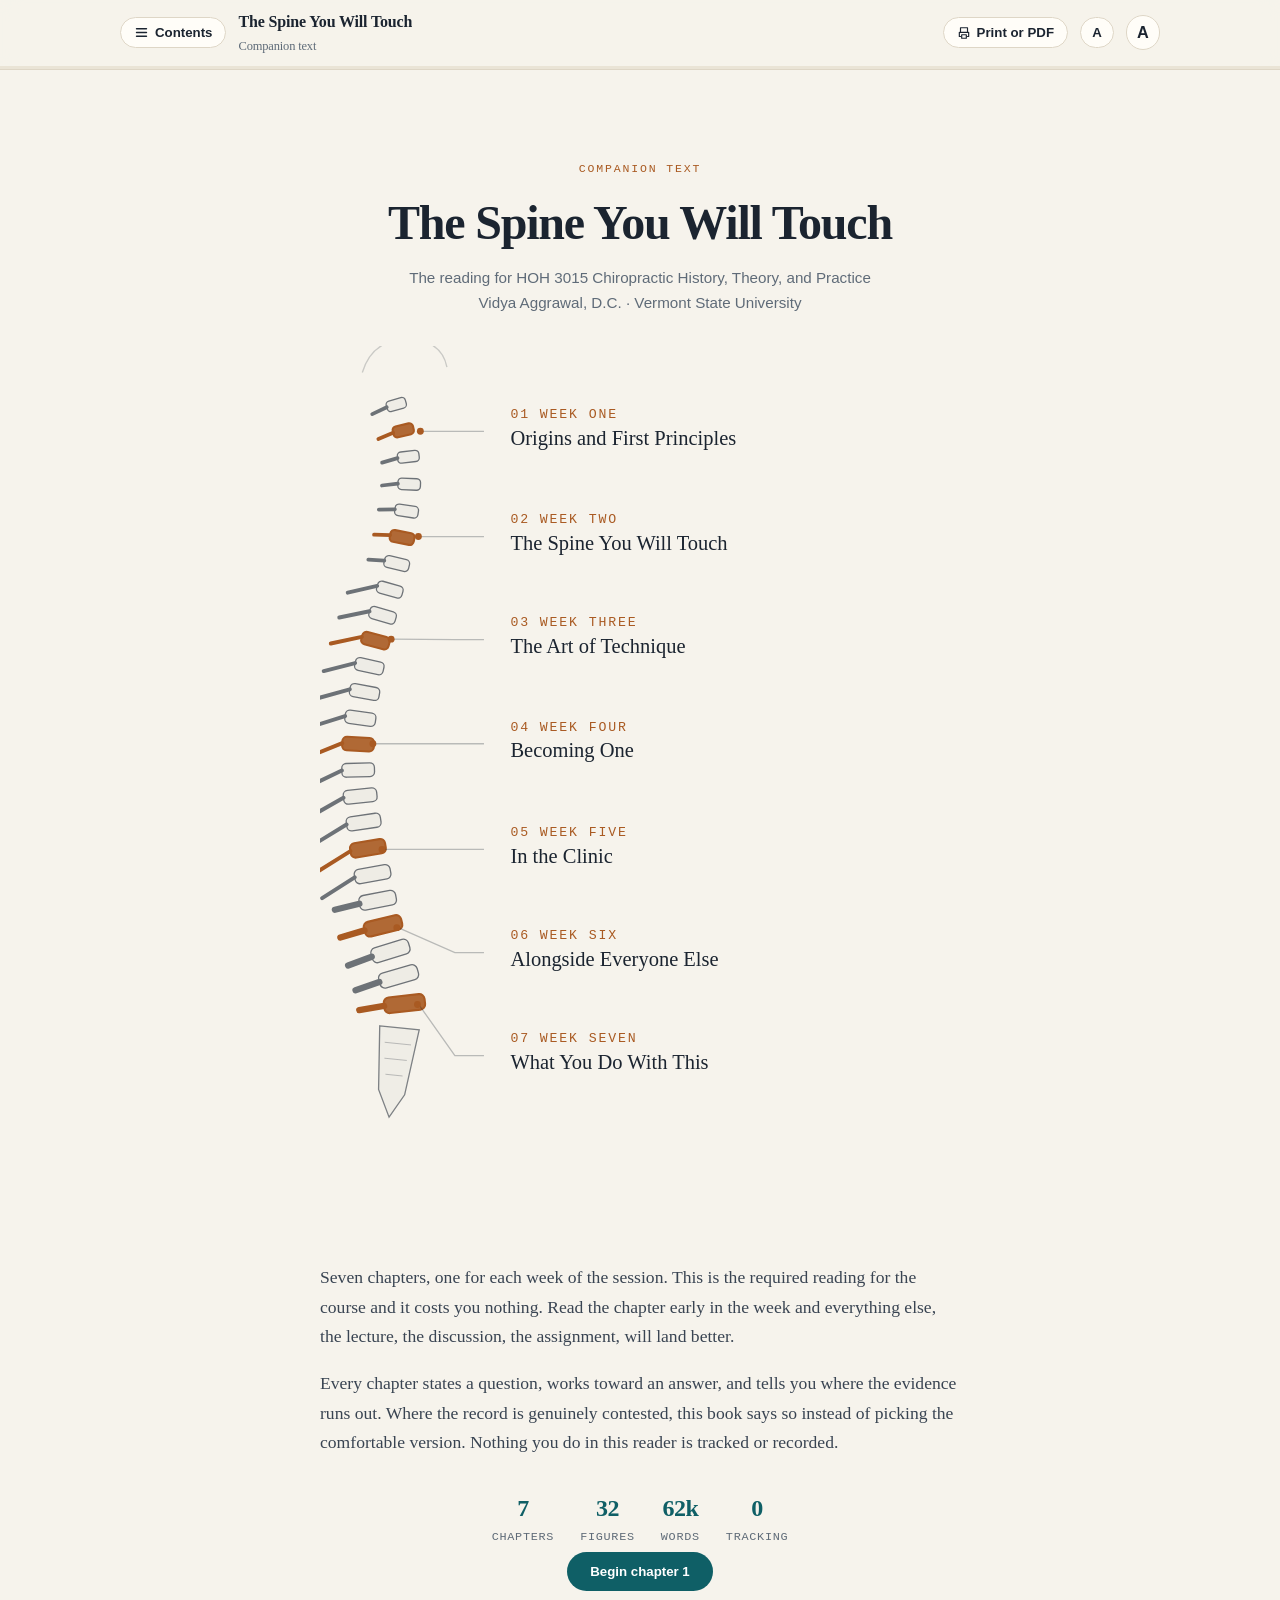
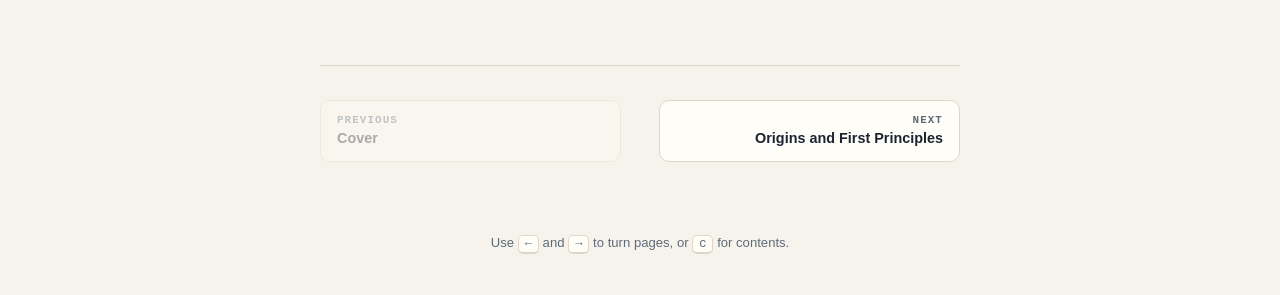
==== commit 4b148a15: "Correct three findings and the author name" ====
--- a/index.html
+++ b/index.html
@@ -318,10 +318,10 @@
     <li><button class="toc-item" data-go="0"><span class="toc-n">&#9670;</span><span class="toc-t">Cover<span class="toc-m">About this text</span></span><span class="toc-dot" aria-hidden="true"></span></button></li>
       <li><button class="toc-item" data-go="1"><span class="toc-n">01</span><span class="toc-t">Origins and First Principles<span class="toc-m">Week one &middot; 42 min read</span></span><span class="toc-dot" aria-hidden="true"></span></button></li>
       <li><button class="toc-item" data-go="2"><span class="toc-n">02</span><span class="toc-t">The Spine You Will Touch<span class="toc-m">Week two &middot; 42 min read</span></span><span class="toc-dot" aria-hidden="true"></span></button></li>
-      <li><button class="toc-item" data-go="3"><span class="toc-n">03</span><span class="toc-t">The Art of Technique<span class="toc-m">Week three &middot; 41 min read</span></span><span class="toc-dot" aria-hidden="true"></span></button></li>
-      <li><button class="toc-item" data-go="4"><span class="toc-n">04</span><span class="toc-t">Becoming One<span class="toc-m">Week four &middot; 43 min read</span></span><span class="toc-dot" aria-hidden="true"></span></button></li>
-      <li><button class="toc-item" data-go="5"><span class="toc-n">05</span><span class="toc-t">In the Clinic<span class="toc-m">Week five &middot; 39 min read</span></span><span class="toc-dot" aria-hidden="true"></span></button></li>
-      <li><button class="toc-item" data-go="6"><span class="toc-n">06</span><span class="toc-t">Alongside Everyone Else<span class="toc-m">Week six &middot; 38 min read</span></span><span class="toc-dot" aria-hidden="true"></span></button></li>
+      <li><button class="toc-item" data-go="3"><span class="toc-n">03</span><span class="toc-t">The Art of Technique<span class="toc-m">Week three &middot; 51 min read</span></span><span class="toc-dot" aria-hidden="true"></span></button></li>
+      <li><button class="toc-item" data-go="4"><span class="toc-n">04</span><span class="toc-t">Becoming One<span class="toc-m">Week four &middot; 45 min read</span></span><span class="toc-dot" aria-hidden="true"></span></button></li>
+      <li><button class="toc-item" data-go="5"><span class="toc-n">05</span><span class="toc-t">In the Clinic<span class="toc-m">Week five &middot; 42 min read</span></span><span class="toc-dot" aria-hidden="true"></span></button></li>
+      <li><button class="toc-item" data-go="6"><span class="toc-n">06</span><span class="toc-t">Alongside Everyone Else<span class="toc-m">Week six &middot; 39 min read</span></span><span class="toc-dot" aria-hidden="true"></span></button></li>
       <li><button class="toc-item" data-go="7"><span class="toc-n">07</span><span class="toc-t">What You Do With This<span class="toc-m">Week seven &middot; 22 min read</span></span><span class="toc-dot" aria-hidden="true"></span></button></li>
   </ol>
   <div class="toc-foot" id="tocFoot">Your place is saved in this browser only.</div>
@@ -334,7 +334,7 @@
 <div id="cover">
   <p class="kicker">Companion text</p>
   <h2>The Spine You Will Touch</h2>
-  <p class="by">The reading for HOH 3015 Chiropractic History, Theory, and Practice<br>Akash Garg, D.C. &middot; Vermont State University</p>
+  <p class="by">The reading for HOH 3015 Chiropractic History, Theory, and Practice<br>Vidya Aggrawal, D.C. &middot; Vermont State University</p>
   <svg class="cover-art" viewBox="156 26 484 674" role="img" aria-label="The seven chapters of the book laid along a drawing of the spine seen from the side, each chapter marked at a vertebra. Select a chapter to open it."><g font-family="system-ui, -apple-system, Segoe UI, Roboto, sans-serif"><g transform="translate(213.5 547.4) rotate(5.8)" opacity=".55"><path d="M -13 -6 L 17 -6 L 11 44 L 1 62 L -9 42 Z" fill="var(--fig-fill,rgba(127,127,127,.10))" stroke="currentColor" stroke-width="1"/><path d="M -8 6 L 12 6 M -7 18 L 10 18 M -5 30 L 8 30" stroke="currentColor" stroke-width=".7" opacity=".5"/></g><g transform="translate(210.8 71.1) rotate(-16.0)" opacity=".62"><rect x="-4.5" y="-4.1" width="15.0" height="8.2" rx="2.8" fill="var(--fig-fill,rgba(127,127,127,.10))" fill-opacity="1" stroke="currentColor" stroke-width="1"/><path d="M -4.5 0.0 L -16.5 2.0" stroke="currentColor" stroke-width="2.8" stroke-linecap="round" fill="none"/></g><g transform="translate(219.5 110.2) rotate(-6.8)" opacity=".62"><rect x="-4.9" y="-4.3" width="16.4" height="8.5" rx="2.9" fill="var(--fig-fill,rgba(127,127,127,.10))" fill-opacity="1" stroke="currentColor" stroke-width="1"/><path d="M -4.9 0.0 L -16.9 2.0" stroke="currentColor" stroke-width="2.8" stroke-linecap="round" fill="none"/></g><g transform="translate(220.0 130.3) rotate(2.6)" opacity=".62"><rect x="-5.1" y="-4.3" width="17.1" height="8.7" rx="2.9" fill="var(--fig-fill,rgba(127,127,127,.10))" fill-opacity="1" stroke="currentColor" stroke-width="1"/><path d="M -5.1 0.0 L -17.1 2.0" stroke="currentColor" stroke-width="2.8" stroke-linecap="round" fill="none"/></g><g transform="translate(217.9 150.3) rotate(8.5)" opacity=".62"><rect x="-5.3" y="-4.4" width="17.8" height="8.8" rx="3.0" fill="var(--fig-fill,rgba(127,127,127,.10))" fill-opacity="1" stroke="currentColor" stroke-width="1"/><path d="M -5.3 0.0 L -17.3 2.0" stroke="currentColor" stroke-width="2.8" stroke-linecap="round" fill="none"/></g><g transform="translate(210.3 189.7) rotate(13.4)" opacity=".62"><rect x="-5.8" y="-4.6" width="19.2" height="9.1" rx="3.1" fill="var(--fig-fill,rgba(127,127,127,.10))" fill-opacity="1" stroke="currentColor" stroke-width="1"/><path d="M -5.8 0.0 L -17.8 2.0" stroke="currentColor" stroke-width="2.8" stroke-linecap="round" fill="none"/></g><g transform="translate(205.0 209.1) rotate(16.0)" opacity=".62"><rect x="-6.0" y="-4.6" width="19.9" height="9.3" rx="3.2" fill="var(--fig-fill,rgba(127,127,127,.10))" fill-opacity="1" stroke="currentColor" stroke-width="1"/><path d="M -6.0 0.0 L -26.0 11.0" stroke="currentColor" stroke-width="3.0" stroke-linecap="round" fill="none"/></g><g transform="translate(199.4 228.4) rotate(16.5)" opacity=".62"><rect x="-6.2" y="-4.7" width="20.6" height="9.5" rx="3.2" fill="var(--fig-fill,rgba(127,127,127,.10))" fill-opacity="1" stroke="currentColor" stroke-width="1"/><path d="M -6.2 0.0 L -26.8 11.0" stroke="currentColor" stroke-width="3.0" stroke-linecap="round" fill="none"/></g><g transform="translate(189.0 267.2) rotate(12.4)" opacity=".62"><rect x="-6.6" y="-4.9" width="22.0" height="9.8" rx="3.3" fill="var(--fig-fill,rgba(127,127,127,.10))" fill-opacity="1" stroke="currentColor" stroke-width="1"/><path d="M -6.6 0.0 L -28.5 11.0" stroke="currentColor" stroke-width="3.0" stroke-linecap="round" fill="none"/></g><g transform="translate(185.2 286.9) rotate(10.5)" opacity=".62"><rect x="-6.8" y="-5.0" width="22.7" height="9.9" rx="3.4" fill="var(--fig-fill,rgba(127,127,127,.10))" fill-opacity="1" stroke="currentColor" stroke-width="1"/><path d="M -6.8 0.0 L -29.3 11.0" stroke="currentColor" stroke-width="3.0" stroke-linecap="round" fill="none"/></g><g transform="translate(181.9 306.8) rotate(7.8)" opacity=".62"><rect x="-7.0" y="-5.0" width="23.3" height="10.1" rx="3.4" fill="var(--fig-fill,rgba(127,127,127,.10))" fill-opacity="1" stroke="currentColor" stroke-width="1"/><path d="M -7.0 0.0 L -30.2 11.0" stroke="currentColor" stroke-width="3.0" stroke-linecap="round" fill="none"/></g><g transform="translate(179.9 346.8) rotate(-1.6)" opacity=".62"><rect x="-7.4" y="-5.2" width="24.7" height="10.4" rx="3.5" fill="var(--fig-fill,rgba(127,127,127,.10))" fill-opacity="1" stroke="currentColor" stroke-width="1"/><path d="M -7.4 0.0 L -31.9 11.0" stroke="currentColor" stroke-width="3.0" stroke-linecap="round" fill="none"/></g><g transform="translate(181.3 366.9) rotate(-5.9)" opacity=".62"><rect x="-7.6" y="-5.3" width="25.4" height="10.5" rx="3.6" fill="var(--fig-fill,rgba(127,127,127,.10))" fill-opacity="1" stroke="currentColor" stroke-width="1"/><path d="M -7.6 0.0 L -32.7 11.0" stroke="currentColor" stroke-width="3.0" stroke-linecap="round" fill="none"/></g><g transform="translate(183.8 386.8) rotate(-8.2)" opacity=".62"><rect x="-7.8" y="-5.4" width="26.1" height="10.7" rx="3.6" fill="var(--fig-fill,rgba(127,127,127,.10))" fill-opacity="1" stroke="currentColor" stroke-width="1"/><path d="M -7.8 0.0 L -33.6 11.0" stroke="currentColor" stroke-width="3.0" stroke-linecap="round" fill="none"/></g><g transform="translate(190.4 426.4) rotate(-10.3)" opacity=".62"><rect x="-8.3" y="-5.5" width="27.5" height="11.0" rx="3.7" fill="var(--fig-fill,rgba(127,127,127,.10))" fill-opacity="1" stroke="currentColor" stroke-width="1"/><path d="M -8.3 0.0 L -35.3 11.0" stroke="currentColor" stroke-width="3.0" stroke-linecap="round" fill="none"/></g><g transform="translate(194.1 446.2) rotate(-10.8)" opacity=".62"><rect x="-8.5" y="-5.6" width="28.2" height="11.2" rx="3.8" fill="var(--fig-fill,rgba(127,127,127,.10))" fill-opacity="1" stroke="currentColor" stroke-width="1"/><path d="M -8.5 0.0 L -27.5 1.0" stroke="currentColor" stroke-width="4.8" stroke-linecap="round" fill="none"/></g><g transform="translate(203.6 485.2) rotate(-17.3)" opacity=".62"><rect x="-8.9" y="-5.7" width="29.6" height="11.5" rx="3.9" fill="var(--fig-fill,rgba(127,127,127,.10))" fill-opacity="1" stroke="currentColor" stroke-width="1"/><path d="M -8.9 0.0 L -27.9 1.0" stroke="currentColor" stroke-width="4.8" stroke-linecap="round" fill="none"/></g><g transform="translate(209.6 504.4) rotate(-16.1)" opacity=".62"><rect x="-9.1" y="-5.8" width="30.3" height="11.6" rx="4.0" fill="var(--fig-fill,rgba(127,127,127,.10))" fill-opacity="1" stroke="currentColor" stroke-width="1"/><path d="M -9.1 0.0 L -28.1 1.0" stroke="currentColor" stroke-width="4.8" stroke-linecap="round" fill="none"/></g><g transform="translate(215.9 90.5) rotate(-13.4)" opacity="1"><rect x="-4.7" y="-4.2" width="15.7" height="8.4" rx="2.8" fill="var(--fig-accent,#a95a22)" fill-opacity="0.90" stroke="var(--fig-accent,#a95a22)" stroke-width="1.6"/><path d="M -4.7 0.0 L -16.7 2.0" stroke="var(--fig-accent,#a95a22)" stroke-width="2.8" stroke-linecap="round" fill="none"/></g><g transform="translate(214.4 170.1) rotate(11.1)" opacity="1"><rect x="-5.5" y="-4.5" width="18.5" height="9.0" rx="3.1" fill="var(--fig-accent,#a95a22)" fill-opacity="0.90" stroke="var(--fig-accent,#a95a22)" stroke-width="1.6"/><path d="M -5.5 0.0 L -17.5 2.0" stroke="var(--fig-accent,#a95a22)" stroke-width="2.8" stroke-linecap="round" fill="none"/></g><g transform="translate(193.8 247.7) rotate(15.3)" opacity="1"><rect x="-6.4" y="-4.8" width="21.3" height="9.6" rx="3.3" fill="var(--fig-accent,#a95a22)" fill-opacity="0.90" stroke="var(--fig-accent,#a95a22)" stroke-width="1.6"/><path d="M -6.4 0.0 L -27.7 11.0" stroke="var(--fig-accent,#a95a22)" stroke-width="3.0" stroke-linecap="round" fill="none"/></g><g transform="translate(180.0 326.8) rotate(3.2)" opacity="1"><rect x="-7.2" y="-5.1" width="24.0" height="10.2" rx="3.5" fill="var(--fig-accent,#a95a22)" fill-opacity="0.90" stroke="var(--fig-accent,#a95a22)" stroke-width="1.6"/><path d="M -7.2 0.0 L -31.0 11.0" stroke="var(--fig-accent,#a95a22)" stroke-width="3.0" stroke-linecap="round" fill="none"/></g><g transform="translate(186.9 406.7) rotate(-9.4)" opacity="1"><rect x="-8.0" y="-5.4" width="26.8" height="10.9" rx="3.7" fill="var(--fig-accent,#a95a22)" fill-opacity="0.90" stroke="var(--fig-accent,#a95a22)" stroke-width="1.6"/><path d="M -8.0 0.0 L -34.4 11.0" stroke="var(--fig-accent,#a95a22)" stroke-width="3.0" stroke-linecap="round" fill="none"/></g><g transform="translate(198.1 465.9) rotate(-13.6)" opacity="1"><rect x="-8.7" y="-5.7" width="28.9" height="11.3" rx="3.9" fill="var(--fig-accent,#a95a22)" fill-opacity="0.90" stroke="var(--fig-accent,#a95a22)" stroke-width="1.6"/><path d="M -8.7 0.0 L -27.7 1.0" stroke="var(--fig-accent,#a95a22)" stroke-width="4.8" stroke-linecap="round" fill="none"/></g><g transform="translate(213.7 524.0) rotate(-6.5)" opacity="1"><rect x="-9.3" y="-5.9" width="31.0" height="11.8" rx="4.0" fill="var(--fig-accent,#a95a22)" fill-opacity="0.90" stroke="var(--fig-accent,#a95a22)" stroke-width="1.6"/><path d="M -9.3 0.0 L -28.3 1.0" stroke="var(--fig-accent,#a95a22)" stroke-width="4.8" stroke-linecap="round" fill="none"/></g><path d="M 188 46 Q 196 20 224 21 Q 248 22 252 42" fill="none" stroke="currentColor" stroke-width="1" opacity=".2"/><g class="cov-ch" data-go="1" data-label="Chapter 1, Origins and First Principles, week one"><rect class="cov-hit" x="284" y="64.5" width="330" height="46" rx="7" fill="transparent"/><path class="cov-lead" d="M 232.9 90.5 L 258.0 90.5 L 280 90.5" fill="none" stroke="currentColor" stroke-width="1" opacity=".28"/><circle class="cov-dot" cx="231.9" cy="90.5" r="2.6" fill="var(--fig-accent,#a95a22)"/><text class="cov-n" x="300" y="80.5" font-size="10" font-family="ui-monospace, SFMono-Regular, Menlo, Consolas, monospace" letter-spacing="1.4" fill="var(--fig-accent,#a95a22)">01    WEEK ONE</text><text class="cov-t" x="300" y="100.5" font-size="15.5" font-family="Iowan Old Style, Palatino Linotype, Palatino, Georgia, serif" fill="currentColor">Origins and First Principles</text></g><g class="cov-ch" data-go="2" data-label="Chapter 2, The Spine You Will Touch, week two"><rect class="cov-hit" x="284" y="144.1" width="330" height="46" rx="7" fill="transparent"/><path class="cov-lead" d="M 231.4 170.1 L 258.0 170.1 L 280 170.1" fill="none" stroke="currentColor" stroke-width="1" opacity=".28"/><circle class="cov-dot" cx="230.4" cy="170.1" r="2.6" fill="var(--fig-accent,#a95a22)"/><text class="cov-n" x="300" y="160.1" font-size="10" font-family="ui-monospace, SFMono-Regular, Menlo, Consolas, monospace" letter-spacing="1.4" fill="var(--fig-accent,#a95a22)">02    WEEK TWO</text><text class="cov-t" x="300" y="180.1" font-size="15.5" font-family="Iowan Old Style, Palatino Linotype, Palatino, Georgia, serif" fill="currentColor">The Spine You Will Touch</text></g><g class="cov-ch" data-go="3" data-label="Chapter 3, The Art of Technique, week three"><rect class="cov-hit" x="284" y="222.1" width="330" height="46" rx="7" fill="transparent"/><path class="cov-lead" d="M 210.8 247.7 L 258.0 248.1 L 280 248.1" fill="none" stroke="currentColor" stroke-width="1" opacity=".28"/><circle class="cov-dot" cx="209.8" cy="247.7" r="2.6" fill="var(--fig-accent,#a95a22)"/><text class="cov-n" x="300" y="238.1" font-size="10" font-family="ui-monospace, SFMono-Regular, Menlo, Consolas, monospace" letter-spacing="1.4" fill="var(--fig-accent,#a95a22)">03    WEEK THREE</text><text class="cov-t" x="300" y="258.1" font-size="15.5" font-family="Iowan Old Style, Palatino Linotype, Palatino, Georgia, serif" fill="currentColor">The Art of Technique</text></g><g class="cov-ch" data-go="4" data-label="Chapter 4, Becoming One, week four"><rect class="cov-hit" x="284" y="300.8" width="330" height="46" rx="7" fill="transparent"/><path class="cov-lead" d="M 197.0 326.8 L 258.0 326.8 L 280 326.8" fill="none" stroke="currentColor" stroke-width="1" opacity=".28"/><circle class="cov-dot" cx="196.0" cy="326.8" r="2.6" fill="var(--fig-accent,#a95a22)"/><text class="cov-n" x="300" y="316.8" font-size="10" font-family="ui-monospace, SFMono-Regular, Menlo, Consolas, monospace" letter-spacing="1.4" fill="var(--fig-accent,#a95a22)">04    WEEK FOUR</text><text class="cov-t" x="300" y="336.8" font-size="15.5" font-family="Iowan Old Style, Palatino Linotype, Palatino, Georgia, serif" fill="currentColor">Becoming One</text></g><g class="cov-ch" data-go="5" data-label="Chapter 5, In the Clinic, week five"><rect class="cov-hit" x="284" y="380.7" width="330" height="46" rx="7" fill="transparent"/><path class="cov-lead" d="M 203.9 406.7 L 258.0 406.7 L 280 406.7" fill="none" stroke="currentColor" stroke-width="1" opacity=".28"/><circle class="cov-dot" cx="202.9" cy="406.7" r="2.6" fill="var(--fig-accent,#a95a22)"/><text class="cov-n" x="300" y="396.7" font-size="10" font-family="ui-monospace, SFMono-Regular, Menlo, Consolas, monospace" letter-spacing="1.4" fill="var(--fig-accent,#a95a22)">05    WEEK FIVE</text><text class="cov-t" x="300" y="416.7" font-size="15.5" font-family="Iowan Old Style, Palatino Linotype, Palatino, Georgia, serif" fill="currentColor">In the Clinic</text></g><g class="cov-ch" data-go="6" data-label="Chapter 6, Alongside Everyone Else, week six"><rect class="cov-hit" x="284" y="458.7" width="330" height="46" rx="7" fill="transparent"/><path class="cov-lead" d="M 215.1 465.9 L 258.0 484.7 L 280 484.7" fill="none" stroke="currentColor" stroke-width="1" opacity=".28"/><circle class="cov-dot" cx="214.1" cy="465.9" r="2.6" fill="var(--fig-accent,#a95a22)"/><text class="cov-n" x="300" y="474.7" font-size="10" font-family="ui-monospace, SFMono-Regular, Menlo, Consolas, monospace" letter-spacing="1.4" fill="var(--fig-accent,#a95a22)">06    WEEK SIX</text><text class="cov-t" x="300" y="494.7" font-size="15.5" font-family="Iowan Old Style, Palatino Linotype, Palatino, Georgia, serif" fill="currentColor">Alongside Everyone Else</text></g><g class="cov-ch" data-go="7" data-label="Chapter 7, What You Do With This, week seven"><rect class="cov-hit" x="284" y="536.7" width="330" height="46" rx="7" fill="transparent"/><path class="cov-lead" d="M 230.7 524.0 L 258.0 562.7 L 280 562.7" fill="none" stroke="currentColor" stroke-width="1" opacity=".28"/><circle class="cov-dot" cx="229.7" cy="524.0" r="2.6" fill="var(--fig-accent,#a95a22)"/><text class="cov-n" x="300" y="552.7" font-size="10" font-family="ui-monospace, SFMono-Regular, Menlo, Consolas, monospace" letter-spacing="1.4" fill="var(--fig-accent,#a95a22)">07    WEEK SEVEN</text><text class="cov-t" x="300" y="572.7" font-size="15.5" font-family="Iowan Old Style, Palatino Linotype, Palatino, Georgia, serif" fill="currentColor">What You Do With This</text></g></g></svg>
   <div class="blurb">
     <p>Seven chapters, one for each week of the session. This is the required reading for the
@@ -345,7 +345,7 @@
     comfortable version. Nothing you do in this reader is tracked or recorded.</p>
   </div>
   <div class="stat-row">
-    <span><b>7</b>chapters</span><span><b>32</b>figures</span><span><b>59k</b>words</span><span><b>0</b>tracking</span>
+    <span><b>7</b>chapters</span><span><b>32</b>figures</span><span><b>62k</b>words</span><span><b>0</b>tracking</span>
   </div>
   <button class="ctrl" id="startBtn" style="background:var(--brand);color:var(--btn-ink);border-color:transparent;padding:11px 22px">Begin chapter 1</button>
 </div>
@@ -2202,11 +2202,31 @@
 
   <p><strong>Activator Methods</strong>, developed by Arlan Fuhr, is what the literature calls a mechanical force, manually assisted technique. Delivery is by a spring loaded handheld instrument rather than the practitioner's body. The instrument delivers a small, controlled impulse to the target segment, no more than about 0.3 joules over a pulse of roughly 3 milliseconds. For scale, 0.3 joules is roughly the energy of dropping a golf ball a few inches, and it is delivered in about the time it takes a housefly to beat its wings once. Assessment has the patient prone while the practitioner compares functional leg lengths, meaning how far the two heels reach relative to each other, and uses manual muscle testing and isolation tests to localize the segment. Activator is the technique I reach for most often when the body in front of me will not tolerate a manual thrust, and I will come back to why.</p>
 
-  <p><strong>Thompson</strong>, usually called drop table technique, is a delivery innovation. The table is segmented, and each section can be cocked so that it drops a short distance under the practitioner's thrust. The practitioner thrusts, the table section falls away beneath the patient, and the momentum of the patient's own body against the sudden absence of support does part of the work. The result is that less force has to come from the practitioner. Here I have to be straight with you: I could not find a clear, well located account of how Thompson practitioners decide <em>where</em> to work, in the sources available for this book. That is a gap in what I can document, not a claim that the technique has no assessment procedure. It certainly has one, taught in its seminars. I simply cannot state it with a source, so I will not state it at all.</p>
-
-  <p><strong>Sacro Occipital Technique</strong>, abbreviated SOT, starts from a premise about the whole system rather than one segment: that the relationship between the pelvis, the spine, and the cranium, specifically between the sacrum at the base of the spine and the occiput at the base of the skull, governs how the spine as a whole functions, and that correcting the position of the pelvis has consequences all the way up. Delivery follows from that premise and looks nothing like a thrust. The practitioner places graduated wedge shaped blocks under the patient's pelvis and lets the patient's own body weight and breathing supply a gentle, sustained corrective force over time. The patient lies there and the correction accrues. As with Thompson, I could not locate a documented account of SOT's assessment procedure in the accessible sources, and I am naming that as a gap in my documentation rather than pretending the technique lacks one.</p>
-
-  <p><strong>Flexion Distraction</strong>, also called the Cox technique, was developed for disc related problems. Delivery again is not a thrust. The patient lies on a specialized segmented table whose lower section moves, and the practitioner applies rhythmic, gentle flexion together with traction, pulling the lumbar spine into a long, repeated stretch. The stated intent is to lower the pressure inside the disc and reduce compression on the nerve root that exits beside it. Chapter 2 gives you the anatomy that makes that intent legible: the disc in front, the nerve root leaving through the intervertebral foramen at the side. This is the technique whose mechanism is easiest to describe to a patient, because you can point at it. The assessment question, again, I cannot answer from a source I trust, and again I am telling you so rather than filling the space.</p>
+  <p><strong>Thompson</strong>, sometimes called Thompson Terminal Point and usually called drop table technique, after J. Clay Thompson. On delivery it is a genuine innovation. The table is segmented, and each section is pretensioned so that it releases and drops a short distance under a set load. The practitioner delivers a high velocity low amplitude thrust, the table section falls away beneath the patient as the thrust lands, and the momentum of the patient's own body against the sudden absence of support does part of the work. The technique's own association describes the point of this as letting the practitioner use less force, which reduces fatigue on the practitioner and is easier on the patient, and traces the theory to Thompson's application of Newton's second principle to objects falling through space.</p>
+
+  <p>Assessment is the part students find surprising, because it is not palpation for a stuck segment at all. Thompson locates by the <strong>Derifield leg check</strong>, adapted, its association says, from the earlier work of Weldon and Romer Derifield and Alvin Niblo. The patient lies prone and the practitioner compares functional leg lengths, then watches what the apparent difference does when the knees are flexed and when the head is turned. The technique's association states that the check "enables the practitioner to differentiate between cervical and pelvic involvement". That is the whole decision procedure in one sentence: a leg length difference that behaves one way under those maneuvers is read as a pelvic problem, and one that behaves the other way is read as an upper cervical problem. Palmer College describes the same step in its own words, as "the Derifield leg check, which helps the chiropractor identify neurological imbalance and determine the order of corrections". A continuing education course on the technique teaches it as the Derifield Thompson leg analysis system, names five basic categories including cervical syndrome, bilateral cervical syndrome and X Derifield, explains the rationale in terms of an inhibitory and facilitatory system in the brain and the muscle contracture patterns it is said to produce, and tells students to correlate the leg findings with physical examination and orthopedic testing rather than act on the leg findings alone.</p>
+
+  <p>Which is the whole lesson of this section in miniature, so let me say it here rather than save it. Documenting what a system says it does is not the same as showing that the system finds what it claims to find, and Thompson's own instruction to corroborate the leg check is a hint about why. The construct the Derifield check rests on, functional leg length inequality, has poor documented reliability. Walker's review of chiropractic subluxation detection methods reports a 1993 chiropractic consensus panel concluding that "Leg length mensuration is safe, but its reliability and validity has yet to be established", and that practitioners "ought not to rely solely on the results of leg checks to determine the course of treatment". The panel allowed that in some carefully controlled settings functional leg length measurement has been shown to be reliable, but held that the absence of a standardized procedure in ordinary practice "severely limits the applicability of the findings". So: a documented procedure, and a documented weakness in the thing the procedure measures. Both go in your notes.</p>
+
+  <p><strong>Sacro Occipital Technique</strong>, abbreviated SOT, starts from a premise about the whole system rather than one segment: that the relationship between the pelvis, the spine, and the cranium, specifically between the sacrum at the base of the spine and the occiput at the base of the skull, governs how the spine as a whole functions, and that correcting the position of the pelvis has consequences all the way up. Delivery follows from that premise and looks nothing like a thrust. The practitioner places graduated wedge shaped blocks under the patient's pelvis and lets the patient's own body weight and breathing supply a gentle, sustained corrective force over time. The patient lies there and the correction accrues.</p>
+
+  <p>Assessment in SOT is a sorting procedure rather than a segment search. The patient is placed in one of three <strong>categories</strong> by what the technique calls its indicator system, which a technique author defines as "functional tests and observations that indicate the state of function of each SOT category", and which is governed by a stated rule: nothing in SOT is done without a reason, and no action is complete until it is [re evaluated]. The square brackets there are mine, not the author's, and they mark only the removal of a hyphen this book does not use.</p>
+
+  <p>The three categories run like this. <strong>Category One</strong> concerns what the technique calls the primary cranial sacral respiratory mechanism: inherent motion of cranium and sacrum, dural tension, circulation of cerebrospinal fluid. Its named indicator is a tendon guard reflex responding to disturbance of that mechanism, and its correction is cranial adjusting directed at the synovial portion of the sacroiliac joint. <strong>Category Two</strong> concerns the weight bearing system, meaning the sacroiliac joint's ability to take in sensory information and respond through the muscles. Its named indicators are heel tension and the arm fossae test, and its correction is precise placement of the wedge blocks at the sacroiliac joint, left there until the indicators normalize. <strong>Category Three</strong> concerns lumbar subluxation and disc lesion, with adaptation in piriformis and psoas. Its named indicator is the step out toe out maneuver, which is also its correction, alongside the technique's own disc procedures. The three primary indicators, heel tension, arm fossae and step out toe out, are described as doing two jobs at once: defining the category most in need of adjustment, and indicating when blocks are needed.</p>
+
+  <p>One indicator in detail, because an abstract description of an indicator system teaches nobody anything. The arm fossae test, which the same author calls the definitive indicator for Category Two, is explicitly "not a muscle test" but an assessment of "the body's ability to respond through the muscle system to multiple sensory stimuli". The patient lies supine with eyes open and the tested arm held perpendicular to the body, palm facing inward. The practitioner stands level with the greater trochanter, applies light finger pressure to one of four areas along the curve of the inguinal ligament, upper and lower on each side, pulls gently toward the patient's feet and says hold. The test is positive when "the patient cannot control their arm when pulled by the doctor" or cannot hold it perpendicular against firm steady resistance. Which of the four areas is positive decides which side gets blocked: "The upper fossae equate to the short leg side, the lower fossae to the long leg side, for block placements." The blocks come out when the retest is negative, because on this account the same test that says the blocks are needed is the test that says the correction has been made.</p>
+
+  <p>And now the counterweight, which is sharper here than anywhere else in this section, so I am going to put both halves in one place. The protocol is documented. That the protocol finds what it claims to find is not established. Walker's review reports one SOT diagnostic test at 54 percent sensitivity and 69 percent specificity, and concludes: "It appears unlikely that SOT tests can be reproduced to a sufficiently high degree to constitute useful clinical procedures." Independently, a large payer's clinical policy on the technique concludes that SOT is "unproven due to insufficient evidence in the scientific literature to support clinical effectiveness", observing that "There are no clinical trials, cohort studies, or clinical case series involving more than 5 patients" and that reliability studies of the technique's diagnostic tests "performed very poorly". Teach yourself both halves at once, because either half alone is a distortion: a coherent, internally checked indicator system, and no demonstration that its indicators are reliable.</p>
+
+  <p><strong>Flexion Distraction</strong>, also called the Cox technique, was developed for disc related problems. Delivery again is not a thrust. The patient lies on a specialized segmented table whose lower section moves, and the practitioner applies rhythmic, gentle flexion together with traction, pulling the lumbar spine into a long, repeated stretch. The stated intent is to lower the pressure inside the disc and reduce compression on the nerve root that exits beside it. Chapter 2 gives you the anatomy that makes that intent legible: the disc in front, the nerve root leaving through the intervertebral foramen at the side. This is the technique whose mechanism is easiest to describe to a patient, because you can point at it.</p>
+
+  <p>Assessment has a documented answer here too, and it is the technique's own named step: <strong>tolerance testing</strong>. Before treatment, the practitioner tests which contact mode the patient tolerates, side lying, central, lateral, or with ankle cuffs applied, working downward from L1 for the lumbar spine, or upward from L5 and S1 where there is no sciatica, testing central distraction with the tiller bar alone and lateral distraction by holding the ankles, then repeating the test with cuffs on. Two rules come out of that testing, and both of them are stopping rules rather than targeting rules. If pain lateralizes under testing, the protocol says to hold off, use ice and acupressure for a day or two, or switch to the side lying contact. If muscle resistance in the form of spasm is palpated, the protocol says do not use the technique at all. Its stated contraindications are any patient who reports spine or extremity pain during tolerance testing, and acute fracture, active malignant disease, cauda equina syndrome and progressive neurological disease.</p>
+
+  <p>The level itself is found by feel, not by film and not by a listing system. The protocol reads: "Place third digit at the interspinous space to be manipulated. The second and fourth digits contact adjacent muscles. Distract the table until the interspinous space feels taut under your fingertip." A 2025 ultrasound study of the same procedure describes it identically from the outside, saying "the flexion protocol starts when the doctor feels the taut point at the desired spinal segment", and notes, because it matters for interpreting the study, that no automated table with a set flexion angle was used and so "the degrees of flexion varied between individuals". Which is to say the depth of distraction is individualized by the practitioner's hand and is not standardized.</p>
+
+  <p>Two dosing rules are worth carrying, because they are unusually explicit for a chiropractic technique and most systems have nothing comparable. The first is the twenty second rule: three twenty second distraction sets per treatment, each set consisting of five distraction cycles of four seconds, two seconds moving down and two seconds returning. For radicular patients, trigger point work on the affected dermatome goes between the sets. The second is the fifty percent rule, which governs progression by a pain threshold rather than by a visit count. Protocol I, distraction alone, is for radicular patients, meaning pain below the knee or below the elbow. Protocol II, which adds ranges of motion under distraction, begins when radicular pain has been reduced in severity by 50 percent, and Protocol III, automated long axis decompression, is tolerance tested only after Protocol I has produced that same 50 percent relief.</p>
+
+  <p>Same counterweight as everywhere else, and it needs saying plainly here because the detail above is seductive. That protocol comes from the technique developer's own document. It is authoritative about what the protocol says and it is not evidence of anything at all about whether the protocol works. The trial evidence is much thinner than the protocol is detailed: a 2006 randomized trial in the European Spine Journal by Gudavalli and colleagues found both groups improved significantly, with the flexion distraction group getting significantly greater pain relief than the active exercise group, and the authors noting that the result varied depending on whether patients had radiculopathy and whether their symptoms were recurrent. The comparator there was active exercise, not sham. So the trial cannot separate a specific effect of distraction from the non specific effects of being treated attentively by somebody, which is the distinction chapter 5 will spend its length on.</p>
 
   <p><strong>Upper cervical</strong> work is not one technique but a family, and it is the most distinctive corner of the profession. Its common commitment is that the top two vertebrae of the neck, the atlas and the axis, are so mechanically and neurologically consequential that a very precise correction there is worth more than a great deal of work lower down. Three members of the family are worth knowing by name.</p>
 
@@ -2214,11 +2234,19 @@
 
   <p>Blair technique comes from William G. Blair, a Palmer graduate who practiced from 1949 and began teaching the technique around 1961. Assessment is X ray based like NUCCA but built differently: a customized series of angled views of the atlanto occipital joint, taken with a positioning device called a Blair Protractoclamp, and described by its own literature as non orthogonal, meaning the views are individualized to each patient's own joint angles rather than taken along standard fixed planes. That source calls Blair the only non orthogonal precision spinographic and adjustive cervical technique, distinguishing it from the orthogonally based methods that trace back to B.J. Palmer and Grostic, which includes NUCCA. Ongoing monitoring uses paraspinal dermothermography, meaning skin temperature readings along the spine, and functional leg length. Delivery is the Blair Toggle Torque: a toggle mechanism without recoil, incorporating roughly 180 degrees of torque and a sustained pisiform contact held through the thrust, rather than the quick withdrawal used elsewhere.</p>
 
-  <p>Toggle Recoil, historically called Hole In One and associated with B.J. Palmer, is where the whole upper cervical idea comes from. Delivery is a specific, quick toggle contact against the atlas followed by immediate rapid withdrawal of the hands, the recoil, typically with the patient in a knee chest position. I have to flag this one directly: when the research for this book went looking for a substantive, independent description of Toggle Recoil's assessment protocol and detailed mechanics, what came back was directory and navigational material rather than a technical account. So what you have just read is the general shape, and I am not going to elaborate beyond it. If you go to chiropractic school you will be taught this properly from the technique literature and the college archives. Here it stays general, on purpose.</p>
+  <p>Toggle Recoil, historically called Hole In One and associated with B.J. Palmer, is where the whole upper cervical idea comes from. Sherman College calls it "one of the original techniques in the chiropractic profession", and its target is narrow by design: the atlas and the axis, the first two bones in the neck.</p>
+
+  <p>Three things decide when and where the practitioner works, and the second of them is the one students miss. The first is <strong>radiographic line analysis</strong>, which sets the vector. Palmer College states that in this technique "Detailed imaging and upper cervical analysis help the chiropractor determine the exact correction vector", and a continuing education course at Life Chiropractic College West teaches it as "line analysis, instrumentation, postural assessment, and delivery of an adjustment with precision and intent". The second is <strong>paraspinal thermography</strong>, and it is used for something different from what you would expect. A peer reviewed review of upper cervical procedures states the distinction outright: these techniques use their assessments "to determine when to make an intervention whereas other chiropractor procedures use them to decide where to make an adjustment". Thermography is theorized there as an indirect measure of nerve function, a reading of overall neurological disturbance taken before and after the procedure, and the same review states that "At each visit, the UC adjustment is made only upon positive findings from patient evaluation". Even an apparent short leg is not by itself a reason to adjust: it "requires further patient evaluation to determine the need for UC intervention". That is a genuinely different logic from Diversified, where the assessment names a segment and the segment gets thrust.</p>
+
+  <p>The third is the analysis model, and it is what the Blair paragraph above was pointing at. The same review groups Toggle Recoil with Knee Chest and Blair as <strong>articular model</strong> techniques, in which "The articular model determines the misalignment of the atlas relative to the individual articulations rather than a line drawing reference to orthogonal planes." The contrast is with the orthogonal model used by NUCCA, Grostic and Atlas Orthogonal, which quantifies misalignment in degrees in order to calculate a vector into the transverse process of the atlas. Two families, two ways of reading the same films, and the disagreement is not about delivery.</p>
+
+  <p>Delivery is the recoil thrust, and it repays getting right, because it is the thing students most often describe backwards. Two chiropractic technique textbooks give the same mechanics independently. The contact is taken with the pisiform. Once it is "accurately taken and secured, the correct stance must be assured and the elbows must be completely relaxed", and then "At the beginning of patient exhalation, the adjuster's extensor muscles of the arms and pectorals are suddenly and simultaneously contracted", after which the hands "recoil" away from the spine. The second textbook describes the same event as a ballistic high velocity low amplitude thrust "immediately followed by a passive recoil", produced by relaxation and rebound in the practitioner's own arms. So the recoil is not decoration, and it is not the practitioner yanking backward. It is a passive rebound that happens because the arms are relaxed at the elbow at the instant the thrust is generated, so the hands leave the contact instead of following through. Knee chest positioning is the classical form, and the review above records that knee chest practitioners advocate the patient resting for fifteen to twenty minutes afterward.</p>
+
+  <p>One gap is left and it is now a narrow one, so I will name it precisely rather than wave at it. The textbook passages above describe the recoil thrust in general, delivered at a spinous process or lamina; they do not give the specific atlas contact and hand set used in the upper cervical toggle, and the toggle action itself, as distinct from the recoil that follows it, is not documented in the sources available to this book. A college technique manual will settle that in a page, and you will be handed one. I am not going to write contact points for the top of somebody's neck out of a practice website.</p>
 
   <figure class="ch-fig" data-fig="fig-technique-families">
       <svg viewBox="0 0 720 380" role="img"
-  data-layers='[{"k":"div","label":"Diversified","note":"The non proprietary baseline the others define themselves against: hands to find the segment, hands to move it, and no instrument of its own."},{"k":"gon","label":"Gonstead","note":"Gonstead differs on the assessment side, adding full spine films and a skin temperature instrument, then takes the rotation out of an otherwise ordinary thrust."},{"k":"act","label":"Activator Methods","note":"The only system here that hands the delivery to an instrument, and the only one whose impulse comes with a stated energy and pulse duration."},{"k":"thm","label":"Thompson Drop Table","note":"A delivery innovation rather than an assessment one: the table drops with the thrust, so the practitioner supplies less of the force."},{"k":"sot","label":"Sacro Occipital","note":"Delivers no thrust at all, using blocks under the pelvis and the weight and breathing of the patient to apply a slow sustained force."},{"k":"fdc","label":"Flexion Distraction","note":"Selected by the complaint rather than by a located segment, and its delivery is a sustained rhythm rather than a single event."},{"k":"upc","label":"Upper cervical","note":"Nearly all of the effort goes into calculating a vector from films, after which very little force is applied at a single joint."}]'
+  data-layers='[{"k":"div","label":"Diversified","note":"The non proprietary baseline the others define themselves against: hands to find the segment, hands to move it, and no instrument of its own."},{"k":"gon","label":"Gonstead","note":"Gonstead differs on the assessment side, adding full spine films and a skin temperature instrument, then takes the rotation out of an otherwise ordinary thrust."},{"k":"act","label":"Activator Methods","note":"The only system here that hands the delivery to an instrument, and the only one whose impulse comes with a stated energy and pulse duration."},{"k":"thm","label":"Thompson Drop Table","note":"The table drops with the thrust, so the practitioner supplies less of the force, and the Derifield leg check decides whether the problem is read as pelvic or as upper cervical."},{"k":"sot","label":"Sacro Occipital","note":"Delivers no thrust at all, using blocks under the pelvis and the weight and breathing of the patient, with an indicator system deciding which of three categories the patient is in and when the blocks come out."},{"k":"fdc","label":"Flexion Distraction","note":"Tolerance testing decides the contact mode and can rule the patient out entirely, the level is found by feel under distraction, and delivery is a sustained rhythm rather than a single event."},{"k":"upc","label":"Upper cervical","note":"Nearly all of the effort goes into calculating a vector from films, after which very little force is applied at a single joint."}]'
   aria-label="Seven named chiropractic technique systems on one shared frame of two questions, how the practitioner decides where to work and how the correction is delivered, showing that the systems differ far more on the first question than on the second.">
   <defs>
     <marker id="fig-technique-families-arrow" viewBox="0 0 10 10" refX="9" refY="5" markerWidth="6" markerHeight="6" orient="auto-start-reverse">
@@ -2290,11 +2318,12 @@
 
     <text data-layer="thm" x="360" y="39" text-anchor="middle" font-size="15" font-weight="600" fill="var(--fig-accent, #a95a22)">Thompson Drop Table</text>
     <g data-layer="thm" font-size="12">
-      <text x="36" y="150" fill="var(--fig-mute, #8a939e)">not described in the reference file for</text>
-      <text x="36" y="168" fill="var(--fig-mute, #8a939e)">this book, which covers the table and the</text>
-      <text x="36" y="186" fill="var(--fig-mute, #8a939e)">thrust but no assessment protocol</text>
-      <text x="36" y="212" fill="var(--fig-warn, #b4423a)">treat that as a gap in the sources,</text>
-      <text x="36" y="230" fill="var(--fig-warn, #b4423a)">not as an absence in the technique</text>
+      <text x="36" y="150">the Derifield leg check: functional leg</text>
+      <text x="36" y="168">lengths compared prone, then watched</text>
+      <text x="36" y="186">under knee flexion and head rotation</text>
+      <text x="36" y="212" fill="var(--fig-mute, #8a939e)">it sorts cervical involvement from</text>
+      <text x="36" y="230" fill="var(--fig-mute, #8a939e)">pelvic involvement, not segment from</text>
+      <text x="36" y="248" fill="var(--fig-mute, #8a939e)">segment</text>
       <text x="408" y="150">a controlled high velocity low amplitude</text>
       <text x="408" y="168">thrust from the practitioner</text>
       <text x="408" y="186">on a segmented table whose sections</text>
@@ -2305,12 +2334,12 @@
 
     <text data-layer="sot" x="360" y="39" text-anchor="middle" font-size="15" font-weight="600" fill="var(--fig-accent, #a95a22)">Sacro Occipital Technique</text>
     <g data-layer="sot" font-size="12">
-      <text x="36" y="150">premise driven: the relationship between</text>
-      <text x="36" y="168">pelvis, spine and cranium, the sacrum</text>
-      <text x="36" y="186">and occiput in particular, is held to</text>
-      <text x="36" y="204">govern spinal function</text>
-      <text x="36" y="230" fill="var(--fig-mute, #8a939e)">correcting pelvic position is held to</text>
-      <text x="36" y="248" fill="var(--fig-mute, #8a939e)">have downstream effects</text>
+      <text x="36" y="150">an indicator system sorts the patient</text>
+      <text x="36" y="168">into one of three categories: tendon</text>
+      <text x="36" y="186">guard reflex, heel tension and the arm</text>
+      <text x="36" y="204">fossae test, step out toe out</text>
+      <text x="36" y="230" fill="var(--fig-mute, #8a939e)">the indicators say which category and</text>
+      <text x="36" y="248" fill="var(--fig-mute, #8a939e)">when the blocks have done their work</text>
       <text x="408" y="150">graduated wedge shaped blocks placed</text>
       <text x="408" y="168">under the pelvis</text>
       <text x="408" y="186">the body weight and breathing of the</text>
@@ -2320,11 +2349,12 @@
 
     <text data-layer="fdc" x="360" y="39" text-anchor="middle" font-size="15" font-weight="600" fill="var(--fig-accent, #a95a22)">Flexion Distraction, the Cox technique</text>
     <g data-layer="fdc" font-size="12">
-      <text x="36" y="150">chosen by the condition rather than by a</text>
-      <text x="36" y="168">located segment: developed for disc</text>
-      <text x="36" y="186">related complaints</text>
-      <text x="36" y="212" fill="var(--fig-mute, #8a939e)">no assessment protocol is given in the</text>
-      <text x="36" y="230" fill="var(--fig-mute, #8a939e)">reference file for this book</text>
+      <text x="36" y="150">tolerance testing selects the contact</text>
+      <text x="36" y="168">mode and rules the patient out: no</text>
+      <text x="36" y="186">treatment if pain lateralises or spasm</text>
+      <text x="36" y="204">is palpated</text>
+      <text x="36" y="230" fill="var(--fig-mute, #8a939e)">the level is found by feel, distracting</text>
+      <text x="36" y="248" fill="var(--fig-mute, #8a939e)">until the interspinous space feels taut</text>
       <text x="408" y="150">a specialised segmented table</text>
       <text x="408" y="168">rhythmic gentle flexion with traction</text>
       <text x="408" y="186">and distraction of the lumbar spine</text>
@@ -2336,18 +2366,19 @@
     <text data-layer="upc" x="360" y="39" text-anchor="middle" font-size="15" font-weight="600" fill="var(--fig-accent, #a95a22)">Upper cervical work</text>
     <g data-layer="upc" font-size="12">
       <text x="36" y="150">precise X ray imaging of head and neck</text>
-      <text x="36" y="168">NUCCA: double pivot point mathematical</text>
-      <text x="36" y="186">analysis, plus an Anatometer to track</text>
-      <text x="36" y="204">posture with fewer repeat films</text>
-      <text x="36" y="230">Blair: customised non orthogonal angled</text>
-      <text x="36" y="248">views, skin temperature and leg length</text>
+      <text x="36" y="168">NUCCA: double pivot point analysis, plus</text>
+      <text x="36" y="186">an Anatometer to track posture</text>
+      <text x="36" y="212">Blair: customised non orthogonal angled</text>
+      <text x="36" y="230">views, skin temperature and leg length</text>
+      <text x="36" y="256" fill="var(--fig-mute, #8a939e)">Toggle Recoil: line analysis sets the</text>
+      <text x="36" y="274" fill="var(--fig-mute, #8a939e)">vector, thermography sets the timing</text>
       <text x="408" y="150">low force contact at occiput and atlas</text>
       <text x="408" y="168">NUCCA: gentle, non thrust, non twisting,</text>
       <text x="408" y="186">specifically vectored</text>
       <text x="408" y="212">Blair: toggle torque without recoil, with</text>
       <text x="408" y="230">a sustained pisiform lead contact</text>
-      <text x="408" y="256" fill="var(--fig-mute, #8a939e)">Toggle Recoil: quick toggle then rapid</text>
-      <text x="408" y="274" fill="var(--fig-mute, #8a939e)">withdrawal, details not verified</text>
+      <text x="408" y="256" fill="var(--fig-mute, #8a939e)">Toggle Recoil: pisiform contact, thrust</text>
+      <text x="408" y="274" fill="var(--fig-mute, #8a939e)">on exhalation, then a passive recoil</text>
     </g>
 
     <g data-hot="the shape of the field" data-tip="Read across the layers and the right hand column repeats itself far more than the left. The systems mostly agree about what a correction is. What they disagree about is how a target is found in the first place.">
@@ -2545,9 +2576,9 @@
 
   <p>Two assessment methods named in the technique families deserve their own treatment, because both are common and both are contested.</p>
 
-  <p>The first is <strong>leg length inequality</strong>, which is central to Activator assessment and used for monitoring in Blair. Here the literature is genuinely split, and I want you to see the split rather than a verdict. The reliability review I have been quoting is unenthusiastic about palpation based location methods generally. But a separate review in the chiropractic and manual therapies literature found high quality evidence supporting the use, with limitations, of static palpation, motion palpation, and measures of leg length inequality as clinically applied tests. That review did not isolate specific kappa figures in the portion available, so I cannot line it up numerically against the values above. Note the phrase "with limitations," which is doing real work in that sentence, and note that the second review is the more favorable framing of the two. The responsible move is to read them together rather than to quote whichever one suits your argument. If you find yourself citing only one of these two reviews, ask yourself which conclusion you had already reached before you started reading.</p>
-
-  <p>The second is <strong>thermography</strong>, meaning the measurement of skin temperature differences along the spine, which is the operating principle of Gonstead's Nervoscope and of the dermothermography used in Blair monitoring. Here the evidence is not split. The same review found that indirect assessment methods, such as skin conductance or thermography, tend not to be supported by the available evidence, and concluded that the evidence for these indirect methods was unfavorable relative to direct palpation methods. Direct palpation, as you have just seen, is itself unimpressive for locating segmental restriction. Being rated worse than that is not a good place to be.</p>
+  <p>The first is <strong>leg length inequality</strong>, which is central to Activator assessment, is the whole basis of the Derifield check in Thompson, is one of the SOT block placement rules, and is used for monitoring in Blair. Here the literature is genuinely split, and I want you to see the split rather than a verdict. The reliability review I have been quoting is unenthusiastic about palpation based location methods generally. But a separate review in the chiropractic and manual therapies literature found high quality evidence supporting the use, with limitations, of static palpation, motion palpation, and measures of leg length inequality as clinically applied tests. That review did not isolate specific kappa figures in the portion available, so I cannot line it up numerically against the values above. Note the phrase "with limitations," which is doing real work in that sentence, and note that the second review is the more favorable framing of the two. The responsible move is to read them together rather than to quote whichever one suits your argument. If you find yourself citing only one of these two reviews, ask yourself which conclusion you had already reached before you started reading.</p>
+
+  <p>The second is <strong>thermography</strong>, meaning the measurement of skin temperature differences along the spine, which is the operating principle of Gonstead's Nervoscope, of the dermothermography used in Blair monitoring, and of the paraspinal thermography by which Toggle Recoil practitioners decide whether today is a day to adjust at all. Here the evidence is not split. The same review found that indirect assessment methods, such as skin conductance or thermography, tend not to be supported by the available evidence, and concluded that the evidence for these indirect methods was unfavorable relative to direct palpation methods. Direct palpation, as you have just seen, is itself unimpressive for locating segmental restriction. Being rated worse than that is not a good place to be.</p>
 
   <p>I want to model the right posture here, because this is a place where students often overcorrect. The right response is not to conclude that Gonstead practitioners are frauds. Gonstead is a careful, disciplined, widely respected system whose delivery is as precise as anything in the profession, and I have referred patients to Gonstead practitioners and will again. The right response is narrower and harder: this specific instrument, making this specific claim, has been examined and the evidence does not support the claim. A practitioner can hold that finding and keep practicing thoughtfully. What a practitioner should not do is not know it.</p>
 
@@ -2648,7 +2679,9 @@
 
   <p>The prerequisite science coursework itself is the predictable list: biology, general chemistry, organic chemistry, physics, and coursework in anatomy, physiology, and related life sciences. Specific course lists vary somewhat by program, which matters more than it sounds like it does. Two schools you are considering may not want the same physics sequence or the same number of laboratory credits, and finding that out in your final undergraduate semester is expensive. Pull the prerequisite list from each program you are seriously considering, in writing, and plan your last two years against the union of those lists rather than against the one you like best.</p>
 
-  <p>It is also worth knowing how small the field of schools is. Counts vary by source and by whether Canadian and Puerto Rican programs are folded in. One accreditor linked directory listed roughly 18 to 20 programs based in the United States; the American Chiropractic Association describes 19 nationally accredited chiropractic doctoral programs across the United States, Canada and Puerto Rico. Treat the number as approximate, because programs open and close: Palmer College of Chiropractic West closed in 2025. The practical consequence is that you are choosing among a handful of institutions, not hundreds, and geography will do a lot of the choosing for you.</p>
+  <p>It is also worth knowing how small the field of schools is. The accreditor's own directory of Doctor of Chiropractic programs lists 19 accredited programs in total, every one of them at full programmatic accreditation with nothing sitting in candidate status. Of those 19, 17 are in United States states, 1 is in Puerto Rico, and 1 is in Canada. So the number you want depends on the question you are asking: 17 across the fifty states, 18 counting Puerto Rico, 19 across all three jurisdictions. That last figure is the one the American Chiropractic Association quotes, and it is the same 19, read across the whole of North America rather than across the United States alone.</p>
+
+  <p>Counts drift, and it is worth understanding why, because you will meet the drift in print. Palmer College of Chiropractic West, in San Jose, closed in 2025 and is no longer in the directory. Campbellsville University was newly accredited in January 2025 and is. A directory that had not been refreshed between those two events could show you a number that is wrong in both directions at once, and at least one widely consulted non accreditor directory did exactly that. Separately, several of the 19 are single accredited programs operating on more than one campus, which is the other reason published counts disagree with each other. Go to the accreditor's own directory, and read it for the year you intend to enroll rather than for the year the book was written. The practical consequence does not change: you are choosing among a handful of institutions, not hundreds, and geography will do a lot of the choosing for you.</p>
 
   <h3>The accreditor, and why it is the gate</h3>
 
@@ -2656,7 +2689,7 @@
 
   <p>The Council on Chiropractic Education was recognized as a nationally recognized accrediting agency by the United States Commissioner of Education on August 26, 1974. That recognition is what allows the accreditor's standards to function as the common floor under every program in the country. Those standards are where the numbers in the next section come from. And because state licensing boards and the national examining board both key their eligibility rules to graduation from an accredited program, accreditation is the thing that converts your four years into a license. A program without it is, for practical licensing purposes, a very expensive hobby. Verify the accreditation status of any program yourself, from the accreditor's own directory, and verify it for the year you would actually enroll.</p>
 
-  <p>That 1974 date is not an accident of the calendar. The same year, Congress authorized Medicare payment for chiropractic services, and Louisiana is widely reported as the fiftieth and final state to license chiropractic, though I would want the primary state record in hand before putting that date on a slide. Three doors opened in one year. Why they opened then is chapter 6, and it is a better story than I have room for here.</p>
+  <p>That 1974 date is not an accident of the calendar. The same year, Congress authorized Medicare payment for chiropractic services, and Louisiana became the fiftieth and final state to license chiropractic, by Acts 1974, No. 39, which created that state's chiropractic statute and its board of examiners. Three doors opened in one year. Why they opened then is chapter 6, and it is a better story than I have room for here.</p>
 
   <h3>Four years, 4,200 hours, and a thousand of them with patients in front of you</h3>
 
@@ -2796,35 +2829,17 @@
 
   <p>The other consequence of a state license is mobility. Carrying it to another state is governed by the receiving board's rules, not by your original board's opinion of you, and that board may want examinations, coursework, or documentation you did not anticipate. If you have any reason to think you will move, and at twenty four most people have more reason than they believe, read the rules in the two or three states you might plausibly land in before you settle anywhere.</p>
 
-  <h3>The number nobody puts on the brochure</h3>
-
-  <p>Now the part I promised. A student deciding whether to do this deserves the money figure before they apply rather than after, and recruiters do not lead with it, so I will.</p>
-
-  <p>A survey study of United States chiropractors published in 2024 and 2025 found mean student loan debt at graduation of $176,297. The median was $185,000, and the middle half of respondents fell between $120,000 and $240,000. That is debt actually carried at the moment of graduation, self reported by practitioners.</p>
-
-  <p>The same study estimated the total cost of a chiropractic education, working from published cost of attendance data at 13 chiropractic programs, at a mean of $260,642, with a median of $277,452 and a middle half between $245,304 and $280,050. Cost of attendance means tuition plus the institution's own estimate of what it takes to live while enrolled.</p>
-
-  <p>Those two sets of numbers do not match, and the gap is informative. Total cost runs roughly a hundred thousand dollars above typical graduation debt, and the difference is made up by family money, prior savings, a working spouse, scholarships, military benefits, and work during the program. If you have access to none of those, your number is closer to the cost figure, and you should plan against it.</p>
-
-  <p>The finding from that study that I think should worry a prospective student most is not any of the dollar amounts. It is that graduates tended to underestimate their own eventual debt by roughly $50,000 relative to institutional cost of attendance data. These are not careless people. They are people who made a very large financial decision on a number that turned out to be wrong by fifty thousand dollars, in the wrong direction, about their own lives. Separately, some chiropractic programs rank among graduate programs nationally with the highest debt to earnings ratios, based on 2024 data. Those two facts belong next to each other.</p>
-
-  <p class="ch-pull">Graduates underestimated their own debt by roughly fifty thousand dollars, which means the most dangerous number in this chapter is not the size of the loan but the confidence people had about it.</p>
-
-  <p>Now the honest gap, because the brief for this book requires me to say where the evidence stops and this is one of those places. I am not going to give you a starting income figure. The reference file this book is built on does not carry an earnings number I can stand behind, and the numbers that circulate in recruiting material are usually either association surveys that oversample the successful or averages that conceal an enormous spread. I would rather tell you nothing than tell you something that turns out to be an advertisement.</p>
-
-  <p>What I can tell you is the shape of it from inside the profession, offered as my judgment rather than as a statistic. Income in the first several years depends far more on business circumstance than on clinical skill. Two graduates with identical grades and identical hands, one taking an associate position in a saturated suburb and one buying a retiring practitioner's practice with an established patient list in a town with two chiropractors, will be a long way apart by year three, and almost none of that distance will be about how well they adjust. That is not a comfortable thing to say to people who just spent four years learning to adjust. It is true, and it is the single most useful thing in this half of the chapter.</p>
-
-  <p>Some context on the size of the field. The Bureau of Labor Statistics estimated approximately 61,700 chiropractors employed in the United States as of 2025, and projects 9 percent employment growth from 2025 to 2035. The American Chiropractic Association puts the number at about 70,000 practitioners plus roughly 3,000 in academic and management roles, which is a broader count that likely includes licensees who are not clinically active. Sixty thousand to seventy thousand is the defensible range. However you count it, this is a small profession. Your reputation in it will be local and it will travel further than you expect.</p>
+  <p>One more thing about that patchwork, because it explains why it exists rather than merely complaining that it does. Nothing here was designed nationally. Chiropractic became legal one legislature at a time, across most of the twentieth century, ending with Louisiana in 1974 under Acts 1974, No. 39, which created that state's chiropractic statute and its board. Because every one of those bills had to say in its own words what a chiropractor may do, the differences between the states were written in at the start and have been amended separately ever since rather than harmonized. When a board rule strikes you as arbitrary, it usually is not. It is the residue of one particular bill in one particular year.</p>
 
   <figure class="ch-fig" data-fig="fig-licensure-span">
       <svg viewBox="0 0 720 260" role="img"
-  data-steps='["Kansas went first, in 1913, and the template mattered more than the date: draft a statute, define a scope, create a separate board of examiners composed of chiropractors, and set educational requirements low enough that those already practicing could be admitted.","Organized medicine did not fight every bill head to head. Several states in the 1920s and 1930s adopted basic science laws instead, requiring every candidate for any healing license to pass an independent examination in subjects taught mainly in medical schools.","Louisiana, the last holdout, did not license chiropractic until 1974. It had a strong medical establishment, a legal culture of its own, and no compelling reason to move until every surrounding state had moved first.","Sixty one years for one small profession to become legal across one country. Legalization was a state by state grind rather than a national event, and because every statute had to say in words what a chiropractor may do, the straight and mixer dispute was written into law separately in each of them."]' aria-label="It took sixty one years to license one profession, from Kansas in 1913 to Louisiana in 1974, with the basic science laws of the 1920s and 1930s adding friction along the way.">
+  data-steps='["Kansas licensed in 1913, and the template mattered more than the date: draft a statute, define a scope, create a separate board of examiners composed of chiropractors, and set educational requirements low enough that those already practicing could be admitted.","Organized medicine did not fight every bill head to head. Several states in the 1920s and 1930s adopted basic science laws instead, requiring every candidate for any healing license to pass an independent examination in subjects taught mainly in medical schools.","Louisiana, the last holdout, did not license chiropractic until 1974. It had a strong medical establishment, a legal culture of its own, and no compelling reason to move until every surrounding state had moved first.","Six decades of state by state work for one small profession to become legal across one country. Legalization was a state by state grind rather than a national event, and because every statute had to say in words what a chiropractor may do, the straight and mixer dispute was written into law separately in each of them."]' aria-label="The long span of state by state licensure, from Kansas in 1913 to Louisiana in 1974, with the basic science laws of the 1920s and 1930s adding friction along the way.">
   <g font-family="system-ui, -apple-system, Segoe UI, Roboto, sans-serif" font-size="13">
     <text x="16" y="28" font-weight="600">One span, state by state</text>
 
     <g data-step="4" data-pulse="" data-hot="what the span actually settled" data-tip="No legislature in these decades could resolve the scientific question, because there was essentially no research to put in front of one. What each vote decided was something else: whether patients who wanted this care would buy it from someone with defined training and a board that could revoke a license, or from someone with neither.">
       <path d="M80 88 L 80 72 L 640 72 L 640 88" stroke="var(--fig-accent, #a95a22)" stroke-width="2" fill="none"/>
-      <text x="360" y="62" text-anchor="middle" font-size="13" font-weight="600" fill="var(--fig-accent, #a95a22)">sixty one years to license one profession</text>
+      <text x="360" y="62" text-anchor="middle" font-size="13" font-weight="600" fill="var(--fig-accent, #a95a22)">state by state, over six decades</text>
     </g>
 
     <g data-step="2" data-hot="basic science laws" data-tip="Neutral on their face, and the best defense of them is real: nobody should treat patients while ignorant of the body, and a college teaching anatomy in a few months might graduate someone who could not recognize a case needing urgent referral. The trouble is that a neutral instrument in the hands of an interested examiner is not neutral. The questions were written and graded by people trained in medical schools, and most of the laws were repealed after mid century.">
@@ -2838,13 +2853,13 @@
     <path data-step="1" d="M80 160 L 80 180" stroke="currentColor" stroke-width="2" fill="none"/>
     <path data-step="3" d="M640 160 L 640 180" stroke="currentColor" stroke-width="2" fill="none"/>
 
-    <g data-step="1" data-pulse="" data-hot="Kansas, 1913" data-tip="The first door in the wall. A medical practice act of the period prohibited all paid healing and then listed exemptions, so the whole legal predicament of chiropractic can be compressed into one sentence: it was asking to be added to a list. Kansas added it, and gave every later state a form to copy, including the grandfather clause that admitted practitioners already at work.">
+    <g data-step="1" data-pulse="" data-hot="Kansas, 1913" data-tip="An early door in the wall, and the one whose wording travelled. A medical practice act of the period prohibited all paid healing and then listed exemptions, so the whole legal predicament of chiropractic can be compressed into one sentence: it was asking to be added to a list. Kansas added it, and gave every later state a form to copy, including the grandfather clause that admitted practitioners already at work.">
       <text x="80" y="202" text-anchor="middle" font-weight="600">1913</text>
       <text x="80" y="220" text-anchor="middle" font-size="12">Kansas</text>
-      <text x="80" y="238" text-anchor="middle" font-size="12" fill="var(--fig-mute, #8a939e)">first state to license</text>
-    </g>
-
-    <g data-step="3" data-hot="Louisiana, 1974" data-tip="The last state, and the year was not a coincidence. In the same year the AMA dissolved its Committee on Quackery and the Council on Chiropractic Education received federal recognition from the United States Office of Education, and Medicare had begun covering spinal manipulation two years earlier. Legal, educational and payment legitimacy arrived within about two years of one another.">
+      <text x="80" y="238" text-anchor="middle" font-size="12" fill="var(--fig-mute, #8a939e)">an early state to license</text>
+    </g>
+
+    <g data-step="3" data-hot="Louisiana, 1974" data-tip="The last state, and the year was not a coincidence. In the same year the AMA dissolved its Committee on Quackery and the Council on Chiropractic Education received federal recognition from the United States Office of Education, and Medicare had begun covering spinal manipulation the same year. Legal, educational and payment legitimacy all landed in 1974.">
       <text x="640" y="202" text-anchor="middle" font-weight="600">1974</text>
       <text x="640" y="220" text-anchor="middle" font-size="12">Louisiana</text>
       <text x="640" y="238" text-anchor="middle" font-size="12" fill="var(--fig-mute, #8a939e)">last state to license</text>
@@ -2853,9 +2868,29 @@
     <text data-step="4" x="380" y="202" text-anchor="middle" font-size="12" fill="var(--fig-mute, #8a939e)">the other states fall in between, one at a time</text>
   </g>
 </svg>
-    <figcaption>From the first prerequisite credit to a license in hand is a span of roughly seven years of full time study, and the money accumulates across the whole span rather than only during the four year program.</figcaption>
+    <figcaption>Licensure arrived one state at a time rather than as a national event. The diagram runs that span end to end, from the first state licensing statute to the last, marks the basic science laws of the 1920s and 1930s in the middle as the friction that slowed the rest, and closes at Louisiana in 1974, the final state to license the profession.</figcaption>
   </figure>
 
+  <h3>The number nobody puts on the brochure</h3>
+
+  <p>Now the part I promised. A student deciding whether to do this deserves the money figure before they apply rather than after, and recruiters do not lead with it, so I will.</p>
+
+  <p>A survey study of United States chiropractors published in 2024 and 2025 found mean student loan debt at graduation of $176,297. The median was $185,000, and the middle half of respondents fell between $120,000 and $240,000. That is debt actually carried at the moment of graduation, self reported by practitioners.</p>
+
+  <p>The same study estimated the total cost of a chiropractic education, working from published cost of attendance data at 13 chiropractic programs, at a mean of $260,642, with a median of $277,452 and a middle half between $245,304 and $280,050. Cost of attendance means tuition plus the institution's own estimate of what it takes to live while enrolled.</p>
+
+  <p>Those two sets of numbers do not match, and the gap is informative. Total cost runs roughly a hundred thousand dollars above typical graduation debt, and the difference is made up by family money, prior savings, a working spouse, scholarships, military benefits, and work during the program. If you have access to none of those, your number is closer to the cost figure, and you should plan against it.</p>
+
+  <p>The finding from that study that I think should worry a prospective student most is not any of the dollar amounts. It is that graduates tended to underestimate their own eventual debt by roughly $50,000 relative to institutional cost of attendance data. These are not careless people. They are people who made a very large financial decision on a number that turned out to be wrong by fifty thousand dollars, in the wrong direction, about their own lives. Separately, some chiropractic programs rank among graduate programs nationally with the highest debt to earnings ratios, based on 2024 data. Those two facts belong next to each other.</p>
+
+  <p class="ch-pull">Graduates underestimated their own debt by roughly fifty thousand dollars, which means the most dangerous number in this chapter is not the size of the loan but the confidence people had about it.</p>
+
+  <p>Now the honest gap, because the brief for this book requires me to say where the evidence stops and this is one of those places. I am not going to give you a starting income figure. The reference file this book is built on does not carry an earnings number I can stand behind, and the numbers that circulate in recruiting material are usually either association surveys that oversample the successful or averages that conceal an enormous spread. I would rather tell you nothing than tell you something that turns out to be an advertisement.</p>
+
+  <p>What I can tell you is the shape of it from inside the profession, offered as my judgment rather than as a statistic. Income in the first several years depends far more on business circumstance than on clinical skill. Two graduates with identical grades and identical hands, one taking an associate position in a saturated suburb and one buying a retiring practitioner's practice with an established patient list in a town with two chiropractors, will be a long way apart by year three, and almost none of that distance will be about how well they adjust. That is not a comfortable thing to say to people who just spent four years learning to adjust. It is true, and it is the single most useful thing in this half of the chapter.</p>
+
+  <p>Some context on the size of the field. The Bureau of Labor Statistics estimated approximately 61,700 chiropractors employed in the United States as of 2025, and projects 9 percent employment growth from 2025 to 2035. The American Chiropractic Association puts the number at about 70,000 practitioners plus roughly 3,000 in academic and management roles, which is a broader count that likely includes licensees who are not clinically active. Sixty thousand to seventy thousand is the defensible range. However you count it, this is a small profession. Your reputation in it will be local and it will travel further than you expect.</p>
+
   <aside class="ch-note"><h3>A note on doing the arithmetic before the campus tour</h3><p>Here is a concrete assignment for anyone seriously considering this. Go to each program you are considering and find its published cost of attendance for the current year. Multiply by four. Add anything you will need to live on that the institution's estimate leaves out, which is usually more than you think. Look up the current federal graduate loan interest rate and estimate what the balance becomes by the time you are practicing, since interest accrues during the program. Then say the total out loud to someone who loves you and who is not enrolled in anything. If it still makes sense after that sentence has been said in a room, go. This exercise costs an afternoon and I have never once had a student regret doing it.</p></aside>
 
   <h3>The first year out</h3>
@@ -2902,7 +2937,9 @@
 
   <p>Here is the structural fact that a prospective student should understand before choosing a school, and that most understand only after they have chosen one. The degree is national and the examinations are national, but the job is defined by the state. Scope of practice, which is the legal description of what you are permitted to do with your license, is set by each state's statute and board, and it varies substantially.</p>
 
-  <p>A survey of state jurisdictions reported the broadest scopes in Missouri, New Mexico, Kansas, Utah, Oklahoma, Illinois and Alabama, and the most restrictive in New Hampshire, Hawaii, Michigan, New Jersey, Mississippi and Texas. I want to flag the quality of that source honestly: I reached it through a secondary summary, its exact publication year is not confirmed, and scope statutes change year to year. So use the shape of that finding, which is that scopes genuinely differ by a lot, and do not use the ranking as though it were current law. Check the board.</p>
+  <p>The survey behind that claim has a name, and you should have it: Chang, in the Journal of Manipulative and Physiological Therapeutics in 2014, a cross sectional survey of the chiropractic scope of practice in the United States. It was sent by email to licensure officials on the Federation of Chiropractic Licensing Boards list and asked about practice law and 97 specific diagnostic, evaluation and management procedures. Partial or complete responses came back from 51 jurisdictions, 96 percent of the United States total. The state rankings people quote from it are simply counts out of those 97. The most permitted: Missouri 92, New Mexico 91, Kansas 89, Utah 89, Oklahoma 88, Illinois 87, Alabama 86. The most prohibited, counted the other way: New Hampshire 49, Hawaii 47, Michigan 42, New Jersey 39, Mississippi 39, Texas 30. The author's conclusion is one sentence long: "The scope of chiropractic practice in the United States has a high degree of variability."</p>
+
+  <p>Now the caution, which is sharper than the vague one it replaces rather than gentler. The paper was published in 2014, but the data were collected in 2011. By the time you sit in this course they are about fifteen years old, and scope statutes are amended every legislative session in fifty separate legislatures. So the shape of the finding is usable and the ranking is not. That scopes differ enormously from state to state, and that the difference is large enough to change what your working day contains, is a durable fact about this profession and you can rely on it. That Missouri is currently the broadest state and Texas among the most restrictive is not something you know, it is something a survey knew in 2011. Check the board.</p>
 
   <p>Some of the boundary is consistent nationally. Ninety percent or more of surveyed jurisdictions do not include prescription rights, obstetric care, or minor surgery within chiropractic scope. So the outer edge of the profession is fairly stable even though the interior varies. The variation lives in a set of specific hotspots, and those hotspots are exactly the things a student with a particular career in mind should be asking about.</p>
 
@@ -3141,11 +3178,15 @@
 
   <h3>Neck pain</h3>
 
-  <p>The Cochrane work on mechanical neck disorders, by Gross and colleagues, has a shape worth remembering. Manipulation or mobilization used <strong>alone</strong> showed no benefit for pain relief compared with placebo, control, or other treatments, whether the patient had one session or a course of three to eleven, and the two did not differ from each other. Combined <strong>with exercise</strong>, the evidence showed measurable benefit for pain, function, and the patient's overall sense of improvement in persistent neck disorders. For neck pain with radicular symptoms, meaning pain travelling down the arm along a nerve root, there was not enough evidence to conclude anything.</p>
-
-  <p>I want to flag a limitation in my own sourcing rather than hide it. The version I am describing is an earlier iteration of that review, covering 33 trials. Cochrane has since published an update and I have not confirmed whether it changed these conclusions. Pull the current version and read it before you quote the neck pain evidence.</p>
-
-  <p>Taken at face value: hands plus exercise beat hands alone. That is an argument for care in which the adjustment is one component and the patient leaves with something to do between visits.</p>
+  <p>The Cochrane review here is by Gross and colleagues, catalogued as CD004249 and updated in 2015. It pools 51 trials and 2,920 participants, 18 of them comparing manipulation or mobilization against an inactive control and 34 comparing it against another active treatment. Its findings do not fall the way most people expect them to, so read them slowly.</p>
+
+  <p>Support was found for <strong>thoracic</strong> manipulation against a control, for neck pain, for function, and for quality of life. For <strong>cervical</strong> manipulation and mobilization against a control, the authors say the results are "few and diverse", and they add a sentence you should never skip past in a review: "Publication bias cannot be ruled out." Manipulation and mobilization compared against each other produced similar results on every outcome at immediate, short and intermediate term follow up. And multiple sessions of cervical manipulation may give better pain relief and functional improvement than certain medications, at immediate, intermediate and long term follow up.</p>
+
+  <p>Some of the specifics are worth carrying. For subacute and chronic neck pain, a single cervical manipulation, across three trials and 154 participants at very low to low quality with no meta analysis possible, relieved pain immediately but not at short term follow up. Multiple sessions of cervical manipulation against multiple sessions of cervical mobilization, across two trials and 446 participants at moderate to high quality, produced similar changes in pain, function, quality of life, global perceived effect and patient satisfaction. Adverse effects reported with both approaches were temporary and benign, but more than half the trials did not report adverse effects at all, which is its own finding about this literature.</p>
+
+  <p>Now the line to remember, and it is a better teaching point than a tidier result would have been. The treatment with the clearest support in this review for a neck complaint is manipulation of the <strong>mid back</strong>, not the neck. The evidence for putting hands on the region the patient is pointing at is the thinner half of the review; the evidence for working below it is the stronger half. Hold that against the intuition, which every patient has and most practitioners share, that the place to treat is the place that hurts. The authors' own closing request runs the same direction: because rare but serious adverse events from manipulation do exist, they call for more high quality research on mobilization, and on manipulation or mobilization compared against other treatment options, to guide practitioners in choosing.</p>
+
+  <p>One correction I owe you, because an earlier version of this book got it wrong and you may have heard the wrong version from somewhere else too. The frequently repeated claim that manipulation shows no benefit alone but shows benefit when combined with exercise does not come from this review. It belongs to a separate Cochrane review on exercise combined with manipulation for mechanical neck disorders, which is a different paper with a different set of trials in it. I have not read that one, so I am not going to summarize it here. If you want the combined care finding, pull that review by name rather than repeating it as though Gross and colleagues had said it.</p>
 
   <h3>Headache and migraine</h3>
 
@@ -3224,7 +3265,17 @@
 
   <p><strong>Asthma.</strong> Reviews report that manipulation has been associated with subjective symptom improvement in some studies but with little impact on objective markers of the disease, such as measured airway function. One review suggests the subjective difference may come from improved mobility of the thoracic cage rather than any effect on the airway obstruction that defines the disease. A randomized trial published in the New England Journal of Medicine in 1998 found chiropractic manipulation provided no benefit for pediatric asthma beyond usual care. Subjective and objective outcomes diverging is the colic pattern by another route.</p>
 
-  <p><strong>Hypertension.</strong> Here I have to tell you what I do not have. There is a 2012 systematic review on spinal manipulation for hypertension that I could not obtain and read in full, so I will not quote its conclusion; quoting a conclusion you have only seen summarized is how errors propagate. What I can state with confidence is that hypertension is not an accepted primary indication for chiropractic care in any mainstream clinical guideline, and that the trials that exist are small, heterogeneous, and insufficient to establish a clinically meaningful effect on blood pressure. If a patient books because a kiosk gave him a high reading, the useful thing you do is make sure he sees a physician.</p>
+  <p><strong>Hypertension.</strong> The review to know is Mangum, Partna and Vavrek, published in the Journal of Manipulative and Physiological Therapeutics in 2012: a systematic qualitative review of spinal manipulation for the treatment of hypertension. Its conclusion reads: "There is currently a lack of low bias evidence to support the use of SMT as a therapy for the treatment of HTN." Before you weigh that, notice what kind of source it is. It is a chiropractic journal, the authors are chiropractic researchers, and the finding is negative. That makes it a fair source rather than a hostile one, and it is worth keeping in your pocket for the day someone assumes that any unflattering result about manipulation must have come from an opponent of the profession.</p>
+
+  <p>But the conclusion is not the most valuable thing in that paper. The results are. Of 208 articles identified, 10 were relevant and were assessed with the Cochrane risk of bias tool: 2 came out at low risk of bias, 3 at unclear risk, and 5 at high risk. In the low risk studies, the largest improvement seen in any manipulation group was 9.7 points of systolic pressure, with a confidence interval running from 21.1 points of improvement all the way across zero to 1.8 points in the wrong direction, and 9.0 points diastolic. In the unclear risk studies, the largest was 17.2 systolic, with an interval from 20.7 to 13.7, nowhere near zero, and 13.0 diastolic. Where manipulation was compared against effleurage massage and against a five minute wait, the low bias trials showed no statistically significant decrease in blood pressure at all.</p>
+
+  <p>Then the review says it in one sentence: "The studies with more risk of bias showed a greater treatment effect."</p>
+
+  <p>Read that sentence twice, because it is the single most useful line in this chapter and it is not about blood pressure. It is the pattern this chapter has been training you to look for, caught in one paper, in one literature, in one table. The apparent effect grows as the quality of the study falls. If manipulation genuinely lowered blood pressure, the better designed trials would not be the ones showing the least of it, because a real effect does not care how carefully it is measured. Bias does. When effect size tracks study quality instead of tracking treatment, the economical explanation is that what you are watching is the bias, not the therapy. You saw the same shape in the colic data, where the effect lived in the unblinded parent reports and died under blinded observation. Two different conditions, two different literatures, one signature.</p>
+
+  <p>A sourcing note, since this chapter promised to make them. The quoted conclusion, the quoted results sentence and the numbers above come from the review's published abstract and bibliographic record, not from its full text, which I have not read. The two quoted sentences are quoted as the authors wrote them.</p>
+
+  <p>What else can be said plainly: hypertension is not an accepted primary indication for chiropractic care in any mainstream clinical guideline. So if a patient books because a kiosk at the pharmacy gave him a high reading, the useful thing you do is make sure he sees a physician.</p>
 
   <aside class="ch-note"><h3>A note on how this chapter quotes</h3><p>Two conventions. First, this book writes compound terms without hyphens, and that convention is applied inside quotations as well, so a source that hyphenated low back pain, non musculoskeletal, or evidence based appears here unhyphenated. Nothing else in the quoted wording is altered. Second: several sources behind this chapter were read as summaries rather than as full original papers, and I say so at each point where that is true. That is not pedantry. A number that has passed through two summaries has had two chances to change meaning, and in this literature it often has.</p></aside>
 
@@ -3978,7 +4029,7 @@
 
   <p>The machinery came apart before anyone sued over it. The Committee on Quackery disbanded in December 1974. Its parent Department of Investigation disbanded in May 1975, and the staff member who had led the effort left the association's employment. Principle 3 itself survived another five years and was removed from the ethics code in 1980. So the arc runs from November 1963 to 1975 for the committee structure, and to 1980 for the ethical rule it operated through.</p>
 
-  <p>It is worth pausing on the year 1974, because three other things happened in it that had nothing to do with the committee and everything to do with why the committee stopped. Congress authorized Medicare payment for chiropractic services that year. The Council on Chiropractic Education was recognized as a nationally recognized accrediting agency by the US Commissioner of Education on August 26 of that year. And Louisiana is consistently reported as having become the fiftieth and last state to license chiropractic in 1974, though I would want a state record in front of me before I put a date on it. A boycott organized around the claim that a profession is illegitimate becomes very hard to sustain in the same twelve months that the federal government agrees to pay for it, recognizes its accreditor, and watches the last holdout state issue licenses. The committee did not disband because it was defeated in court. It disbanded because the ground had moved.</p>
+  <p>It is worth pausing on the year 1974, because three other things happened in it that had nothing to do with the committee and everything to do with why the committee stopped. Congress authorized Medicare payment for chiropractic services that year. The Council on Chiropractic Education was recognized as a nationally recognized accrediting agency by the US Commissioner of Education on August 26 of that year. And Louisiana became the fiftieth and last state to license chiropractic in 1974, under Acts 1974, No. 39, which created that state's chiropractic statute and its licensing board. That one is settled at the primary level: the Louisiana statutes carry Act 39 as their source note, the state board says on its own site that it was created by legislative act in 1974, and a federally commissioned report on chiropractic in the United States puts the whole arc in one sentence, that the quest for licensure began in Minnesota in 1905 and ended in 1974 when Louisiana became the final state to license the profession. A boycott organized around the claim that a profession is illegitimate becomes very hard to sustain in the same twelve months that the federal government agrees to pay for it, recognizes its accreditor, and watches the last holdout state issue licenses. The committee did not disband because it was defeated in court. It disbanded because the ground had moved.</p>
 
   <h3>Why the case was brought as antitrust</h3>
 
